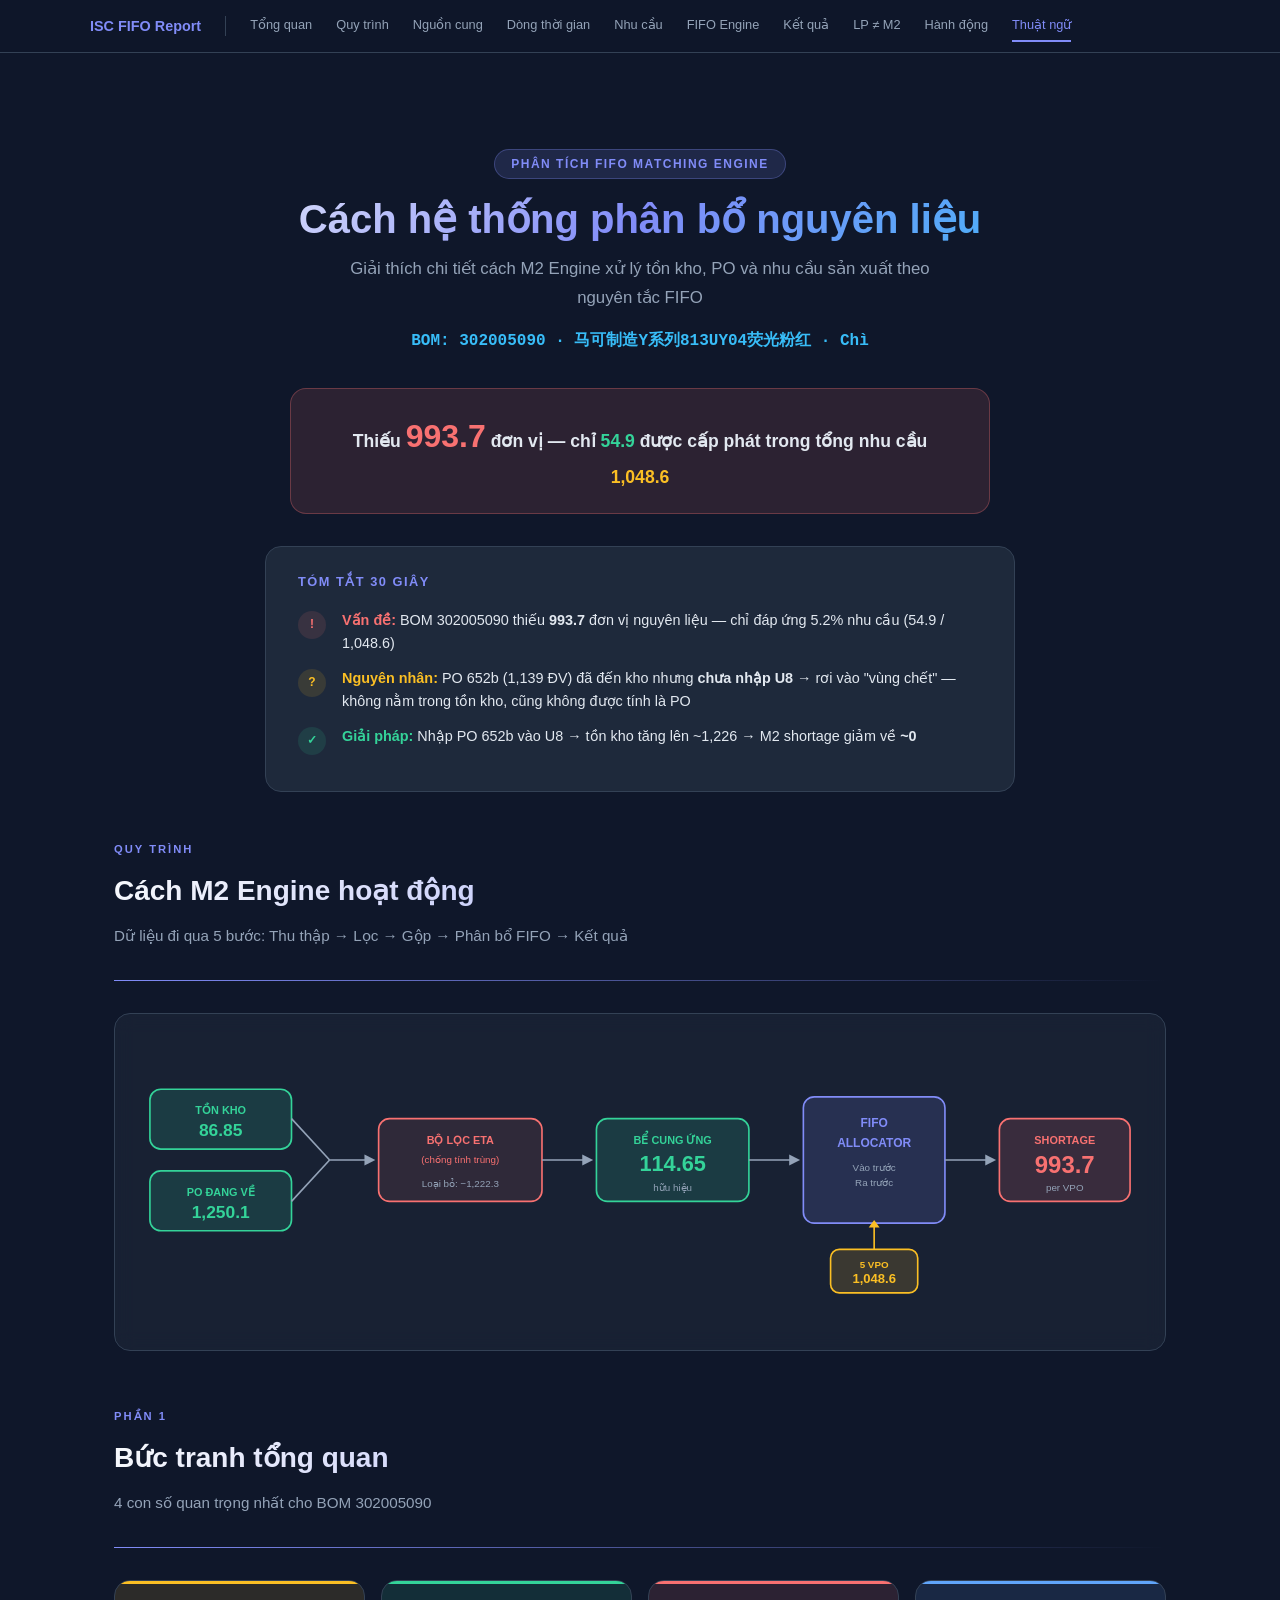
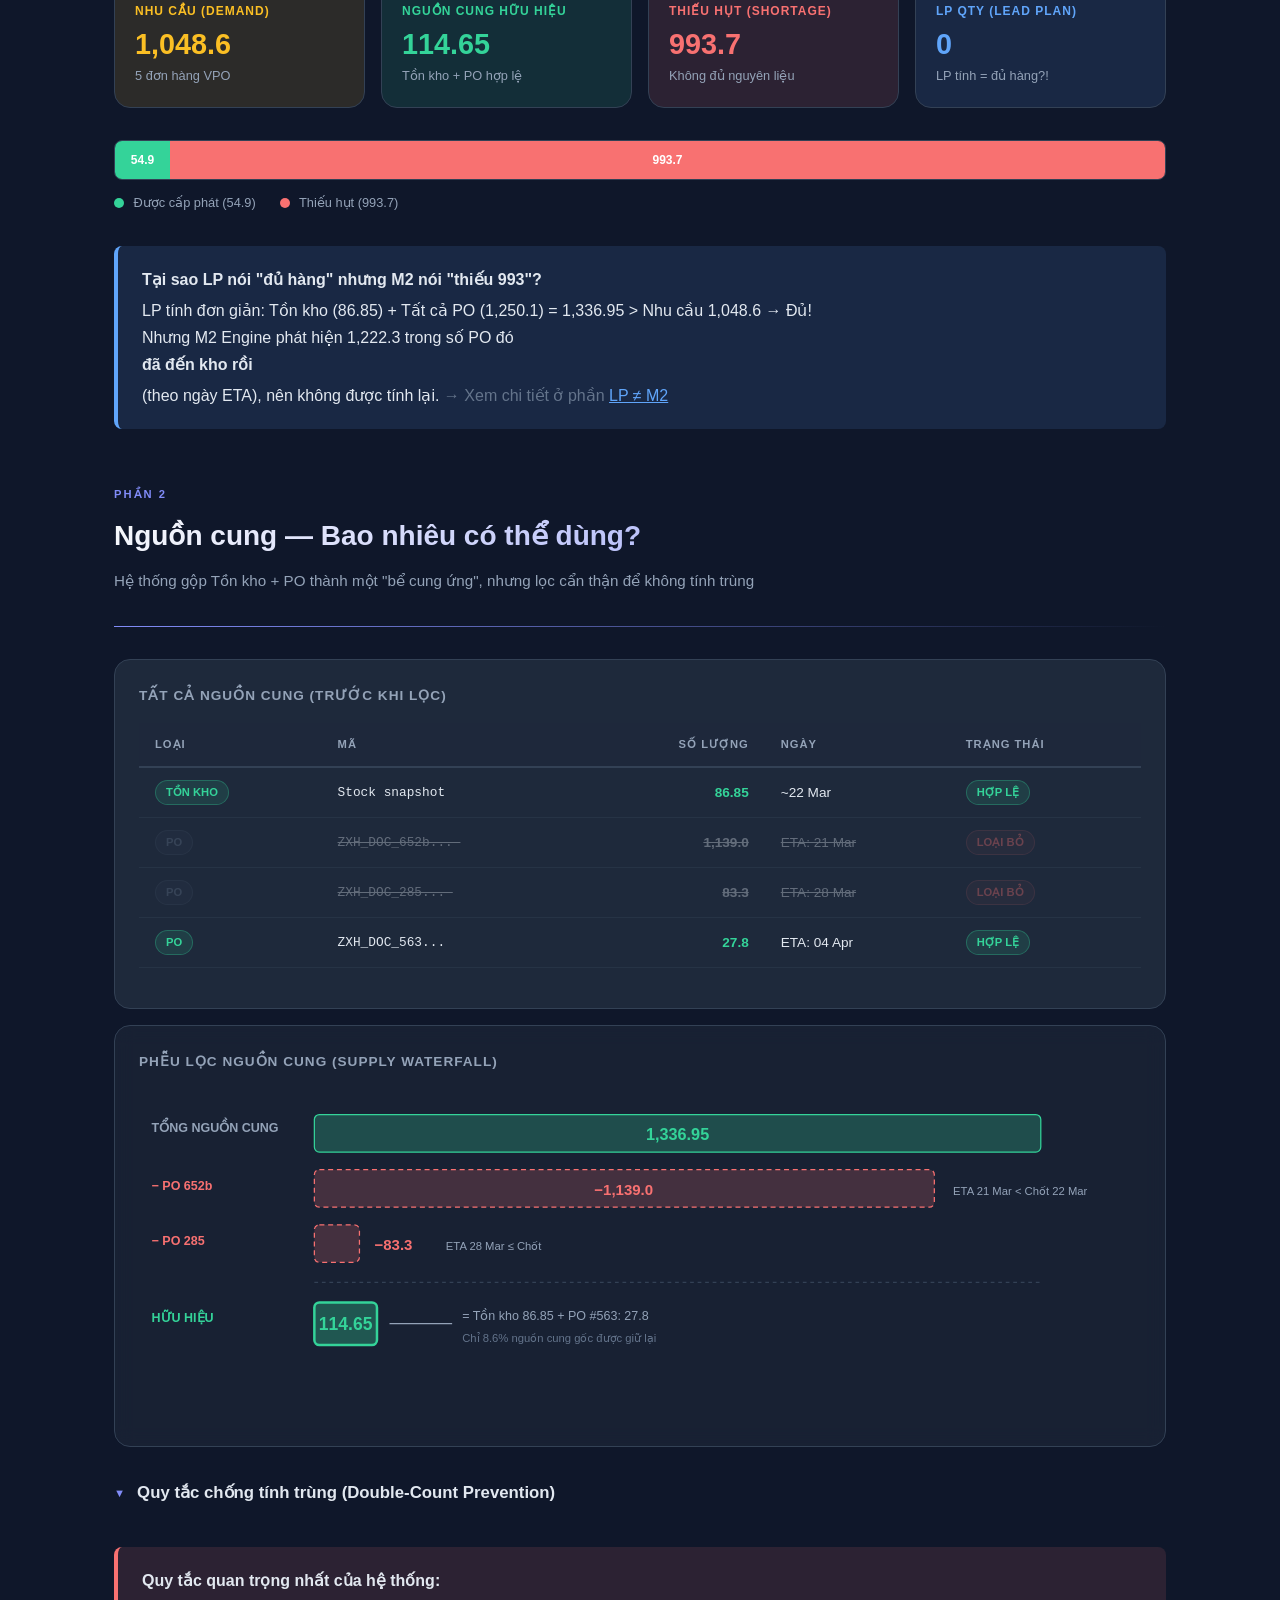
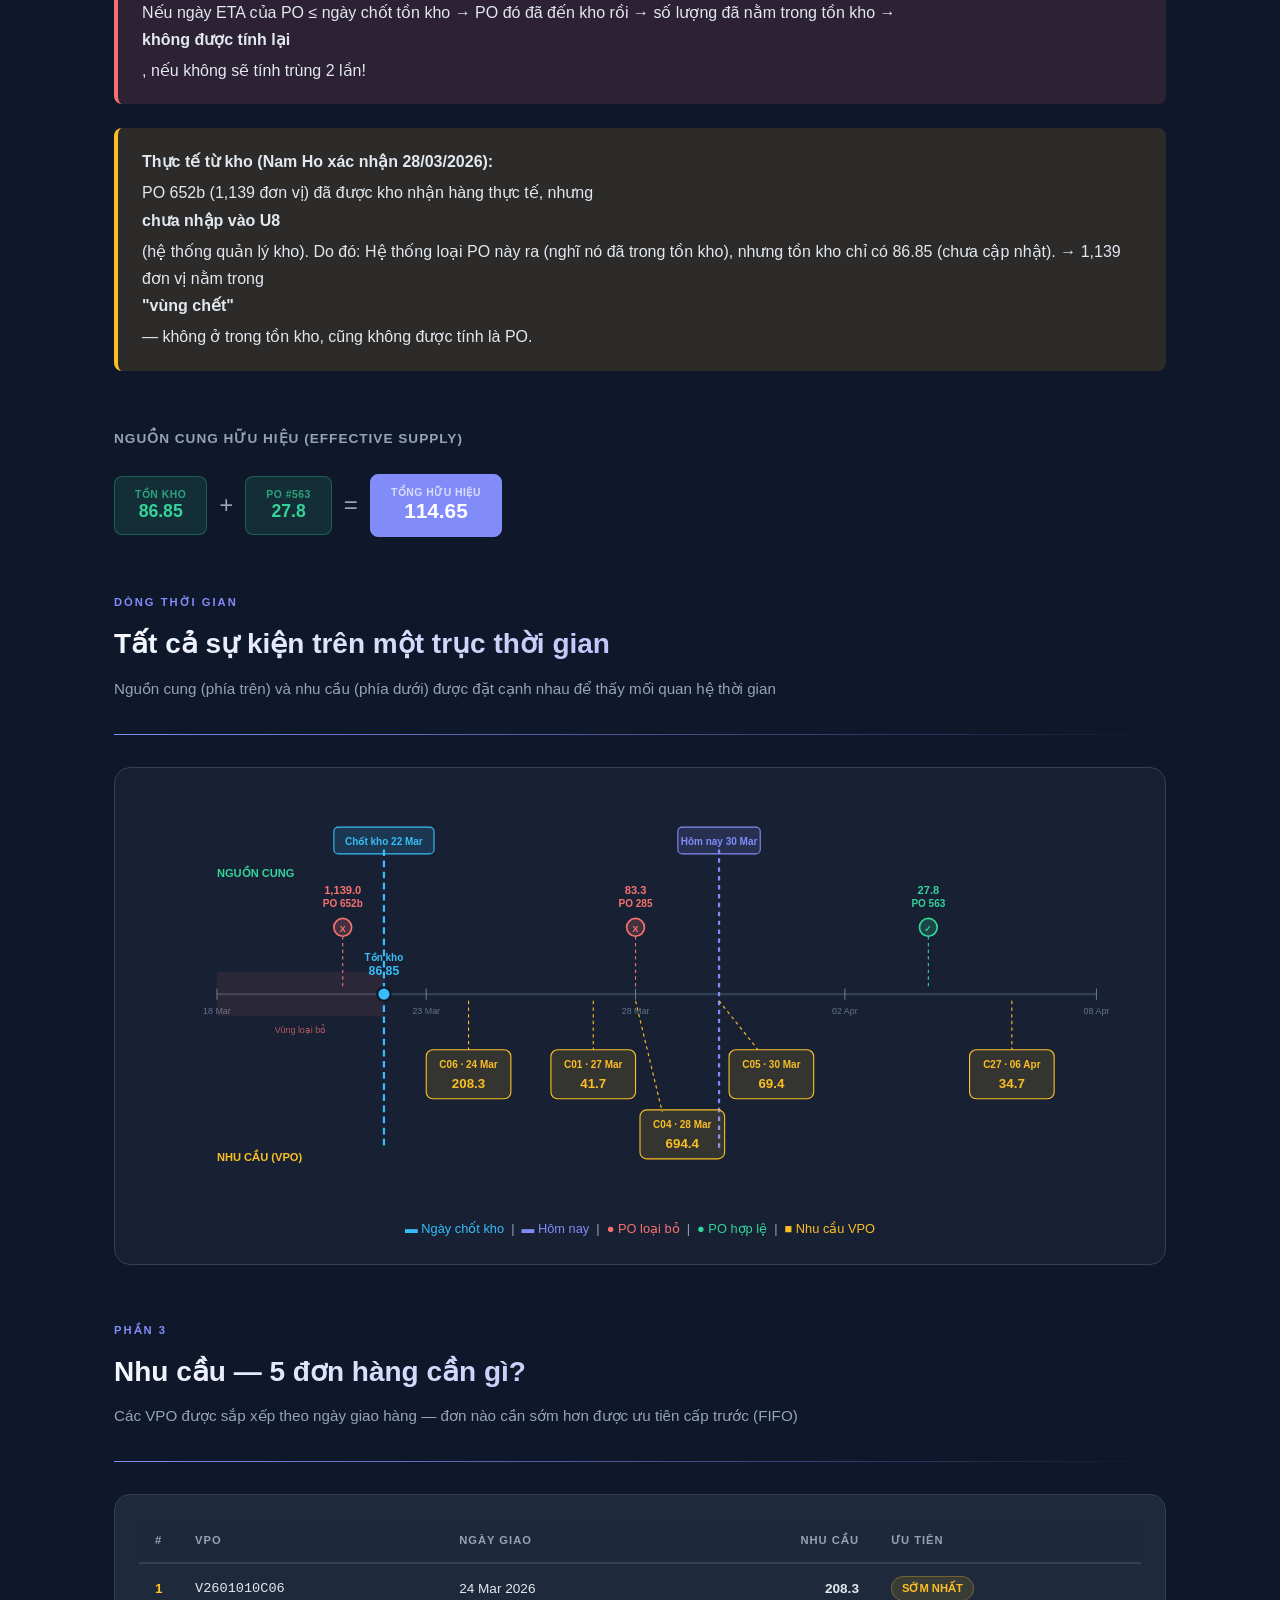
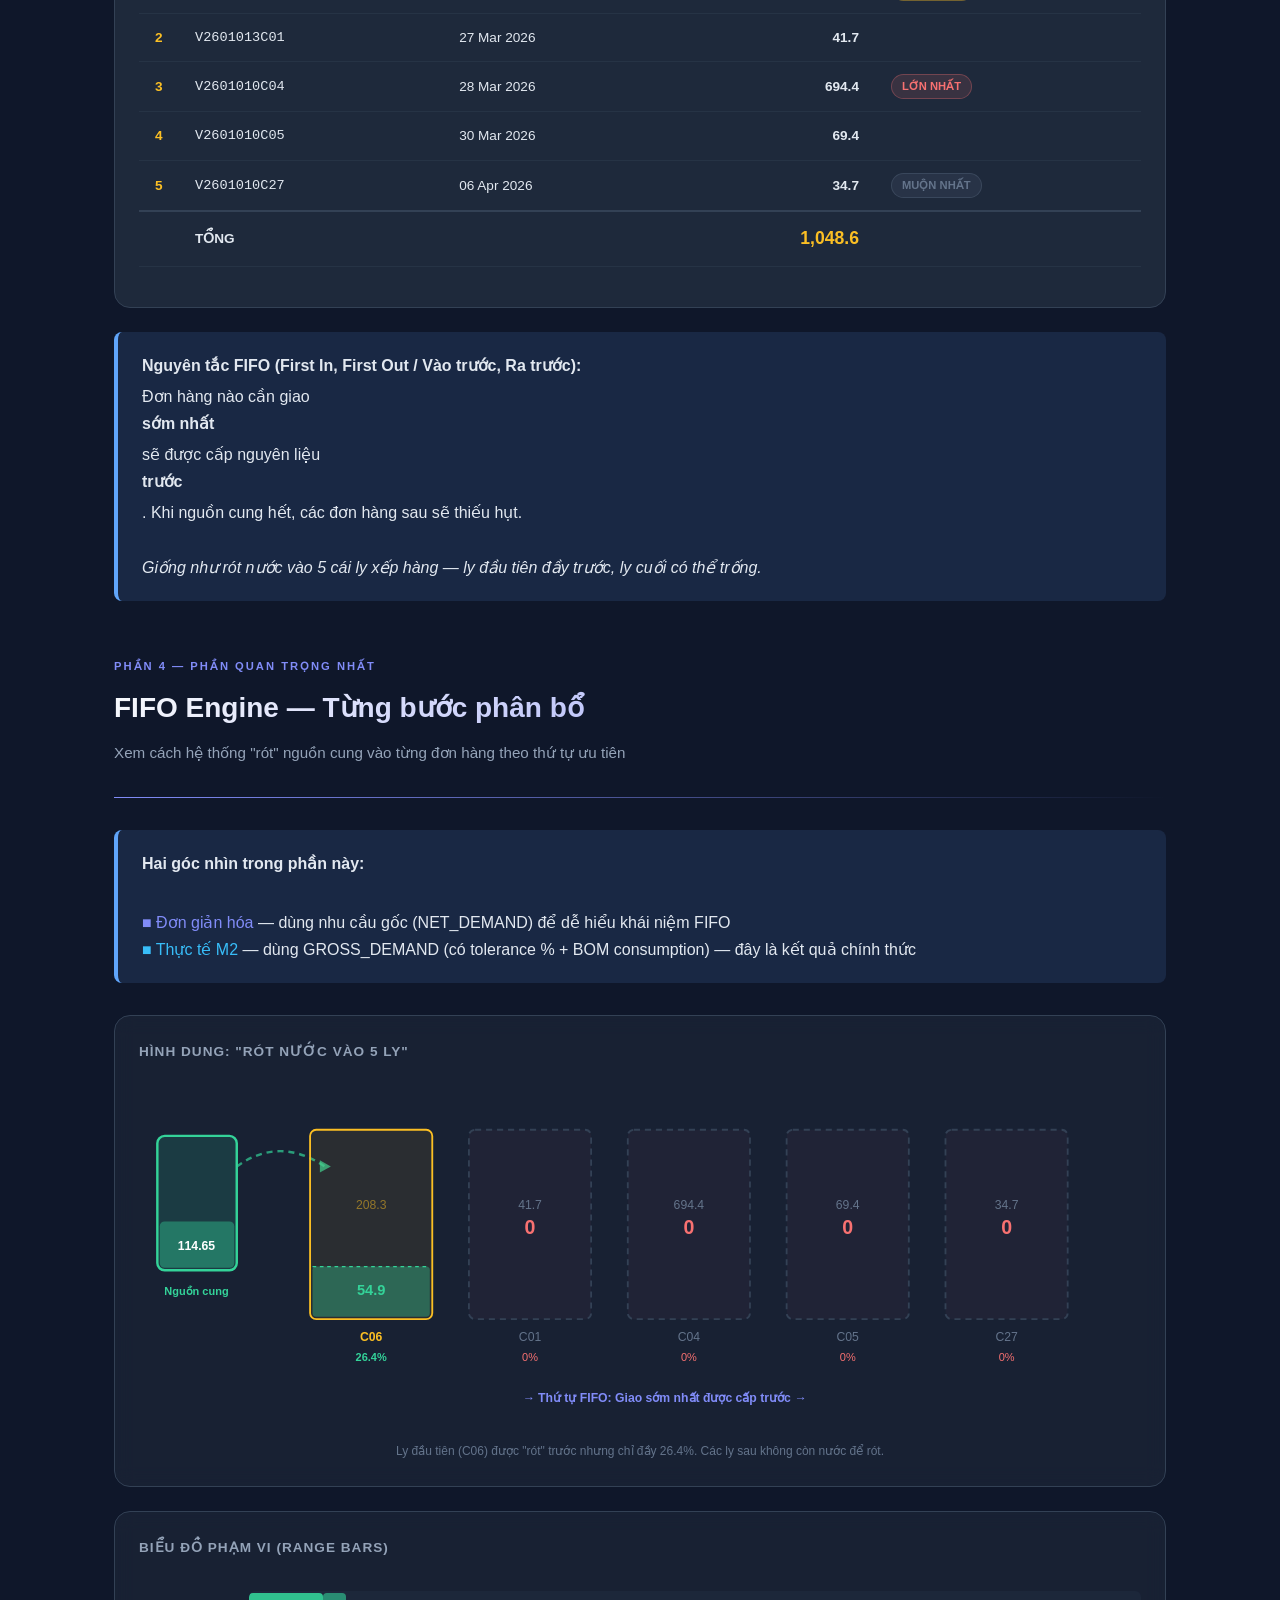
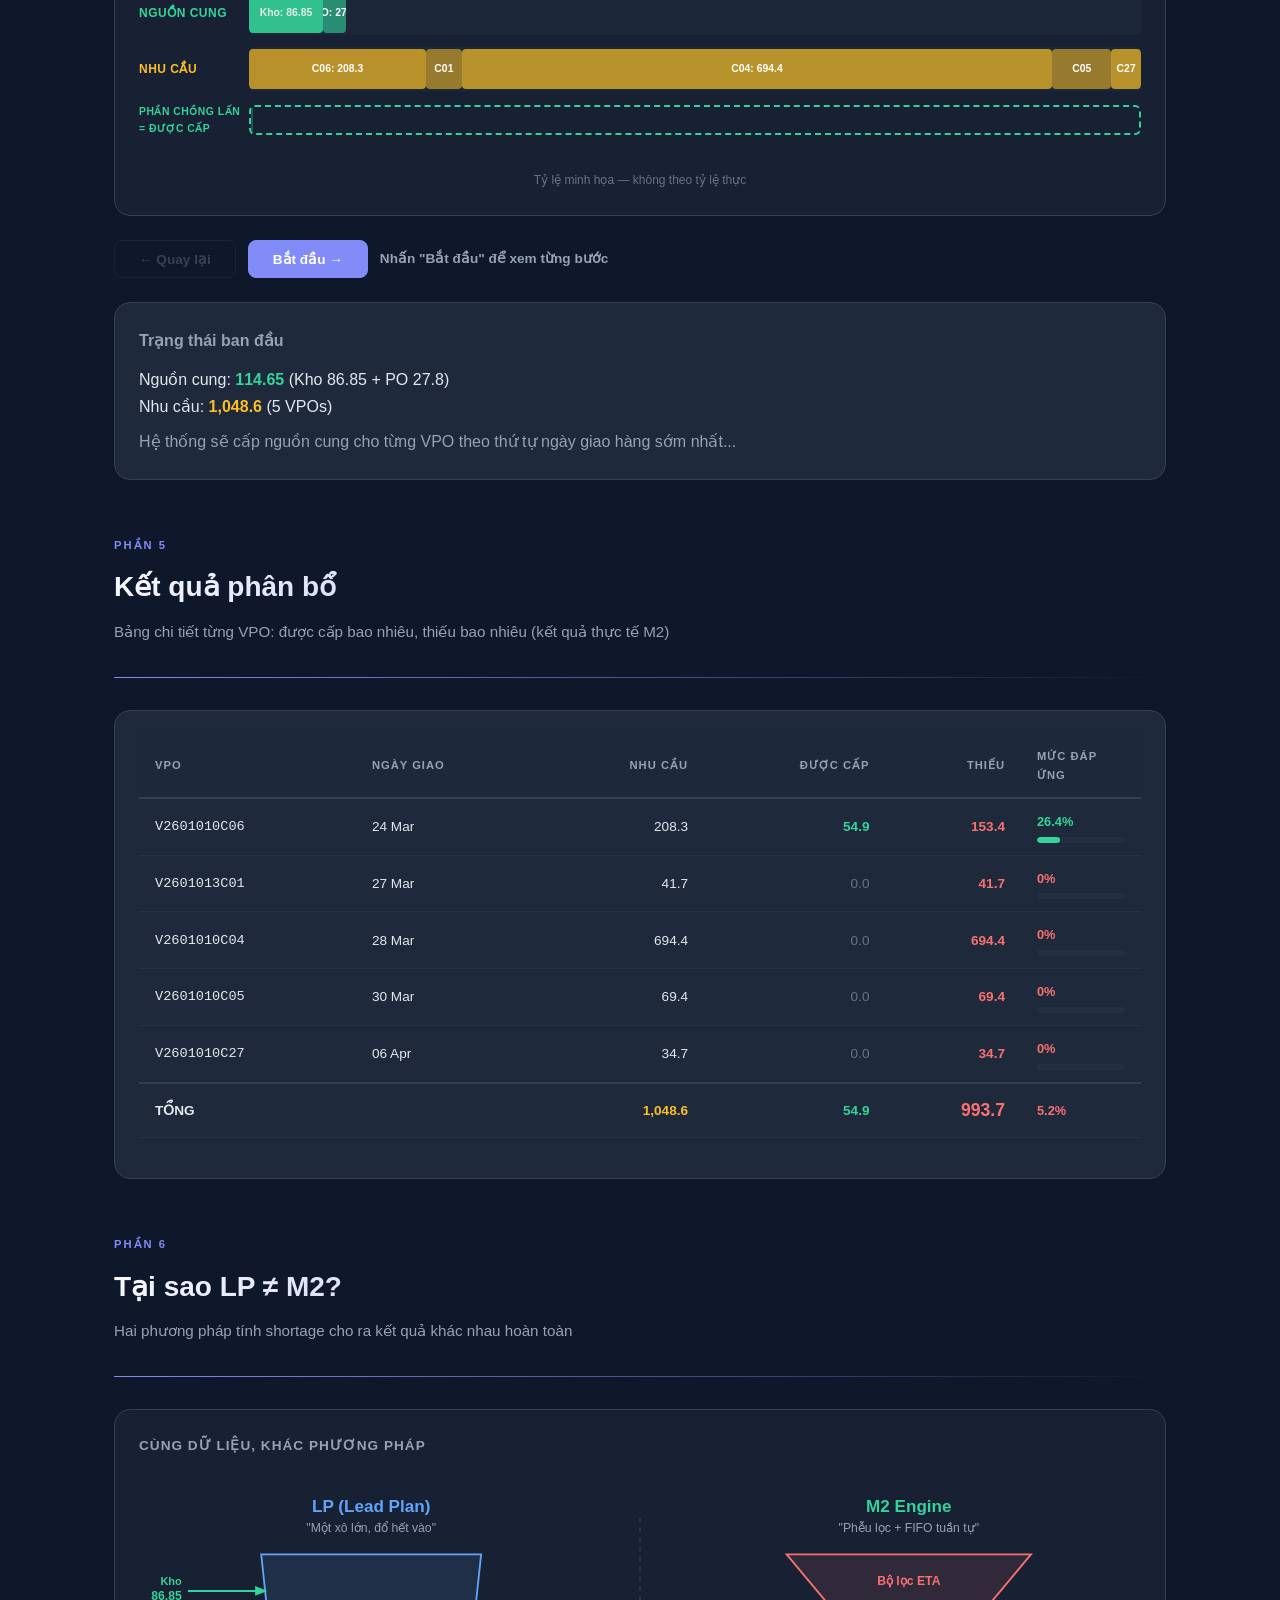
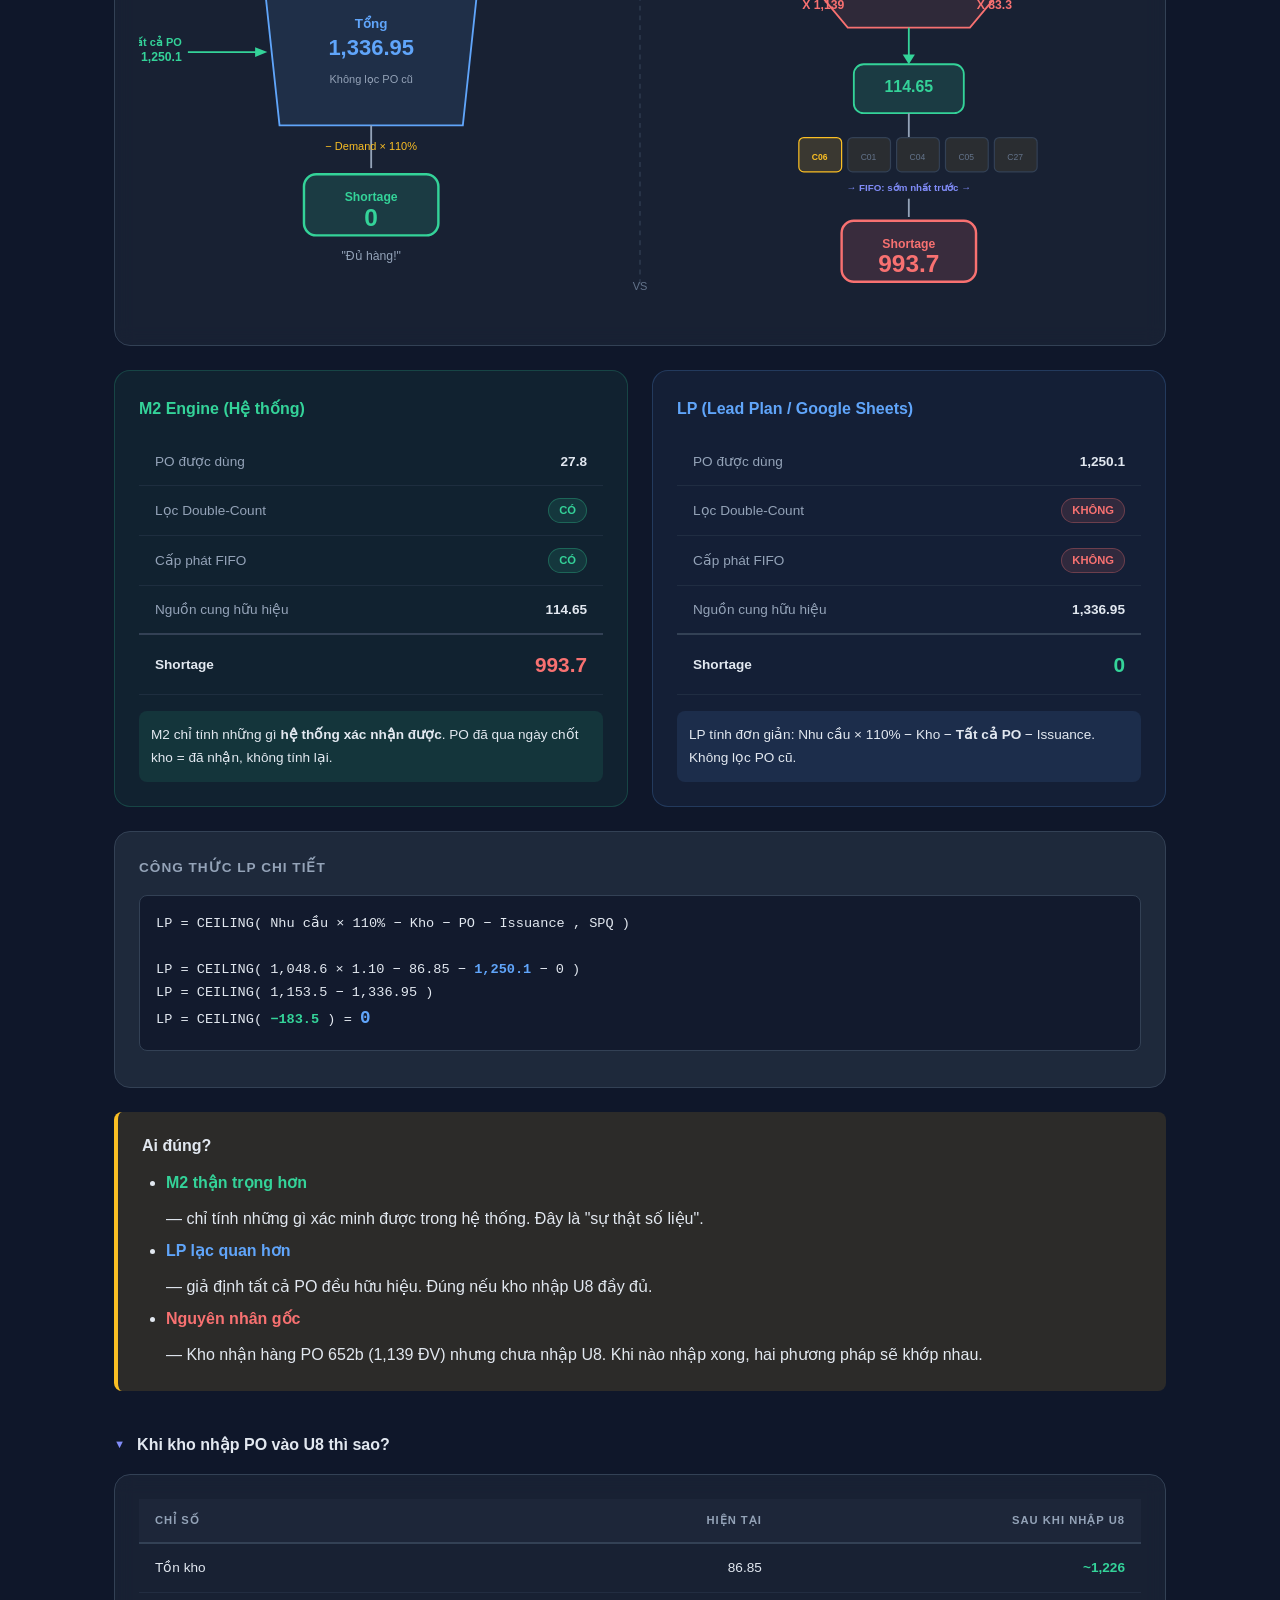
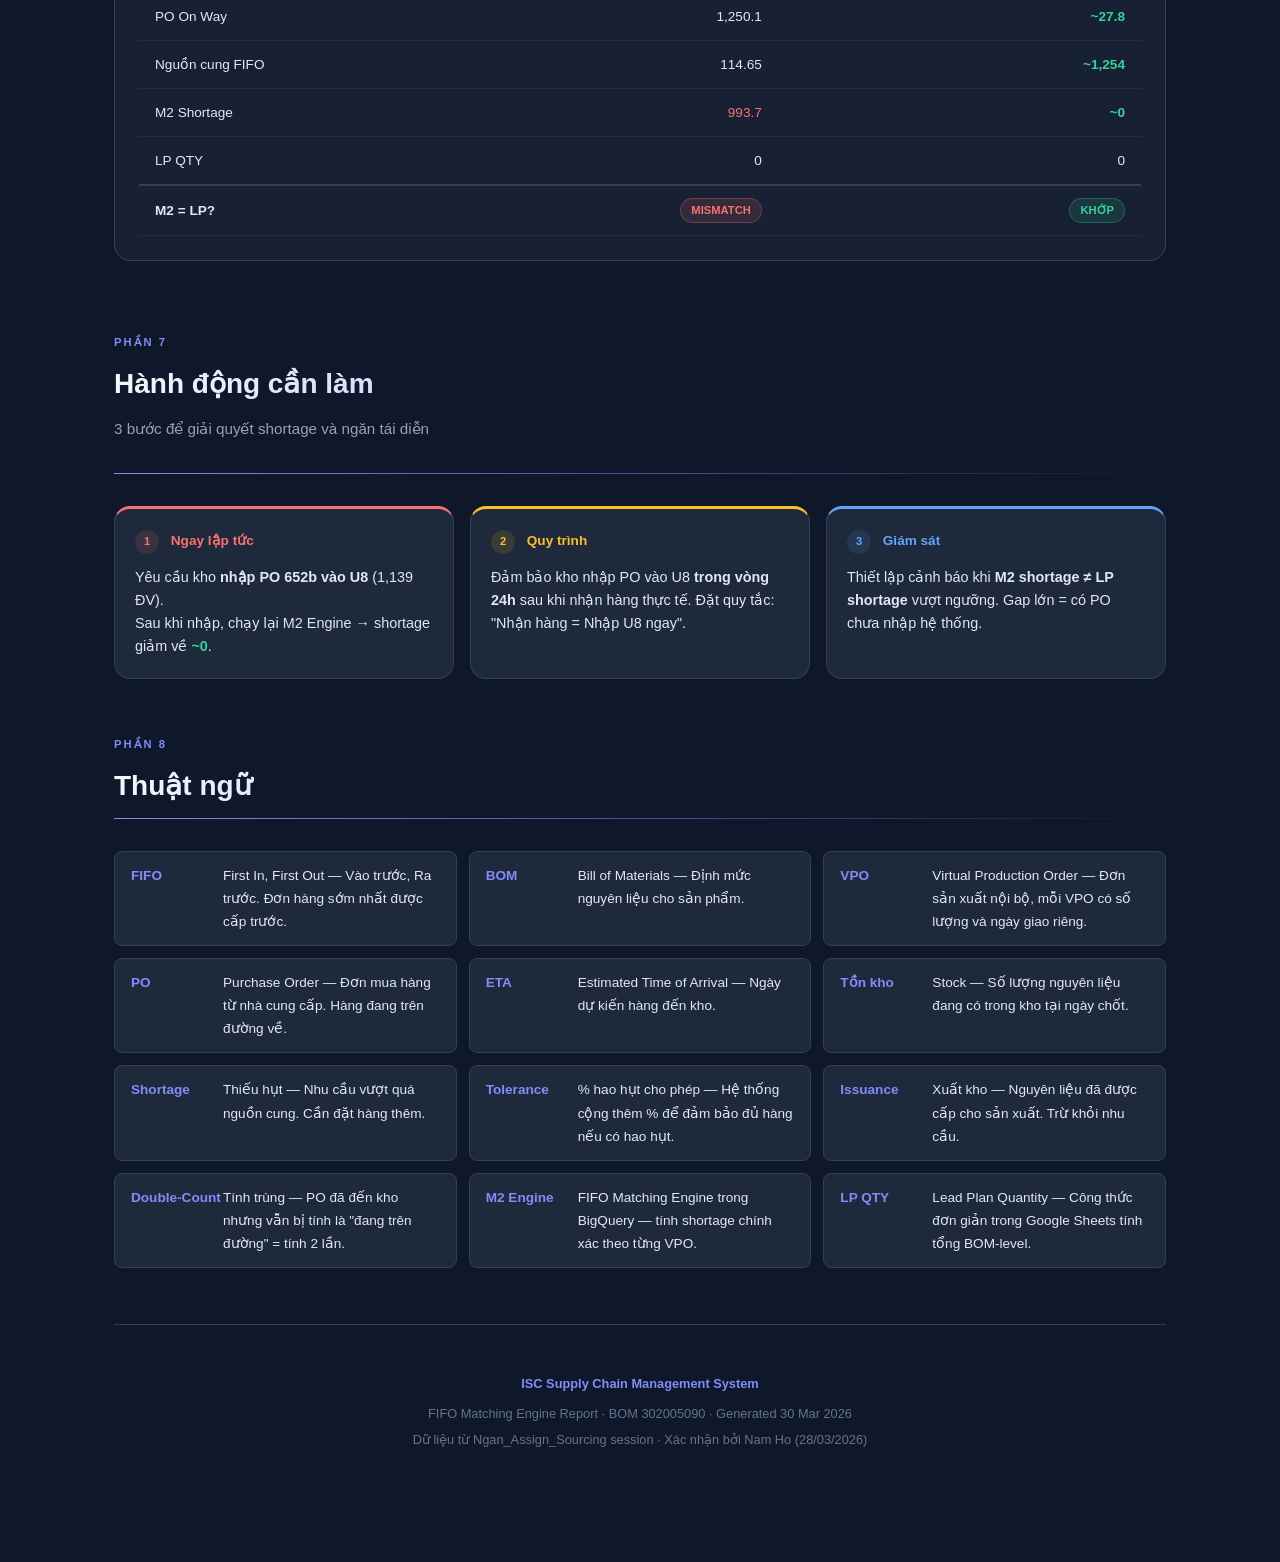
==== Report/Report_Nam/FIFO_Engine_Report/index.html @ 3585482e "feat: add FIFO Engine Report with interactive walkthrough and SVG diagrams Self-contained HTML repor" ====
<!DOCTYPE html>
<html lang="vi">
<head>
    <meta charset="UTF-8">
    <meta name="viewport" content="width=device-width, initial-scale=1.0">
    <title>FIFO Matching Engine | ISC Supply Chain</title>
    <style>
        :root {
            --primary: #f8fafc;
            --secondary: #818cf8;
            --secondary-hover: #a5b4fc;
            --accent: #38bdf8;
            --bg-main: #0f172a;
            --bg-surface: #1e293b;
            --bg-card: #1e293b;
            --text-main: #e2e8f0;
            --text-muted: #94a3b8;
            --text-light: #64748b;
            --border: #334155;
            --success: #34d399;
            --success-bg: rgba(52, 211, 153, 0.12);
            --warning: #fbbf24;
            --warning-bg: rgba(251, 191, 36, 0.12);
            --danger: #f87171;
            --danger-bg: rgba(248, 113, 113, 0.12);
            --info: #60a5fa;
            --info-bg: rgba(96, 165, 250, 0.12);
            --radius-sm: 8px;
            --radius-md: 16px;
            --radius-lg: 24px;
            --shadow-glow: 0 0 20px rgba(79, 70, 229, 0.15);
            --transition: all 0.3s cubic-bezier(0.4, 0, 0.2, 1);
            --supply-color: #34d399;
            --supply-light: rgba(52, 211, 153, 0.15);
            --demand-color: #fbbf24;
            --demand-light: rgba(251, 191, 36, 0.15);
            --shortage-color: #f87171;
            --shortage-light: rgba(248, 113, 113, 0.15);
            --po-excluded: #64748b;
        }

        * { margin: 0; padding: 0; box-sizing: border-box; }
        html { scroll-behavior: smooth; }

        body {
            font-family: -apple-system, BlinkMacSystemFont, 'Segoe UI', Roboto, sans-serif;
            background: var(--bg-main);
            color: var(--text-main);
            line-height: 1.7;
            -webkit-font-smoothing: antialiased;
        }

        /* NAV */
        .top-nav {
            position: sticky; top: 0; z-index: 100;
            background: rgba(15, 23, 42, 0.92);
            backdrop-filter: blur(12px);
            border-bottom: 1px solid var(--border);
            padding: 0 2rem;
        }
        .nav-inner {
            max-width: 1100px; margin: 0 auto;
            display: flex; align-items: center; gap: 1.5rem;
            height: 52px; overflow-x: auto;
        }
        .nav-brand { font-weight: 700; color: var(--secondary); white-space: nowrap; font-size: 0.9rem; }
        .nav-link {
            color: var(--text-muted); text-decoration: none; font-size: 0.8rem;
            white-space: nowrap; padding: 4px 0;
            border-bottom: 2px solid transparent; transition: var(--transition);
        }
        .nav-link:hover, .nav-link.active { color: var(--secondary); border-bottom-color: var(--secondary); }
        .nav-sep { width: 1px; height: 20px; background: var(--border); flex-shrink: 0; }

        /* LAYOUT */
        .container { max-width: 1100px; margin: 0 auto; padding: 2rem 1.5rem 4rem; }
        section { margin-bottom: 3.5rem; }
        .section-label {
            font-size: 0.7rem; font-weight: 700; text-transform: uppercase;
            letter-spacing: 2px; color: var(--secondary); margin-bottom: 0.5rem;
        }
        .section-title {
            font-size: 1.75rem; font-weight: 800; margin-bottom: 0.5rem;
            background: linear-gradient(135deg, var(--primary) 0%, var(--secondary) 100%);
            -webkit-background-clip: text; -webkit-text-fill-color: transparent;
            background-clip: text;
        }
        .section-subtitle { color: var(--text-muted); font-size: 0.95rem; margin-bottom: 2rem; }
        .divider { height: 1px; background: linear-gradient(90deg, var(--secondary), transparent); margin-bottom: 2rem; }

        /* CARDS */
        .card {
            background: var(--bg-card);
            border: 1px solid var(--border);
            border-radius: var(--radius-md);
            padding: 1.5rem;
            margin-bottom: 1rem;
        }
        .glass-card {
            background: rgba(30, 41, 59, 0.6);
            backdrop-filter: blur(10px);
        }
        .card-header { font-weight: 700; font-size: 0.85rem; color: var(--text-muted); text-transform: uppercase; letter-spacing: 1px; margin-bottom: 1rem; }

        /* STAT CARDS */
        .stats-grid { display: grid; grid-template-columns: repeat(4, 1fr); gap: 1rem; margin-bottom: 2rem; }
        .stat-card {
            border-radius: var(--radius-md); padding: 1.25rem;
            border: 1px solid var(--border); position: relative; overflow: hidden;
        }
        .stat-card::before {
            content: ''; position: absolute; top: 0; left: 0; right: 0; height: 3px;
        }
        .stat-card .stat-label { font-size: 0.75rem; font-weight: 600; text-transform: uppercase; letter-spacing: 1px; margin-bottom: 0.5rem; }
        .stat-card .stat-value { font-size: 1.8rem; font-weight: 800; line-height: 1; }
        .stat-card .stat-sub { font-size: 0.8rem; color: var(--text-muted); margin-top: 0.4rem; }

        .stat-demand { background: var(--warning-bg); }
        .stat-demand::before { background: var(--warning); }
        .stat-demand .stat-label { color: var(--warning); }
        .stat-demand .stat-value { color: var(--warning); }

        .stat-supply { background: var(--success-bg); }
        .stat-supply::before { background: var(--success); }
        .stat-supply .stat-label { color: var(--success); }
        .stat-supply .stat-value { color: var(--success); }

        .stat-shortage { background: var(--danger-bg); }
        .stat-shortage::before { background: var(--danger); }
        .stat-shortage .stat-label { color: var(--danger); }
        .stat-shortage .stat-value { color: var(--danger); }

        .stat-lp { background: var(--info-bg); }
        .stat-lp::before { background: var(--info); }
        .stat-lp .stat-label { color: var(--info); }
        .stat-lp .stat-value { color: var(--info); }

        /* STACKED BAR */
        .stacked-bar-wrap { margin-bottom: 2rem; }
        .stacked-bar {
            display: flex; height: 40px; border-radius: 8px; overflow: hidden;
            border: 1px solid var(--border);
        }
        .bar-seg {
            display: flex; align-items: center; justify-content: center;
            font-size: 0.75rem; font-weight: 700; color: #fff;
            transition: width 0.8s ease;
        }
        .bar-legend { display: flex; gap: 1.5rem; margin-top: 0.75rem; font-size: 0.8rem; color: var(--text-muted); }
        .legend-dot { width: 10px; height: 10px; border-radius: 50%; display: inline-block; margin-right: 6px; vertical-align: middle; }

        /* TABLES */
        .table-wrap { overflow-x: auto; margin-bottom: 1rem; }
        table { width: 100%; border-collapse: collapse; font-size: 0.85rem; }
        th {
            text-align: left; padding: 0.75rem 1rem;
            background: rgba(30, 41, 59, 0.8);
            font-weight: 700; font-size: 0.7rem; text-transform: uppercase;
            letter-spacing: 1px; color: var(--text-muted);
            border-bottom: 2px solid var(--border);
        }
        td {
            padding: 0.75rem 1rem;
            border-bottom: 1px solid rgba(51, 65, 85, 0.4);
        }
        tr:hover td { background: rgba(129, 140, 248, 0.05); }
        .row-excluded td { opacity: 0.35; text-decoration: line-through; }
        .badge {
            display: inline-block; padding: 2px 10px; border-radius: 999px;
            font-size: 0.7rem; font-weight: 700; text-transform: uppercase;
        }
        .badge-success { background: var(--success-bg); color: var(--success); border: 1px solid rgba(52,211,153,0.3); }
        .badge-danger { background: var(--danger-bg); color: var(--danger); border: 1px solid rgba(248,113,113,0.3); }
        .badge-muted { background: rgba(100,116,139,0.15); color: var(--text-light); border: 1px solid rgba(100,116,139,0.3); }
        .badge-info { background: var(--info-bg); color: var(--info); border: 1px solid rgba(96,165,250,0.3); }
        .badge-warning { background: var(--warning-bg); color: var(--warning); border: 1px solid rgba(251,191,36,0.3); }
        .mono { font-family: 'SF Mono', 'Cascadia Code', 'Consolas', monospace; }

        /* TIMELINE */
        .timeline-wrap { position: relative; padding: 2rem 0 1rem; margin: 2rem 0; }
        .timeline-axis {
            position: relative; height: 4px; background: var(--border);
            border-radius: 2px; margin: 0 40px;
        }
        .timeline-mark {
            position: absolute; top: -8px;
            width: 20px; height: 20px; border-radius: 50%;
            transform: translateX(-50%);
            border: 2px solid; display: flex; align-items: center; justify-content: center;
            font-size: 0.6rem; font-weight: 700;
        }
        .timeline-label {
            position: absolute; top: 22px; transform: translateX(-50%);
            font-size: 0.7rem; white-space: nowrap; text-align: center; line-height: 1.3;
        }
        .timeline-snapshot {
            position: absolute; top: -30px; bottom: -50px;
            width: 3px; background: var(--danger); transform: translateX(-50%);
            z-index: 2;
        }
        .timeline-snapshot-label {
            position: absolute; top: -48px; transform: translateX(-50%);
            font-size: 0.7rem; font-weight: 700; color: var(--danger);
            white-space: nowrap; background: var(--bg-main); padding: 2px 8px;
            border-radius: 4px; border: 1px solid var(--danger);
        }
        .timeline-zone {
            position: absolute; top: -2px; height: 8px; border-radius: 4px; opacity: 0.3;
        }

        /* FIFO RANGE VISUAL */
        .range-visual { margin: 2rem 0; }
        .range-row { display: flex; align-items: center; margin-bottom: 0.75rem; }
        .range-label { width: 110px; flex-shrink: 0; font-size: 0.75rem; font-weight: 700; text-transform: uppercase; letter-spacing: 0.5px; }
        .range-track { flex: 1; height: 44px; position: relative; background: rgba(51,65,85,0.2); border-radius: 6px; overflow: hidden; }
        .range-block {
            position: absolute; top: 2px; bottom: 2px; border-radius: 4px;
            display: flex; align-items: center; justify-content: center;
            font-size: 0.65rem; font-weight: 700; color: #fff;
            transition: all 0.6s ease; overflow: hidden;
            min-width: 2px;
        }
        .range-block span { white-space: nowrap; padding: 0 4px; }
        .overlap-highlight {
            position: absolute; top: 0; bottom: 0;
            background: rgba(52, 211, 153, 0.25);
            border: 2px dashed var(--success);
            border-radius: 4px; transition: all 0.6s ease;
            z-index: 5;
        }
        .range-scale { display: flex; justify-content: space-between; font-size: 0.65rem; color: var(--text-light); margin-top: 4px; padding: 0 110px 0 110px; }

        /* STEP WALKTHROUGH */
        .step-controls { display: flex; gap: 0.75rem; align-items: center; margin: 1.5rem 0; flex-wrap: wrap; }
        .step-btn {
            padding: 10px 24px; border-radius: var(--radius-sm);
            font-weight: 700; font-size: 0.85rem; cursor: pointer;
            border: 1px solid var(--border); transition: var(--transition);
        }
        .step-btn-primary { background: var(--secondary); color: #fff; border-color: var(--secondary); }
        .step-btn-primary:hover { background: var(--secondary-hover); }
        .step-btn-secondary { background: transparent; color: var(--text-muted); }
        .step-btn-secondary:hover { background: var(--bg-surface); color: var(--text-main); }
        .step-btn:disabled { opacity: 0.3; cursor: not-allowed; }
        .step-indicator { font-size: 0.85rem; color: var(--text-muted); font-weight: 600; }

        .step-card {
            border-radius: var(--radius-md); padding: 1.5rem;
            border: 1px solid var(--border); margin-bottom: 1rem;
            background: var(--bg-surface); display: none;
        }
        .step-card.active { display: block; animation: fadeSlideIn 0.4s ease; }
        @keyframes fadeSlideIn {
            from { opacity: 0; transform: translateY(10px); }
            to { opacity: 1; transform: translateY(0); }
        }
        .step-card h4 { font-size: 1rem; margin-bottom: 0.75rem; }
        .step-formula {
            background: rgba(15, 23, 42, 0.8); border: 1px solid var(--border);
            border-radius: var(--radius-sm); padding: 1rem;
            font-family: 'SF Mono', 'Cascadia Code', monospace;
            font-size: 0.85rem; margin: 0.75rem 0; overflow-x: auto;
        }
        .formula-result { font-weight: 800; font-size: 1.1rem; }

        /* RESULTS TABLE */
        .mini-bar { height: 6px; border-radius: 3px; background: rgba(51,65,85,0.3); overflow: hidden; margin-top: 4px; }
        .mini-bar-fill { height: 100%; border-radius: 3px; transition: width 0.8s ease; }

        /* COMPARISON */
        .compare-grid { display: grid; grid-template-columns: 1fr 1fr; gap: 1.5rem; }
        .compare-card { border-radius: var(--radius-md); padding: 1.5rem; border: 1px solid var(--border); }
        .compare-card h4 { margin-bottom: 1rem; font-size: 1rem; }
        .compare-m2 { background: rgba(52,211,153,0.06); border-color: rgba(52,211,153,0.2); }
        .compare-lp { background: rgba(96,165,250,0.06); border-color: rgba(96,165,250,0.2); }

        /* COLLAPSIBLE */
        .collapsible-header {
            cursor: pointer; display: flex; align-items: center; gap: 0.75rem;
            padding: 1rem 0; user-select: none;
        }
        .collapsible-header::before {
            content: '\25BC'; font-size: 0.7rem; color: var(--secondary);
            transition: transform 0.3s ease; flex-shrink: 0;
        }
        .collapsible-header.collapsed::before { transform: rotate(-90deg); }
        .collapsible-body { overflow: hidden; transition: max-height 0.4s ease; }
        .collapsible-body.collapsed { max-height: 0 !important; }

        /* CALLOUT */
        .callout {
            border-radius: var(--radius-sm); padding: 1.25rem 1.5rem;
            margin: 1.5rem 0; border-left: 4px solid;
        }
        .callout-warning { background: var(--warning-bg); border-color: var(--warning); }
        .callout-danger { background: var(--danger-bg); border-color: var(--danger); }
        .callout-success { background: var(--success-bg); border-color: var(--success); }
        .callout-info { background: var(--info-bg); border-color: var(--info); }
        .callout strong { display: block; margin-bottom: 0.25rem; }

        /* EQUATION */
        .equation {
            display: flex; align-items: center; gap: 0.75rem;
            flex-wrap: wrap; margin: 1.5rem 0; font-size: 1rem;
        }
        .eq-block {
            padding: 0.75rem 1.25rem; border-radius: var(--radius-sm);
            font-weight: 700; font-size: 1.1rem; text-align: center;
            border: 1px solid; line-height: 1.2;
        }
        .eq-block small { display: block; font-size: 0.65rem; font-weight: 600; text-transform: uppercase; letter-spacing: 0.5px; opacity: 0.7; }
        .eq-op { font-size: 1.5rem; font-weight: 300; color: var(--text-muted); }
        .eq-supply { background: var(--success-bg); color: var(--success); border-color: rgba(52,211,153,0.3); }
        .eq-demand { background: var(--warning-bg); color: var(--warning); border-color: rgba(251,191,36,0.3); }
        .eq-result { background: var(--secondary); color: #fff; border-color: var(--secondary); font-size: 1.3rem; }
        .eq-shortage { background: var(--danger-bg); color: var(--danger); border-color: rgba(248,113,113,0.3); }

        /* GLOSSARY */
        .glossary-grid { display: grid; grid-template-columns: repeat(auto-fill, minmax(280px, 1fr)); gap: 0.75rem; }
        .glossary-item {
            display: flex; gap: 0.75rem; padding: 0.75rem 1rem;
            background: var(--bg-surface); border-radius: var(--radius-sm);
            border: 1px solid var(--border); font-size: 0.85rem;
        }
        .glossary-term { font-weight: 700; color: var(--secondary); white-space: nowrap; min-width: 80px; }

        /* HERO */
        .hero {
            padding: 4rem 0 2rem; text-align: center;
        }
        .hero-badge {
            display: inline-block; padding: 4px 16px; border-radius: 999px;
            background: rgba(129, 140, 248, 0.15); border: 1px solid rgba(129,140,248,0.3);
            font-size: 0.75rem; font-weight: 700; color: var(--secondary);
            text-transform: uppercase; letter-spacing: 1.5px; margin-bottom: 1rem;
        }
        .hero h1 {
            font-size: 2.5rem; font-weight: 800; line-height: 1.2; margin-bottom: 0.75rem;
            background: linear-gradient(135deg, #f8fafc 0%, #818cf8 50%, #38bdf8 100%);
            -webkit-background-clip: text; -webkit-text-fill-color: transparent;
            background-clip: text;
        }
        .hero .bom-id {
            font-family: 'SF Mono', 'Cascadia Code', monospace;
            font-size: 1rem; color: var(--accent); font-weight: 600;
        }
        .hero p { color: var(--text-muted); font-size: 1.05rem; max-width: 600px; margin: 0 auto; }
        .hero-verdict {
            margin: 2rem auto 0; max-width: 700px;
            padding: 1.25rem 2rem; border-radius: var(--radius-md);
            background: var(--danger-bg); border: 1px solid rgba(248,113,113,0.3);
            font-size: 1.1rem; font-weight: 600;
        }
        .hero-verdict .big-num { font-size: 2rem; font-weight: 800; color: var(--danger); }

        /* SVG DIAGRAMS */
        .svg-wrap { margin: 1.5rem 0; overflow-x: auto; }
        .svg-wrap svg { display: block; margin: 0 auto; max-width: 100%; height: auto; }

        /* DUAL TRACK */
        .actual-badge {
            display: inline-flex; align-items: center; gap: 0.5rem;
            margin-top: 0.75rem; padding: 0.6rem 1rem;
            background: rgba(56,189,248,0.1); border: 1px solid rgba(56,189,248,0.3);
            border-radius: var(--radius-sm); font-size: 0.8rem;
        }
        .actual-badge-label {
            font-size: 0.65rem; font-weight: 700; text-transform: uppercase;
            letter-spacing: 1px; color: var(--accent); margin-right: 0.5rem;
        }

        /* EXEC SUMMARY */
        .exec-summary {
            max-width: 750px; margin: 0 auto 3rem;
            padding: 1.5rem 2rem; border-radius: var(--radius-md);
            background: var(--bg-surface); border: 1px solid var(--border);
        }
        .exec-summary h3 {
            font-size: 0.8rem; font-weight: 700; text-transform: uppercase;
            letter-spacing: 1.5px; color: var(--secondary); margin-bottom: 1rem;
        }
        .exec-summary-item {
            display: flex; gap: 1rem; margin-bottom: 0.75rem;
            font-size: 0.9rem; line-height: 1.6;
        }
        .exec-summary-icon {
            flex-shrink: 0; width: 28px; height: 28px; border-radius: 50%;
            display: flex; align-items: center; justify-content: center;
            font-size: 0.75rem; font-weight: 800; margin-top: 2px;
        }

        /* ACTION ITEMS */
        .action-grid { display: grid; grid-template-columns: repeat(3, 1fr); gap: 1rem; }
        .action-card {
            padding: 1.25rem; border-radius: var(--radius-md);
            border: 1px solid var(--border); background: var(--bg-surface);
        }
        .action-card h4 { font-size: 0.85rem; margin-bottom: 0.75rem; }
        .action-number {
            display: inline-flex; align-items: center; justify-content: center;
            width: 24px; height: 24px; border-radius: 50%;
            font-size: 0.7rem; font-weight: 800; margin-right: 0.5rem;
        }

        /* RESPONSIVE */
        @media (max-width: 768px) {
            .stats-grid { grid-template-columns: repeat(2, 1fr); }
            .compare-grid { grid-template-columns: 1fr; }
            .action-grid { grid-template-columns: 1fr; }
            .hero h1 { font-size: 1.75rem; }
            .stat-card .stat-value { font-size: 1.4rem; }
            .equation { font-size: 0.85rem; }
            .eq-block { padding: 0.5rem 0.75rem; font-size: 0.9rem; }
            .range-label { width: 70px; font-size: 0.65rem; }
        }
        @media (max-width: 480px) {
            .stats-grid { grid-template-columns: 1fr; }
            .container { padding: 1rem; }
            .nav-inner { gap: 1rem; }
        }

        /* PRINT */
        @media print {
            .top-nav { display: none; }
            body { background: #fff; color: #1a1a1a; }
            .card, .stat-card, .step-card, .compare-card, .action-card { border: 1px solid #ccc; background: #f9f9f9; }
            .collapsible-body.collapsed { max-height: none !important; }
            .step-card { display: block !important; }
            .svg-wrap svg text { fill: #1a1a1a; }
        }
    </style>
</head>
<body>

<!-- NAV -->
<nav class="top-nav">
    <div class="nav-inner">
        <span class="nav-brand">ISC FIFO Report</span>
        <div class="nav-sep"></div>
        <a href="#dashboard" class="nav-link active">T&#7893;ng quan</a>
        <a href="#pipeline" class="nav-link">Quy tr&igrave;nh</a>
        <a href="#supply" class="nav-link">Ngu&#7891;n cung</a>
        <a href="#unified-timeline" class="nav-link">D&ograve;ng th&#7901;i gian</a>
        <a href="#demand" class="nav-link">Nhu c&#7847;u</a>
        <a href="#fifo" class="nav-link">FIFO Engine</a>
        <a href="#results" class="nav-link">K&#7871;t qu&#7843;</a>
        <a href="#mismatch" class="nav-link">LP &#8800; M2</a>
        <a href="#actions" class="nav-link">H&agrave;nh &#273;&#7897;ng</a>
        <a href="#glossary" class="nav-link">Thu&#7853;t ng&#7919;</a>
    </div>
</nav>

<div class="container">

<!-- HERO -->
<div class="hero">
    <div class="hero-badge">Ph&acirc;n t&iacute;ch FIFO Matching Engine</div>
    <h1>C&aacute;ch h&#7879; th&#7889;ng ph&acirc;n b&#7893; nguy&ecirc;n li&#7879;u</h1>
    <p>Gi&#7843;i th&iacute;ch chi ti&#7871;t c&aacute;ch M2 Engine x&#7917; l&yacute; t&#7891;n kho, PO v&agrave; nhu c&#7847;u s&#7843;n xu&#7845;t theo nguy&ecirc;n t&#7855;c FIFO</p>
    <div class="bom-id" style="margin-top:1rem">BOM: 302005090 &middot; &#39532;&#21487;&#21046;&#36896;Y&#31995;&#21015;813UY04&#33639;&#20809;&#31881;&#32418; &middot; Ch&igrave;</div>

    <div class="hero-verdict">
        Thi&#7871;u <span class="big-num">993.7</span> &#273;&#417;n v&#7883; &mdash;
        ch&#7881; <span style="color:var(--success);font-weight:800">54.9</span> &#273;&#432;&#7907;c c&#7845;p ph&aacute;t
        trong t&#7893;ng nhu c&#7847;u <span style="color:var(--warning);font-weight:800">1,048.6</span>
    </div>
</div>

<!-- EXECUTIVE SUMMARY -->
<div class="exec-summary">
    <h3>T&oacute;m t&#7855;t 30 gi&acirc;y</h3>
    <div class="exec-summary-item">
        <div class="exec-summary-icon" style="background:var(--danger-bg);color:var(--danger)">!</div>
        <div><strong style="color:var(--danger)">V&#7845;n &#273;&#7873;:</strong> BOM 302005090 thi&#7871;u <strong>993.7</strong> &#273;&#417;n v&#7883; nguy&ecirc;n li&#7879;u &mdash; ch&#7881; &#273;&aacute;p &#7913;ng 5.2% nhu c&#7847;u (54.9 / 1,048.6)</div>
    </div>
    <div class="exec-summary-item">
        <div class="exec-summary-icon" style="background:var(--warning-bg);color:var(--warning)">?</div>
        <div><strong style="color:var(--warning)">Nguy&ecirc;n nh&acirc;n:</strong> PO 652b (1,139 &#272;V) &#273;&atilde; &#273;&#7871;n kho nh&#432;ng <strong>ch&#432;a nh&#7853;p U8</strong> &rarr; r&#417;i v&agrave;o "v&ugrave;ng ch&#7871;t" &mdash; kh&ocirc;ng n&#7857;m trong t&#7891;n kho, c&#361;ng kh&ocirc;ng &#273;&#432;&#7907;c t&iacute;nh l&agrave; PO</div>
    </div>
    <div class="exec-summary-item">
        <div class="exec-summary-icon" style="background:var(--success-bg);color:var(--success)">&check;</div>
        <div><strong style="color:var(--success)">Gi&#7843;i ph&aacute;p:</strong> Nh&#7853;p PO 652b v&agrave;o U8 &rarr; t&#7891;n kho t&#259;ng l&ecirc;n ~1,226 &rarr; M2 shortage gi&#7843;m v&#7873; <strong>~0</strong></div>
    </div>
</div>

<!-- B1: PIPELINE ARCHITECTURE DIAGRAM -->
<section id="pipeline">
    <div class="section-label">Quy tr&igrave;nh</div>
    <div class="section-title">C&aacute;ch M2 Engine ho&#7841;t &#273;&#7897;ng</div>
    <div class="section-subtitle">D&#7919; li&#7879;u &#273;i qua 5 b&#432;&#7899;c: Thu th&#7853;p &rarr; L&#7885;c &rarr; G&#7897;p &rarr; Ph&acirc;n b&#7893; FIFO &rarr; K&#7871;t qu&#7843;</div>
    <div class="divider"></div>

    <div class="card glass-card">
        <div class="svg-wrap">
            <svg viewBox="0 0 920 220" xmlns="http://www.w3.org/2000/svg" style="font-family:-apple-system,BlinkMacSystemFont,'Segoe UI',Roboto,sans-serif">
                <!-- Input: Stock -->
                <rect x="10" y="25" width="130" height="55" rx="10" fill="rgba(52,211,153,0.15)" stroke="#34d399" stroke-width="1.5"/>
                <text x="75" y="48" text-anchor="middle" fill="#34d399" font-size="10" font-weight="700">T&#7890;N KHO</text>
                <text x="75" y="68" text-anchor="middle" fill="#34d399" font-size="16" font-weight="800">86.85</text>
                <!-- Input: PO -->
                <rect x="10" y="100" width="130" height="55" rx="10" fill="rgba(52,211,153,0.15)" stroke="#34d399" stroke-width="1.5"/>
                <text x="75" y="123" text-anchor="middle" fill="#34d399" font-size="10" font-weight="700">PO &#272;ANG V&#7872;</text>
                <text x="75" y="143" text-anchor="middle" fill="#34d399" font-size="16" font-weight="800">1,250.1</text>
                <!-- Merge arrows -->
                <line x1="140" y1="52" x2="175" y2="90" stroke="#94a3b8" stroke-width="1.5"/>
                <line x1="140" y1="128" x2="175" y2="90" stroke="#94a3b8" stroke-width="1.5"/>
                <line x1="175" y1="90" x2="210" y2="90" stroke="#94a3b8" stroke-width="1.5"/>
                <polygon points="207,85 217,90 207,95" fill="#94a3b8"/>
                <!-- Filter box -->
                <rect x="220" y="52" width="150" height="76" rx="10" fill="rgba(248,113,113,0.1)" stroke="#f87171" stroke-width="1.5"/>
                <text x="295" y="75" text-anchor="middle" fill="#f87171" font-size="10" font-weight="700">B&#7896; L&#7884;C ETA</text>
                <text x="295" y="93" text-anchor="middle" fill="#f87171" font-size="9">(ch&#7889;ng t&iacute;nh tr&ugrave;ng)</text>
                <text x="295" y="115" text-anchor="middle" fill="#94a3b8" font-size="9">Lo&#7841;i b&#7887;: &minus;1,222.3</text>
                <!-- Arrow -->
                <line x1="370" y1="90" x2="410" y2="90" stroke="#94a3b8" stroke-width="1.5"/>
                <polygon points="407,85 417,90 407,95" fill="#94a3b8"/>
                <!-- Supply pool -->
                <rect x="420" y="52" width="140" height="76" rx="10" fill="rgba(52,211,153,0.15)" stroke="#34d399" stroke-width="1.5"/>
                <text x="490" y="75" text-anchor="middle" fill="#34d399" font-size="10" font-weight="700">B&#7874; CUNG &#7912;NG</text>
                <text x="490" y="100" text-anchor="middle" fill="#34d399" font-size="20" font-weight="800">114.65</text>
                <text x="490" y="118" text-anchor="middle" fill="#94a3b8" font-size="9">h&#7919;u hi&#7879;u</text>
                <!-- Arrow -->
                <line x1="560" y1="90" x2="600" y2="90" stroke="#94a3b8" stroke-width="1.5"/>
                <polygon points="597,85 607,90 597,95" fill="#94a3b8"/>
                <!-- FIFO Allocator -->
                <rect x="610" y="32" width="130" height="116" rx="10" fill="rgba(129,140,248,0.15)" stroke="#818cf8" stroke-width="1.5"/>
                <text x="675" y="60" text-anchor="middle" fill="#818cf8" font-size="11" font-weight="700">FIFO</text>
                <text x="675" y="78" text-anchor="middle" fill="#818cf8" font-size="11" font-weight="700">ALLOCATOR</text>
                <text x="675" y="100" text-anchor="middle" fill="#94a3b8" font-size="9">V&agrave;o tr&#432;&#7899;c</text>
                <text x="675" y="114" text-anchor="middle" fill="#94a3b8" font-size="9">Ra tr&#432;&#7899;c</text>
                <!-- VPO demand input from below -->
                <rect x="635" y="172" width="80" height="40" rx="8" fill="rgba(251,191,36,0.15)" stroke="#fbbf24" stroke-width="1.5"/>
                <text x="675" y="189" text-anchor="middle" fill="#fbbf24" font-size="9" font-weight="700">5 VPO</text>
                <text x="675" y="203" text-anchor="middle" fill="#fbbf24" font-size="12" font-weight="800">1,048.6</text>
                <line x1="675" y1="172" x2="675" y2="148" stroke="#fbbf24" stroke-width="1.5"/>
                <polygon points="670,152 675,145 680,152" fill="#fbbf24"/>
                <!-- Arrow to result -->
                <line x1="740" y1="90" x2="780" y2="90" stroke="#94a3b8" stroke-width="1.5"/>
                <polygon points="777,85 787,90 777,95" fill="#94a3b8"/>
                <!-- Result -->
                <rect x="790" y="52" width="120" height="76" rx="10" fill="rgba(248,113,113,0.15)" stroke="#f87171" stroke-width="1.5"/>
                <text x="850" y="75" text-anchor="middle" fill="#f87171" font-size="10" font-weight="700">SHORTAGE</text>
                <text x="850" y="102" text-anchor="middle" fill="#f87171" font-size="22" font-weight="800">993.7</text>
                <text x="850" y="118" text-anchor="middle" fill="#94a3b8" font-size="9">per VPO</text>
            </svg>
        </div>
    </div>
</section>

<!-- 1. DASHBOARD -->
<section id="dashboard">
    <div class="section-label">Ph&#7847;n 1</div>
    <div class="section-title">B&#7913;c tranh t&#7893;ng quan</div>
    <div class="section-subtitle">4 con s&#7889; quan tr&#7885;ng nh&#7845;t cho BOM 302005090</div>
    <div class="divider"></div>

    <div class="stats-grid">
        <div class="stat-card stat-demand">
            <div class="stat-label">Nhu c&#7847;u (Demand)</div>
            <div class="stat-value">1,048.6</div>
            <div class="stat-sub">5 &#273;&#417;n h&agrave;ng VPO</div>
        </div>
        <div class="stat-card stat-supply">
            <div class="stat-label">Ngu&#7891;n cung h&#7919;u hi&#7879;u</div>
            <div class="stat-value">114.65</div>
            <div class="stat-sub">T&#7891;n kho + PO h&#7907;p l&#7879;</div>
        </div>
        <div class="stat-card stat-shortage">
            <div class="stat-label">Thi&#7871;u h&#7909;t (Shortage)</div>
            <div class="stat-value">993.7</div>
            <div class="stat-sub">Kh&ocirc;ng &#273;&#7911; nguy&ecirc;n li&#7879;u</div>
        </div>
        <div class="stat-card stat-lp">
            <div class="stat-label">LP QTY (Lead Plan)</div>
            <div class="stat-value">0</div>
            <div class="stat-sub">LP t&iacute;nh = &#273;&#7911; h&agrave;ng?!</div>
        </div>
    </div>

    <div class="stacked-bar-wrap">
        <div class="stacked-bar">
            <div class="bar-seg" style="width:5.24%;background:var(--success)">54.9</div>
            <div class="bar-seg" style="width:94.76%;background:var(--danger)">993.7</div>
        </div>
        <div class="bar-legend">
            <span><span class="legend-dot" style="background:var(--success)"></span> &#272;&#432;&#7907;c c&#7845;p ph&aacute;t (54.9)</span>
            <span><span class="legend-dot" style="background:var(--danger)"></span> Thi&#7871;u h&#7909;t (993.7)</span>
        </div>
    </div>

    <div class="callout callout-info">
        <strong>T&#7841;i sao LP n&oacute;i "&#273;&#7911; h&agrave;ng" nh&#432;ng M2 n&oacute;i "thi&#7871;u 993"?</strong>
        LP t&iacute;nh &#273;&#417;n gi&#7843;n: T&#7891;n kho (86.85) + T&#7845;t c&#7843; PO (1,250.1) = 1,336.95 &gt; Nhu c&#7847;u 1,048.6 &rarr; &#272;&#7911;!<br>
        Nh&#432;ng M2 Engine ph&aacute;t hi&#7879;n 1,222.3 trong s&#7889; PO &#273;&oacute; <strong>&#273;&atilde; &#273;&#7871;n kho r&#7891;i</strong> (theo ng&agrave;y ETA), n&ecirc;n kh&ocirc;ng &#273;&#432;&#7907;c t&iacute;nh l&#7841;i.
        <span style="color:var(--text-light)">&rarr; Xem chi ti&#7871;t &#7903; ph&#7847;n <a href="#mismatch" style="color:var(--info)">LP &#8800; M2</a></span>
    </div>
</section>

<!-- 2. SUPPLY -->
<section id="supply">
    <div class="section-label">Ph&#7847;n 2</div>
    <div class="section-title">Ngu&#7891;n cung &mdash; Bao nhi&ecirc;u c&oacute; th&#7875; d&ugrave;ng?</div>
    <div class="section-subtitle">H&#7879; th&#7889;ng g&#7897;p T&#7891;n kho + PO th&agrave;nh m&#7897;t "b&#7875; cung &#7913;ng", nh&#432;ng l&#7885;c c&#7849;n th&#7853;n &#273;&#7875; kh&ocirc;ng t&iacute;nh tr&ugrave;ng</div>
    <div class="divider"></div>

    <!-- Supply table -->
    <div class="card">
        <div class="card-header">T&#7845;t c&#7843; ngu&#7891;n cung (tr&#432;&#7899;c khi l&#7885;c)</div>
        <div class="table-wrap">
            <table>
                <thead>
                    <tr>
                        <th>Lo&#7841;i</th>
                        <th>M&atilde;</th>
                        <th style="text-align:right">S&#7889; l&#432;&#7907;ng</th>
                        <th>Ng&agrave;y</th>
                        <th>Tr&#7841;ng th&aacute;i</th>
                    </tr>
                </thead>
                <tbody>
                    <tr>
                        <td><span class="badge badge-success">T&#7890;N KHO</span></td>
                        <td class="mono" style="font-size:0.8rem">Stock snapshot</td>
                        <td style="text-align:right;font-weight:700;color:var(--success)">86.85</td>
                        <td>~22 Mar</td>
                        <td><span class="badge badge-success">H&#7907;p l&#7879;</span></td>
                    </tr>
                    <tr class="row-excluded">
                        <td><span class="badge badge-muted">PO</span></td>
                        <td class="mono" style="font-size:0.8rem">ZXH_DOC_652b...&nbsp;</td>
                        <td style="text-align:right;font-weight:700">1,139.0</td>
                        <td>ETA: 21 Mar</td>
                        <td><span class="badge badge-danger">Lo&#7841;i b&#7887;</span></td>
                    </tr>
                    <tr class="row-excluded">
                        <td><span class="badge badge-muted">PO</span></td>
                        <td class="mono" style="font-size:0.8rem">ZXH_DOC_285...&nbsp;</td>
                        <td style="text-align:right;font-weight:700">83.3</td>
                        <td>ETA: 28 Mar</td>
                        <td><span class="badge badge-danger">Lo&#7841;i b&#7887;</span></td>
                    </tr>
                    <tr>
                        <td><span class="badge badge-success">PO</span></td>
                        <td class="mono" style="font-size:0.8rem">ZXH_DOC_563...&nbsp;</td>
                        <td style="text-align:right;font-weight:700;color:var(--success)">27.8</td>
                        <td>ETA: 04 Apr</td>
                        <td><span class="badge badge-success">H&#7907;p l&#7879;</span></td>
                    </tr>
                </tbody>
            </table>
        </div>
    </div>

    <!-- B3: SUPPLY WATERFALL DIAGRAM -->
    <div class="card glass-card">
        <div class="card-header">Ph&#7877;u l&#7885;c ngu&#7891;n cung (Supply Waterfall)</div>
        <div class="svg-wrap">
            <svg viewBox="0 0 800 240" xmlns="http://www.w3.org/2000/svg" style="font-family:-apple-system,BlinkMacSystemFont,'Segoe UI',Roboto,sans-serif">
                <!-- Scale: 1,336.95 = 680px width -->
                <!-- Total supply bar -->
                <text x="10" y="28" fill="#94a3b8" font-size="10" font-weight="600">T&#7892;NG NGU&#7890;N CUNG</text>
                <rect x="140" y="14" width="580" height="30" rx="4" fill="rgba(52,211,153,0.25)" stroke="#34d399" stroke-width="1"/>
                <text x="430" y="34" text-anchor="middle" fill="#34d399" font-size="13" font-weight="800">1,336.95</text>
                <!-- PO 652b removed -->
                <text x="10" y="74" fill="#f87171" font-size="10" font-weight="600">&minus; PO 652b</text>
                <rect x="140" y="58" width="495" height="30" rx="4" fill="rgba(248,113,113,0.2)" stroke="#f87171" stroke-width="1" stroke-dasharray="4,3"/>
                <text x="387" y="78" text-anchor="middle" fill="#f87171" font-size="12" font-weight="700">&minus;1,139.0</text>
                <text x="650" y="78" fill="#94a3b8" font-size="9">ETA 21 Mar &lt; Ch&#7889;t 22 Mar</text>
                <!-- PO 285 removed -->
                <text x="10" y="118" fill="#f87171" font-size="10" font-weight="600">&minus; PO 285</text>
                <rect x="140" y="102" width="36" height="30" rx="4" fill="rgba(248,113,113,0.2)" stroke="#f87171" stroke-width="1" stroke-dasharray="4,3"/>
                <text x="188" y="122" fill="#f87171" font-size="12" font-weight="700">&minus;83.3</text>
                <text x="245" y="122" fill="#94a3b8" font-size="9">ETA 28 Mar &le; Ch&#7889;t</text>
                <!-- Divider line -->
                <line x1="140" y1="148" x2="720" y2="148" stroke="#334155" stroke-width="1" stroke-dasharray="3,3"/>
                <!-- Effective supply -->
                <text x="10" y="180" fill="#34d399" font-size="10" font-weight="700">H&#7918;U HI&#7878;U</text>
                <rect x="140" y="164" width="50" height="34" rx="4" fill="rgba(52,211,153,0.3)" stroke="#34d399" stroke-width="2"/>
                <text x="165" y="186" text-anchor="middle" fill="#34d399" font-size="14" font-weight="800">114.65</text>
                <!-- Annotation arrow -->
                <line x1="200" y1="181" x2="250" y2="181" stroke="#94a3b8" stroke-width="1"/>
                <text x="258" y="178" fill="#94a3b8" font-size="10">= T&#7891;n kho 86.85 + PO #563: 27.8</text>
                <text x="258" y="196" fill="#64748b" font-size="9">Ch&#7881; 8.6% ngu&#7891;n cung g&#7889;c &#273;&#432;&#7907;c gi&#7919; l&#7841;i</text>
            </svg>
        </div>
    </div>

    <!-- Double-count explanation -->
    <div class="collapsible-header" onclick="toggleCollapse(this)">
        <strong style="font-size:1.05rem">Quy t&#7855;c ch&#7889;ng t&iacute;nh tr&ugrave;ng (Double-Count Prevention)</strong>
    </div>
    <div class="collapsible-body" style="max-height:800px">
        <div class="callout callout-danger">
            <strong>Quy t&#7855;c quan tr&#7885;ng nh&#7845;t c&#7911;a h&#7879; th&#7889;ng:</strong>
            N&#7871;u ng&agrave;y ETA c&#7911;a PO &le; ng&agrave;y ch&#7889;t t&#7891;n kho &rarr; PO &#273;&oacute; &#273;&atilde; &#273;&#7871;n kho r&#7891;i &rarr;
            s&#7889; l&#432;&#7907;ng &#273;&atilde; n&#7857;m trong t&#7891;n kho &rarr; <strong>kh&ocirc;ng &#273;&#432;&#7907;c t&iacute;nh l&#7841;i</strong>, n&#7871;u kh&ocirc;ng s&#7869; t&iacute;nh tr&ugrave;ng 2 l&#7847;n!
        </div>

        <div class="callout callout-warning" style="margin-top:1rem">
            <strong>Th&#7921;c t&#7871; t&#7915; kho (Nam Ho x&aacute;c nh&#7853;n 28/03/2026):</strong>
            PO 652b (1,139 &#273;&#417;n v&#7883;) &#273;&atilde; &#273;&#432;&#7907;c kho nh&#7853;n h&agrave;ng th&#7921;c t&#7871;, nh&#432;ng <strong>ch&#432;a nh&#7853;p v&agrave;o U8</strong> (h&#7879; th&#7889;ng qu&#7843;n l&yacute; kho).
            Do &#273;&oacute;: H&#7879; th&#7889;ng lo&#7841;i PO n&agrave;y ra (ngh&#297; n&oacute; &#273;&atilde; trong t&#7891;n kho), nh&#432;ng t&#7891;n kho ch&#7881; c&oacute; 86.85 (ch&#432;a c&#7853;p nh&#7853;t).
            &rarr; 1,139 &#273;&#417;n v&#7883; n&#7857;m trong <strong>"v&ugrave;ng ch&#7871;t"</strong> &mdash; kh&ocirc;ng &#7903; trong t&#7891;n kho, c&#361;ng kh&ocirc;ng &#273;&#432;&#7907;c t&iacute;nh l&agrave; PO.
        </div>
    </div>

    <!-- Effective supply equation -->
    <div style="margin-top:2rem">
        <div class="card-header">Ngu&#7891;n cung h&#7919;u hi&#7879;u (Effective Supply)</div>
        <div class="equation">
            <div class="eq-block eq-supply"><small>T&#7891;n kho</small>86.85</div>
            <div class="eq-op">+</div>
            <div class="eq-block eq-supply"><small>PO #563</small>27.8</div>
            <div class="eq-op">=</div>
            <div class="eq-block eq-result"><small>T&#7893;ng h&#7919;u hi&#7879;u</small>114.65</div>
        </div>
    </div>
</section>

<!-- B4: UNIFIED TIMELINE -->
<section id="unified-timeline">
    <div class="section-label">D&ograve;ng th&#7901;i gian</div>
    <div class="section-title">T&#7845;t c&#7843; s&#7921; ki&#7879;n tr&ecirc;n m&#7897;t tr&#7909;c th&#7901;i gian</div>
    <div class="section-subtitle">Ngu&#7891;n cung (ph&iacute;a tr&ecirc;n) v&agrave; nhu c&#7847;u (ph&iacute;a d&#432;&#7899;i) &#273;&#432;&#7907;c &#273;&#7863;t c&#7841;nh nhau &#273;&#7875; th&#7845;y m&#7889;i quan h&#7879; th&#7901;i gian</div>
    <div class="divider"></div>

    <div class="card glass-card">
        <div class="svg-wrap">
            <svg viewBox="0 0 900 340" xmlns="http://www.w3.org/2000/svg" style="font-family:-apple-system,BlinkMacSystemFont,'Segoe UI',Roboto,sans-serif">
                <!-- Date range: Mar 18 to Apr 8 = 21 days, axis from x=70 to x=860 = 790px, ~37.6px/day -->
                <!-- Axis -->
                <line x1="70" y1="160" x2="860" y2="160" stroke="#334155" stroke-width="2"/>
                <!-- Date ticks and labels -->
                <line x1="70" y1="155" x2="70" y2="165" stroke="#64748b" stroke-width="1"/>
                <text x="70" y="178" text-anchor="middle" fill="#64748b" font-size="8">18 Mar</text>
                <line x1="258" y1="155" x2="258" y2="165" stroke="#64748b" stroke-width="1"/>
                <text x="258" y="178" text-anchor="middle" fill="#64748b" font-size="8">23 Mar</text>
                <line x1="446" y1="155" x2="446" y2="165" stroke="#64748b" stroke-width="1"/>
                <text x="446" y="178" text-anchor="middle" fill="#64748b" font-size="8">28 Mar</text>
                <line x1="634" y1="155" x2="634" y2="165" stroke="#64748b" stroke-width="1"/>
                <text x="634" y="178" text-anchor="middle" fill="#64748b" font-size="8">02 Apr</text>
                <line x1="860" y1="155" x2="860" y2="165" stroke="#64748b" stroke-width="1"/>
                <text x="860" y="178" text-anchor="middle" fill="#64748b" font-size="8">08 Apr</text>

                <!-- Snapshot cutoff zone (left of 22 Mar) -->
                <!-- 22 Mar = day 4 = 70 + 4*37.6 = 220 -->
                <rect x="70" y="140" width="150" height="40" fill="rgba(248,113,113,0.08)" rx="0"/>
                <text x="145" y="195" text-anchor="middle" fill="#f87171" font-size="8" opacity="0.7">V&ugrave;ng lo&#7841;i b&#7887;</text>

                <!-- Snapshot line (22 Mar) -->
                <line x1="220" y1="30" x2="220" y2="300" stroke="#38bdf8" stroke-width="2" stroke-dasharray="6,4"/>
                <rect x="175" y="10" width="90" height="24" rx="4" fill="rgba(56,189,248,0.15)" stroke="#38bdf8" stroke-width="1"/>
                <text x="220" y="26" text-anchor="middle" fill="#38bdf8" font-size="9" font-weight="700">Ch&#7889;t kho 22 Mar</text>

                <!-- Today line (30 Mar) -->
                <!-- 30 Mar = day 12 = 70 + 12*37.6 = 521 -->
                <line x1="521" y1="30" x2="521" y2="300" stroke="#818cf8" stroke-width="2" stroke-dasharray="4,4"/>
                <rect x="484" y="10" width="74" height="24" rx="4" fill="rgba(129,140,248,0.15)" stroke="#818cf8" stroke-width="1"/>
                <text x="521" y="26" text-anchor="middle" fill="#818cf8" font-size="9" font-weight="700">H&ocirc;m nay 30 Mar</text>

                <!-- SUPPLY EVENTS (above axis) -->
                <text x="70" y="55" fill="#34d399" font-size="10" font-weight="700">NGU&#7890;N CUNG</text>

                <!-- Stock snapshot (22 Mar, at axis) -->
                <circle cx="220" cy="160" r="6" fill="#38bdf8" stroke="#0f172a" stroke-width="2"/>
                <text x="220" y="130" text-anchor="middle" fill="#38bdf8" font-size="9" font-weight="700">T&#7891;n kho</text>
                <text x="220" y="143" text-anchor="middle" fill="#38bdf8" font-size="11" font-weight="800">86.85</text>

                <!-- PO 652b (21 Mar = day 3 = 70+113 = 183) - EXCLUDED -->
                <!-- 21 Mar = day 3 = 70 + 3*37.6 = 183 -->
                <circle cx="183" cy="100" r="8" fill="rgba(248,113,113,0.2)" stroke="#f87171" stroke-width="1.5"/>
                <text x="183" y="104" text-anchor="middle" fill="#f87171" font-size="8" font-weight="800">X</text>
                <text x="183" y="82" text-anchor="middle" fill="#f87171" font-size="9" font-weight="700">PO 652b</text>
                <text x="183" y="70" text-anchor="middle" fill="#f87171" font-size="10" font-weight="800">1,139.0</text>
                <line x1="183" y1="108" x2="183" y2="154" stroke="#f87171" stroke-width="1" stroke-dasharray="3,3"/>

                <!-- PO 285 (28 Mar = day 10 = 70+376 = 446) - EXCLUDED -->
                <circle cx="446" cy="100" r="8" fill="rgba(248,113,113,0.2)" stroke="#f87171" stroke-width="1.5"/>
                <text x="446" y="104" text-anchor="middle" fill="#f87171" font-size="8" font-weight="800">X</text>
                <text x="446" y="82" text-anchor="middle" fill="#f87171" font-size="9" font-weight="700">PO 285</text>
                <text x="446" y="70" text-anchor="middle" fill="#f87171" font-size="10" font-weight="800">83.3</text>
                <line x1="446" y1="108" x2="446" y2="154" stroke="#f87171" stroke-width="1" stroke-dasharray="3,3"/>

                <!-- PO 563 (4 Apr = day 17 = 70+639 = 709) - VALID -->
                <circle cx="709" cy="100" r="8" fill="rgba(52,211,153,0.2)" stroke="#34d399" stroke-width="1.5"/>
                <text x="709" y="104" text-anchor="middle" fill="#34d399" font-size="8" font-weight="800">&check;</text>
                <text x="709" y="82" text-anchor="middle" fill="#34d399" font-size="9" font-weight="700">PO 563</text>
                <text x="709" y="70" text-anchor="middle" fill="#34d399" font-size="10" font-weight="800">27.8</text>
                <line x1="709" y1="108" x2="709" y2="154" stroke="#34d399" stroke-width="1" stroke-dasharray="3,3"/>

                <!-- DEMAND EVENTS (below axis) -->
                <text x="70" y="310" fill="#fbbf24" font-size="10" font-weight="700">NHU C&#7846;U (VPO)</text>

                <!-- VPO C06 (24 Mar = day 6 = 70+226 = 296) -->
                <line x1="296" y1="166" x2="296" y2="210" stroke="#fbbf24" stroke-width="1" stroke-dasharray="3,3"/>
                <rect x="258" y="210" width="76" height="44" rx="6" fill="rgba(251,191,36,0.12)" stroke="#fbbf24" stroke-width="1"/>
                <text x="296" y="226" text-anchor="middle" fill="#fbbf24" font-size="9" font-weight="700">C06 &middot; 24 Mar</text>
                <text x="296" y="244" text-anchor="middle" fill="#fbbf24" font-size="12" font-weight="800">208.3</text>

                <!-- VPO C01 (27 Mar = day 9 = 70+338 = 408) -->
                <line x1="408" y1="166" x2="408" y2="210" stroke="#fbbf24" stroke-width="1" stroke-dasharray="3,3"/>
                <rect x="370" y="210" width="76" height="44" rx="6" fill="rgba(251,191,36,0.12)" stroke="#fbbf24" stroke-width="1"/>
                <text x="408" y="226" text-anchor="middle" fill="#fbbf24" font-size="9" font-weight="700">C01 &middot; 27 Mar</text>
                <text x="408" y="244" text-anchor="middle" fill="#fbbf24" font-size="12" font-weight="800">41.7</text>

                <!-- VPO C04 (28 Mar = day 10 = 446) -->
                <line x1="446" y1="166" x2="470" y2="266" stroke="#fbbf24" stroke-width="1" stroke-dasharray="3,3"/>
                <rect x="450" y="264" width="76" height="44" rx="6" fill="rgba(251,191,36,0.12)" stroke="#fbbf24" stroke-width="1"/>
                <text x="488" y="280" text-anchor="middle" fill="#fbbf24" font-size="9" font-weight="700">C04 &middot; 28 Mar</text>
                <text x="488" y="298" text-anchor="middle" fill="#fbbf24" font-size="12" font-weight="800">694.4</text>

                <!-- VPO C05 (30 Mar = day 12 = 521) -->
                <line x1="521" y1="166" x2="556" y2="210" stroke="#fbbf24" stroke-width="1" stroke-dasharray="3,3"/>
                <rect x="530" y="210" width="76" height="44" rx="6" fill="rgba(251,191,36,0.12)" stroke="#fbbf24" stroke-width="1"/>
                <text x="568" y="226" text-anchor="middle" fill="#fbbf24" font-size="9" font-weight="700">C05 &middot; 30 Mar</text>
                <text x="568" y="244" text-anchor="middle" fill="#fbbf24" font-size="12" font-weight="800">69.4</text>

                <!-- VPO C27 (6 Apr = day 19 = 70+714 = 784) -->
                <line x1="784" y1="166" x2="784" y2="210" stroke="#fbbf24" stroke-width="1" stroke-dasharray="3,3"/>
                <rect x="746" y="210" width="76" height="44" rx="6" fill="rgba(251,191,36,0.12)" stroke="#fbbf24" stroke-width="1"/>
                <text x="784" y="226" text-anchor="middle" fill="#fbbf24" font-size="9" font-weight="700">C27 &middot; 06 Apr</text>
                <text x="784" y="244" text-anchor="middle" fill="#fbbf24" font-size="12" font-weight="800">34.7</text>
            </svg>
        </div>
        <div style="text-align:center;font-size:0.8rem;color:var(--text-muted);margin-top:0.5rem">
            <span style="color:#38bdf8">&#9644; Ng&agrave;y ch&#7889;t kho</span> &nbsp;|&nbsp;
            <span style="color:#818cf8">&#9644; H&ocirc;m nay</span> &nbsp;|&nbsp;
            <span style="color:#f87171">&#9679; PO lo&#7841;i b&#7887;</span> &nbsp;|&nbsp;
            <span style="color:#34d399">&#9679; PO h&#7907;p l&#7879;</span> &nbsp;|&nbsp;
            <span style="color:#fbbf24">&#9632; Nhu c&#7847;u VPO</span>
        </div>
    </div>
</section>

<!-- 3. DEMAND -->
<section id="demand">
    <div class="section-label">Ph&#7847;n 3</div>
    <div class="section-title">Nhu c&#7847;u &mdash; 5 &#273;&#417;n h&agrave;ng c&#7847;n g&igrave;?</div>
    <div class="section-subtitle">C&aacute;c VPO &#273;&#432;&#7907;c s&#7855;p x&#7871;p theo ng&agrave;y giao h&agrave;ng &mdash; &#273;&#417;n n&agrave;o c&#7847;n s&#7899;m h&#417;n &#273;&#432;&#7907;c &#432;u ti&ecirc;n c&#7845;p tr&#432;&#7899;c (FIFO)</div>
    <div class="divider"></div>

    <div class="card">
        <div class="table-wrap">
            <table>
                <thead>
                    <tr>
                        <th style="width:40px">#</th>
                        <th>VPO</th>
                        <th>Ng&agrave;y giao</th>
                        <th style="text-align:right">Nhu c&#7847;u</th>
                        <th>&#431;u ti&ecirc;n</th>
                    </tr>
                </thead>
                <tbody>
                    <tr>
                        <td style="font-weight:800;color:var(--warning)">1</td>
                        <td class="mono">V2601010C06</td>
                        <td>24 Mar 2026</td>
                        <td style="text-align:right;font-weight:700">208.3</td>
                        <td><span class="badge badge-warning">S&#7899;m nh&#7845;t</span></td>
                    </tr>
                    <tr>
                        <td style="font-weight:800;color:var(--warning)">2</td>
                        <td class="mono">V2601013C01</td>
                        <td>27 Mar 2026</td>
                        <td style="text-align:right;font-weight:700">41.7</td>
                        <td></td>
                    </tr>
                    <tr>
                        <td style="font-weight:800;color:var(--warning)">3</td>
                        <td class="mono">V2601010C04</td>
                        <td>28 Mar 2026</td>
                        <td style="text-align:right;font-weight:700">694.4</td>
                        <td><span class="badge badge-danger">L&#7899;n nh&#7845;t</span></td>
                    </tr>
                    <tr>
                        <td style="font-weight:800;color:var(--warning)">4</td>
                        <td class="mono">V2601010C05</td>
                        <td>30 Mar 2026</td>
                        <td style="text-align:right;font-weight:700">69.4</td>
                        <td></td>
                    </tr>
                    <tr>
                        <td style="font-weight:800;color:var(--warning)">5</td>
                        <td class="mono">V2601010C27</td>
                        <td>06 Apr 2026</td>
                        <td style="text-align:right;font-weight:700">34.7</td>
                        <td><span class="badge badge-muted">Mu&#7897;n nh&#7845;t</span></td>
                    </tr>
                </tbody>
                <tfoot>
                    <tr style="font-weight:800;border-top:2px solid var(--border)">
                        <td></td><td>T&#7892;NG</td><td></td>
                        <td style="text-align:right;color:var(--warning);font-size:1.1rem">1,048.6</td>
                        <td></td>
                    </tr>
                </tfoot>
            </table>
        </div>
    </div>

    <div class="callout callout-info">
        <strong>Nguy&ecirc;n t&#7855;c FIFO (First In, First Out / V&agrave;o tr&#432;&#7899;c, Ra tr&#432;&#7899;c):</strong>
        &#272;&#417;n h&agrave;ng n&agrave;o c&#7847;n giao <strong>s&#7899;m nh&#7845;t</strong> s&#7869; &#273;&#432;&#7907;c c&#7845;p nguy&ecirc;n li&#7879;u <strong>tr&#432;&#7899;c</strong>.
        Khi ngu&#7891;n cung h&#7871;t, c&aacute;c &#273;&#417;n h&agrave;ng sau s&#7869; thi&#7871;u h&#7909;t.
        <br><br>
        <em>Gi&#7889;ng nh&#432; r&oacute;t n&#432;&#7899;c v&agrave;o 5 c&aacute;i ly x&#7871;p h&agrave;ng &mdash; ly &#273;&#7847;u ti&ecirc;n &#273;&#7847;y tr&#432;&#7899;c, ly cu&#7889;i c&oacute; th&#7875; tr&#7889;ng.</em>
    </div>
</section>

<!-- 4. FIFO WALKTHROUGH -->
<section id="fifo">
    <div class="section-label">Ph&#7847;n 4 &mdash; Ph&#7847;n quan tr&#7885;ng nh&#7845;t</div>
    <div class="section-title">FIFO Engine &mdash; T&#7915;ng b&#432;&#7899;c ph&acirc;n b&#7893;</div>
    <div class="section-subtitle">Xem c&aacute;ch h&#7879; th&#7889;ng "r&oacute;t" ngu&#7891;n cung v&agrave;o t&#7915;ng &#273;&#417;n h&agrave;ng theo th&#7913; t&#7921; &#432;u ti&ecirc;n</div>
    <div class="divider"></div>

    <!-- Dual-track notice -->
    <div class="callout callout-info" style="margin-bottom:2rem">
        <strong>Hai g&oacute;c nh&igrave;n trong ph&#7847;n n&agrave;y:</strong>
        <br><span style="color:var(--secondary)">&#9632; &#272;&#417;n gi&#7843;n h&oacute;a</span> &mdash; d&ugrave;ng nhu c&#7847;u g&#7889;c (NET_DEMAND) &#273;&#7875; d&#7877; hi&#7875;u kh&aacute;i ni&#7879;m FIFO
        <br><span style="color:var(--accent)">&#9632; Th&#7921;c t&#7871; M2</span> &mdash; d&ugrave;ng GROSS_DEMAND (c&oacute; tolerance % + BOM consumption) &mdash; &#273;&acirc;y l&agrave; k&#7871;t qu&#7843; ch&iacute;nh th&#7913;c
    </div>

    <!-- B2: FIFO GLASSES CONCEPT -->
    <div class="card glass-card">
        <div class="card-header">H&igrave;nh dung: "R&oacute;t n&#432;&#7899;c v&agrave;o 5 ly"</div>
        <div class="svg-wrap">
            <svg viewBox="0 0 820 270" xmlns="http://www.w3.org/2000/svg" style="font-family:-apple-system,BlinkMacSystemFont,'Segoe UI',Roboto,sans-serif">
                <!-- Pitcher -->
                <rect x="15" y="40" width="65" height="110" rx="6" fill="rgba(52,211,153,0.15)" stroke="#34d399" stroke-width="2"/>
                <!-- Water in pitcher (low level - mostly poured out) -->
                <rect x="17" y="110" width="61" height="38" rx="4" fill="rgba(52,211,153,0.4)"/>
                <text x="47" y="133" text-anchor="middle" fill="#fff" font-size="10" font-weight="700">114.65</text>
                <text x="47" y="170" text-anchor="middle" fill="#34d399" font-size="9" font-weight="600">Ngu&#7891;n cung</text>
                <!-- Pour stream -->
                <path d="M80,65 Q115,40 152,65" fill="none" stroke="#34d399" stroke-width="2" stroke-dasharray="5,4" opacity="0.7"/>
                <polygon points="148,60 157,65 148,70" fill="#34d399" opacity="0.7"/>

                <!-- Glass 1: C06 (partially filled - 26.4%) -->
                <rect x="140" y="35" width="100" height="155" rx="5" fill="rgba(251,191,36,0.08)" stroke="#fbbf24" stroke-width="1.5"/>
                <!-- Green fill from bottom: 155 * 0.264 = ~41px from bottom -->
                <rect x="142" y="147" width="96" height="41" rx="3" fill="rgba(52,211,153,0.35)"/>
                <line x1="142" y1="147" x2="238" y2="147" stroke="#34d399" stroke-width="1" stroke-dasharray="3,3"/>
                <text x="190" y="170" text-anchor="middle" fill="#34d399" font-size="12" font-weight="800">54.9</text>
                <text x="190" y="100" text-anchor="middle" fill="#fbbf24" font-size="10" opacity="0.5">208.3</text>
                <text x="190" y="208" text-anchor="middle" fill="#fbbf24" font-size="10" font-weight="700">C06</text>
                <text x="190" y="224" text-anchor="middle" fill="#34d399" font-size="9" font-weight="600">26.4%</text>

                <!-- Glass 2: C01 (empty) -->
                <rect x="270" y="35" width="100" height="155" rx="5" fill="rgba(248,113,113,0.04)" stroke="#334155" stroke-width="1.5" stroke-dasharray="5,4"/>
                <text x="320" y="100" text-anchor="middle" fill="#64748b" font-size="10">41.7</text>
                <text x="320" y="120" text-anchor="middle" fill="#f87171" font-size="16" font-weight="800">0</text>
                <text x="320" y="208" text-anchor="middle" fill="#64748b" font-size="10">C01</text>
                <text x="320" y="224" text-anchor="middle" fill="#f87171" font-size="9">0%</text>

                <!-- Glass 3: C04 (empty, tallest demand) -->
                <rect x="400" y="35" width="100" height="155" rx="5" fill="rgba(248,113,113,0.04)" stroke="#334155" stroke-width="1.5" stroke-dasharray="5,4"/>
                <text x="450" y="100" text-anchor="middle" fill="#64748b" font-size="10">694.4</text>
                <text x="450" y="120" text-anchor="middle" fill="#f87171" font-size="16" font-weight="800">0</text>
                <text x="450" y="208" text-anchor="middle" fill="#64748b" font-size="10">C04</text>
                <text x="450" y="224" text-anchor="middle" fill="#f87171" font-size="9">0%</text>

                <!-- Glass 4: C05 (empty) -->
                <rect x="530" y="35" width="100" height="155" rx="5" fill="rgba(248,113,113,0.04)" stroke="#334155" stroke-width="1.5" stroke-dasharray="5,4"/>
                <text x="580" y="100" text-anchor="middle" fill="#64748b" font-size="10">69.4</text>
                <text x="580" y="120" text-anchor="middle" fill="#f87171" font-size="16" font-weight="800">0</text>
                <text x="580" y="208" text-anchor="middle" fill="#64748b" font-size="10">C05</text>
                <text x="580" y="224" text-anchor="middle" fill="#f87171" font-size="9">0%</text>

                <!-- Glass 5: C27 (empty) -->
                <rect x="660" y="35" width="100" height="155" rx="5" fill="rgba(248,113,113,0.04)" stroke="#334155" stroke-width="1.5" stroke-dasharray="5,4"/>
                <text x="710" y="100" text-anchor="middle" fill="#64748b" font-size="10">34.7</text>
                <text x="710" y="120" text-anchor="middle" fill="#f87171" font-size="16" font-weight="800">0</text>
                <text x="710" y="208" text-anchor="middle" fill="#64748b" font-size="10">C27</text>
                <text x="710" y="224" text-anchor="middle" fill="#f87171" font-size="9">0%</text>

                <!-- FIFO direction arrow -->
                <text x="430" y="258" text-anchor="middle" fill="#818cf8" font-size="10" font-weight="600">&rarr; Th&#7913; t&#7921; FIFO: Giao s&#7899;m nh&#7845;t &#273;&#432;&#7907;c c&#7845;p tr&#432;&#7899;c &rarr;</text>
            </svg>
        </div>
        <div style="text-align:center;font-size:0.75rem;color:var(--text-light)">
            Ly &#273;&#7847;u ti&ecirc;n (C06) &#273;&#432;&#7907;c "r&oacute;t" tr&#432;&#7899;c nh&#432;ng ch&#7881; &#273;&#7847;y 26.4%. C&aacute;c ly sau kh&ocirc;ng c&ograve;n n&#432;&#7899;c &#273;&#7875; r&oacute;t.
        </div>
    </div>

    <!-- Range visual (existing, kept) -->
    <div class="card glass-card" style="margin-top:1.5rem">
        <div class="card-header">Bi&#7875;u &#273;&#7891; ph&#7841;m vi (Range Bars)</div>
        <div class="range-visual">
            <div class="range-row">
                <div class="range-label" style="color:var(--success)">Ngu&#7891;n cung</div>
                <div class="range-track" id="supply-track">
                    <div class="range-block" id="supply-stock" style="left:0%;background:var(--success);opacity:0.9" title="Stock: 86.85">
                        <span>Kho: 86.85</span>
                    </div>
                    <div class="range-block" id="supply-po" style="background:rgba(52,211,153,0.6)" title="PO #563: 27.8">
                        <span>PO: 27.8</span>
                    </div>
                </div>
            </div>
            <div class="range-row">
                <div class="range-label" style="color:var(--warning)">Nhu c&#7847;u</div>
                <div class="range-track" id="demand-track">
                    <div class="range-block" id="dem-1" style="background:rgba(251,191,36,0.7)" title="V2601010C06: 208.3">
                        <span>C06: 208.3</span>
                    </div>
                    <div class="range-block" id="dem-2" style="background:rgba(251,191,36,0.55)" title="V2601013C01: 41.7">
                        <span>C01</span>
                    </div>
                    <div class="range-block" id="dem-3" style="background:rgba(251,191,36,0.7)" title="V2601010C04: 694.4">
                        <span>C04: 694.4</span>
                    </div>
                    <div class="range-block" id="dem-4" style="background:rgba(251,191,36,0.55)" title="V2601010C05: 69.4">
                        <span>C05</span>
                    </div>
                    <div class="range-block" id="dem-5" style="background:rgba(251,191,36,0.7)" title="V2601010C27: 34.7">
                        <span>C27</span>
                    </div>
                </div>
            </div>
            <div class="range-row">
                <div class="range-label" style="color:var(--success);font-size:0.65rem">Ph&#7847;n ch&#7891;ng l&#7845;n<br>= &#272;&#432;&#7907;c c&#7845;p</div>
                <div class="range-track" id="overlap-track" style="height:30px;border:2px dashed var(--success);background:transparent">
                    <div class="range-block" id="overlap-fill" style="background:rgba(52,211,153,0.3);border:none;top:0;bottom:0;left:0">
                        <span id="overlap-text" style="color:var(--success)"></span>
                    </div>
                </div>
            </div>
        </div>
        <div style="text-align:center;font-size:0.75rem;color:var(--text-light);margin-top:0.5rem">
            T&#7927; l&#7879; minh h&#7885;a &mdash; kh&ocirc;ng theo t&#7927; l&#7879; th&#7921;c
        </div>
    </div>

    <!-- Step controls -->
    <div class="step-controls">
        <button class="step-btn step-btn-secondary" id="btn-prev" onclick="prevStep()" disabled>&larr; Quay l&#7841;i</button>
        <button class="step-btn step-btn-primary" id="btn-next" onclick="nextStep()">B&#7855;t &#273;&#7847;u &rarr;</button>
        <span class="step-indicator" id="step-indicator">Nh&#7845;n "B&#7855;t &#273;&#7847;u" &#273;&#7875; xem t&#7915;ng b&#432;&#7899;c</span>
    </div>

    <!-- Step 0: Initial state -->
    <div class="step-card active" id="step-0">
        <h4 style="color:var(--text-muted)">Tr&#7841;ng th&aacute;i ban &#273;&#7847;u</h4>
        <p>Ngu&#7891;n cung: <strong style="color:var(--success)">114.65</strong> (Kho 86.85 + PO 27.8)</p>
        <p>Nhu c&#7847;u: <strong style="color:var(--warning)">1,048.6</strong> (5 VPOs)</p>
        <p style="color:var(--text-muted);margin-top:0.5rem">H&#7879; th&#7889;ng s&#7869; c&#7845;p ngu&#7891;n cung cho t&#7915;ng VPO theo th&#7913; t&#7921; ng&agrave;y giao h&agrave;ng s&#7899;m nh&#7845;t...</p>
    </div>

    <!-- Step 1: VPO C06 (with dual-track) -->
    <div class="step-card" id="step-1">
        <h4><span style="color:var(--warning)">B&#432;&#7899;c 1:</span> V2601010C06 (24 Mar) &mdash; Nhu c&#7847;u: 208.3</h4>
        <p>&#272;&#417;n h&agrave;ng s&#7899;m nh&#7845;t, &#273;&#432;&#7907;c &#432;u ti&ecirc;n c&#7845;p tr&#432;&#7899;c.</p>
        <div class="step-formula">
            <div style="color:var(--secondary);margin-bottom:0.5rem;font-size:0.75rem;font-weight:700">&#272;&#416;N GI&#7842;N H&Oacute;A (NET_DEMAND)</div>
            <div style="color:var(--text-muted);margin-bottom:0.5rem">C&ocirc;ng th&#7913;c: Ph&#7847;n ch&#7891;ng l&#7845;n gi&#7919;a Ngu&#7891;n cung [0 &rarr; 114.65] v&agrave; Nhu c&#7847;u [0 &rarr; 208.3]</div>
            C&#7845;p ph&aacute;t = min(114.65, 208.3) &minus; max(0, 0) = <span class="formula-result" style="color:var(--success)">114.65</span>
        </div>
        <div style="display:flex;gap:2rem;margin-top:1rem">
            <div>
                <div style="font-size:0.75rem;color:var(--text-muted)">&#272;&#432;&#7907;c c&#7845;p</div>
                <div style="font-size:1.5rem;font-weight:800;color:var(--success)">114.65</div>
            </div>
            <div>
                <div style="font-size:0.75rem;color:var(--text-muted)">V&#7851;n thi&#7871;u</div>
                <div style="font-size:1.5rem;font-weight:800;color:var(--danger)">93.65</div>
            </div>
            <div>
                <div style="font-size:0.75rem;color:var(--text-muted)">Ngu&#7891;n cung c&ograve;n l&#7841;i</div>
                <div style="font-size:1.5rem;font-weight:800;color:var(--text-light)">0</div>
            </div>
        </div>
        <!-- Dual-track: Actual M2 result -->
        <div class="actual-badge">
            <span class="actual-badge-label">Th&#7921;c t&#7871; M2</span>
            <span>C&#7845;p ph&aacute;t: <strong style="color:var(--success)">54.9</strong> th&agrave;nh ph&#7849;m</span>
            <span style="margin-left:0.5rem">Thi&#7871;u: <strong style="color:var(--danger)">153.4</strong></span>
            <span style="margin-left:0.5rem;color:var(--text-muted)">(GROSS_DEMAND c&oacute; tolerance + BOM consumption)</span>
        </div>
        <div class="callout callout-warning" style="margin-top:1rem">
            To&agrave;n b&#7897; 114.65 &#273;&#417;n v&#7883; nguy&ecirc;n li&#7879;u &#273;&atilde; &#273;&#432;&#7907;c "r&oacute;t" h&#7871;t cho VPO &#273;&#7847;u ti&ecirc;n. Nh&#432;ng VPO n&agrave;y c&#7847;n 208.3, n&ecirc;n v&#7851;n thi&#7871;u.<br>
            <strong>Ngu&#7891;n cung = 0. C&aacute;c VPO ti&#7871;p theo s&#7869; kh&ocirc;ng &#273;&#432;&#7907;c c&#7845;p g&igrave;.</strong>
        </div>
    </div>

    <!-- Step 2: CONDENSED — VPO C01, C04, C05, C27 -->
    <div class="step-card" id="step-2">
        <h4><span style="color:var(--warning)">B&#432;&#7899;c 2:</span> 4 VPO c&ograve;n l&#7841;i &mdash; Ngu&#7891;n cung &#273;&atilde; c&#7841;n</h4>
        <p style="color:var(--text-muted);margin-bottom:1rem">Kh&ocirc;ng c&ograve;n ngu&#7891;n cung n&agrave;o &#273;&#7875; c&#7845;p. To&agrave;n b&#7897; nhu c&#7847;u l&agrave; thi&#7871;u h&#7909;t.</p>
        <div class="table-wrap">
            <table>
                <thead>
                    <tr>
                        <th>VPO</th>
                        <th>Ng&agrave;y giao</th>
                        <th style="text-align:right">Nhu c&#7847;u</th>
                        <th style="text-align:right">&#272;&#432;&#7907;c c&#7845;p</th>
                        <th style="text-align:right">Thi&#7871;u</th>
                    </tr>
                </thead>
                <tbody>
                    <tr>
                        <td class="mono">V2601013C01</td>
                        <td>27 Mar</td>
                        <td style="text-align:right">41.7</td>
                        <td style="text-align:right;color:var(--danger)">0</td>
                        <td style="text-align:right;color:var(--danger);font-weight:700">41.7</td>
                    </tr>
                    <tr>
                        <td class="mono">V2601010C04</td>
                        <td>28 Mar</td>
                        <td style="text-align:right">694.4</td>
                        <td style="text-align:right;color:var(--danger)">0</td>
                        <td style="text-align:right;color:var(--danger);font-weight:700">694.4</td>
                    </tr>
                    <tr>
                        <td class="mono">V2601010C05</td>
                        <td>30 Mar</td>
                        <td style="text-align:right">69.4</td>
                        <td style="text-align:right;color:var(--danger)">0</td>
                        <td style="text-align:right;color:var(--danger);font-weight:700">69.4</td>
                    </tr>
                    <tr>
                        <td class="mono">V2601010C27</td>
                        <td>06 Apr</td>
                        <td style="text-align:right">34.7</td>
                        <td style="text-align:right;color:var(--danger)">0</td>
                        <td style="text-align:right;color:var(--danger);font-weight:700">34.7</td>
                    </tr>
                </tbody>
                <tfoot>
                    <tr style="font-weight:800;border-top:2px solid var(--border)">
                        <td colspan="2">T&#7892;NG THI&#7870;U</td>
                        <td style="text-align:right">840.2</td>
                        <td style="text-align:right;color:var(--danger)">0</td>
                        <td style="text-align:right;color:var(--danger);font-size:1.1rem">840.2</td>
                    </tr>
                </tfoot>
            </table>
        </div>
        <div class="callout callout-danger" style="margin-top:1rem">
            <strong>C&#7843; 4 VPO &#273;&#7873;u thi&#7871;u 100%.</strong> &#272;&acirc;y l&agrave; h&#7879; qu&#7843; t&#7921; nhi&ecirc;n c&#7911;a FIFO: khi ngu&#7891;n cung h&#7871;t sau &#273;&#417;n &#273;&#7847;u ti&ecirc;n, t&#7845;t c&#7843; c&aacute;c &#273;&#417;n ti&#7871;p theo &#273;&#7873;u kh&ocirc;ng &#273;&#432;&#7907;c c&#7845;p.
        </div>
    </div>

    <!-- Step 3: Summary -->
    <div class="step-card" id="step-3">
        <h4 style="color:var(--secondary)">T&#7893;ng k&#7871;t FIFO Allocation</h4>
        <div class="equation">
            <div class="eq-block eq-supply"><small>C&#7845;p ph&aacute;t</small>54.9</div>
            <div class="eq-op">|</div>
            <div class="eq-block eq-shortage"><small>Thi&#7871;u h&#7909;t</small>993.7</div>
            <div class="eq-op">|</div>
            <div class="eq-block eq-demand"><small>T&#7893;ng nhu c&#7847;u</small>1,048.6</div>
        </div>
        <!-- Dual-track comparison -->
        <div style="margin-top:1.5rem;display:grid;grid-template-columns:1fr 1fr;gap:1rem">
            <div style="padding:1rem;background:rgba(129,140,248,0.08);border:1px solid rgba(129,140,248,0.2);border-radius:8px">
                <div style="font-size:0.7rem;font-weight:700;text-transform:uppercase;letter-spacing:1px;color:var(--secondary);margin-bottom:0.5rem">&#272;&#417;n gi&#7843;n h&oacute;a</div>
                <div style="font-size:0.85rem">C&#7845;p: <strong style="color:var(--success)">114.65</strong> NL th&ocirc; cho C06</div>
                <div style="font-size:0.85rem">Thi&#7871;u: <strong style="color:var(--danger)">933.95</strong></div>
                <div style="font-size:0.75rem;color:var(--text-muted);margin-top:0.25rem">(D&#7877; hi&#7875;u kh&aacute;i ni&#7879;m)</div>
            </div>
            <div style="padding:1rem;background:rgba(56,189,248,0.08);border:1px solid rgba(56,189,248,0.2);border-radius:8px">
                <div style="font-size:0.7rem;font-weight:700;text-transform:uppercase;letter-spacing:1px;color:var(--accent);margin-bottom:0.5rem">Th&#7921;c t&#7871; M2</div>
                <div style="font-size:0.85rem">C&#7845;p: <strong style="color:var(--success)">54.9</strong> th&agrave;nh ph&#7849;m cho C06</div>
                <div style="font-size:0.85rem">Thi&#7871;u: <strong style="color:var(--danger)">993.7</strong></div>
                <div style="font-size:0.75rem;color:var(--text-muted);margin-top:0.25rem">(K&#7871;t qu&#7843; ch&iacute;nh th&#7913;c)</div>
            </div>
        </div>
        <p style="margin-top:1rem;font-size:0.85rem;color:var(--text-muted)">
            <strong>T&#7841;i sao kh&aacute;c nhau?</strong> B&#7843;n &#273;&#417;n gi&#7843;n t&iacute;nh theo nguy&ecirc;n li&#7879;u th&ocirc; (114.65 &#272;V NL).
            M2 Engine t&iacute;nh theo th&agrave;nh ph&#7849;m v&agrave; bao g&#7891;m tolerance % + BOM consumption ratio,
            n&ecirc;n 114.65 NL ch&#7881; s&#7843;n xu&#7845;t &#273;&#432;&#7907;c 54.9 s&#7843;n ph&#7849;m. Con s&#7889; <strong style="color:var(--danger)">993.7</strong> l&agrave; k&#7871;t qu&#7843; ch&iacute;nh th&#7913;c.
        </p>
    </div>
</section>

<!-- 5. RESULTS -->
<section id="results">
    <div class="section-label">Ph&#7847;n 5</div>
    <div class="section-title">K&#7871;t qu&#7843; ph&acirc;n b&#7893;</div>
    <div class="section-subtitle">B&#7843;ng chi ti&#7871;t t&#7915;ng VPO: &#273;&#432;&#7907;c c&#7845;p bao nhi&ecirc;u, thi&#7871;u bao nhi&ecirc;u (k&#7871;t qu&#7843; th&#7921;c t&#7871; M2)</div>
    <div class="divider"></div>

    <div class="card">
        <div class="table-wrap">
            <table>
                <thead>
                    <tr>
                        <th>VPO</th>
                        <th>Ng&agrave;y giao</th>
                        <th style="text-align:right">Nhu c&#7847;u</th>
                        <th style="text-align:right">&#272;&#432;&#7907;c c&#7845;p</th>
                        <th style="text-align:right">Thi&#7871;u</th>
                        <th style="width:120px">M&#7913;c &#273;&aacute;p &#7913;ng</th>
                    </tr>
                </thead>
                <tbody>
                    <tr>
                        <td class="mono">V2601010C06</td>
                        <td>24 Mar</td>
                        <td style="text-align:right">208.3</td>
                        <td style="text-align:right;color:var(--success);font-weight:700">54.9</td>
                        <td style="text-align:right;color:var(--danger);font-weight:700">153.4</td>
                        <td>
                            <div style="font-size:0.8rem;font-weight:700;color:var(--success)">26.4%</div>
                            <div class="mini-bar"><div class="mini-bar-fill" style="width:26.4%;background:var(--success)"></div></div>
                        </td>
                    </tr>
                    <tr>
                        <td class="mono">V2601013C01</td>
                        <td>27 Mar</td>
                        <td style="text-align:right">41.7</td>
                        <td style="text-align:right;color:var(--text-light)">0.0</td>
                        <td style="text-align:right;color:var(--danger);font-weight:700">41.7</td>
                        <td>
                            <div style="font-size:0.8rem;font-weight:700;color:var(--danger)">0%</div>
                            <div class="mini-bar"><div class="mini-bar-fill" style="width:0%;background:var(--danger)"></div></div>
                        </td>
                    </tr>
                    <tr>
                        <td class="mono">V2601010C04</td>
                        <td>28 Mar</td>
                        <td style="text-align:right">694.4</td>
                        <td style="text-align:right;color:var(--text-light)">0.0</td>
                        <td style="text-align:right;color:var(--danger);font-weight:700">694.4</td>
                        <td>
                            <div style="font-size:0.8rem;font-weight:700;color:var(--danger)">0%</div>
                            <div class="mini-bar"><div class="mini-bar-fill" style="width:0%;background:var(--danger)"></div></div>
                        </td>
                    </tr>
                    <tr>
                        <td class="mono">V2601010C05</td>
                        <td>30 Mar</td>
                        <td style="text-align:right">69.4</td>
                        <td style="text-align:right;color:var(--text-light)">0.0</td>
                        <td style="text-align:right;color:var(--danger);font-weight:700">69.4</td>
                        <td>
                            <div style="font-size:0.8rem;font-weight:700;color:var(--danger)">0%</div>
                            <div class="mini-bar"><div class="mini-bar-fill" style="width:0%;background:var(--danger)"></div></div>
                        </td>
                    </tr>
                    <tr>
                        <td class="mono">V2601010C27</td>
                        <td>06 Apr</td>
                        <td style="text-align:right">34.7</td>
                        <td style="text-align:right;color:var(--text-light)">0.0</td>
                        <td style="text-align:right;color:var(--danger);font-weight:700">34.7</td>
                        <td>
                            <div style="font-size:0.8rem;font-weight:700;color:var(--danger)">0%</div>
                            <div class="mini-bar"><div class="mini-bar-fill" style="width:0%;background:var(--danger)"></div></div>
                        </td>
                    </tr>
                </tbody>
                <tfoot>
                    <tr style="font-weight:800;border-top:2px solid var(--border)">
                        <td>T&#7892;NG</td><td></td>
                        <td style="text-align:right;color:var(--warning)">1,048.6</td>
                        <td style="text-align:right;color:var(--success)">54.9</td>
                        <td style="text-align:right;color:var(--danger);font-size:1.1rem">993.7</td>
                        <td style="font-size:0.8rem;color:var(--danger)">5.2%</td>
                    </tr>
                </tfoot>
            </table>
        </div>
    </div>
</section>

<!-- 6. MISMATCH -->
<section id="mismatch">
    <div class="section-label">Ph&#7847;n 6</div>
    <div class="section-title">T&#7841;i sao LP &#8800; M2?</div>
    <div class="section-subtitle">Hai ph&#432;&#417;ng ph&aacute;p t&iacute;nh shortage cho ra k&#7871;t qu&#7843; kh&aacute;c nhau ho&agrave;n to&agrave;n</div>
    <div class="divider"></div>

    <!-- B5: LP vs M2 CONCEPTUAL DIAGRAM -->
    <div class="card glass-card" style="margin-bottom:1.5rem">
        <div class="card-header">C&ugrave;ng d&#7919; li&#7879;u, kh&aacute;c ph&#432;&#417;ng ph&aacute;p</div>
        <div class="svg-wrap">
            <svg viewBox="0 0 820 340" xmlns="http://www.w3.org/2000/svg" style="font-family:-apple-system,BlinkMacSystemFont,'Segoe UI',Roboto,sans-serif">
                <!-- LEFT: LP approach -->
                <text x="190" y="25" text-anchor="middle" fill="#60a5fa" font-size="14" font-weight="800">LP (Lead Plan)</text>
                <text x="190" y="42" text-anchor="middle" fill="#94a3b8" font-size="10">"M&#7897;t x&ocirc; l&#7899;n, &#273;&#7893; h&#7871;t v&agrave;o"</text>

                <!-- Big bucket shape -->
                <path d="M100,60 L280,60 L265,200 L115,200 Z" fill="rgba(96,165,250,0.1)" stroke="#60a5fa" stroke-width="1.5"/>
                <!-- Stock arrow in -->
                <line x1="40" y1="90" x2="100" y2="90" stroke="#34d399" stroke-width="1.5"/>
                <polygon points="95,86 105,90 95,94" fill="#34d399"/>
                <text x="35" y="85" text-anchor="end" fill="#34d399" font-size="9" font-weight="700">Kho</text>
                <text x="35" y="97" text-anchor="end" fill="#34d399" font-size="10" font-weight="800">86.85</text>
                <!-- ALL POs arrow in -->
                <line x1="40" y1="140" x2="100" y2="140" stroke="#34d399" stroke-width="1.5"/>
                <polygon points="95,136 105,140 95,144" fill="#34d399"/>
                <text x="35" y="135" text-anchor="end" fill="#34d399" font-size="9" font-weight="700">T&#7845;t c&#7843; PO</text>
                <text x="35" y="147" text-anchor="end" fill="#34d399" font-size="10" font-weight="800">1,250.1</text>
                <!-- Total inside bucket -->
                <text x="190" y="120" text-anchor="middle" fill="#60a5fa" font-size="11" font-weight="700">T&#7893;ng</text>
                <text x="190" y="142" text-anchor="middle" fill="#60a5fa" font-size="18" font-weight="800">1,336.95</text>
                <text x="190" y="165" text-anchor="middle" fill="#94a3b8" font-size="9">Kh&ocirc;ng l&#7885;c PO c&#361;</text>
                <!-- Subtraction -->
                <line x1="190" y1="200" x2="190" y2="235" stroke="#94a3b8" stroke-width="1.5"/>
                <text x="190" y="220" text-anchor="middle" fill="#fbbf24" font-size="9">&minus; Demand &times; 110%</text>
                <!-- Result box -->
                <rect x="135" y="240" width="110" height="50" rx="10" fill="rgba(52,211,153,0.15)" stroke="#34d399" stroke-width="2"/>
                <text x="190" y="262" text-anchor="middle" fill="#34d399" font-size="10" font-weight="700">Shortage</text>
                <text x="190" y="282" text-anchor="middle" fill="#34d399" font-size="20" font-weight="800">0</text>
                <text x="190" y="310" text-anchor="middle" fill="#94a3b8" font-size="10">"&#272;&#7911; h&agrave;ng!"</text>

                <!-- DIVIDER -->
                <line x1="410" y1="30" x2="410" y2="330" stroke="#334155" stroke-width="1" stroke-dasharray="4,4"/>
                <text x="410" y="335" text-anchor="middle" fill="#64748b" font-size="9">VS</text>

                <!-- RIGHT: M2 approach -->
                <text x="630" y="25" text-anchor="middle" fill="#34d399" font-size="14" font-weight="800">M2 Engine</text>
                <text x="630" y="42" text-anchor="middle" fill="#94a3b8" font-size="10">"Ph&#7877;u l&#7885;c + FIFO tu&#7847;n t&#7921;"</text>

                <!-- Funnel shape -->
                <path d="M530,60 L730,60 L680,120 L580,120 Z" fill="rgba(248,113,113,0.1)" stroke="#f87171" stroke-width="1.5"/>
                <text x="630" y="85" text-anchor="middle" fill="#f87171" font-size="10" font-weight="700">B&#7897; l&#7885;c ETA</text>
                <!-- X marks for rejected POs -->
                <text x="560" y="105" text-anchor="middle" fill="#f87171" font-size="10" font-weight="800">X 1,139</text>
                <text x="700" y="105" text-anchor="middle" fill="#f87171" font-size="10" font-weight="800">X 83.3</text>
                <!-- Arrow down from funnel -->
                <line x1="630" y1="120" x2="630" y2="145" stroke="#34d399" stroke-width="1.5"/>
                <polygon points="625,142 630,150 635,142" fill="#34d399"/>
                <!-- Small supply pool -->
                <rect x="585" y="150" width="90" height="40" rx="8" fill="rgba(52,211,153,0.15)" stroke="#34d399" stroke-width="1.5"/>
                <text x="630" y="173" text-anchor="middle" fill="#34d399" font-size="13" font-weight="800">114.65</text>
                <!-- Arrow to FIFO queue -->
                <line x1="630" y1="190" x2="630" y2="210" stroke="#94a3b8" stroke-width="1.5"/>
                <!-- FIFO queue (5 small boxes) -->
                <rect x="540" y="210" width="35" height="28" rx="4" fill="rgba(251,191,36,0.15)" stroke="#fbbf24" stroke-width="1"/>
                <text x="557" y="228" text-anchor="middle" fill="#fbbf24" font-size="7" font-weight="700">C06</text>
                <rect x="580" y="210" width="35" height="28" rx="4" fill="rgba(251,191,36,0.08)" stroke="#334155" stroke-width="1"/>
                <text x="597" y="228" text-anchor="middle" fill="#64748b" font-size="7">C01</text>
                <rect x="620" y="210" width="35" height="28" rx="4" fill="rgba(251,191,36,0.08)" stroke="#334155" stroke-width="1"/>
                <text x="637" y="228" text-anchor="middle" fill="#64748b" font-size="7">C04</text>
                <rect x="660" y="210" width="35" height="28" rx="4" fill="rgba(251,191,36,0.08)" stroke="#334155" stroke-width="1"/>
                <text x="677" y="228" text-anchor="middle" fill="#64748b" font-size="7">C05</text>
                <rect x="700" y="210" width="35" height="28" rx="4" fill="rgba(251,191,36,0.08)" stroke="#334155" stroke-width="1"/>
                <text x="717" y="228" text-anchor="middle" fill="#64748b" font-size="7">C27</text>
                <text x="630" y="254" text-anchor="middle" fill="#818cf8" font-size="8" font-weight="600">&rarr; FIFO: s&#7899;m nh&#7845;t tr&#432;&#7899;c &rarr;</text>
                <!-- Arrow to result -->
                <line x1="630" y1="260" x2="630" y2="275" stroke="#94a3b8" stroke-width="1.5"/>
                <!-- Result box -->
                <rect x="575" y="278" width="110" height="50" rx="10" fill="rgba(248,113,113,0.15)" stroke="#f87171" stroke-width="2"/>
                <text x="630" y="300" text-anchor="middle" fill="#f87171" font-size="10" font-weight="700">Shortage</text>
                <text x="630" y="320" text-anchor="middle" fill="#f87171" font-size="20" font-weight="800">993.7</text>
            </svg>
        </div>
    </div>

    <div class="compare-grid">
        <!-- M2 Card -->
        <div class="compare-card compare-m2">
            <h4 style="color:var(--success)">M2 Engine (H&#7879; th&#7889;ng)</h4>
            <table style="font-size:0.85rem">
                <tr><td style="color:var(--text-muted)">PO &#273;&#432;&#7907;c d&ugrave;ng</td><td style="text-align:right;font-weight:700">27.8</td></tr>
                <tr><td style="color:var(--text-muted)">L&#7885;c Double-Count</td><td style="text-align:right"><span class="badge badge-success">C&Oacute;</span></td></tr>
                <tr><td style="color:var(--text-muted)">C&#7845;p ph&aacute;t FIFO</td><td style="text-align:right"><span class="badge badge-success">C&Oacute;</span></td></tr>
                <tr><td style="color:var(--text-muted)">Ngu&#7891;n cung h&#7919;u hi&#7879;u</td><td style="text-align:right;font-weight:700">114.65</td></tr>
                <tr style="border-top:2px solid var(--border)">
                    <td style="font-weight:800">Shortage</td>
                    <td style="text-align:right;font-weight:800;font-size:1.3rem;color:var(--danger)">993.7</td>
                </tr>
            </table>
            <div style="margin-top:1rem;padding:0.75rem;background:rgba(52,211,153,0.1);border-radius:8px;font-size:0.85rem">
                M2 ch&#7881; t&iacute;nh nh&#7919;ng g&igrave; <strong>h&#7879; th&#7889;ng x&aacute;c nh&#7853;n &#273;&#432;&#7907;c</strong>. PO &#273;&atilde; qua ng&agrave;y ch&#7889;t kho = &#273;&atilde; nh&#7853;n, kh&ocirc;ng t&iacute;nh l&#7841;i.
            </div>
        </div>

        <!-- LP Card -->
        <div class="compare-card compare-lp">
            <h4 style="color:var(--info)">LP (Lead Plan / Google Sheets)</h4>
            <table style="font-size:0.85rem">
                <tr><td style="color:var(--text-muted)">PO &#273;&#432;&#7907;c d&ugrave;ng</td><td style="text-align:right;font-weight:700">1,250.1</td></tr>
                <tr><td style="color:var(--text-muted)">L&#7885;c Double-Count</td><td style="text-align:right"><span class="badge badge-danger">KH&Ocirc;NG</span></td></tr>
                <tr><td style="color:var(--text-muted)">C&#7845;p ph&aacute;t FIFO</td><td style="text-align:right"><span class="badge badge-danger">KH&Ocirc;NG</span></td></tr>
                <tr><td style="color:var(--text-muted)">Ngu&#7891;n cung h&#7919;u hi&#7879;u</td><td style="text-align:right;font-weight:700">1,336.95</td></tr>
                <tr style="border-top:2px solid var(--border)">
                    <td style="font-weight:800">Shortage</td>
                    <td style="text-align:right;font-weight:800;font-size:1.3rem;color:var(--success)">0</td>
                </tr>
            </table>
            <div style="margin-top:1rem;padding:0.75rem;background:rgba(96,165,250,0.1);border-radius:8px;font-size:0.85rem">
                LP t&iacute;nh &#273;&#417;n gi&#7843;n: Nhu c&#7847;u &times; 110% &minus; Kho &minus; <strong>T&#7845;t c&#7843; PO</strong> &minus; Issuance. Kh&ocirc;ng l&#7885;c PO c&#361;.
            </div>
        </div>
    </div>

    <!-- LP formula breakdown -->
    <div class="card" style="margin-top:1.5rem">
        <div class="card-header">C&ocirc;ng th&#7913;c LP chi ti&#7871;t</div>
        <div class="step-formula">
            LP = CEILING( Nhu c&#7847;u &times; 110% &minus; Kho &minus; PO &minus; Issuance , SPQ )<br><br>
            LP = CEILING( 1,048.6 &times; 1.10 &minus; 86.85 &minus; <span style="color:var(--info);font-weight:700">1,250.1</span> &minus; 0 )<br>
            LP = CEILING( 1,153.5 &minus; 1,336.95 )<br>
            LP = CEILING( <span style="color:var(--success);font-weight:700">&minus;183.5</span> ) = <span class="formula-result" style="color:var(--info)">0</span>
        </div>
    </div>

    <!-- Verdict -->
    <div class="callout callout-warning" style="margin-top:1.5rem">
        <strong>Ai &#273;&uacute;ng?</strong>
        <ul style="margin-top:0.5rem;padding-left:1.5rem;line-height:2">
            <li><strong style="color:var(--success)">M2 th&#7853;n tr&#7885;ng h&#417;n</strong> &mdash; ch&#7881; t&iacute;nh nh&#7919;ng g&igrave; x&aacute;c minh &#273;&#432;&#7907;c trong h&#7879; th&#7889;ng. &#272;&acirc;y l&agrave; "s&#7921; th&#7853;t s&#7889; li&#7879;u".</li>
            <li><strong style="color:var(--info)">LP l&#7841;c quan h&#417;n</strong> &mdash; gi&#7843; &#273;&#7883;nh t&#7845;t c&#7843; PO &#273;&#7873;u h&#7919;u hi&#7879;u. &#272;&uacute;ng n&#7871;u kho nh&#7853;p U8 &#273;&#7847;y &#273;&#7911;.</li>
            <li><strong style="color:var(--danger)">Nguy&ecirc;n nh&acirc;n g&#7889;c</strong> &mdash; Kho nh&#7853;n h&agrave;ng PO 652b (1,139 &#272;V) nh&#432;ng ch&#432;a nh&#7853;p U8. Khi n&agrave;o nh&#7853;p xong, hai ph&#432;&#417;ng ph&aacute;p s&#7869; kh&#7899;p nhau.</li>
        </ul>
    </div>

    <!-- What happens when warehouse registers -->
    <div class="collapsible-header" onclick="toggleCollapse(this)">
        <strong>Khi kho nh&#7853;p PO v&agrave;o U8 th&igrave; sao?</strong>
    </div>
    <div class="collapsible-body" style="max-height:500px">
        <div class="card glass-card">
            <table style="font-size:0.85rem">
                <thead>
                    <tr>
                        <th>Ch&#7881; s&#7889;</th>
                        <th style="text-align:right">Hi&#7879;n t&#7841;i</th>
                        <th style="text-align:right">Sau khi nh&#7853;p U8</th>
                    </tr>
                </thead>
                <tbody>
                    <tr>
                        <td>T&#7891;n kho</td>
                        <td style="text-align:right">86.85</td>
                        <td style="text-align:right;color:var(--success);font-weight:700">~1,226</td>
                    </tr>
                    <tr>
                        <td>PO On Way</td>
                        <td style="text-align:right">1,250.1</td>
                        <td style="text-align:right;color:var(--success);font-weight:700">~27.8</td>
                    </tr>
                    <tr>
                        <td>Ngu&#7891;n cung FIFO</td>
                        <td style="text-align:right">114.65</td>
                        <td style="text-align:right;color:var(--success);font-weight:700">~1,254</td>
                    </tr>
                    <tr>
                        <td>M2 Shortage</td>
                        <td style="text-align:right;color:var(--danger)">993.7</td>
                        <td style="text-align:right;color:var(--success);font-weight:700">~0</td>
                    </tr>
                    <tr>
                        <td>LP QTY</td>
                        <td style="text-align:right">0</td>
                        <td style="text-align:right">0</td>
                    </tr>
                    <tr style="border-top:2px solid var(--border)">
                        <td style="font-weight:800">M2 = LP?</td>
                        <td style="text-align:right"><span class="badge badge-danger">MISMATCH</span></td>
                        <td style="text-align:right"><span class="badge badge-success">KH&#7898;P</span></td>
                    </tr>
                </tbody>
            </table>
        </div>
    </div>
</section>

<!-- ACTION ITEMS -->
<section id="actions">
    <div class="section-label">Ph&#7847;n 7</div>
    <div class="section-title">H&agrave;nh &#273;&#7897;ng c&#7847;n l&agrave;m</div>
    <div class="section-subtitle">3 b&#432;&#7899;c &#273;&#7875; gi&#7843;i quy&#7871;t shortage v&agrave; ng&#259;n t&aacute;i di&#7877;n</div>
    <div class="divider"></div>

    <div class="action-grid">
        <div class="action-card" style="border-top:3px solid var(--danger)">
            <h4>
                <span class="action-number" style="background:var(--danger-bg);color:var(--danger)">1</span>
                <span style="color:var(--danger)">Ngay l&#7853;p t&#7913;c</span>
            </h4>
            <p style="font-size:0.9rem;line-height:1.6">
                Y&ecirc;u c&#7847;u kho <strong>nh&#7853;p PO 652b v&agrave;o U8</strong> (1,139 &#272;V).<br>
                Sau khi nh&#7853;p, ch&#7841;y l&#7841;i M2 Engine &rarr; shortage gi&#7843;m v&#7873; <strong style="color:var(--success)">~0</strong>.
            </p>
        </div>
        <div class="action-card" style="border-top:3px solid var(--warning)">
            <h4>
                <span class="action-number" style="background:var(--warning-bg);color:var(--warning)">2</span>
                <span style="color:var(--warning)">Quy tr&igrave;nh</span>
            </h4>
            <p style="font-size:0.9rem;line-height:1.6">
                &#272;&#7843;m b&#7843;o kho nh&#7853;p PO v&agrave;o U8 <strong>trong v&ograve;ng 24h</strong> sau khi nh&#7853;n h&agrave;ng th&#7921;c t&#7871;.
                &#272;&#7863;t quy t&#7855;c: "Nh&#7853;n h&agrave;ng = Nh&#7853;p U8 ngay".
            </p>
        </div>
        <div class="action-card" style="border-top:3px solid var(--info)">
            <h4>
                <span class="action-number" style="background:var(--info-bg);color:var(--info)">3</span>
                <span style="color:var(--info)">Gi&aacute;m s&aacute;t</span>
            </h4>
            <p style="font-size:0.9rem;line-height:1.6">
                Thi&#7871;t l&#7853;p c&#7843;nh b&aacute;o khi <strong>M2 shortage &#8800; LP shortage</strong> v&#432;&#7907;t ng&#432;&#7905;ng.
                Gap l&#7899;n = c&oacute; PO ch&#432;a nh&#7853;p h&#7879; th&#7889;ng.
            </p>
        </div>
    </div>
</section>

<!-- 8. GLOSSARY -->
<section id="glossary">
    <div class="section-label">Ph&#7847;n 8</div>
    <div class="section-title">Thu&#7853;t ng&#7919;</div>
    <div class="divider"></div>

    <div class="glossary-grid">
        <div class="glossary-item">
            <span class="glossary-term">FIFO</span>
            <span>First In, First Out &mdash; V&agrave;o tr&#432;&#7899;c, Ra tr&#432;&#7899;c. &#272;&#417;n h&agrave;ng s&#7899;m nh&#7845;t &#273;&#432;&#7907;c c&#7845;p tr&#432;&#7899;c.</span>
        </div>
        <div class="glossary-item">
            <span class="glossary-term">BOM</span>
            <span>Bill of Materials &mdash; &#272;&#7883;nh m&#7913;c nguy&ecirc;n li&#7879;u cho s&#7843;n ph&#7849;m.</span>
        </div>
        <div class="glossary-item">
            <span class="glossary-term">VPO</span>
            <span>Virtual Production Order &mdash; &#272;&#417;n s&#7843;n xu&#7845;t n&#7897;i b&#7897;, m&#7895;i VPO c&oacute; s&#7889; l&#432;&#7907;ng v&agrave; ng&agrave;y giao ri&ecirc;ng.</span>
        </div>
        <div class="glossary-item">
            <span class="glossary-term">PO</span>
            <span>Purchase Order &mdash; &#272;&#417;n mua h&agrave;ng t&#7915; nh&agrave; cung c&#7845;p. H&agrave;ng &#273;ang tr&ecirc;n &#273;&#432;&#7901;ng v&#7873;.</span>
        </div>
        <div class="glossary-item">
            <span class="glossary-term">ETA</span>
            <span>Estimated Time of Arrival &mdash; Ng&agrave;y d&#7921; ki&#7871;n h&agrave;ng &#273;&#7871;n kho.</span>
        </div>
        <div class="glossary-item">
            <span class="glossary-term">T&#7891;n kho</span>
            <span>Stock &mdash; S&#7889; l&#432;&#7907;ng nguy&ecirc;n li&#7879;u &#273;ang c&oacute; trong kho t&#7841;i ng&agrave;y ch&#7889;t.</span>
        </div>
        <div class="glossary-item">
            <span class="glossary-term">Shortage</span>
            <span>Thi&#7871;u h&#7909;t &mdash; Nhu c&#7847;u v&#432;&#7907;t qu&aacute; ngu&#7891;n cung. C&#7847;n &#273;&#7863;t h&agrave;ng th&ecirc;m.</span>
        </div>
        <div class="glossary-item">
            <span class="glossary-term">Tolerance</span>
            <span>% hao h&#7909;t cho ph&eacute;p &mdash; H&#7879; th&#7889;ng c&#7897;ng th&ecirc;m % &#273;&#7875; &#273;&#7843;m b&#7843;o &#273;&#7911; h&agrave;ng n&#7871;u c&oacute; hao h&#7909;t.</span>
        </div>
        <div class="glossary-item">
            <span class="glossary-term">Issuance</span>
            <span>Xu&#7845;t kho &mdash; Nguy&ecirc;n li&#7879;u &#273;&atilde; &#273;&#432;&#7907;c c&#7845;p cho s&#7843;n xu&#7845;t. Tr&#7915; kh&#7887;i nhu c&#7847;u.</span>
        </div>
        <div class="glossary-item">
            <span class="glossary-term">Double-Count</span>
            <span>T&iacute;nh tr&ugrave;ng &mdash; PO &#273;&atilde; &#273;&#7871;n kho nh&#432;ng v&#7851;n b&#7883; t&iacute;nh l&agrave; "&#273;ang tr&ecirc;n &#273;&#432;&#7901;ng" = t&iacute;nh 2 l&#7847;n.</span>
        </div>
        <div class="glossary-item">
            <span class="glossary-term">M2 Engine</span>
            <span>FIFO Matching Engine trong BigQuery &mdash; t&iacute;nh shortage ch&iacute;nh x&aacute;c theo t&#7915;ng VPO.</span>
        </div>
        <div class="glossary-item">
            <span class="glossary-term">LP QTY</span>
            <span>Lead Plan Quantity &mdash; C&ocirc;ng th&#7913;c &#273;&#417;n gi&#7843;n trong Google Sheets t&iacute;nh t&#7893;ng BOM-level.</span>
        </div>
    </div>
</section>

<!-- FOOTER -->
<footer style="text-align:center;padding:3rem 0;color:var(--text-light);font-size:0.8rem;border-top:1px solid var(--border)">
    <div style="font-weight:700;color:var(--secondary);margin-bottom:0.5rem">ISC Supply Chain Management System</div>
    <div>FIFO Matching Engine Report &middot; BOM 302005090 &middot; Generated 30 Mar 2026</div>
    <div style="margin-top:0.25rem">D&#7919; li&#7879;u t&#7915; Ngan_Assign_Sourcing session &middot; X&aacute;c nh&#7853;n b&#7903;i Nam Ho (28/03/2026)</div>
</footer>

</div><!-- /container -->

<!-- JAVASCRIPT -->
<script>
(function() {
    'use strict';

    // Range bar sizing
    var TOTAL = 1048.6;
    var pct = function(v) { return (v / TOTAL * 100).toFixed(2) + '%'; };

    // Supply blocks
    document.getElementById('supply-stock').style.left = '0%';
    document.getElementById('supply-stock').style.width = pct(86.85);
    document.getElementById('supply-po').style.left = pct(86.85);
    document.getElementById('supply-po').style.width = pct(27.8);

    // Demand blocks (cumulative)
    var demands = [208.3, 41.7, 694.4, 69.4, 34.7];
    var cumDem = 0;
    demands.forEach(function(d, i) {
        var el = document.getElementById('dem-' + (i + 1));
        el.style.left = pct(cumDem);
        el.style.width = pct(d);
        cumDem += d;
    });

    // Overlap starts empty
    document.getElementById('overlap-fill').style.width = '0%';

    // Step walkthrough (condensed: 0=initial, 1=C06, 2=cascade, 3=summary)
    var currentStep = 0;
    var totalSteps = 3;

    function showStep(n) {
        for (var i = 0; i <= totalSteps; i++) {
            var el = document.getElementById('step-' + i);
            if (el) el.classList.toggle('active', i === n);
        }
        document.getElementById('btn-prev').disabled = (n === 0);
        document.getElementById('btn-next').disabled = (n === totalSteps);
        document.getElementById('btn-next').textContent =
            n === 0 ? 'B\u1EAFt \u0111\u1EA7u \u2192' :
            (n === totalSteps ? 'Ho\u00E0n t\u1EA5t' : 'B\u01B0\u1EDBc ti\u1EBFp \u2192');

        var label =
            n === 0 ? 'Nh\u1EA5n "B\u1EAFt \u0111\u1EA7u" \u0111\u1EC3 xem t\u1EEBng b\u01B0\u1EDBc' :
            n === totalSteps ? 'Ho\u00E0n t\u1EA5t \u2014 t\u1EA5t c\u1EA3 5 VPO \u0111\u00E3 \u0111\u01B0\u1EE3c x\u1EED l\u00FD' :
            'B\u01B0\u1EDBc ' + n + ' / 2';
        document.getElementById('step-indicator').textContent = label;

        // Update overlap visual
        var allocated = n >= 1 ? 114.65 : 0;
        document.getElementById('overlap-fill').style.width = pct(allocated);
        document.getElementById('overlap-text').textContent = n >= 1 ? 'C\u1EA5p: ' + allocated : '';

        // Highlight demand blocks
        demands.forEach(function(_, i) {
            var el = document.getElementById('dem-' + (i + 1));
            if (n === 1 && i === 0) {
                // Step 1: highlight C06
                el.style.border = '2px solid #fff';
                el.style.zIndex = '10';
                el.style.opacity = '1';
            } else if (n === 2 && i > 0) {
                // Step 2: highlight C01-C27
                el.style.border = '2px solid #fff';
                el.style.zIndex = '10';
                el.style.opacity = '1';
            } else {
                el.style.border = 'none';
                el.style.zIndex = '1';
                // Dim past blocks
                if (n >= 2 && i === 0) {
                    el.style.opacity = '0.35';
                } else if (n === 3) {
                    el.style.opacity = '0.6';
                } else {
                    el.style.opacity = '1';
                }
            }
        });
    }

    window.nextStep = function() {
        if (currentStep < totalSteps) { currentStep++; showStep(currentStep); }
    };
    window.prevStep = function() {
        if (currentStep > 0) { currentStep--; showStep(currentStep); }
    };

    // Collapsible sections
    window.toggleCollapse = function(header) {
        header.classList.toggle('collapsed');
        var body = header.nextElementSibling;
        body.classList.toggle('collapsed');
    };

    // Sticky nav active state
    var sections = document.querySelectorAll('section[id]');
    var navLinks = document.querySelectorAll('.nav-link');

    var observer = new IntersectionObserver(function(entries) {
        entries.forEach(function(entry) {
            if (entry.isIntersecting) {
                navLinks.forEach(function(link) {
                    link.classList.toggle('active', link.getAttribute('href') === '#' + entry.target.id);
                });
            }
        });
    }, { rootMargin: '-30% 0px -60% 0px' });

    sections.forEach(function(s) { observer.observe(s); });

})();
</script>

</body>
</html>
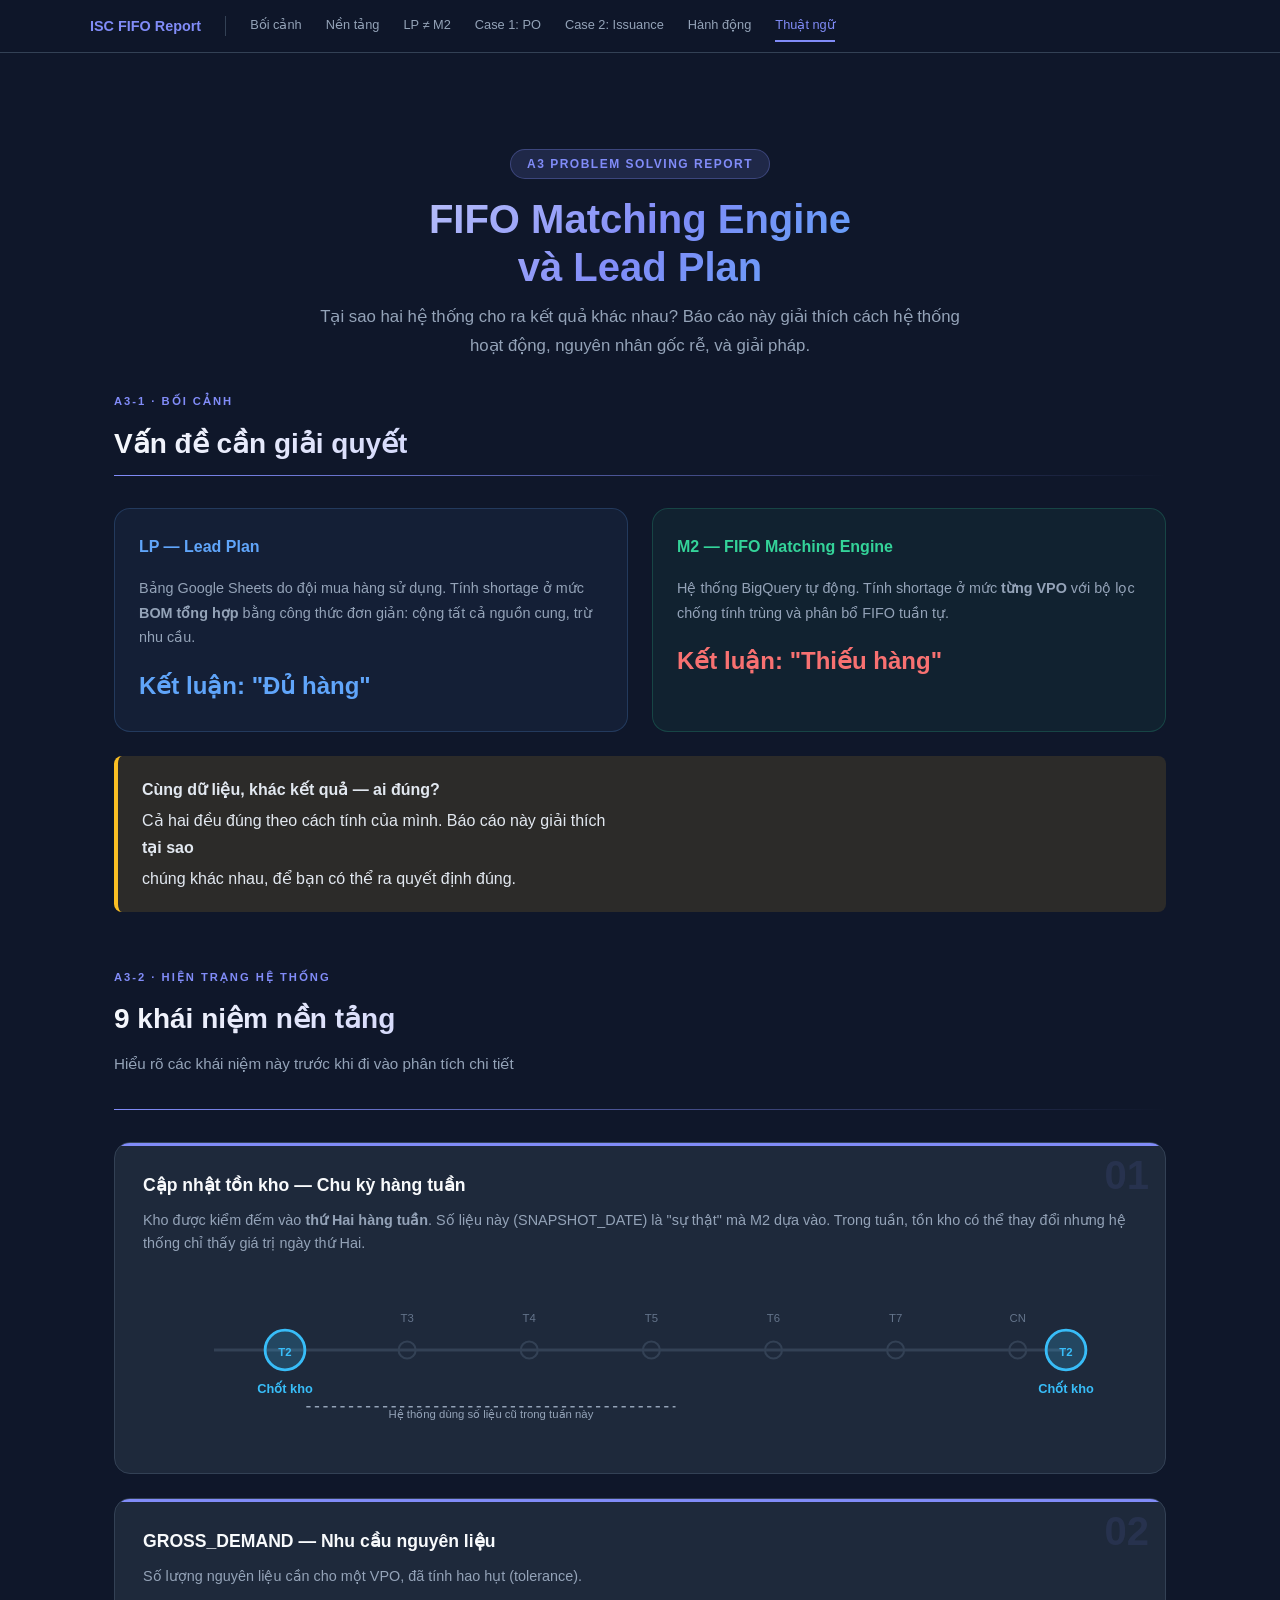
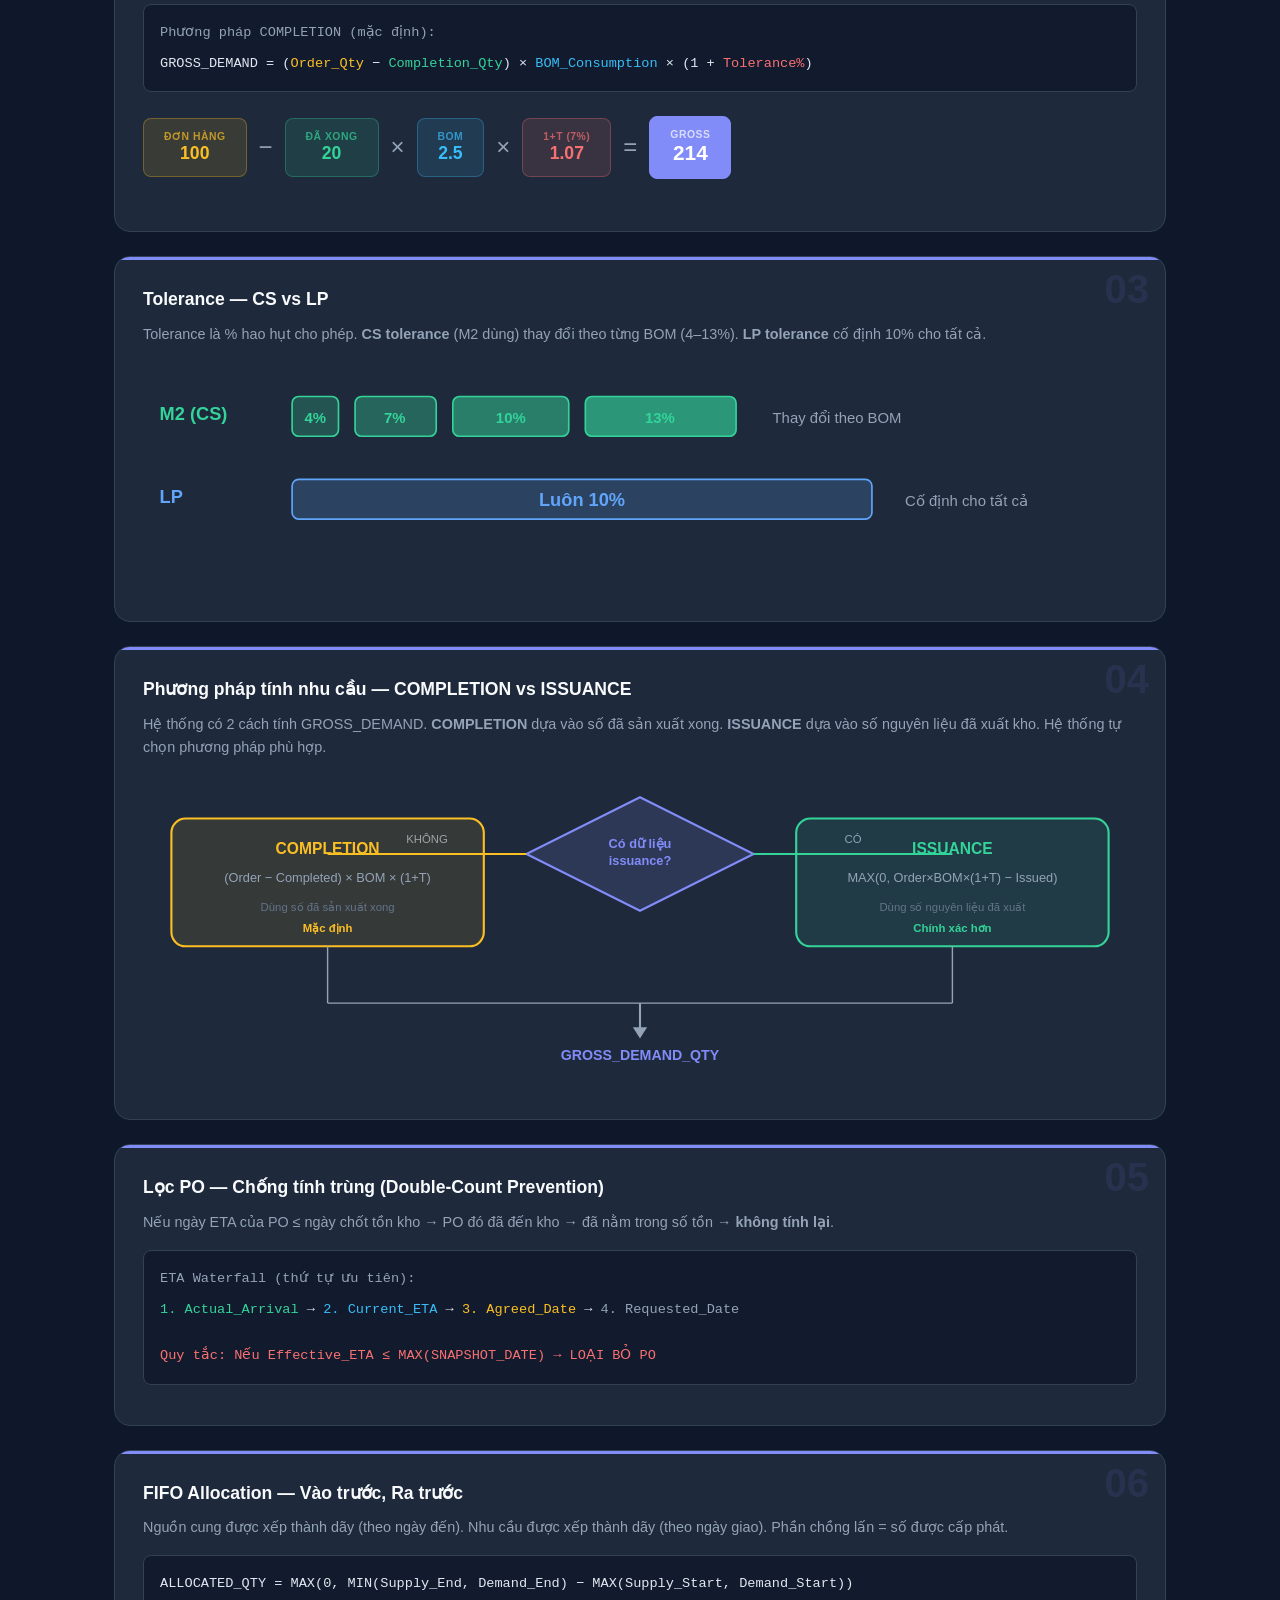
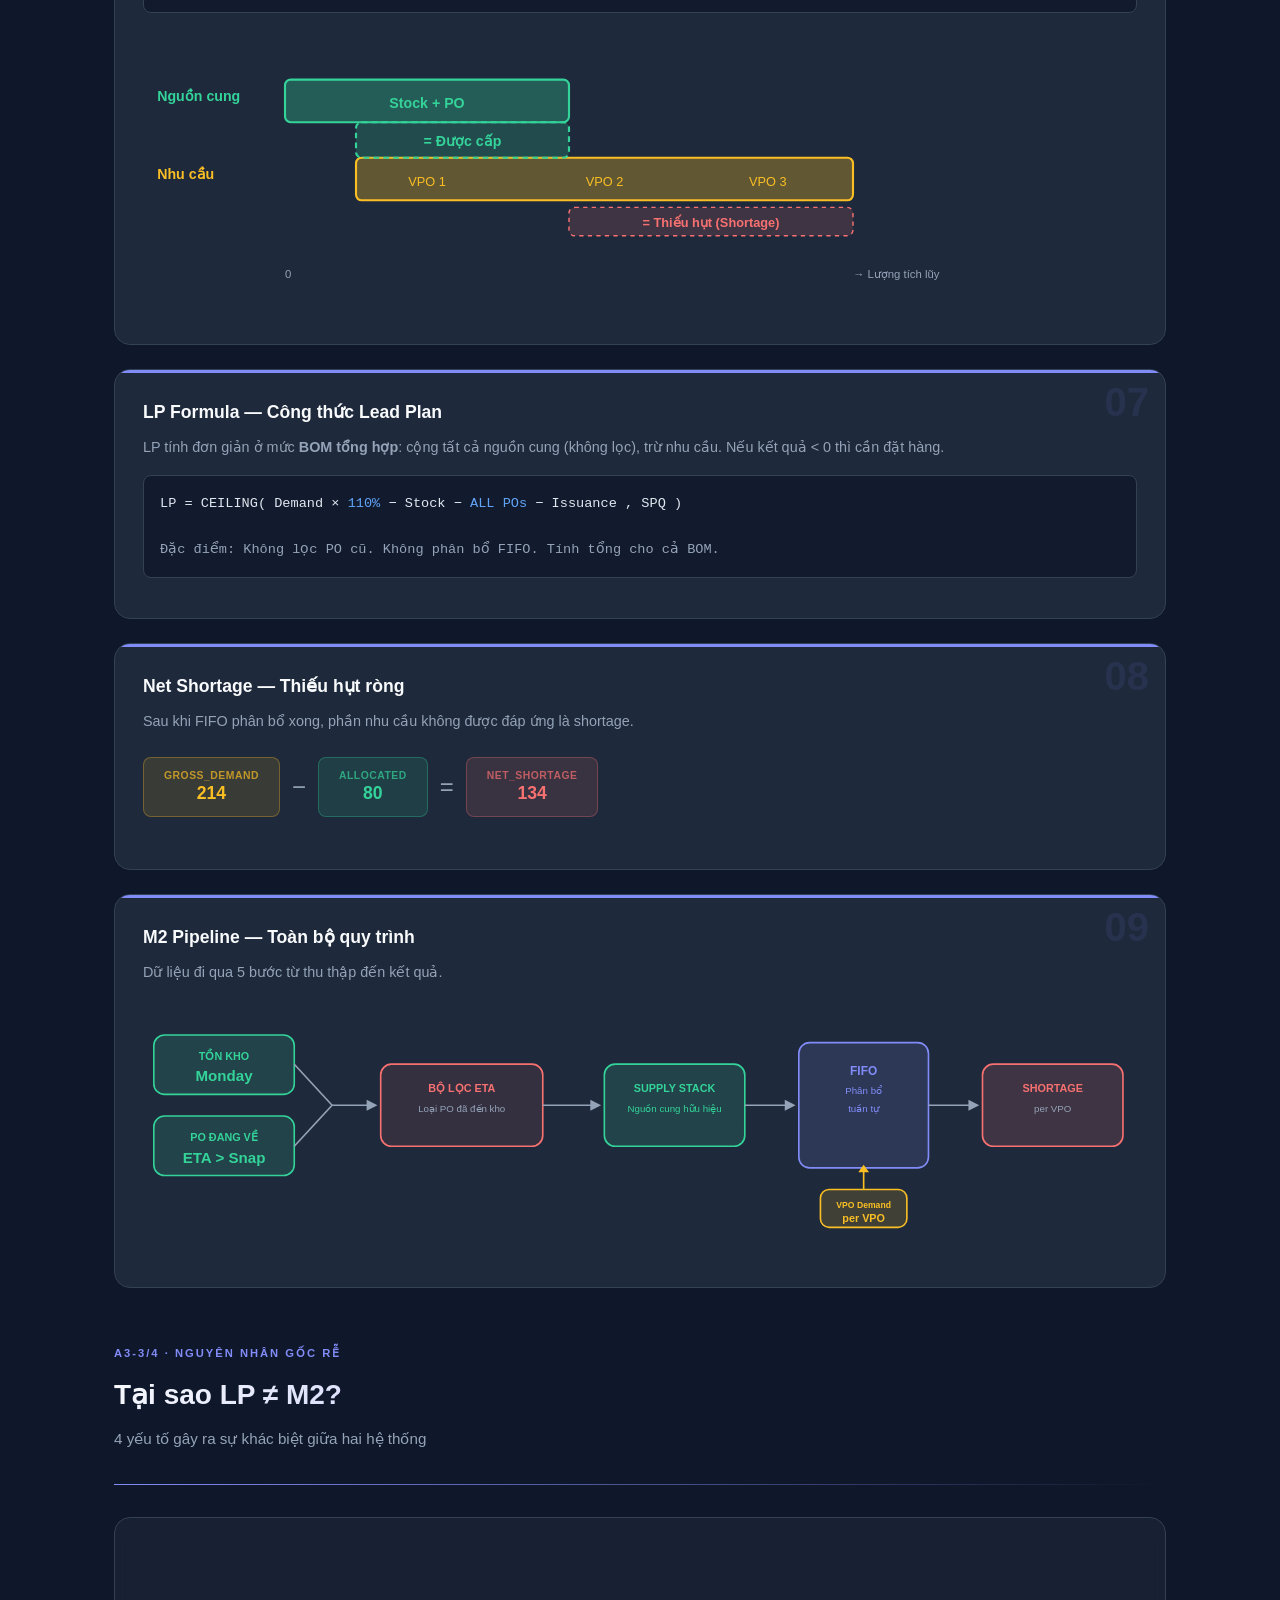
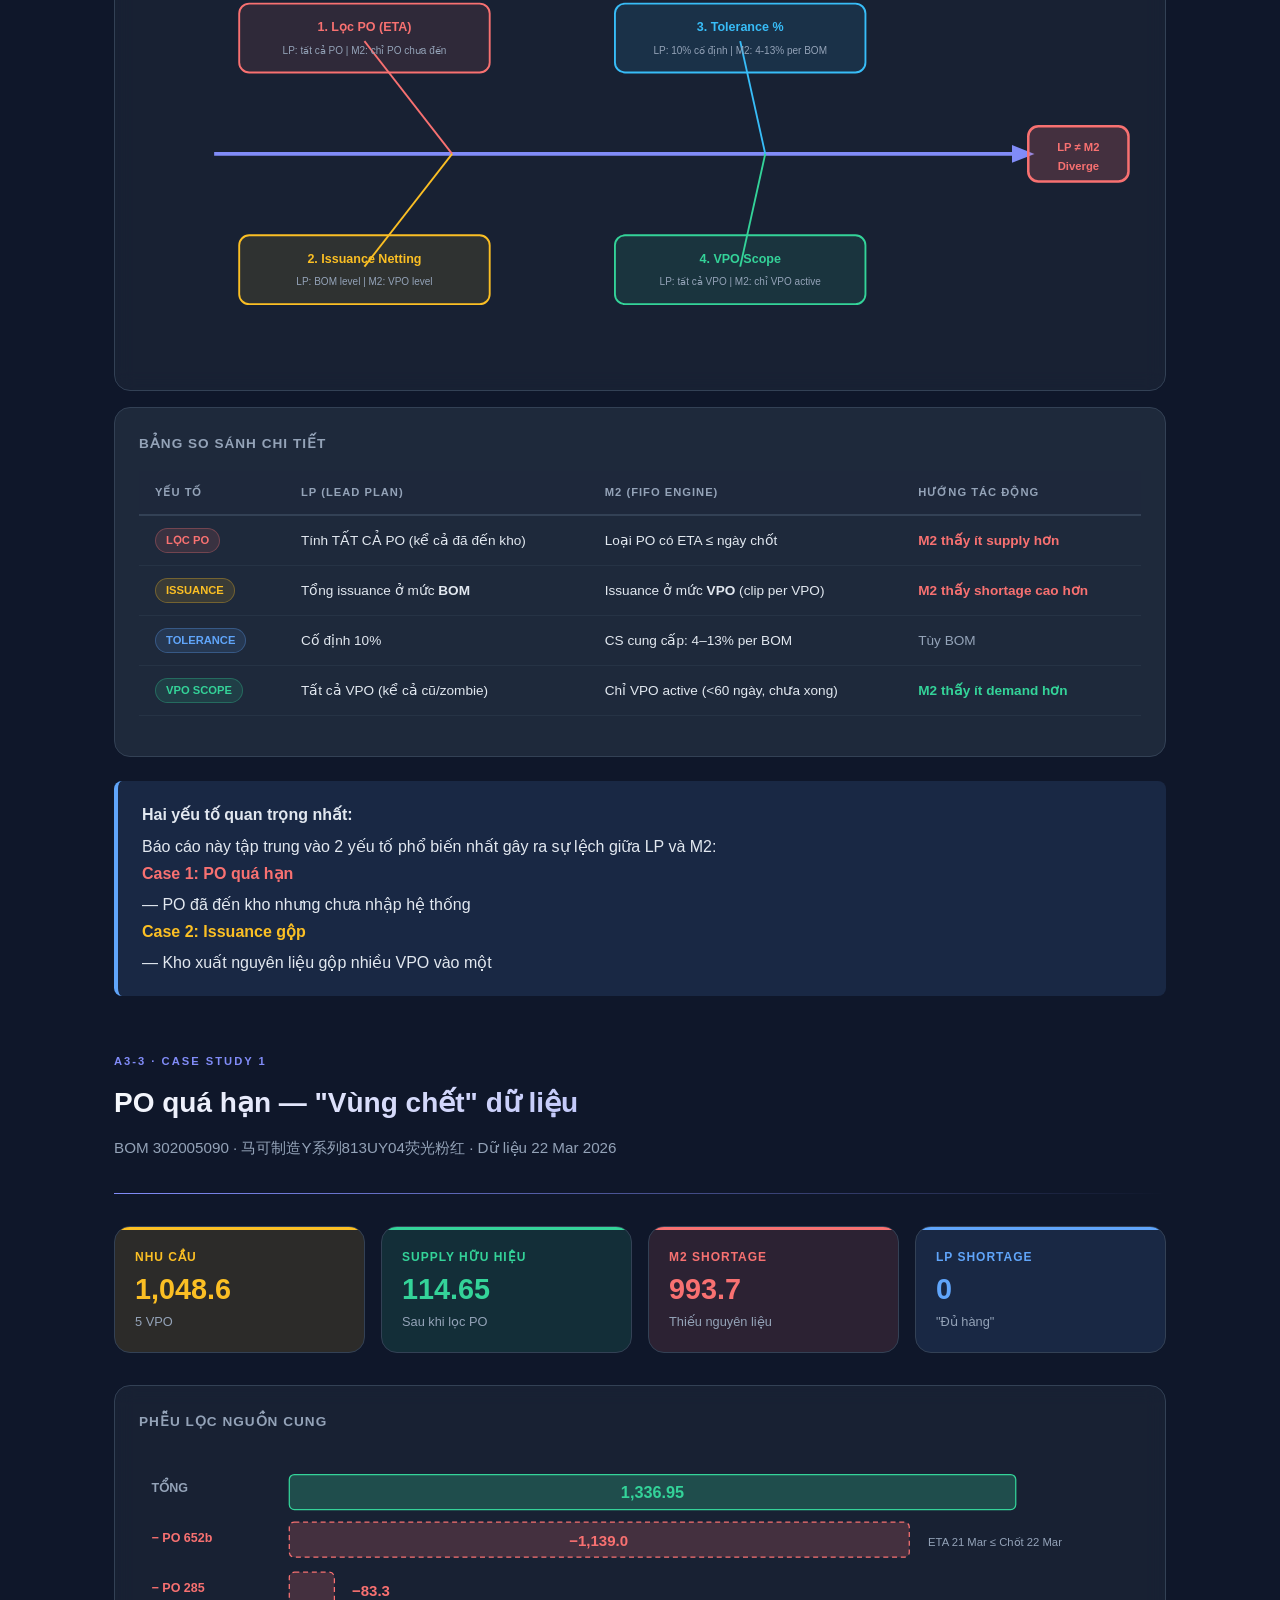
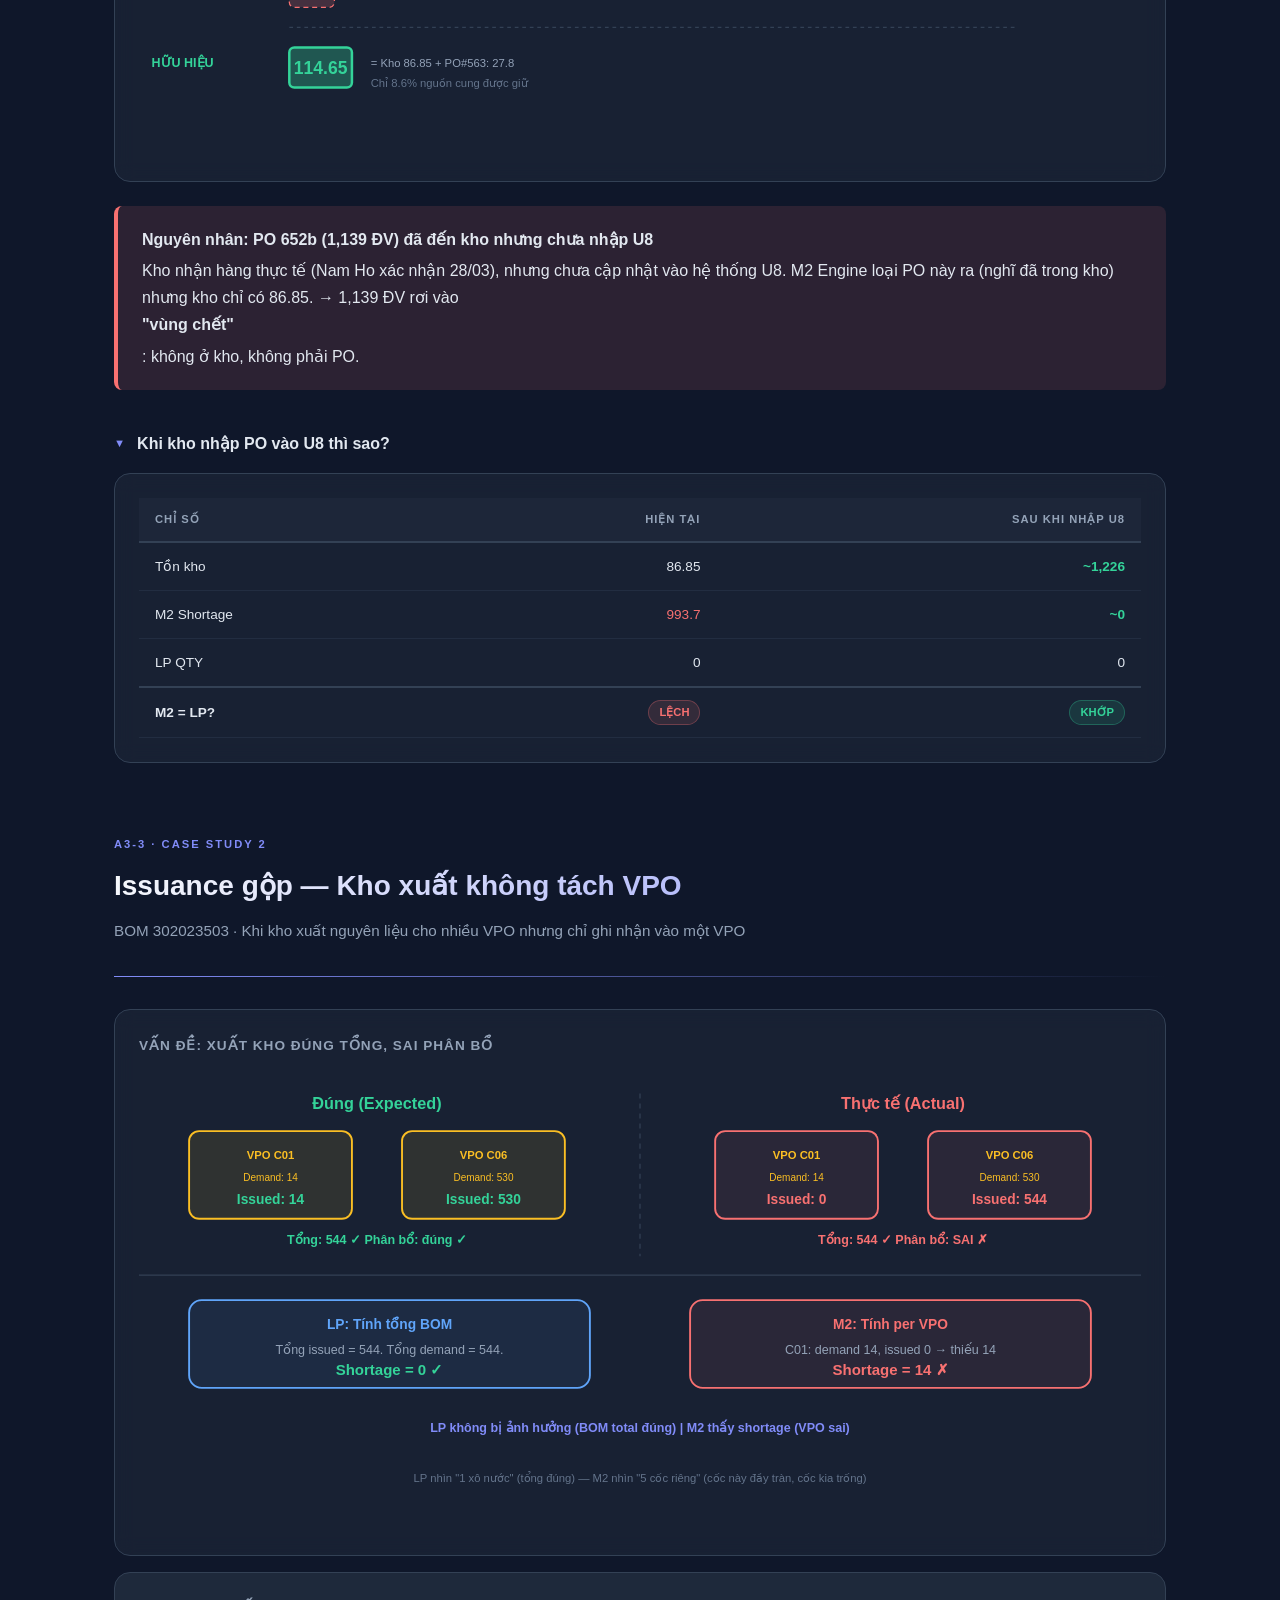
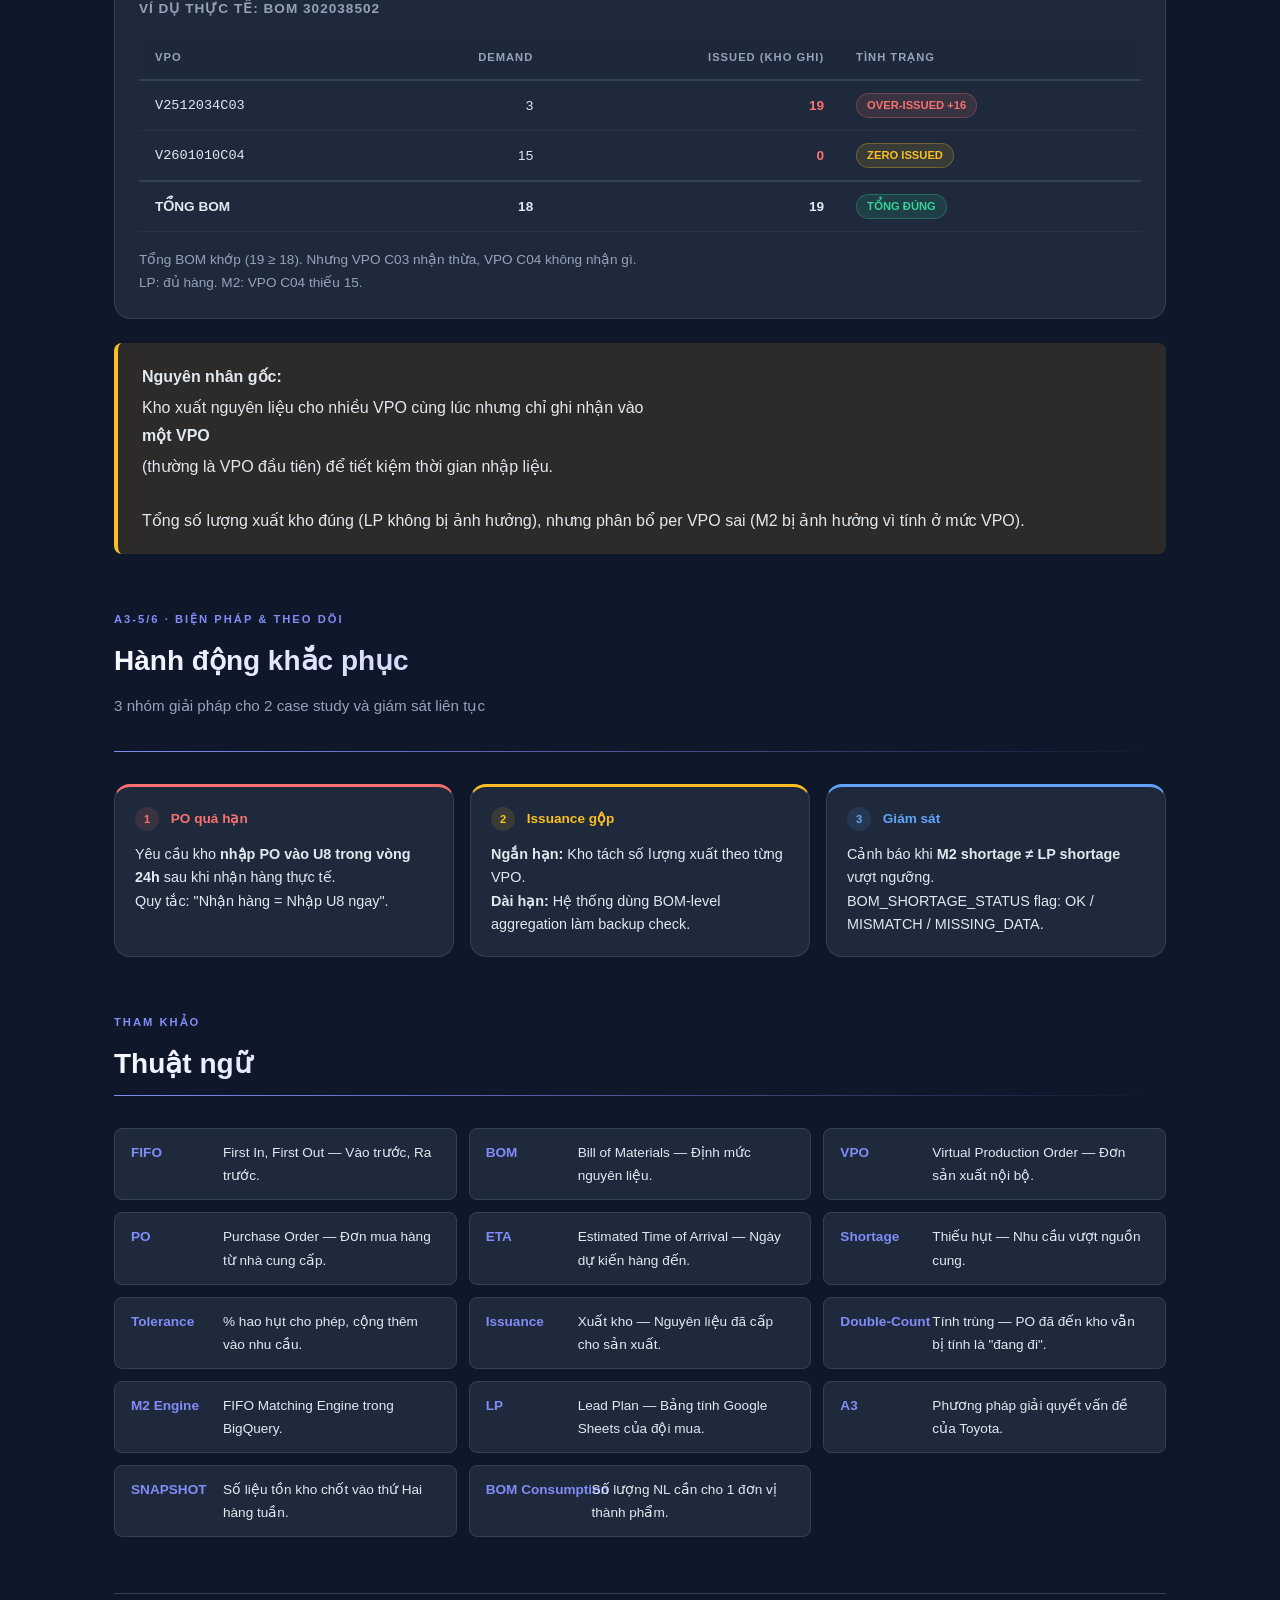
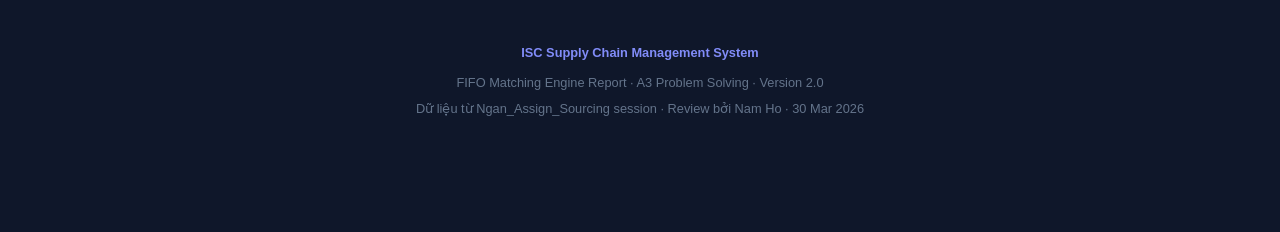
==== commit db803c31: "feat: restructure FIFO report with A3 framework and system fundamentals Complete rewrite based on Na" ====
--- a/Report/Report_Nam/FIFO_Engine_Report/index.html
+++ b/Report/Report_Nam/FIFO_Engine_Report/index.html
@@ -3,7 +3,7 @@
 <head>
     <meta charset="UTF-8">
     <meta name="viewport" content="width=device-width, initial-scale=1.0">
-    <title>FIFO Matching Engine | ISC Supply Chain</title>
+    <title>FIFO Matching Engine &mdash; ISC Supply Chain</title>
     <style>
         :root {
             --primary: #f8fafc;
@@ -27,406 +27,168 @@
             --info-bg: rgba(96, 165, 250, 0.12);
             --radius-sm: 8px;
             --radius-md: 16px;
-            --radius-lg: 24px;
-            --shadow-glow: 0 0 20px rgba(79, 70, 229, 0.15);
             --transition: all 0.3s cubic-bezier(0.4, 0, 0.2, 1);
-            --supply-color: #34d399;
-            --supply-light: rgba(52, 211, 153, 0.15);
-            --demand-color: #fbbf24;
-            --demand-light: rgba(251, 191, 36, 0.15);
-            --shortage-color: #f87171;
-            --shortage-light: rgba(248, 113, 113, 0.15);
-            --po-excluded: #64748b;
         }
-
         * { margin: 0; padding: 0; box-sizing: border-box; }
         html { scroll-behavior: smooth; }
-
         body {
             font-family: -apple-system, BlinkMacSystemFont, 'Segoe UI', Roboto, sans-serif;
-            background: var(--bg-main);
-            color: var(--text-main);
-            line-height: 1.7;
-            -webkit-font-smoothing: antialiased;
+            background: var(--bg-main); color: var(--text-main);
+            line-height: 1.7; -webkit-font-smoothing: antialiased;
         }
 
         /* NAV */
-        .top-nav {
-            position: sticky; top: 0; z-index: 100;
-            background: rgba(15, 23, 42, 0.92);
-            backdrop-filter: blur(12px);
-            border-bottom: 1px solid var(--border);
-            padding: 0 2rem;
-        }
-        .nav-inner {
-            max-width: 1100px; margin: 0 auto;
-            display: flex; align-items: center; gap: 1.5rem;
-            height: 52px; overflow-x: auto;
-        }
+        .top-nav { position: sticky; top: 0; z-index: 100; background: rgba(15,23,42,0.92); backdrop-filter: blur(12px); border-bottom: 1px solid var(--border); padding: 0 2rem; }
+        .nav-inner { max-width: 1100px; margin: 0 auto; display: flex; align-items: center; gap: 1.5rem; height: 52px; overflow-x: auto; }
         .nav-brand { font-weight: 700; color: var(--secondary); white-space: nowrap; font-size: 0.9rem; }
-        .nav-link {
-            color: var(--text-muted); text-decoration: none; font-size: 0.8rem;
-            white-space: nowrap; padding: 4px 0;
-            border-bottom: 2px solid transparent; transition: var(--transition);
-        }
+        .nav-link { color: var(--text-muted); text-decoration: none; font-size: 0.8rem; white-space: nowrap; padding: 4px 0; border-bottom: 2px solid transparent; transition: var(--transition); }
         .nav-link:hover, .nav-link.active { color: var(--secondary); border-bottom-color: var(--secondary); }
         .nav-sep { width: 1px; height: 20px; background: var(--border); flex-shrink: 0; }
 
         /* LAYOUT */
         .container { max-width: 1100px; margin: 0 auto; padding: 2rem 1.5rem 4rem; }
         section { margin-bottom: 3.5rem; }
-        .section-label {
-            font-size: 0.7rem; font-weight: 700; text-transform: uppercase;
-            letter-spacing: 2px; color: var(--secondary); margin-bottom: 0.5rem;
-        }
-        .section-title {
-            font-size: 1.75rem; font-weight: 800; margin-bottom: 0.5rem;
-            background: linear-gradient(135deg, var(--primary) 0%, var(--secondary) 100%);
-            -webkit-background-clip: text; -webkit-text-fill-color: transparent;
-            background-clip: text;
-        }
+        .section-label { font-size: 0.7rem; font-weight: 700; text-transform: uppercase; letter-spacing: 2px; color: var(--secondary); margin-bottom: 0.5rem; }
+        .section-title { font-size: 1.75rem; font-weight: 800; margin-bottom: 0.5rem; background: linear-gradient(135deg, var(--primary) 0%, var(--secondary) 100%); -webkit-background-clip: text; -webkit-text-fill-color: transparent; background-clip: text; }
         .section-subtitle { color: var(--text-muted); font-size: 0.95rem; margin-bottom: 2rem; }
         .divider { height: 1px; background: linear-gradient(90deg, var(--secondary), transparent); margin-bottom: 2rem; }
 
         /* CARDS */
-        .card {
-            background: var(--bg-card);
-            border: 1px solid var(--border);
-            border-radius: var(--radius-md);
-            padding: 1.5rem;
-            margin-bottom: 1rem;
-        }
-        .glass-card {
-            background: rgba(30, 41, 59, 0.6);
-            backdrop-filter: blur(10px);
-        }
+        .card { background: var(--bg-card); border: 1px solid var(--border); border-radius: var(--radius-md); padding: 1.5rem; margin-bottom: 1rem; }
+        .glass-card { background: rgba(30,41,59,0.6); backdrop-filter: blur(10px); }
         .card-header { font-weight: 700; font-size: 0.85rem; color: var(--text-muted); text-transform: uppercase; letter-spacing: 1px; margin-bottom: 1rem; }
 
         /* STAT CARDS */
         .stats-grid { display: grid; grid-template-columns: repeat(4, 1fr); gap: 1rem; margin-bottom: 2rem; }
-        .stat-card {
-            border-radius: var(--radius-md); padding: 1.25rem;
-            border: 1px solid var(--border); position: relative; overflow: hidden;
-        }
-        .stat-card::before {
-            content: ''; position: absolute; top: 0; left: 0; right: 0; height: 3px;
-        }
+        .stat-card { border-radius: var(--radius-md); padding: 1.25rem; border: 1px solid var(--border); position: relative; overflow: hidden; }
+        .stat-card::before { content: ''; position: absolute; top: 0; left: 0; right: 0; height: 3px; }
         .stat-card .stat-label { font-size: 0.75rem; font-weight: 600; text-transform: uppercase; letter-spacing: 1px; margin-bottom: 0.5rem; }
         .stat-card .stat-value { font-size: 1.8rem; font-weight: 800; line-height: 1; }
         .stat-card .stat-sub { font-size: 0.8rem; color: var(--text-muted); margin-top: 0.4rem; }
-
-        .stat-demand { background: var(--warning-bg); }
-        .stat-demand::before { background: var(--warning); }
-        .stat-demand .stat-label { color: var(--warning); }
-        .stat-demand .stat-value { color: var(--warning); }
-
-        .stat-supply { background: var(--success-bg); }
-        .stat-supply::before { background: var(--success); }
-        .stat-supply .stat-label { color: var(--success); }
-        .stat-supply .stat-value { color: var(--success); }
-
-        .stat-shortage { background: var(--danger-bg); }
-        .stat-shortage::before { background: var(--danger); }
-        .stat-shortage .stat-label { color: var(--danger); }
-        .stat-shortage .stat-value { color: var(--danger); }
-
-        .stat-lp { background: var(--info-bg); }
-        .stat-lp::before { background: var(--info); }
-        .stat-lp .stat-label { color: var(--info); }
-        .stat-lp .stat-value { color: var(--info); }
-
-        /* STACKED BAR */
-        .stacked-bar-wrap { margin-bottom: 2rem; }
-        .stacked-bar {
-            display: flex; height: 40px; border-radius: 8px; overflow: hidden;
-            border: 1px solid var(--border);
-        }
-        .bar-seg {
-            display: flex; align-items: center; justify-content: center;
-            font-size: 0.75rem; font-weight: 700; color: #fff;
-            transition: width 0.8s ease;
-        }
-        .bar-legend { display: flex; gap: 1.5rem; margin-top: 0.75rem; font-size: 0.8rem; color: var(--text-muted); }
-        .legend-dot { width: 10px; height: 10px; border-radius: 50%; display: inline-block; margin-right: 6px; vertical-align: middle; }
+        .stat-demand { background: var(--warning-bg); } .stat-demand::before { background: var(--warning); } .stat-demand .stat-label, .stat-demand .stat-value { color: var(--warning); }
+        .stat-supply { background: var(--success-bg); } .stat-supply::before { background: var(--success); } .stat-supply .stat-label, .stat-supply .stat-value { color: var(--success); }
+        .stat-shortage { background: var(--danger-bg); } .stat-shortage::before { background: var(--danger); } .stat-shortage .stat-label, .stat-shortage .stat-value { color: var(--danger); }
+        .stat-lp { background: var(--info-bg); } .stat-lp::before { background: var(--info); } .stat-lp .stat-label, .stat-lp .stat-value { color: var(--info); }
 
         /* TABLES */
         .table-wrap { overflow-x: auto; margin-bottom: 1rem; }
         table { width: 100%; border-collapse: collapse; font-size: 0.85rem; }
-        th {
-            text-align: left; padding: 0.75rem 1rem;
-            background: rgba(30, 41, 59, 0.8);
-            font-weight: 700; font-size: 0.7rem; text-transform: uppercase;
-            letter-spacing: 1px; color: var(--text-muted);
-            border-bottom: 2px solid var(--border);
-        }
-        td {
-            padding: 0.75rem 1rem;
-            border-bottom: 1px solid rgba(51, 65, 85, 0.4);
-        }
-        tr:hover td { background: rgba(129, 140, 248, 0.05); }
+        th { text-align: left; padding: 0.75rem 1rem; background: rgba(30,41,59,0.8); font-weight: 700; font-size: 0.7rem; text-transform: uppercase; letter-spacing: 1px; color: var(--text-muted); border-bottom: 2px solid var(--border); }
+        td { padding: 0.75rem 1rem; border-bottom: 1px solid rgba(51,65,85,0.4); }
+        tr:hover td { background: rgba(129,140,248,0.05); }
         .row-excluded td { opacity: 0.35; text-decoration: line-through; }
-        .badge {
-            display: inline-block; padding: 2px 10px; border-radius: 999px;
-            font-size: 0.7rem; font-weight: 700; text-transform: uppercase;
-        }
+        .badge { display: inline-block; padding: 2px 10px; border-radius: 999px; font-size: 0.7rem; font-weight: 700; text-transform: uppercase; }
         .badge-success { background: var(--success-bg); color: var(--success); border: 1px solid rgba(52,211,153,0.3); }
         .badge-danger { background: var(--danger-bg); color: var(--danger); border: 1px solid rgba(248,113,113,0.3); }
         .badge-muted { background: rgba(100,116,139,0.15); color: var(--text-light); border: 1px solid rgba(100,116,139,0.3); }
         .badge-info { background: var(--info-bg); color: var(--info); border: 1px solid rgba(96,165,250,0.3); }
         .badge-warning { background: var(--warning-bg); color: var(--warning); border: 1px solid rgba(251,191,36,0.3); }
-        .mono { font-family: 'SF Mono', 'Cascadia Code', 'Consolas', monospace; }
-
-        /* TIMELINE */
-        .timeline-wrap { position: relative; padding: 2rem 0 1rem; margin: 2rem 0; }
-        .timeline-axis {
-            position: relative; height: 4px; background: var(--border);
-            border-radius: 2px; margin: 0 40px;
-        }
-        .timeline-mark {
-            position: absolute; top: -8px;
-            width: 20px; height: 20px; border-radius: 50%;
-            transform: translateX(-50%);
-            border: 2px solid; display: flex; align-items: center; justify-content: center;
-            font-size: 0.6rem; font-weight: 700;
-        }
-        .timeline-label {
-            position: absolute; top: 22px; transform: translateX(-50%);
-            font-size: 0.7rem; white-space: nowrap; text-align: center; line-height: 1.3;
-        }
-        .timeline-snapshot {
-            position: absolute; top: -30px; bottom: -50px;
-            width: 3px; background: var(--danger); transform: translateX(-50%);
-            z-index: 2;
-        }
-        .timeline-snapshot-label {
-            position: absolute; top: -48px; transform: translateX(-50%);
-            font-size: 0.7rem; font-weight: 700; color: var(--danger);
-            white-space: nowrap; background: var(--bg-main); padding: 2px 8px;
-            border-radius: 4px; border: 1px solid var(--danger);
-        }
-        .timeline-zone {
-            position: absolute; top: -2px; height: 8px; border-radius: 4px; opacity: 0.3;
-        }
-
-        /* FIFO RANGE VISUAL */
-        .range-visual { margin: 2rem 0; }
-        .range-row { display: flex; align-items: center; margin-bottom: 0.75rem; }
-        .range-label { width: 110px; flex-shrink: 0; font-size: 0.75rem; font-weight: 700; text-transform: uppercase; letter-spacing: 0.5px; }
-        .range-track { flex: 1; height: 44px; position: relative; background: rgba(51,65,85,0.2); border-radius: 6px; overflow: hidden; }
-        .range-block {
-            position: absolute; top: 2px; bottom: 2px; border-radius: 4px;
-            display: flex; align-items: center; justify-content: center;
-            font-size: 0.65rem; font-weight: 700; color: #fff;
-            transition: all 0.6s ease; overflow: hidden;
-            min-width: 2px;
-        }
-        .range-block span { white-space: nowrap; padding: 0 4px; }
-        .overlap-highlight {
-            position: absolute; top: 0; bottom: 0;
-            background: rgba(52, 211, 153, 0.25);
-            border: 2px dashed var(--success);
-            border-radius: 4px; transition: all 0.6s ease;
-            z-index: 5;
-        }
-        .range-scale { display: flex; justify-content: space-between; font-size: 0.65rem; color: var(--text-light); margin-top: 4px; padding: 0 110px 0 110px; }
+        .mono { font-family: 'SF Mono','Cascadia Code','Consolas', monospace; }
+
+        /* CALLOUT */
+        .callout { border-radius: var(--radius-sm); padding: 1.25rem 1.5rem; margin: 1.5rem 0; border-left: 4px solid; }
+        .callout-warning { background: var(--warning-bg); border-color: var(--warning); }
+        .callout-danger { background: var(--danger-bg); border-color: var(--danger); }
+        .callout-success { background: var(--success-bg); border-color: var(--success); }
+        .callout-info { background: var(--info-bg); border-color: var(--info); }
+        .callout strong { display: block; margin-bottom: 0.25rem; }
+
+        /* EQUATION */
+        .equation { display: flex; align-items: center; gap: 0.75rem; flex-wrap: wrap; margin: 1.5rem 0; font-size: 1rem; }
+        .eq-block { padding: 0.75rem 1.25rem; border-radius: var(--radius-sm); font-weight: 700; font-size: 1.1rem; text-align: center; border: 1px solid; line-height: 1.2; }
+        .eq-block small { display: block; font-size: 0.65rem; font-weight: 600; text-transform: uppercase; letter-spacing: 0.5px; opacity: 0.7; }
+        .eq-op { font-size: 1.5rem; font-weight: 300; color: var(--text-muted); }
+        .eq-supply { background: var(--success-bg); color: var(--success); border-color: rgba(52,211,153,0.3); }
+        .eq-demand { background: var(--warning-bg); color: var(--warning); border-color: rgba(251,191,36,0.3); }
+        .eq-result { background: var(--secondary); color: #fff; border-color: var(--secondary); font-size: 1.3rem; }
+        .eq-shortage { background: var(--danger-bg); color: var(--danger); border-color: rgba(248,113,113,0.3); }
+
+        /* SVG */
+        .svg-wrap { margin: 1.5rem 0; overflow-x: auto; }
+        .svg-wrap svg { display: block; margin: 0 auto; max-width: 100%; height: auto; }
+
+        /* HERO */
+        .hero { padding: 4rem 0 2rem; text-align: center; }
+        .hero-badge { display: inline-block; padding: 4px 16px; border-radius: 999px; background: rgba(129,140,248,0.15); border: 1px solid rgba(129,140,248,0.3); font-size: 0.75rem; font-weight: 700; color: var(--secondary); text-transform: uppercase; letter-spacing: 1.5px; margin-bottom: 1rem; }
+        .hero h1 { font-size: 2.5rem; font-weight: 800; line-height: 1.2; margin-bottom: 0.75rem; background: linear-gradient(135deg, #f8fafc 0%, #818cf8 50%, #38bdf8 100%); -webkit-background-clip: text; -webkit-text-fill-color: transparent; background-clip: text; }
+        .hero p { color: var(--text-muted); font-size: 1.05rem; max-width: 650px; margin: 0 auto; }
+
+        /* FUNDAMENTAL CARDS */
+        .fund-card { background: var(--bg-surface); border: 1px solid var(--border); border-radius: var(--radius-md); padding: 1.75rem; margin-bottom: 1.5rem; position: relative; overflow: hidden; }
+        .fund-card::before { content: ''; position: absolute; top: 0; left: 0; right: 0; height: 3px; background: var(--secondary); }
+        .fund-num { position: absolute; top: 12px; right: 16px; font-size: 2.5rem; font-weight: 900; color: rgba(129,140,248,0.1); line-height: 1; }
+        .fund-card h3 { font-size: 1.1rem; font-weight: 700; margin-bottom: 0.5rem; color: var(--primary); }
+        .fund-card .fund-desc { font-size: 0.9rem; color: var(--text-muted); margin-bottom: 1rem; line-height: 1.6; }
+        .fund-formula { background: rgba(15,23,42,0.8); border: 1px solid var(--border); border-radius: var(--radius-sm); padding: 1rem; font-family: 'SF Mono','Cascadia Code',monospace; font-size: 0.85rem; margin: 0.75rem 0; overflow-x: auto; }
+
+        /* COMPARE GRID */
+        .compare-grid { display: grid; grid-template-columns: 1fr 1fr; gap: 1.5rem; }
+        .compare-card { border-radius: var(--radius-md); padding: 1.5rem; border: 1px solid var(--border); }
+        .compare-card h4 { margin-bottom: 1rem; font-size: 1rem; }
+
+        /* COLLAPSIBLE */
+        .collapsible-header { cursor: pointer; display: flex; align-items: center; gap: 0.75rem; padding: 1rem 0; user-select: none; }
+        .collapsible-header::before { content: '\25BC'; font-size: 0.7rem; color: var(--secondary); transition: transform 0.3s ease; flex-shrink: 0; }
+        .collapsible-header.collapsed::before { transform: rotate(-90deg); }
+        .collapsible-body { overflow: hidden; transition: max-height 0.4s ease; }
+        .collapsible-body.collapsed { max-height: 0 !important; }
 
         /* STEP WALKTHROUGH */
         .step-controls { display: flex; gap: 0.75rem; align-items: center; margin: 1.5rem 0; flex-wrap: wrap; }
-        .step-btn {
-            padding: 10px 24px; border-radius: var(--radius-sm);
-            font-weight: 700; font-size: 0.85rem; cursor: pointer;
-            border: 1px solid var(--border); transition: var(--transition);
-        }
+        .step-btn { padding: 10px 24px; border-radius: var(--radius-sm); font-weight: 700; font-size: 0.85rem; cursor: pointer; border: 1px solid var(--border); transition: var(--transition); }
         .step-btn-primary { background: var(--secondary); color: #fff; border-color: var(--secondary); }
         .step-btn-primary:hover { background: var(--secondary-hover); }
         .step-btn-secondary { background: transparent; color: var(--text-muted); }
         .step-btn-secondary:hover { background: var(--bg-surface); color: var(--text-main); }
         .step-btn:disabled { opacity: 0.3; cursor: not-allowed; }
         .step-indicator { font-size: 0.85rem; color: var(--text-muted); font-weight: 600; }
-
-        .step-card {
-            border-radius: var(--radius-md); padding: 1.5rem;
-            border: 1px solid var(--border); margin-bottom: 1rem;
-            background: var(--bg-surface); display: none;
-        }
+        .step-card { border-radius: var(--radius-md); padding: 1.5rem; border: 1px solid var(--border); margin-bottom: 1rem; background: var(--bg-surface); display: none; }
         .step-card.active { display: block; animation: fadeSlideIn 0.4s ease; }
-        @keyframes fadeSlideIn {
-            from { opacity: 0; transform: translateY(10px); }
-            to { opacity: 1; transform: translateY(0); }
-        }
+        @keyframes fadeSlideIn { from { opacity:0; transform:translateY(10px); } to { opacity:1; transform:translateY(0); } }
         .step-card h4 { font-size: 1rem; margin-bottom: 0.75rem; }
-        .step-formula {
-            background: rgba(15, 23, 42, 0.8); border: 1px solid var(--border);
-            border-radius: var(--radius-sm); padding: 1rem;
-            font-family: 'SF Mono', 'Cascadia Code', monospace;
-            font-size: 0.85rem; margin: 0.75rem 0; overflow-x: auto;
-        }
+        .step-formula { background: rgba(15,23,42,0.8); border: 1px solid var(--border); border-radius: var(--radius-sm); padding: 1rem; font-family: 'SF Mono','Cascadia Code',monospace; font-size: 0.85rem; margin: 0.75rem 0; overflow-x: auto; }
         .formula-result { font-weight: 800; font-size: 1.1rem; }
 
-        /* RESULTS TABLE */
+        /* RANGE VISUAL */
+        .range-visual { margin: 2rem 0; }
+        .range-row { display: flex; align-items: center; margin-bottom: 0.75rem; }
+        .range-label { width: 110px; flex-shrink: 0; font-size: 0.75rem; font-weight: 700; text-transform: uppercase; letter-spacing: 0.5px; }
+        .range-track { flex: 1; height: 44px; position: relative; background: rgba(51,65,85,0.2); border-radius: 6px; overflow: hidden; }
+        .range-block { position: absolute; top: 2px; bottom: 2px; border-radius: 4px; display: flex; align-items: center; justify-content: center; font-size: 0.65rem; font-weight: 700; color: #fff; transition: all 0.6s ease; overflow: hidden; min-width: 2px; }
+        .range-block span { white-space: nowrap; padding: 0 4px; }
+
+        /* MINI BAR */
         .mini-bar { height: 6px; border-radius: 3px; background: rgba(51,65,85,0.3); overflow: hidden; margin-top: 4px; }
         .mini-bar-fill { height: 100%; border-radius: 3px; transition: width 0.8s ease; }
 
-        /* COMPARISON */
-        .compare-grid { display: grid; grid-template-columns: 1fr 1fr; gap: 1.5rem; }
-        .compare-card { border-radius: var(--radius-md); padding: 1.5rem; border: 1px solid var(--border); }
-        .compare-card h4 { margin-bottom: 1rem; font-size: 1rem; }
-        .compare-m2 { background: rgba(52,211,153,0.06); border-color: rgba(52,211,153,0.2); }
-        .compare-lp { background: rgba(96,165,250,0.06); border-color: rgba(96,165,250,0.2); }
-
-        /* COLLAPSIBLE */
-        .collapsible-header {
-            cursor: pointer; display: flex; align-items: center; gap: 0.75rem;
-            padding: 1rem 0; user-select: none;
-        }
-        .collapsible-header::before {
-            content: '\25BC'; font-size: 0.7rem; color: var(--secondary);
-            transition: transform 0.3s ease; flex-shrink: 0;
-        }
-        .collapsible-header.collapsed::before { transform: rotate(-90deg); }
-        .collapsible-body { overflow: hidden; transition: max-height 0.4s ease; }
-        .collapsible-body.collapsed { max-height: 0 !important; }
-
-        /* CALLOUT */
-        .callout {
-            border-radius: var(--radius-sm); padding: 1.25rem 1.5rem;
-            margin: 1.5rem 0; border-left: 4px solid;
-        }
-        .callout-warning { background: var(--warning-bg); border-color: var(--warning); }
-        .callout-danger { background: var(--danger-bg); border-color: var(--danger); }
-        .callout-success { background: var(--success-bg); border-color: var(--success); }
-        .callout-info { background: var(--info-bg); border-color: var(--info); }
-        .callout strong { display: block; margin-bottom: 0.25rem; }
-
-        /* EQUATION */
-        .equation {
-            display: flex; align-items: center; gap: 0.75rem;
-            flex-wrap: wrap; margin: 1.5rem 0; font-size: 1rem;
-        }
-        .eq-block {
-            padding: 0.75rem 1.25rem; border-radius: var(--radius-sm);
-            font-weight: 700; font-size: 1.1rem; text-align: center;
-            border: 1px solid; line-height: 1.2;
-        }
-        .eq-block small { display: block; font-size: 0.65rem; font-weight: 600; text-transform: uppercase; letter-spacing: 0.5px; opacity: 0.7; }
-        .eq-op { font-size: 1.5rem; font-weight: 300; color: var(--text-muted); }
-        .eq-supply { background: var(--success-bg); color: var(--success); border-color: rgba(52,211,153,0.3); }
-        .eq-demand { background: var(--warning-bg); color: var(--warning); border-color: rgba(251,191,36,0.3); }
-        .eq-result { background: var(--secondary); color: #fff; border-color: var(--secondary); font-size: 1.3rem; }
-        .eq-shortage { background: var(--danger-bg); color: var(--danger); border-color: rgba(248,113,113,0.3); }
+        /* ACTION CARDS */
+        .action-grid { display: grid; grid-template-columns: repeat(3, 1fr); gap: 1rem; }
+        .action-card { padding: 1.25rem; border-radius: var(--radius-md); border: 1px solid var(--border); background: var(--bg-surface); }
+        .action-card h4 { font-size: 0.85rem; margin-bottom: 0.75rem; }
+        .action-number { display: inline-flex; align-items: center; justify-content: center; width: 24px; height: 24px; border-radius: 50%; font-size: 0.7rem; font-weight: 800; margin-right: 0.5rem; }
 
         /* GLOSSARY */
         .glossary-grid { display: grid; grid-template-columns: repeat(auto-fill, minmax(280px, 1fr)); gap: 0.75rem; }
-        .glossary-item {
-            display: flex; gap: 0.75rem; padding: 0.75rem 1rem;
-            background: var(--bg-surface); border-radius: var(--radius-sm);
-            border: 1px solid var(--border); font-size: 0.85rem;
-        }
+        .glossary-item { display: flex; gap: 0.75rem; padding: 0.75rem 1rem; background: var(--bg-surface); border-radius: var(--radius-sm); border: 1px solid var(--border); font-size: 0.85rem; }
         .glossary-term { font-weight: 700; color: var(--secondary); white-space: nowrap; min-width: 80px; }
-
-        /* HERO */
-        .hero {
-            padding: 4rem 0 2rem; text-align: center;
-        }
-        .hero-badge {
-            display: inline-block; padding: 4px 16px; border-radius: 999px;
-            background: rgba(129, 140, 248, 0.15); border: 1px solid rgba(129,140,248,0.3);
-            font-size: 0.75rem; font-weight: 700; color: var(--secondary);
-            text-transform: uppercase; letter-spacing: 1.5px; margin-bottom: 1rem;
-        }
-        .hero h1 {
-            font-size: 2.5rem; font-weight: 800; line-height: 1.2; margin-bottom: 0.75rem;
-            background: linear-gradient(135deg, #f8fafc 0%, #818cf8 50%, #38bdf8 100%);
-            -webkit-background-clip: text; -webkit-text-fill-color: transparent;
-            background-clip: text;
-        }
-        .hero .bom-id {
-            font-family: 'SF Mono', 'Cascadia Code', monospace;
-            font-size: 1rem; color: var(--accent); font-weight: 600;
-        }
-        .hero p { color: var(--text-muted); font-size: 1.05rem; max-width: 600px; margin: 0 auto; }
-        .hero-verdict {
-            margin: 2rem auto 0; max-width: 700px;
-            padding: 1.25rem 2rem; border-radius: var(--radius-md);
-            background: var(--danger-bg); border: 1px solid rgba(248,113,113,0.3);
-            font-size: 1.1rem; font-weight: 600;
-        }
-        .hero-verdict .big-num { font-size: 2rem; font-weight: 800; color: var(--danger); }
-
-        /* SVG DIAGRAMS */
-        .svg-wrap { margin: 1.5rem 0; overflow-x: auto; }
-        .svg-wrap svg { display: block; margin: 0 auto; max-width: 100%; height: auto; }
-
-        /* DUAL TRACK */
-        .actual-badge {
-            display: inline-flex; align-items: center; gap: 0.5rem;
-            margin-top: 0.75rem; padding: 0.6rem 1rem;
-            background: rgba(56,189,248,0.1); border: 1px solid rgba(56,189,248,0.3);
-            border-radius: var(--radius-sm); font-size: 0.8rem;
-        }
-        .actual-badge-label {
-            font-size: 0.65rem; font-weight: 700; text-transform: uppercase;
-            letter-spacing: 1px; color: var(--accent); margin-right: 0.5rem;
-        }
-
-        /* EXEC SUMMARY */
-        .exec-summary {
-            max-width: 750px; margin: 0 auto 3rem;
-            padding: 1.5rem 2rem; border-radius: var(--radius-md);
-            background: var(--bg-surface); border: 1px solid var(--border);
-        }
-        .exec-summary h3 {
-            font-size: 0.8rem; font-weight: 700; text-transform: uppercase;
-            letter-spacing: 1.5px; color: var(--secondary); margin-bottom: 1rem;
-        }
-        .exec-summary-item {
-            display: flex; gap: 1rem; margin-bottom: 0.75rem;
-            font-size: 0.9rem; line-height: 1.6;
-        }
-        .exec-summary-icon {
-            flex-shrink: 0; width: 28px; height: 28px; border-radius: 50%;
-            display: flex; align-items: center; justify-content: center;
-            font-size: 0.75rem; font-weight: 800; margin-top: 2px;
-        }
-
-        /* ACTION ITEMS */
-        .action-grid { display: grid; grid-template-columns: repeat(3, 1fr); gap: 1rem; }
-        .action-card {
-            padding: 1.25rem; border-radius: var(--radius-md);
-            border: 1px solid var(--border); background: var(--bg-surface);
-        }
-        .action-card h4 { font-size: 0.85rem; margin-bottom: 0.75rem; }
-        .action-number {
-            display: inline-flex; align-items: center; justify-content: center;
-            width: 24px; height: 24px; border-radius: 50%;
-            font-size: 0.7rem; font-weight: 800; margin-right: 0.5rem;
-        }
 
         /* RESPONSIVE */
         @media (max-width: 768px) {
             .stats-grid { grid-template-columns: repeat(2, 1fr); }
-            .compare-grid { grid-template-columns: 1fr; }
-            .action-grid { grid-template-columns: 1fr; }
+            .compare-grid, .action-grid { grid-template-columns: 1fr; }
             .hero h1 { font-size: 1.75rem; }
-            .stat-card .stat-value { font-size: 1.4rem; }
-            .equation { font-size: 0.85rem; }
-            .eq-block { padding: 0.5rem 0.75rem; font-size: 0.9rem; }
             .range-label { width: 70px; font-size: 0.65rem; }
         }
         @media (max-width: 480px) {
             .stats-grid { grid-template-columns: 1fr; }
             .container { padding: 1rem; }
-            .nav-inner { gap: 1rem; }
         }
-
-        /* PRINT */
         @media print {
             .top-nav { display: none; }
             body { background: #fff; color: #1a1a1a; }
-            .card, .stat-card, .step-card, .compare-card, .action-card { border: 1px solid #ccc; background: #f9f9f9; }
+            .card, .stat-card, .step-card, .compare-card, .action-card, .fund-card { border: 1px solid #ccc; background: #f9f9f9; }
             .collapsible-body.collapsed { max-height: none !important; }
             .step-card { display: block !important; }
-            .svg-wrap svg text { fill: #1a1a1a; }
         }
     </style>
 </head>
@@ -437,1136 +199,665 @@
     <div class="nav-inner">
         <span class="nav-brand">ISC FIFO Report</span>
         <div class="nav-sep"></div>
-        <a href="#dashboard" class="nav-link active">T&#7893;ng quan</a>
-        <a href="#pipeline" class="nav-link">Quy tr&igrave;nh</a>
-        <a href="#supply" class="nav-link">Ngu&#7891;n cung</a>
-        <a href="#unified-timeline" class="nav-link">D&ograve;ng th&#7901;i gian</a>
-        <a href="#demand" class="nav-link">Nhu c&#7847;u</a>
-        <a href="#fifo" class="nav-link">FIFO Engine</a>
-        <a href="#results" class="nav-link">K&#7871;t qu&#7843;</a>
-        <a href="#mismatch" class="nav-link">LP &#8800; M2</a>
-        <a href="#actions" class="nav-link">H&agrave;nh &#273;&#7897;ng</a>
+        <a href="#background" class="nav-link active">B&#7889;i c&#7843;nh</a>
+        <a href="#fundamentals" class="nav-link">N&#7873;n t&#7843;ng</a>
+        <a href="#divergence" class="nav-link">LP &#8800; M2</a>
+        <a href="#case1" class="nav-link">Case 1: PO</a>
+        <a href="#case2" class="nav-link">Case 2: Issuance</a>
+        <a href="#actions" class="nav-link">H&#224;nh &#273;&#7897;ng</a>
         <a href="#glossary" class="nav-link">Thu&#7853;t ng&#7919;</a>
     </div>
 </nav>
 
 <div class="container">
 
-<!-- HERO -->
+<!-- ══════════════════════════════════════════════════════ -->
+<!-- HERO                                                   -->
+<!-- ══════════════════════════════════════════════════════ -->
 <div class="hero">
-    <div class="hero-badge">Ph&acirc;n t&iacute;ch FIFO Matching Engine</div>
-    <h1>C&aacute;ch h&#7879; th&#7889;ng ph&acirc;n b&#7893; nguy&ecirc;n li&#7879;u</h1>
-    <p>Gi&#7843;i th&iacute;ch chi ti&#7871;t c&aacute;ch M2 Engine x&#7917; l&yacute; t&#7891;n kho, PO v&agrave; nhu c&#7847;u s&#7843;n xu&#7845;t theo nguy&ecirc;n t&#7855;c FIFO</p>
-    <div class="bom-id" style="margin-top:1rem">BOM: 302005090 &middot; &#39532;&#21487;&#21046;&#36896;Y&#31995;&#21015;813UY04&#33639;&#20809;&#31881;&#32418; &middot; Ch&igrave;</div>
-
-    <div class="hero-verdict">
-        Thi&#7871;u <span class="big-num">993.7</span> &#273;&#417;n v&#7883; &mdash;
-        ch&#7881; <span style="color:var(--success);font-weight:800">54.9</span> &#273;&#432;&#7907;c c&#7845;p ph&aacute;t
-        trong t&#7893;ng nhu c&#7847;u <span style="color:var(--warning);font-weight:800">1,048.6</span>
-    </div>
+    <div class="hero-badge">A3 Problem Solving Report</div>
+    <h1>FIFO Matching Engine<br>v&#224; Lead Plan</h1>
+    <p>T&#7841;i sao hai h&#7879; th&#7889;ng cho ra k&#7871;t qu&#7843; kh&#225;c nhau? B&#225;o c&#225;o n&#224;y gi&#7843;i th&#237;ch c&#225;ch h&#7879; th&#7889;ng ho&#7841;t &#273;&#7897;ng, nguy&#234;n nh&#226;n g&#7889;c r&#7877;, v&#224; gi&#7843;i ph&#225;p.</p>
 </div>
 
-<!-- EXECUTIVE SUMMARY -->
-<div class="exec-summary">
-    <h3>T&oacute;m t&#7855;t 30 gi&acirc;y</h3>
-    <div class="exec-summary-item">
-        <div class="exec-summary-icon" style="background:var(--danger-bg);color:var(--danger)">!</div>
-        <div><strong style="color:var(--danger)">V&#7845;n &#273;&#7873;:</strong> BOM 302005090 thi&#7871;u <strong>993.7</strong> &#273;&#417;n v&#7883; nguy&ecirc;n li&#7879;u &mdash; ch&#7881; &#273;&aacute;p &#7913;ng 5.2% nhu c&#7847;u (54.9 / 1,048.6)</div>
-    </div>
-    <div class="exec-summary-item">
-        <div class="exec-summary-icon" style="background:var(--warning-bg);color:var(--warning)">?</div>
-        <div><strong style="color:var(--warning)">Nguy&ecirc;n nh&acirc;n:</strong> PO 652b (1,139 &#272;V) &#273;&atilde; &#273;&#7871;n kho nh&#432;ng <strong>ch&#432;a nh&#7853;p U8</strong> &rarr; r&#417;i v&agrave;o "v&ugrave;ng ch&#7871;t" &mdash; kh&ocirc;ng n&#7857;m trong t&#7891;n kho, c&#361;ng kh&ocirc;ng &#273;&#432;&#7907;c t&iacute;nh l&agrave; PO</div>
-    </div>
-    <div class="exec-summary-item">
-        <div class="exec-summary-icon" style="background:var(--success-bg);color:var(--success)">&check;</div>
-        <div><strong style="color:var(--success)">Gi&#7843;i ph&aacute;p:</strong> Nh&#7853;p PO 652b v&agrave;o U8 &rarr; t&#7891;n kho t&#259;ng l&ecirc;n ~1,226 &rarr; M2 shortage gi&#7843;m v&#7873; <strong>~0</strong></div>
-    </div>
-</div>
-
-<!-- B1: PIPELINE ARCHITECTURE DIAGRAM -->
-<section id="pipeline">
-    <div class="section-label">Quy tr&igrave;nh</div>
-    <div class="section-title">C&aacute;ch M2 Engine ho&#7841;t &#273;&#7897;ng</div>
-    <div class="section-subtitle">D&#7919; li&#7879;u &#273;i qua 5 b&#432;&#7899;c: Thu th&#7853;p &rarr; L&#7885;c &rarr; G&#7897;p &rarr; Ph&acirc;n b&#7893; FIFO &rarr; K&#7871;t qu&#7843;</div>
+<!-- ══════════════════════════════════════════════════════ -->
+<!-- 1. BACKGROUND (A3 Box 1)                               -->
+<!-- ══════════════════════════════════════════════════════ -->
+<section id="background">
+    <div class="section-label">A3-1 &middot; B&#7889;i c&#7843;nh</div>
+    <div class="section-title">V&#7845;n &#273;&#7873; c&#7847;n gi&#7843;i quy&#7871;t</div>
     <div class="divider"></div>
 
-    <div class="card glass-card">
+    <div class="compare-grid">
+        <div class="compare-card" style="background:rgba(96,165,250,0.06);border-color:rgba(96,165,250,0.2)">
+            <h4 style="color:var(--info)">LP &mdash; Lead Plan</h4>
+            <p style="font-size:0.9rem;color:var(--text-muted)">B&#7843;ng Google Sheets do &#273;&#7897;i mua h&#224;ng s&#7917; d&#7909;ng. T&#237;nh shortage &#7903; m&#7913;c <strong>BOM t&#7893;ng h&#7907;p</strong> b&#7857;ng c&#244;ng th&#7913;c &#273;&#417;n gi&#7843;n: c&#7897;ng t&#7845;t c&#7843; ngu&#7891;n cung, tr&#7915; nhu c&#7847;u.</p>
+            <div style="margin-top:1rem;font-size:1.5rem;font-weight:800;color:var(--info)">K&#7871;t lu&#7853;n: "&#272;&#7911; h&#224;ng"</div>
+        </div>
+        <div class="compare-card" style="background:rgba(52,211,153,0.06);border-color:rgba(52,211,153,0.2)">
+            <h4 style="color:var(--success)">M2 &mdash; FIFO Matching Engine</h4>
+            <p style="font-size:0.9rem;color:var(--text-muted)">H&#7879; th&#7889;ng BigQuery t&#7921; &#273;&#7897;ng. T&#237;nh shortage &#7903; m&#7913;c <strong>t&#7915;ng VPO</strong> v&#7899;i b&#7897; l&#7885;c ch&#7889;ng t&#237;nh tr&#249;ng v&#224; ph&#226;n b&#7893; FIFO tu&#7847;n t&#7921;.</p>
+            <div style="margin-top:1rem;font-size:1.5rem;font-weight:800;color:var(--danger)">K&#7871;t lu&#7853;n: "Thi&#7871;u h&#224;ng"</div>
+        </div>
+    </div>
+
+    <div class="callout callout-warning" style="margin-top:1.5rem">
+        <strong>C&#249;ng d&#7919; li&#7879;u, kh&#225;c k&#7871;t qu&#7843; &mdash; ai &#273;&#250;ng?</strong>
+        C&#7843; hai &#273;&#7873;u &#273;&#250;ng theo c&#225;ch t&#237;nh c&#7911;a m&#236;nh. B&#225;o c&#225;o n&#224;y gi&#7843;i th&#237;ch <strong>t&#7841;i sao</strong> ch&#250;ng kh&#225;c nhau, &#273;&#7875; b&#7841;n c&#243; th&#7875; ra quy&#7871;t &#273;&#7883;nh &#273;&#250;ng.
+    </div>
+</section>
+
+<!-- ══════════════════════════════════════════════════════ -->
+<!-- 2. SYSTEM FUNDAMENTALS (A3 Box 2)                      -->
+<!-- ══════════════════════════════════════════════════════ -->
+<section id="fundamentals">
+    <div class="section-label">A3-2 &middot; Hi&#7879;n tr&#7841;ng h&#7879; th&#7889;ng</div>
+    <div class="section-title">9 kh&#225;i ni&#7879;m n&#7873;n t&#7843;ng</div>
+    <div class="section-subtitle">Hi&#7875;u r&#245; c&#225;c kh&#225;i ni&#7879;m n&#224;y tr&#432;&#7899;c khi &#273;i v&#224;o ph&#226;n t&#237;ch chi ti&#7871;t</div>
+    <div class="divider"></div>
+
+    <!-- 2.1 Stock Update Cycle -->
+    <div class="fund-card">
+        <div class="fund-num">01</div>
+        <h3>C&#7853;p nh&#7853;t t&#7891;n kho &mdash; Chu k&#7923; h&#224;ng tu&#7847;n</h3>
+        <div class="fund-desc">Kho &#273;&#432;&#7907;c ki&#7875;m &#273;&#7871;m v&#224;o <strong>th&#7913; Hai h&#224;ng tu&#7847;n</strong>. S&#7889; li&#7879;u n&#224;y (SNAPSHOT_DATE) l&#224; "s&#7921; th&#7853;t" m&#224; M2 d&#7921;a v&#224;o. Trong tu&#7847;n, t&#7891;n kho c&#243; th&#7875; thay &#273;&#7893;i nh&#432;ng h&#7879; th&#7889;ng ch&#7881; th&#7845;y gi&#225; tr&#7883; ng&#224;y th&#7913; Hai.</div>
         <div class="svg-wrap">
-            <svg viewBox="0 0 920 220" xmlns="http://www.w3.org/2000/svg" style="font-family:-apple-system,BlinkMacSystemFont,'Segoe UI',Roboto,sans-serif">
-                <!-- Input: Stock -->
+            <svg viewBox="0 0 700 100" xmlns="http://www.w3.org/2000/svg" style="font-family:-apple-system,BlinkMacSystemFont,'Segoe UI',Roboto,sans-serif">
+                <line x1="50" y1="50" x2="650" y2="50" stroke="#334155" stroke-width="2"/>
+                <!-- Mon markers -->
+                <circle cx="100" cy="50" r="14" fill="rgba(56,189,248,0.2)" stroke="#38bdf8" stroke-width="2"/>
+                <text x="100" y="54" text-anchor="middle" fill="#38bdf8" font-size="8" font-weight="800">T2</text>
+                <text x="100" y="80" text-anchor="middle" fill="#38bdf8" font-size="9" font-weight="700">Ch&#7889;t kho</text>
+
+                <circle cx="186" cy="50" r="6" fill="none" stroke="#334155" stroke-width="1.5"/>
+                <text x="186" y="30" text-anchor="middle" fill="#64748b" font-size="8">T3</text>
+                <circle cx="272" cy="50" r="6" fill="none" stroke="#334155" stroke-width="1.5"/>
+                <text x="272" y="30" text-anchor="middle" fill="#64748b" font-size="8">T4</text>
+                <circle cx="358" cy="50" r="6" fill="none" stroke="#334155" stroke-width="1.5"/>
+                <text x="358" y="30" text-anchor="middle" fill="#64748b" font-size="8">T5</text>
+                <circle cx="444" cy="50" r="6" fill="none" stroke="#334155" stroke-width="1.5"/>
+                <text x="444" y="30" text-anchor="middle" fill="#64748b" font-size="8">T6</text>
+                <circle cx="530" cy="50" r="6" fill="none" stroke="#334155" stroke-width="1.5"/>
+                <text x="530" y="30" text-anchor="middle" fill="#64748b" font-size="8">T7</text>
+                <circle cx="616" cy="50" r="6" fill="none" stroke="#334155" stroke-width="1.5"/>
+                <text x="616" y="30" text-anchor="middle" fill="#64748b" font-size="8">CN</text>
+
+                <!-- Next Monday -->
+                <circle cx="650" cy="50" r="14" fill="rgba(56,189,248,0.2)" stroke="#38bdf8" stroke-width="2"/>
+                <text x="650" y="54" text-anchor="middle" fill="#38bdf8" font-size="8" font-weight="800">T2</text>
+                <text x="650" y="80" text-anchor="middle" fill="#38bdf8" font-size="9" font-weight="700">Ch&#7889;t kho</text>
+
+                <!-- Bracket -->
+                <path d="M115,90 L375,90" fill="none" stroke="#94a3b8" stroke-width="1" stroke-dasharray="3,3"/>
+                <text x="245" y="98" text-anchor="middle" fill="#94a3b8" font-size="8">H&#7879; th&#7889;ng d&#249;ng s&#7889; li&#7879;u c&#361; trong tu&#7847;n n&#224;y</text>
+            </svg>
+        </div>
+    </div>
+
+    <!-- 2.2 GROSS_DEMAND Formula -->
+    <div class="fund-card">
+        <div class="fund-num">02</div>
+        <h3>GROSS_DEMAND &mdash; Nhu c&#7847;u nguy&#234;n li&#7879;u</h3>
+        <div class="fund-desc">S&#7889; l&#432;&#7907;ng nguy&#234;n li&#7879;u c&#7847;n cho m&#7897;t VPO, &#273;&#227; t&#237;nh hao h&#7909;t (tolerance).</div>
+        <div class="fund-formula">
+            <div style="color:var(--text-muted);margin-bottom:0.5rem">Ph&#432;&#417;ng ph&#225;p COMPLETION (m&#7863;c &#273;&#7883;nh):</div>
+            GROSS_DEMAND = (<span style="color:var(--warning)">Order_Qty</span> &minus; <span style="color:var(--success)">Completion_Qty</span>) &times; <span style="color:var(--accent)">BOM_Consumption</span> &times; (1 + <span style="color:var(--danger)">Tolerance%</span>)
+        </div>
+        <div class="equation">
+            <div class="eq-block eq-demand"><small>&#272;&#417;n h&#224;ng</small>100</div>
+            <div class="eq-op">&minus;</div>
+            <div class="eq-block eq-supply"><small>&#272;&#227; xong</small>20</div>
+            <div class="eq-op">&times;</div>
+            <div class="eq-block" style="background:rgba(56,189,248,0.12);color:var(--accent);border-color:rgba(56,189,248,0.3)"><small>BOM</small>2.5</div>
+            <div class="eq-op">&times;</div>
+            <div class="eq-block eq-shortage"><small>1+T (7%)</small>1.07</div>
+            <div class="eq-op">=</div>
+            <div class="eq-block eq-result"><small>GROSS</small>214</div>
+        </div>
+    </div>
+
+    <!-- 2.3 Tolerance -->
+    <div class="fund-card">
+        <div class="fund-num">03</div>
+        <h3>Tolerance &mdash; CS vs LP</h3>
+        <div class="fund-desc">Tolerance l&#224; % hao h&#7909;t cho ph&#233;p. <strong>CS tolerance</strong> (M2 d&#249;ng) thay &#273;&#7893;i theo t&#7915;ng BOM (4&ndash;13%). <strong>LP tolerance</strong> c&#7889; &#273;&#7883;nh 10% cho t&#7845;t c&#7843;.</div>
+        <div class="svg-wrap">
+            <svg viewBox="0 0 600 120" xmlns="http://www.w3.org/2000/svg" style="font-family:-apple-system,BlinkMacSystemFont,'Segoe UI',Roboto,sans-serif">
+                <!-- M2 bar -->
+                <text x="10" y="30" fill="#34d399" font-size="11" font-weight="700">M2 (CS)</text>
+                <rect x="90" y="16" width="28" height="24" rx="4" fill="rgba(52,211,153,0.25)" stroke="#34d399" stroke-width="1"/>
+                <text x="104" y="32" text-anchor="middle" fill="#34d399" font-size="9" font-weight="700">4%</text>
+                <rect x="128" y="16" width="49" height="24" rx="4" fill="rgba(52,211,153,0.35)" stroke="#34d399" stroke-width="1"/>
+                <text x="152" y="32" text-anchor="middle" fill="#34d399" font-size="9" font-weight="700">7%</text>
+                <rect x="187" y="16" width="70" height="24" rx="4" fill="rgba(52,211,153,0.5)" stroke="#34d399" stroke-width="1"/>
+                <text x="222" y="32" text-anchor="middle" fill="#34d399" font-size="9" font-weight="700">10%</text>
+                <rect x="267" y="16" width="91" height="24" rx="4" fill="rgba(52,211,153,0.65)" stroke="#34d399" stroke-width="1"/>
+                <text x="312" y="32" text-anchor="middle" fill="#34d399" font-size="9" font-weight="700">13%</text>
+                <text x="380" y="32" fill="#94a3b8" font-size="9">Thay &#273;&#7893;i theo BOM</text>
+
+                <!-- LP bar -->
+                <text x="10" y="80" fill="#60a5fa" font-size="11" font-weight="700">LP</text>
+                <rect x="90" y="66" width="350" height="24" rx="4" fill="rgba(96,165,250,0.2)" stroke="#60a5fa" stroke-width="1"/>
+                <text x="265" y="82" text-anchor="middle" fill="#60a5fa" font-size="11" font-weight="800">Lu&#244;n 10%</text>
+                <text x="460" y="82" fill="#94a3b8" font-size="9">C&#7889; &#273;&#7883;nh cho t&#7845;t c&#7843;</text>
+            </svg>
+        </div>
+    </div>
+
+    <!-- 2.4 Issuance Methods -->
+    <div class="fund-card">
+        <div class="fund-num">04</div>
+        <h3>Ph&#432;&#417;ng ph&#225;p t&#237;nh nhu c&#7847;u &mdash; COMPLETION vs ISSUANCE</h3>
+        <div class="fund-desc">H&#7879; th&#7889;ng c&#243; 2 c&#225;ch t&#237;nh GROSS_DEMAND. <strong>COMPLETION</strong> d&#7921;a v&#224;o s&#7889; &#273;&#227; s&#7843;n xu&#7845;t xong. <strong>ISSUANCE</strong> d&#7921;a v&#224;o s&#7889; nguy&#234;n li&#7879;u &#273;&#227; xu&#7845;t kho. H&#7879; th&#7889;ng t&#7921; ch&#7885;n ph&#432;&#417;ng ph&#225;p ph&#249; h&#7907;p.</div>
+        <div class="svg-wrap">
+            <svg viewBox="0 0 700 200" xmlns="http://www.w3.org/2000/svg" style="font-family:-apple-system,BlinkMacSystemFont,'Segoe UI',Roboto,sans-serif">
+                <!-- Decision diamond -->
+                <polygon points="350,10 430,50 350,90 270,50" fill="rgba(129,140,248,0.15)" stroke="#818cf8" stroke-width="1.5"/>
+                <text x="350" y="46" text-anchor="middle" fill="#818cf8" font-size="9" font-weight="700">C&#243; d&#7919; li&#7879;u</text>
+                <text x="350" y="58" text-anchor="middle" fill="#818cf8" font-size="9" font-weight="700">issuance?</text>
+
+                <!-- Left: COMPLETION -->
+                <line x1="270" y1="50" x2="130" y2="50" stroke="#fbbf24" stroke-width="1.5"/>
+                <text x="200" y="42" text-anchor="middle" fill="#94a3b8" font-size="8">KH&#212;NG</text>
+                <rect x="20" y="25" width="220" height="90" rx="10" fill="rgba(251,191,36,0.1)" stroke="#fbbf24" stroke-width="1.5"/>
+                <text x="130" y="50" text-anchor="middle" fill="#fbbf24" font-size="11" font-weight="700">COMPLETION</text>
+                <text x="130" y="70" text-anchor="middle" fill="#94a3b8" font-size="9">(Order &minus; Completed) &times; BOM &times; (1+T)</text>
+                <text x="130" y="90" text-anchor="middle" fill="#64748b" font-size="8">D&#249;ng s&#7889; &#273;&#227; s&#7843;n xu&#7845;t xong</text>
+                <text x="130" y="105" text-anchor="middle" fill="#fbbf24" font-size="8" font-weight="700">M&#7863;c &#273;&#7883;nh</text>
+
+                <!-- Right: ISSUANCE -->
+                <line x1="430" y1="50" x2="570" y2="50" stroke="#34d399" stroke-width="1.5"/>
+                <text x="500" y="42" text-anchor="middle" fill="#94a3b8" font-size="8">C&#211;</text>
+                <rect x="460" y="25" width="220" height="90" rx="10" fill="rgba(52,211,153,0.1)" stroke="#34d399" stroke-width="1.5"/>
+                <text x="570" y="50" text-anchor="middle" fill="#34d399" font-size="11" font-weight="700">ISSUANCE</text>
+                <text x="570" y="70" text-anchor="middle" fill="#94a3b8" font-size="9">MAX(0, Order&times;BOM&times;(1+T) &minus; Issued)</text>
+                <text x="570" y="90" text-anchor="middle" fill="#64748b" font-size="8">D&#249;ng s&#7889; nguy&#234;n li&#7879;u &#273;&#227; xu&#7845;t</text>
+                <text x="570" y="105" text-anchor="middle" fill="#34d399" font-size="8" font-weight="700">Ch&#237;nh x&#225;c h&#417;n</text>
+
+                <!-- Both lead to -->
+                <line x1="130" y1="115" x2="130" y2="155" stroke="#94a3b8" stroke-width="1"/>
+                <line x1="570" y1="115" x2="570" y2="155" stroke="#94a3b8" stroke-width="1"/>
+                <line x1="130" y1="155" x2="570" y2="155" stroke="#94a3b8" stroke-width="1"/>
+                <line x1="350" y1="155" x2="350" y2="175" stroke="#94a3b8" stroke-width="1.5"/>
+                <polygon points="345,172 350,180 355,172" fill="#94a3b8"/>
+                <text x="350" y="195" text-anchor="middle" fill="#818cf8" font-size="10" font-weight="700">GROSS_DEMAND_QTY</text>
+            </svg>
+        </div>
+    </div>
+
+    <!-- 2.5 PO Filtering -->
+    <div class="fund-card">
+        <div class="fund-num">05</div>
+        <h3>L&#7885;c PO &mdash; Ch&#7889;ng t&#237;nh tr&#249;ng (Double-Count Prevention)</h3>
+        <div class="fund-desc">N&#7871;u ng&#224;y ETA c&#7911;a PO &le; ng&#224;y ch&#7889;t t&#7891;n kho &rarr; PO &#273;&#243; &#273;&#227; &#273;&#7871;n kho &rarr; &#273;&#227; n&#7857;m trong s&#7889; t&#7891;n &rarr; <strong>kh&#244;ng t&#237;nh l&#7841;i</strong>.</div>
+        <div class="fund-formula">
+            <div style="color:var(--text-muted);margin-bottom:0.5rem">ETA Waterfall (th&#7913; t&#7921; &#432;u ti&#234;n):</div>
+            <span style="color:var(--success)">1. Actual_Arrival</span> &rarr; <span style="color:var(--accent)">2. Current_ETA</span> &rarr; <span style="color:var(--warning)">3. Agreed_Date</span> &rarr; <span style="color:var(--text-muted)">4. Requested_Date</span>
+            <br><br>
+            <div style="color:var(--danger)">Quy t&#7855;c: N&#7871;u Effective_ETA &le; MAX(SNAPSHOT_DATE) &rarr; LO&#7840;I B&#7886; PO</div>
+        </div>
+    </div>
+
+    <!-- 2.6 FIFO Allocation -->
+    <div class="fund-card">
+        <div class="fund-num">06</div>
+        <h3>FIFO Allocation &mdash; V&#224;o tr&#432;&#7899;c, Ra tr&#432;&#7899;c</h3>
+        <div class="fund-desc">Ngu&#7891;n cung &#273;&#432;&#7907;c x&#7871;p th&#224;nh d&#227;y (theo ng&#224;y &#273;&#7871;n). Nhu c&#7847;u &#273;&#432;&#7907;c x&#7871;p th&#224;nh d&#227;y (theo ng&#224;y giao). Ph&#7847;n ch&#7891;ng l&#7845;n = s&#7889; &#273;&#432;&#7907;c c&#7845;p ph&#225;t.</div>
+        <div class="fund-formula">
+            ALLOCATED_QTY = MAX(0, MIN(Supply_End, Demand_End) &minus; MAX(Supply_Start, Demand_Start))
+        </div>
+        <div class="svg-wrap">
+            <svg viewBox="0 0 700 180" xmlns="http://www.w3.org/2000/svg" style="font-family:-apple-system,BlinkMacSystemFont,'Segoe UI',Roboto,sans-serif">
+                <!-- Supply bar -->
+                <text x="10" y="45" fill="#34d399" font-size="10" font-weight="700">Ngu&#7891;n cung</text>
+                <rect x="100" y="30" width="200" height="30" rx="4" fill="rgba(52,211,153,0.3)" stroke="#34d399" stroke-width="1.5"/>
+                <text x="200" y="50" text-anchor="middle" fill="#34d399" font-size="10" font-weight="700">Stock + PO</text>
+                <!-- Demand bar -->
+                <text x="10" y="100" fill="#fbbf24" font-size="10" font-weight="700">Nhu c&#7847;u</text>
+                <rect x="150" y="85" width="350" height="30" rx="4" fill="rgba(251,191,36,0.3)" stroke="#fbbf24" stroke-width="1.5"/>
+                <text x="200" y="105" text-anchor="middle" fill="#fbbf24" font-size="9">VPO 1</text>
+                <text x="325" y="105" text-anchor="middle" fill="#fbbf24" font-size="9">VPO 2</text>
+                <text x="440" y="105" text-anchor="middle" fill="#fbbf24" font-size="9">VPO 3</text>
+                <!-- Overlap -->
+                <rect x="150" y="60" width="150" height="25" rx="4" fill="rgba(52,211,153,0.2)" stroke="#34d399" stroke-width="1.5" stroke-dasharray="4,3"/>
+                <text x="225" y="77" text-anchor="middle" fill="#34d399" font-size="10" font-weight="800">= &#272;&#432;&#7907;c c&#7845;p</text>
+                <!-- Shortage -->
+                <rect x="300" y="120" width="200" height="20" rx="4" fill="rgba(248,113,113,0.15)" stroke="#f87171" stroke-width="1" stroke-dasharray="3,3"/>
+                <text x="400" y="134" text-anchor="middle" fill="#f87171" font-size="9" font-weight="700">= Thi&#7871;u h&#7909;t (Shortage)</text>
+                <!-- Arrow labels -->
+                <text x="100" y="170" fill="#94a3b8" font-size="8">0</text>
+                <text x="500" y="170" fill="#94a3b8" font-size="8">&rarr; L&#432;&#7907;ng t&#237;ch l&#361;y</text>
+            </svg>
+        </div>
+    </div>
+
+    <!-- 2.7 LP Formula -->
+    <div class="fund-card">
+        <div class="fund-num">07</div>
+        <h3>LP Formula &mdash; C&#244;ng th&#7913;c Lead Plan</h3>
+        <div class="fund-desc">LP t&#237;nh &#273;&#417;n gi&#7843;n &#7903; m&#7913;c <strong>BOM t&#7893;ng h&#7907;p</strong>: c&#7897;ng t&#7845;t c&#7843; ngu&#7891;n cung (kh&#244;ng l&#7885;c), tr&#7915; nhu c&#7847;u. N&#7871;u k&#7871;t qu&#7843; &lt; 0 th&#236; c&#7847;n &#273;&#7863;t h&#224;ng.</div>
+        <div class="fund-formula">
+            LP = CEILING( Demand &times; <span style="color:var(--info)">110%</span> &minus; Stock &minus; <span style="color:var(--info)">ALL POs</span> &minus; Issuance , SPQ )
+            <br><br>
+            <span style="color:var(--text-muted)">&#272;&#7863;c &#273;i&#7875;m: Kh&#244;ng l&#7885;c PO c&#361;. Kh&#244;ng ph&#226;n b&#7893; FIFO. T&#237;nh t&#7893;ng cho c&#7843; BOM.</span>
+        </div>
+    </div>
+
+    <!-- 2.8 Net Shortage -->
+    <div class="fund-card">
+        <div class="fund-num">08</div>
+        <h3>Net Shortage &mdash; Thi&#7871;u h&#7909;t r&#242;ng</h3>
+        <div class="fund-desc">Sau khi FIFO ph&#226;n b&#7893; xong, ph&#7847;n nhu c&#7847;u kh&#244;ng &#273;&#432;&#7907;c &#273;&#225;p &#7913;ng l&#224; shortage.</div>
+        <div class="equation">
+            <div class="eq-block eq-demand"><small>GROSS_DEMAND</small>214</div>
+            <div class="eq-op">&minus;</div>
+            <div class="eq-block eq-supply"><small>ALLOCATED</small>80</div>
+            <div class="eq-op">=</div>
+            <div class="eq-block eq-shortage"><small>NET_SHORTAGE</small>134</div>
+        </div>
+    </div>
+
+    <!-- 2.9 M2 Pipeline -->
+    <div class="fund-card">
+        <div class="fund-num">09</div>
+        <h3>M2 Pipeline &mdash; To&#224;n b&#7897; quy tr&#236;nh</h3>
+        <div class="fund-desc">D&#7919; li&#7879;u &#273;i qua 5 b&#432;&#7899;c t&#7915; thu th&#7853;p &#273;&#7871;n k&#7871;t qu&#7843;.</div>
+        <div class="svg-wrap">
+            <svg viewBox="0 0 920 210" xmlns="http://www.w3.org/2000/svg" style="font-family:-apple-system,BlinkMacSystemFont,'Segoe UI',Roboto,sans-serif">
                 <rect x="10" y="25" width="130" height="55" rx="10" fill="rgba(52,211,153,0.15)" stroke="#34d399" stroke-width="1.5"/>
                 <text x="75" y="48" text-anchor="middle" fill="#34d399" font-size="10" font-weight="700">T&#7890;N KHO</text>
-                <text x="75" y="68" text-anchor="middle" fill="#34d399" font-size="16" font-weight="800">86.85</text>
-                <!-- Input: PO -->
+                <text x="75" y="68" text-anchor="middle" fill="#34d399" font-size="14" font-weight="800">Monday</text>
                 <rect x="10" y="100" width="130" height="55" rx="10" fill="rgba(52,211,153,0.15)" stroke="#34d399" stroke-width="1.5"/>
                 <text x="75" y="123" text-anchor="middle" fill="#34d399" font-size="10" font-weight="700">PO &#272;ANG V&#7872;</text>
-                <text x="75" y="143" text-anchor="middle" fill="#34d399" font-size="16" font-weight="800">1,250.1</text>
-                <!-- Merge arrows -->
+                <text x="75" y="143" text-anchor="middle" fill="#34d399" font-size="14" font-weight="800">ETA &gt; Snap</text>
                 <line x1="140" y1="52" x2="175" y2="90" stroke="#94a3b8" stroke-width="1.5"/>
                 <line x1="140" y1="128" x2="175" y2="90" stroke="#94a3b8" stroke-width="1.5"/>
                 <line x1="175" y1="90" x2="210" y2="90" stroke="#94a3b8" stroke-width="1.5"/>
                 <polygon points="207,85 217,90 207,95" fill="#94a3b8"/>
-                <!-- Filter box -->
                 <rect x="220" y="52" width="150" height="76" rx="10" fill="rgba(248,113,113,0.1)" stroke="#f87171" stroke-width="1.5"/>
-                <text x="295" y="75" text-anchor="middle" fill="#f87171" font-size="10" font-weight="700">B&#7896; L&#7884;C ETA</text>
-                <text x="295" y="93" text-anchor="middle" fill="#f87171" font-size="9">(ch&#7889;ng t&iacute;nh tr&ugrave;ng)</text>
-                <text x="295" y="115" text-anchor="middle" fill="#94a3b8" font-size="9">Lo&#7841;i b&#7887;: &minus;1,222.3</text>
-                <!-- Arrow -->
-                <line x1="370" y1="90" x2="410" y2="90" stroke="#94a3b8" stroke-width="1.5"/>
-                <polygon points="407,85 417,90 407,95" fill="#94a3b8"/>
-                <!-- Supply pool -->
-                <rect x="420" y="52" width="140" height="76" rx="10" fill="rgba(52,211,153,0.15)" stroke="#34d399" stroke-width="1.5"/>
-                <text x="490" y="75" text-anchor="middle" fill="#34d399" font-size="10" font-weight="700">B&#7874; CUNG &#7912;NG</text>
-                <text x="490" y="100" text-anchor="middle" fill="#34d399" font-size="20" font-weight="800">114.65</text>
-                <text x="490" y="118" text-anchor="middle" fill="#94a3b8" font-size="9">h&#7919;u hi&#7879;u</text>
-                <!-- Arrow -->
-                <line x1="560" y1="90" x2="600" y2="90" stroke="#94a3b8" stroke-width="1.5"/>
-                <polygon points="597,85 607,90 597,95" fill="#94a3b8"/>
-                <!-- FIFO Allocator -->
-                <rect x="610" y="32" width="130" height="116" rx="10" fill="rgba(129,140,248,0.15)" stroke="#818cf8" stroke-width="1.5"/>
-                <text x="675" y="60" text-anchor="middle" fill="#818cf8" font-size="11" font-weight="700">FIFO</text>
-                <text x="675" y="78" text-anchor="middle" fill="#818cf8" font-size="11" font-weight="700">ALLOCATOR</text>
-                <text x="675" y="100" text-anchor="middle" fill="#94a3b8" font-size="9">V&agrave;o tr&#432;&#7899;c</text>
-                <text x="675" y="114" text-anchor="middle" fill="#94a3b8" font-size="9">Ra tr&#432;&#7899;c</text>
-                <!-- VPO demand input from below -->
-                <rect x="635" y="172" width="80" height="40" rx="8" fill="rgba(251,191,36,0.15)" stroke="#fbbf24" stroke-width="1.5"/>
-                <text x="675" y="189" text-anchor="middle" fill="#fbbf24" font-size="9" font-weight="700">5 VPO</text>
-                <text x="675" y="203" text-anchor="middle" fill="#fbbf24" font-size="12" font-weight="800">1,048.6</text>
-                <line x1="675" y1="172" x2="675" y2="148" stroke="#fbbf24" stroke-width="1.5"/>
-                <polygon points="670,152 675,145 680,152" fill="#fbbf24"/>
-                <!-- Arrow to result -->
-                <line x1="740" y1="90" x2="780" y2="90" stroke="#94a3b8" stroke-width="1.5"/>
-                <polygon points="777,85 787,90 777,95" fill="#94a3b8"/>
+                <text x="295" y="78" text-anchor="middle" fill="#f87171" font-size="10" font-weight="700">B&#7896; L&#7884;C ETA</text>
+                <text x="295" y="96" text-anchor="middle" fill="#94a3b8" font-size="9">Lo&#7841;i PO &#273;&#227; &#273;&#7871;n kho</text>
+                <line x1="370" y1="90" x2="417" y2="90" stroke="#94a3b8" stroke-width="1.5"/>
+                <polygon points="414,85 424,90 414,95" fill="#94a3b8"/>
+                <rect x="427" y="52" width="130" height="76" rx="10" fill="rgba(52,211,153,0.15)" stroke="#34d399" stroke-width="1.5"/>
+                <text x="492" y="78" text-anchor="middle" fill="#34d399" font-size="10" font-weight="700">SUPPLY STACK</text>
+                <text x="492" y="96" text-anchor="middle" fill="#34d399" font-size="9">Ngu&#7891;n cung h&#7919;u hi&#7879;u</text>
+                <line x1="557" y1="90" x2="597" y2="90" stroke="#94a3b8" stroke-width="1.5"/>
+                <polygon points="594,85 604,90 594,95" fill="#94a3b8"/>
+                <rect x="607" y="32" width="120" height="116" rx="10" fill="rgba(129,140,248,0.15)" stroke="#818cf8" stroke-width="1.5"/>
+                <text x="667" y="62" text-anchor="middle" fill="#818cf8" font-size="11" font-weight="700">FIFO</text>
+                <text x="667" y="80" text-anchor="middle" fill="#818cf8" font-size="9">Ph&#226;n b&#7893;</text>
+                <text x="667" y="96" text-anchor="middle" fill="#818cf8" font-size="9">tu&#7847;n t&#7921;</text>
+                <rect x="627" y="168" width="80" height="35" rx="8" fill="rgba(251,191,36,0.15)" stroke="#fbbf24" stroke-width="1.5"/>
+                <text x="667" y="185" text-anchor="middle" fill="#fbbf24" font-size="8" font-weight="700">VPO Demand</text>
+                <text x="667" y="198" text-anchor="middle" fill="#fbbf24" font-size="10" font-weight="800">per VPO</text>
+                <line x1="667" y1="168" x2="667" y2="148" stroke="#fbbf24" stroke-width="1.5"/>
+                <polygon points="662,152 667,145 672,152" fill="#fbbf24"/>
+                <line x1="727" y1="90" x2="767" y2="90" stroke="#94a3b8" stroke-width="1.5"/>
+                <polygon points="764,85 774,90 764,95" fill="#94a3b8"/>
+                <rect x="777" y="52" width="130" height="76" rx="10" fill="rgba(248,113,113,0.15)" stroke="#f87171" stroke-width="1.5"/>
+                <text x="842" y="78" text-anchor="middle" fill="#f87171" font-size="10" font-weight="700">SHORTAGE</text>
+                <text x="842" y="96" text-anchor="middle" fill="#94a3b8" font-size="9">per VPO</text>
+            </svg>
+        </div>
+    </div>
+</section>
+
+<!-- ══════════════════════════════════════════════════════ -->
+<!-- 3. WHY LP != M2 (A3 Box 3-4)                          -->
+<!-- ══════════════════════════════════════════════════════ -->
+<section id="divergence">
+    <div class="section-label">A3-3/4 &middot; Nguy&#234;n nh&#226;n g&#7889;c r&#7877;</div>
+    <div class="section-title">T&#7841;i sao LP &#8800; M2?</div>
+    <div class="section-subtitle">4 y&#7871;u t&#7889; g&#226;y ra s&#7921; kh&#225;c bi&#7879;t gi&#7919;a hai h&#7879; th&#7889;ng</div>
+    <div class="divider"></div>
+
+    <!-- Fishbone / Summary SVG -->
+    <div class="card glass-card">
+        <div class="svg-wrap">
+            <svg viewBox="0 0 800 300" xmlns="http://www.w3.org/2000/svg" style="font-family:-apple-system,BlinkMacSystemFont,'Segoe UI',Roboto,sans-serif">
+                <!-- Central spine -->
+                <line x1="60" y1="150" x2="700" y2="150" stroke="#818cf8" stroke-width="3"/>
+                <polygon points="697,143 715,150 697,157" fill="#818cf8"/>
                 <!-- Result -->
-                <rect x="790" y="52" width="120" height="76" rx="10" fill="rgba(248,113,113,0.15)" stroke="#f87171" stroke-width="1.5"/>
-                <text x="850" y="75" text-anchor="middle" fill="#f87171" font-size="10" font-weight="700">SHORTAGE</text>
-                <text x="850" y="102" text-anchor="middle" fill="#f87171" font-size="22" font-weight="800">993.7</text>
-                <text x="850" y="118" text-anchor="middle" fill="#94a3b8" font-size="9">per VPO</text>
+                <rect x="710" y="128" width="80" height="44" rx="8" fill="rgba(248,113,113,0.2)" stroke="#f87171" stroke-width="2"/>
+                <text x="750" y="148" text-anchor="middle" fill="#f87171" font-size="9" font-weight="700">LP &#8800; M2</text>
+                <text x="750" y="163" text-anchor="middle" fill="#f87171" font-size="9" font-weight="700">Diverge</text>
+
+                <!-- Factor 1: PO Filtering (top-left) -->
+                <line x1="180" y1="60" x2="250" y2="150" stroke="#f87171" stroke-width="1.5"/>
+                <rect x="80" y="30" width="200" height="55" rx="8" fill="rgba(248,113,113,0.1)" stroke="#f87171" stroke-width="1.5"/>
+                <text x="180" y="52" text-anchor="middle" fill="#f87171" font-size="10" font-weight="700">1. L&#7885;c PO (ETA)</text>
+                <text x="180" y="70" text-anchor="middle" fill="#94a3b8" font-size="8">LP: t&#7845;t c&#7843; PO | M2: ch&#7881; PO ch&#432;a &#273;&#7871;n</text>
+
+                <!-- Factor 2: Issuance (bottom-left) -->
+                <line x1="180" y1="240" x2="250" y2="150" stroke="#fbbf24" stroke-width="1.5"/>
+                <rect x="80" y="215" width="200" height="55" rx="8" fill="rgba(251,191,36,0.1)" stroke="#fbbf24" stroke-width="1.5"/>
+                <text x="180" y="237" text-anchor="middle" fill="#fbbf24" font-size="10" font-weight="700">2. Issuance Netting</text>
+                <text x="180" y="255" text-anchor="middle" fill="#94a3b8" font-size="8">LP: BOM level | M2: VPO level</text>
+
+                <!-- Factor 3: Tolerance (top-right) -->
+                <line x1="480" y1="60" x2="500" y2="150" stroke="#38bdf8" stroke-width="1.5"/>
+                <rect x="380" y="30" width="200" height="55" rx="8" fill="rgba(56,189,248,0.1)" stroke="#38bdf8" stroke-width="1.5"/>
+                <text x="480" y="52" text-anchor="middle" fill="#38bdf8" font-size="10" font-weight="700">3. Tolerance %</text>
+                <text x="480" y="70" text-anchor="middle" fill="#94a3b8" font-size="8">LP: 10% c&#7889; &#273;&#7883;nh | M2: 4-13% per BOM</text>
+
+                <!-- Factor 4: VPO Scope (bottom-right) -->
+                <line x1="480" y1="240" x2="500" y2="150" stroke="#34d399" stroke-width="1.5"/>
+                <rect x="380" y="215" width="200" height="55" rx="8" fill="rgba(52,211,153,0.1)" stroke="#34d399" stroke-width="1.5"/>
+                <text x="480" y="237" text-anchor="middle" fill="#34d399" font-size="10" font-weight="700">4. VPO Scope</text>
+                <text x="480" y="255" text-anchor="middle" fill="#94a3b8" font-size="8">LP: t&#7845;t c&#7843; VPO | M2: ch&#7881; VPO active</text>
             </svg>
         </div>
     </div>
-</section>
-
-<!-- 1. DASHBOARD -->
-<section id="dashboard">
-    <div class="section-label">Ph&#7847;n 1</div>
-    <div class="section-title">B&#7913;c tranh t&#7893;ng quan</div>
-    <div class="section-subtitle">4 con s&#7889; quan tr&#7885;ng nh&#7845;t cho BOM 302005090</div>
-    <div class="divider"></div>
-
-    <div class="stats-grid">
-        <div class="stat-card stat-demand">
-            <div class="stat-label">Nhu c&#7847;u (Demand)</div>
-            <div class="stat-value">1,048.6</div>
-            <div class="stat-sub">5 &#273;&#417;n h&agrave;ng VPO</div>
-        </div>
-        <div class="stat-card stat-supply">
-            <div class="stat-label">Ngu&#7891;n cung h&#7919;u hi&#7879;u</div>
-            <div class="stat-value">114.65</div>
-            <div class="stat-sub">T&#7891;n kho + PO h&#7907;p l&#7879;</div>
-        </div>
-        <div class="stat-card stat-shortage">
-            <div class="stat-label">Thi&#7871;u h&#7909;t (Shortage)</div>
-            <div class="stat-value">993.7</div>
-            <div class="stat-sub">Kh&ocirc;ng &#273;&#7911; nguy&ecirc;n li&#7879;u</div>
-        </div>
-        <div class="stat-card stat-lp">
-            <div class="stat-label">LP QTY (Lead Plan)</div>
-            <div class="stat-value">0</div>
-            <div class="stat-sub">LP t&iacute;nh = &#273;&#7911; h&agrave;ng?!</div>
-        </div>
-    </div>
-
-    <div class="stacked-bar-wrap">
-        <div class="stacked-bar">
-            <div class="bar-seg" style="width:5.24%;background:var(--success)">54.9</div>
-            <div class="bar-seg" style="width:94.76%;background:var(--danger)">993.7</div>
-        </div>
-        <div class="bar-legend">
-            <span><span class="legend-dot" style="background:var(--success)"></span> &#272;&#432;&#7907;c c&#7845;p ph&aacute;t (54.9)</span>
-            <span><span class="legend-dot" style="background:var(--danger)"></span> Thi&#7871;u h&#7909;t (993.7)</span>
-        </div>
-    </div>
-
-    <div class="callout callout-info">
-        <strong>T&#7841;i sao LP n&oacute;i "&#273;&#7911; h&agrave;ng" nh&#432;ng M2 n&oacute;i "thi&#7871;u 993"?</strong>
-        LP t&iacute;nh &#273;&#417;n gi&#7843;n: T&#7891;n kho (86.85) + T&#7845;t c&#7843; PO (1,250.1) = 1,336.95 &gt; Nhu c&#7847;u 1,048.6 &rarr; &#272;&#7911;!<br>
-        Nh&#432;ng M2 Engine ph&aacute;t hi&#7879;n 1,222.3 trong s&#7889; PO &#273;&oacute; <strong>&#273;&atilde; &#273;&#7871;n kho r&#7891;i</strong> (theo ng&agrave;y ETA), n&ecirc;n kh&ocirc;ng &#273;&#432;&#7907;c t&iacute;nh l&#7841;i.
-        <span style="color:var(--text-light)">&rarr; Xem chi ti&#7871;t &#7903; ph&#7847;n <a href="#mismatch" style="color:var(--info)">LP &#8800; M2</a></span>
-    </div>
-</section>
-
-<!-- 2. SUPPLY -->
-<section id="supply">
-    <div class="section-label">Ph&#7847;n 2</div>
-    <div class="section-title">Ngu&#7891;n cung &mdash; Bao nhi&ecirc;u c&oacute; th&#7875; d&ugrave;ng?</div>
-    <div class="section-subtitle">H&#7879; th&#7889;ng g&#7897;p T&#7891;n kho + PO th&agrave;nh m&#7897;t "b&#7875; cung &#7913;ng", nh&#432;ng l&#7885;c c&#7849;n th&#7853;n &#273;&#7875; kh&ocirc;ng t&iacute;nh tr&ugrave;ng</div>
-    <div class="divider"></div>
-
-    <!-- Supply table -->
+
+    <!-- Detailed comparison table -->
     <div class="card">
-        <div class="card-header">T&#7845;t c&#7843; ngu&#7891;n cung (tr&#432;&#7899;c khi l&#7885;c)</div>
+        <div class="card-header">B&#7843;ng so s&#225;nh chi ti&#7871;t</div>
         <div class="table-wrap">
             <table>
                 <thead>
-                    <tr>
-                        <th>Lo&#7841;i</th>
-                        <th>M&atilde;</th>
-                        <th style="text-align:right">S&#7889; l&#432;&#7907;ng</th>
-                        <th>Ng&agrave;y</th>
-                        <th>Tr&#7841;ng th&aacute;i</th>
-                    </tr>
+                    <tr><th>Y&#7871;u t&#7889;</th><th>LP (Lead Plan)</th><th>M2 (FIFO Engine)</th><th>H&#432;&#7899;ng t&#225;c &#273;&#7897;ng</th></tr>
                 </thead>
                 <tbody>
                     <tr>
-                        <td><span class="badge badge-success">T&#7890;N KHO</span></td>
-                        <td class="mono" style="font-size:0.8rem">Stock snapshot</td>
-                        <td style="text-align:right;font-weight:700;color:var(--success)">86.85</td>
-                        <td>~22 Mar</td>
-                        <td><span class="badge badge-success">H&#7907;p l&#7879;</span></td>
-                    </tr>
-                    <tr class="row-excluded">
-                        <td><span class="badge badge-muted">PO</span></td>
-                        <td class="mono" style="font-size:0.8rem">ZXH_DOC_652b...&nbsp;</td>
-                        <td style="text-align:right;font-weight:700">1,139.0</td>
-                        <td>ETA: 21 Mar</td>
-                        <td><span class="badge badge-danger">Lo&#7841;i b&#7887;</span></td>
-                    </tr>
-                    <tr class="row-excluded">
-                        <td><span class="badge badge-muted">PO</span></td>
-                        <td class="mono" style="font-size:0.8rem">ZXH_DOC_285...&nbsp;</td>
-                        <td style="text-align:right;font-weight:700">83.3</td>
-                        <td>ETA: 28 Mar</td>
-                        <td><span class="badge badge-danger">Lo&#7841;i b&#7887;</span></td>
+                        <td><span class="badge badge-danger">L&#7885;c PO</span></td>
+                        <td>T&#237;nh T&#7844;T C&#7842; PO (k&#7875; c&#7843; &#273;&#227; &#273;&#7871;n kho)</td>
+                        <td>Lo&#7841;i PO c&#243; ETA &le; ng&#224;y ch&#7889;t</td>
+                        <td style="color:var(--danger);font-weight:700">M2 th&#7845;y &#237;t supply h&#417;n</td>
                     </tr>
                     <tr>
-                        <td><span class="badge badge-success">PO</span></td>
-                        <td class="mono" style="font-size:0.8rem">ZXH_DOC_563...&nbsp;</td>
-                        <td style="text-align:right;font-weight:700;color:var(--success)">27.8</td>
-                        <td>ETA: 04 Apr</td>
-                        <td><span class="badge badge-success">H&#7907;p l&#7879;</span></td>
+                        <td><span class="badge badge-warning">Issuance</span></td>
+                        <td>T&#7893;ng issuance &#7903; m&#7913;c <strong>BOM</strong></td>
+                        <td>Issuance &#7903; m&#7913;c <strong>VPO</strong> (clip per VPO)</td>
+                        <td style="color:var(--danger);font-weight:700">M2 th&#7845;y shortage cao h&#417;n</td>
+                    </tr>
+                    <tr>
+                        <td><span class="badge badge-info">Tolerance</span></td>
+                        <td>C&#7889; &#273;&#7883;nh 10%</td>
+                        <td>CS cung c&#7845;p: 4&ndash;13% per BOM</td>
+                        <td style="color:var(--text-muted)">T&#249;y BOM</td>
+                    </tr>
+                    <tr>
+                        <td><span class="badge badge-success">VPO Scope</span></td>
+                        <td>T&#7845;t c&#7843; VPO (k&#7875; c&#7843; c&#361;/zombie)</td>
+                        <td>Ch&#7881; VPO active (&lt;60 ng&#224;y, ch&#432;a xong)</td>
+                        <td style="color:var(--success);font-weight:700">M2 th&#7845;y &#237;t demand h&#417;n</td>
                     </tr>
                 </tbody>
             </table>
         </div>
     </div>
 
-    <!-- B3: SUPPLY WATERFALL DIAGRAM -->
+    <div class="callout callout-info">
+        <strong>Hai y&#7871;u t&#7889; quan tr&#7885;ng nh&#7845;t:</strong>
+        B&#225;o c&#225;o n&#224;y t&#7853;p trung v&#224;o 2 y&#7871;u t&#7889; ph&#7893; bi&#7871;n nh&#7845;t g&#226;y ra s&#7921; l&#7879;ch gi&#7919;a LP v&#224; M2:
+        <br><strong style="color:var(--danger)">Case 1: PO qu&#225; h&#7841;n</strong> &mdash; PO &#273;&#227; &#273;&#7871;n kho nh&#432;ng ch&#432;a nh&#7853;p h&#7879; th&#7889;ng
+        <br><strong style="color:var(--warning)">Case 2: Issuance g&#7897;p</strong> &mdash; Kho xu&#7845;t nguy&#234;n li&#7879;u g&#7897;p nhi&#7873;u VPO v&#224;o m&#7897;t
+    </div>
+</section>
+
+<!-- ══════════════════════════════════════════════════════ -->
+<!-- 4. CASE STUDY 1: PO PAST DUE                          -->
+<!-- ══════════════════════════════════════════════════════ -->
+<section id="case1">
+    <div class="section-label">A3-3 &middot; Case Study 1</div>
+    <div class="section-title">PO qu&#225; h&#7841;n &mdash; "V&#249;ng ch&#7871;t" d&#7919; li&#7879;u</div>
+    <div class="section-subtitle">BOM 302005090 &middot; &#39532;&#21487;&#21046;&#36896;Y&#31995;&#21015;813UY04&#33639;&#20809;&#31881;&#32418; &middot; D&#7919; li&#7879;u 22 Mar 2026</div>
+    <div class="divider"></div>
+
+    <!-- Key numbers -->
+    <div class="stats-grid">
+        <div class="stat-card stat-demand"><div class="stat-label">Nhu c&#7847;u</div><div class="stat-value">1,048.6</div><div class="stat-sub">5 VPO</div></div>
+        <div class="stat-card stat-supply"><div class="stat-label">Supply h&#7919;u hi&#7879;u</div><div class="stat-value">114.65</div><div class="stat-sub">Sau khi l&#7885;c PO</div></div>
+        <div class="stat-card stat-shortage"><div class="stat-label">M2 Shortage</div><div class="stat-value">993.7</div><div class="stat-sub">Thi&#7871;u nguy&#234;n li&#7879;u</div></div>
+        <div class="stat-card stat-lp"><div class="stat-label">LP Shortage</div><div class="stat-value">0</div><div class="stat-sub">"&#272;&#7911; h&#224;ng"</div></div>
+    </div>
+
+    <!-- Supply Waterfall -->
     <div class="card glass-card">
-        <div class="card-header">Ph&#7877;u l&#7885;c ngu&#7891;n cung (Supply Waterfall)</div>
+        <div class="card-header">Ph&#7877;u l&#7885;c ngu&#7891;n cung</div>
         <div class="svg-wrap">
-            <svg viewBox="0 0 800 240" xmlns="http://www.w3.org/2000/svg" style="font-family:-apple-system,BlinkMacSystemFont,'Segoe UI',Roboto,sans-serif">
-                <!-- Scale: 1,336.95 = 680px width -->
-                <!-- Total supply bar -->
-                <text x="10" y="28" fill="#94a3b8" font-size="10" font-weight="600">T&#7892;NG NGU&#7890;N CUNG</text>
-                <rect x="140" y="14" width="580" height="30" rx="4" fill="rgba(52,211,153,0.25)" stroke="#34d399" stroke-width="1"/>
-                <text x="430" y="34" text-anchor="middle" fill="#34d399" font-size="13" font-weight="800">1,336.95</text>
-                <!-- PO 652b removed -->
-                <text x="10" y="74" fill="#f87171" font-size="10" font-weight="600">&minus; PO 652b</text>
-                <rect x="140" y="58" width="495" height="30" rx="4" fill="rgba(248,113,113,0.2)" stroke="#f87171" stroke-width="1" stroke-dasharray="4,3"/>
-                <text x="387" y="78" text-anchor="middle" fill="#f87171" font-size="12" font-weight="700">&minus;1,139.0</text>
-                <text x="650" y="78" fill="#94a3b8" font-size="9">ETA 21 Mar &lt; Ch&#7889;t 22 Mar</text>
-                <!-- PO 285 removed -->
-                <text x="10" y="118" fill="#f87171" font-size="10" font-weight="600">&minus; PO 285</text>
-                <rect x="140" y="102" width="36" height="30" rx="4" fill="rgba(248,113,113,0.2)" stroke="#f87171" stroke-width="1" stroke-dasharray="4,3"/>
-                <text x="188" y="122" fill="#f87171" font-size="12" font-weight="700">&minus;83.3</text>
-                <text x="245" y="122" fill="#94a3b8" font-size="9">ETA 28 Mar &le; Ch&#7889;t</text>
-                <!-- Divider line -->
-                <line x1="140" y1="148" x2="720" y2="148" stroke="#334155" stroke-width="1" stroke-dasharray="3,3"/>
-                <!-- Effective supply -->
-                <text x="10" y="180" fill="#34d399" font-size="10" font-weight="700">H&#7918;U HI&#7878;U</text>
-                <rect x="140" y="164" width="50" height="34" rx="4" fill="rgba(52,211,153,0.3)" stroke="#34d399" stroke-width="2"/>
-                <text x="165" y="186" text-anchor="middle" fill="#34d399" font-size="14" font-weight="800">114.65</text>
-                <!-- Annotation arrow -->
-                <line x1="200" y1="181" x2="250" y2="181" stroke="#94a3b8" stroke-width="1"/>
-                <text x="258" y="178" fill="#94a3b8" font-size="10">= T&#7891;n kho 86.85 + PO #563: 27.8</text>
-                <text x="258" y="196" fill="#64748b" font-size="9">Ch&#7881; 8.6% ngu&#7891;n cung g&#7889;c &#273;&#432;&#7907;c gi&#7919; l&#7841;i</text>
+            <svg viewBox="0 0 800 220" xmlns="http://www.w3.org/2000/svg" style="font-family:-apple-system,BlinkMacSystemFont,'Segoe UI',Roboto,sans-serif">
+                <text x="10" y="28" fill="#94a3b8" font-size="10" font-weight="600">T&#7892;NG</text>
+                <rect x="120" y="14" width="580" height="28" rx="4" fill="rgba(52,211,153,0.25)" stroke="#34d399" stroke-width="1"/>
+                <text x="410" y="33" text-anchor="middle" fill="#34d399" font-size="13" font-weight="800">1,336.95</text>
+
+                <text x="10" y="68" fill="#f87171" font-size="10" font-weight="600">&minus; PO 652b</text>
+                <rect x="120" y="52" width="495" height="28" rx="4" fill="rgba(248,113,113,0.2)" stroke="#f87171" stroke-width="1" stroke-dasharray="4,3"/>
+                <text x="367" y="71" text-anchor="middle" fill="#f87171" font-size="12" font-weight="700">&minus;1,139.0</text>
+                <text x="630" y="71" fill="#94a3b8" font-size="9">ETA 21 Mar &le; Ch&#7889;t 22 Mar</text>
+
+                <text x="10" y="108" fill="#f87171" font-size="10" font-weight="600">&minus; PO 285</text>
+                <rect x="120" y="92" width="36" height="28" rx="4" fill="rgba(248,113,113,0.2)" stroke="#f87171" stroke-width="1" stroke-dasharray="4,3"/>
+                <text x="170" y="111" fill="#f87171" font-size="12" font-weight="700">&minus;83.3</text>
+
+                <line x1="120" y1="136" x2="700" y2="136" stroke="#334155" stroke-width="1" stroke-dasharray="3,3"/>
+
+                <text x="10" y="168" fill="#34d399" font-size="10" font-weight="700">H&#7918;U HI&#7878;U</text>
+                <rect x="120" y="152" width="50" height="32" rx="4" fill="rgba(52,211,153,0.3)" stroke="#34d399" stroke-width="2"/>
+                <text x="145" y="173" text-anchor="middle" fill="#34d399" font-size="14" font-weight="800">114.65</text>
+                <text x="185" y="168" fill="#94a3b8" font-size="9">= Kho 86.85 + PO#563: 27.8</text>
+                <text x="185" y="184" fill="#64748b" font-size="9">Ch&#7881; 8.6% ngu&#7891;n cung &#273;&#432;&#7907;c gi&#7919;</text>
             </svg>
         </div>
     </div>
 
-    <!-- Double-count explanation -->
+    <!-- Root cause -->
+    <div class="callout callout-danger">
+        <strong>Nguy&#234;n nh&#226;n: PO 652b (1,139 &#272;V) &#273;&#227; &#273;&#7871;n kho nh&#432;ng ch&#432;a nh&#7853;p U8</strong>
+        Kho nh&#7853;n h&#224;ng th&#7921;c t&#7871; (Nam Ho x&#225;c nh&#7853;n 28/03), nh&#432;ng ch&#432;a c&#7853;p nh&#7853;t v&#224;o h&#7879; th&#7889;ng U8.
+        M2 Engine lo&#7841;i PO n&#224;y ra (ngh&#297; &#273;&#227; trong kho) nh&#432;ng kho ch&#7881; c&#243; 86.85.
+        &rarr; 1,139 &#272;V r&#417;i v&#224;o <strong>"v&#249;ng ch&#7871;t"</strong>: kh&#244;ng &#7903; kho, kh&#244;ng ph&#7843;i PO.
+    </div>
+
+    <!-- Before/After table -->
     <div class="collapsible-header" onclick="toggleCollapse(this)">
-        <strong style="font-size:1.05rem">Quy t&#7855;c ch&#7889;ng t&iacute;nh tr&ugrave;ng (Double-Count Prevention)</strong>
-    </div>
-    <div class="collapsible-body" style="max-height:800px">
-        <div class="callout callout-danger">
-            <strong>Quy t&#7855;c quan tr&#7885;ng nh&#7845;t c&#7911;a h&#7879; th&#7889;ng:</strong>
-            N&#7871;u ng&agrave;y ETA c&#7911;a PO &le; ng&agrave;y ch&#7889;t t&#7891;n kho &rarr; PO &#273;&oacute; &#273;&atilde; &#273;&#7871;n kho r&#7891;i &rarr;
-            s&#7889; l&#432;&#7907;ng &#273;&atilde; n&#7857;m trong t&#7891;n kho &rarr; <strong>kh&ocirc;ng &#273;&#432;&#7907;c t&iacute;nh l&#7841;i</strong>, n&#7871;u kh&ocirc;ng s&#7869; t&iacute;nh tr&ugrave;ng 2 l&#7847;n!
-        </div>
-
-        <div class="callout callout-warning" style="margin-top:1rem">
-            <strong>Th&#7921;c t&#7871; t&#7915; kho (Nam Ho x&aacute;c nh&#7853;n 28/03/2026):</strong>
-            PO 652b (1,139 &#273;&#417;n v&#7883;) &#273;&atilde; &#273;&#432;&#7907;c kho nh&#7853;n h&agrave;ng th&#7921;c t&#7871;, nh&#432;ng <strong>ch&#432;a nh&#7853;p v&agrave;o U8</strong> (h&#7879; th&#7889;ng qu&#7843;n l&yacute; kho).
-            Do &#273;&oacute;: H&#7879; th&#7889;ng lo&#7841;i PO n&agrave;y ra (ngh&#297; n&oacute; &#273;&atilde; trong t&#7891;n kho), nh&#432;ng t&#7891;n kho ch&#7881; c&oacute; 86.85 (ch&#432;a c&#7853;p nh&#7853;t).
-            &rarr; 1,139 &#273;&#417;n v&#7883; n&#7857;m trong <strong>"v&ugrave;ng ch&#7871;t"</strong> &mdash; kh&ocirc;ng &#7903; trong t&#7891;n kho, c&#361;ng kh&ocirc;ng &#273;&#432;&#7907;c t&iacute;nh l&agrave; PO.
-        </div>
-    </div>
-
-    <!-- Effective supply equation -->
-    <div style="margin-top:2rem">
-        <div class="card-header">Ngu&#7891;n cung h&#7919;u hi&#7879;u (Effective Supply)</div>
-        <div class="equation">
-            <div class="eq-block eq-supply"><small>T&#7891;n kho</small>86.85</div>
-            <div class="eq-op">+</div>
-            <div class="eq-block eq-supply"><small>PO #563</small>27.8</div>
-            <div class="eq-op">=</div>
-            <div class="eq-block eq-result"><small>T&#7893;ng h&#7919;u hi&#7879;u</small>114.65</div>
+        <strong>Khi kho nh&#7853;p PO v&#224;o U8 th&#236; sao?</strong>
+    </div>
+    <div class="collapsible-body" style="max-height:400px">
+        <div class="card glass-card">
+            <table style="font-size:0.85rem">
+                <thead><tr><th>Ch&#7881; s&#7889;</th><th style="text-align:right">Hi&#7879;n t&#7841;i</th><th style="text-align:right">Sau khi nh&#7853;p U8</th></tr></thead>
+                <tbody>
+                    <tr><td>T&#7891;n kho</td><td style="text-align:right">86.85</td><td style="text-align:right;color:var(--success);font-weight:700">~1,226</td></tr>
+                    <tr><td>M2 Shortage</td><td style="text-align:right;color:var(--danger)">993.7</td><td style="text-align:right;color:var(--success);font-weight:700">~0</td></tr>
+                    <tr><td>LP QTY</td><td style="text-align:right">0</td><td style="text-align:right">0</td></tr>
+                    <tr style="border-top:2px solid var(--border)"><td style="font-weight:800">M2 = LP?</td><td style="text-align:right"><span class="badge badge-danger">L&#7878;CH</span></td><td style="text-align:right"><span class="badge badge-success">KH&#7898;P</span></td></tr>
+                </tbody>
+            </table>
         </div>
     </div>
 </section>
 
-<!-- B4: UNIFIED TIMELINE -->
-<section id="unified-timeline">
-    <div class="section-label">D&ograve;ng th&#7901;i gian</div>
-    <div class="section-title">T&#7845;t c&#7843; s&#7921; ki&#7879;n tr&ecirc;n m&#7897;t tr&#7909;c th&#7901;i gian</div>
-    <div class="section-subtitle">Ngu&#7891;n cung (ph&iacute;a tr&ecirc;n) v&agrave; nhu c&#7847;u (ph&iacute;a d&#432;&#7899;i) &#273;&#432;&#7907;c &#273;&#7863;t c&#7841;nh nhau &#273;&#7875; th&#7845;y m&#7889;i quan h&#7879; th&#7901;i gian</div>
+<!-- ══════════════════════════════════════════════════════ -->
+<!-- 5. CASE STUDY 2: ISSUANCE LAZINESS                     -->
+<!-- ══════════════════════════════════════════════════════ -->
+<section id="case2">
+    <div class="section-label">A3-3 &middot; Case Study 2</div>
+    <div class="section-title">Issuance g&#7897;p &mdash; Kho xu&#7845;t kh&#244;ng t&#225;ch VPO</div>
+    <div class="section-subtitle">BOM 302023503 &middot; Khi kho xu&#7845;t nguy&#234;n li&#7879;u cho nhi&#7873;u VPO nh&#432;ng ch&#7881; ghi nh&#7853;n v&#224;o m&#7897;t VPO</div>
     <div class="divider"></div>
 
+    <!-- The problem -->
     <div class="card glass-card">
+        <div class="card-header">V&#7845;n &#273;&#7873;: Xu&#7845;t kho &#273;&#250;ng t&#7893;ng, sai ph&#226;n b&#7893;</div>
         <div class="svg-wrap">
-            <svg viewBox="0 0 900 340" xmlns="http://www.w3.org/2000/svg" style="font-family:-apple-system,BlinkMacSystemFont,'Segoe UI',Roboto,sans-serif">
-                <!-- Date range: Mar 18 to Apr 8 = 21 days, axis from x=70 to x=860 = 790px, ~37.6px/day -->
-                <!-- Axis -->
-                <line x1="70" y1="160" x2="860" y2="160" stroke="#334155" stroke-width="2"/>
-                <!-- Date ticks and labels -->
-                <line x1="70" y1="155" x2="70" y2="165" stroke="#64748b" stroke-width="1"/>
-                <text x="70" y="178" text-anchor="middle" fill="#64748b" font-size="8">18 Mar</text>
-                <line x1="258" y1="155" x2="258" y2="165" stroke="#64748b" stroke-width="1"/>
-                <text x="258" y="178" text-anchor="middle" fill="#64748b" font-size="8">23 Mar</text>
-                <line x1="446" y1="155" x2="446" y2="165" stroke="#64748b" stroke-width="1"/>
-                <text x="446" y="178" text-anchor="middle" fill="#64748b" font-size="8">28 Mar</text>
-                <line x1="634" y1="155" x2="634" y2="165" stroke="#64748b" stroke-width="1"/>
-                <text x="634" y="178" text-anchor="middle" fill="#64748b" font-size="8">02 Apr</text>
-                <line x1="860" y1="155" x2="860" y2="165" stroke="#64748b" stroke-width="1"/>
-                <text x="860" y="178" text-anchor="middle" fill="#64748b" font-size="8">08 Apr</text>
-
-                <!-- Snapshot cutoff zone (left of 22 Mar) -->
-                <!-- 22 Mar = day 4 = 70 + 4*37.6 = 220 -->
-                <rect x="70" y="140" width="150" height="40" fill="rgba(248,113,113,0.08)" rx="0"/>
-                <text x="145" y="195" text-anchor="middle" fill="#f87171" font-size="8" opacity="0.7">V&ugrave;ng lo&#7841;i b&#7887;</text>
-
-                <!-- Snapshot line (22 Mar) -->
-                <line x1="220" y1="30" x2="220" y2="300" stroke="#38bdf8" stroke-width="2" stroke-dasharray="6,4"/>
-                <rect x="175" y="10" width="90" height="24" rx="4" fill="rgba(56,189,248,0.15)" stroke="#38bdf8" stroke-width="1"/>
-                <text x="220" y="26" text-anchor="middle" fill="#38bdf8" font-size="9" font-weight="700">Ch&#7889;t kho 22 Mar</text>
-
-                <!-- Today line (30 Mar) -->
-                <!-- 30 Mar = day 12 = 70 + 12*37.6 = 521 -->
-                <line x1="521" y1="30" x2="521" y2="300" stroke="#818cf8" stroke-width="2" stroke-dasharray="4,4"/>
-                <rect x="484" y="10" width="74" height="24" rx="4" fill="rgba(129,140,248,0.15)" stroke="#818cf8" stroke-width="1"/>
-                <text x="521" y="26" text-anchor="middle" fill="#818cf8" font-size="9" font-weight="700">H&ocirc;m nay 30 Mar</text>
-
-                <!-- SUPPLY EVENTS (above axis) -->
-                <text x="70" y="55" fill="#34d399" font-size="10" font-weight="700">NGU&#7890;N CUNG</text>
-
-                <!-- Stock snapshot (22 Mar, at axis) -->
-                <circle cx="220" cy="160" r="6" fill="#38bdf8" stroke="#0f172a" stroke-width="2"/>
-                <text x="220" y="130" text-anchor="middle" fill="#38bdf8" font-size="9" font-weight="700">T&#7891;n kho</text>
-                <text x="220" y="143" text-anchor="middle" fill="#38bdf8" font-size="11" font-weight="800">86.85</text>
-
-                <!-- PO 652b (21 Mar = day 3 = 70+113 = 183) - EXCLUDED -->
-                <!-- 21 Mar = day 3 = 70 + 3*37.6 = 183 -->
-                <circle cx="183" cy="100" r="8" fill="rgba(248,113,113,0.2)" stroke="#f87171" stroke-width="1.5"/>
-                <text x="183" y="104" text-anchor="middle" fill="#f87171" font-size="8" font-weight="800">X</text>
-                <text x="183" y="82" text-anchor="middle" fill="#f87171" font-size="9" font-weight="700">PO 652b</text>
-                <text x="183" y="70" text-anchor="middle" fill="#f87171" font-size="10" font-weight="800">1,139.0</text>
-                <line x1="183" y1="108" x2="183" y2="154" stroke="#f87171" stroke-width="1" stroke-dasharray="3,3"/>
-
-                <!-- PO 285 (28 Mar = day 10 = 70+376 = 446) - EXCLUDED -->
-                <circle cx="446" cy="100" r="8" fill="rgba(248,113,113,0.2)" stroke="#f87171" stroke-width="1.5"/>
-                <text x="446" y="104" text-anchor="middle" fill="#f87171" font-size="8" font-weight="800">X</text>
-                <text x="446" y="82" text-anchor="middle" fill="#f87171" font-size="9" font-weight="700">PO 285</text>
-                <text x="446" y="70" text-anchor="middle" fill="#f87171" font-size="10" font-weight="800">83.3</text>
-                <line x1="446" y1="108" x2="446" y2="154" stroke="#f87171" stroke-width="1" stroke-dasharray="3,3"/>
-
-                <!-- PO 563 (4 Apr = day 17 = 70+639 = 709) - VALID -->
-                <circle cx="709" cy="100" r="8" fill="rgba(52,211,153,0.2)" stroke="#34d399" stroke-width="1.5"/>
-                <text x="709" y="104" text-anchor="middle" fill="#34d399" font-size="8" font-weight="800">&check;</text>
-                <text x="709" y="82" text-anchor="middle" fill="#34d399" font-size="9" font-weight="700">PO 563</text>
-                <text x="709" y="70" text-anchor="middle" fill="#34d399" font-size="10" font-weight="800">27.8</text>
-                <line x1="709" y1="108" x2="709" y2="154" stroke="#34d399" stroke-width="1" stroke-dasharray="3,3"/>
-
-                <!-- DEMAND EVENTS (below axis) -->
-                <text x="70" y="310" fill="#fbbf24" font-size="10" font-weight="700">NHU C&#7846;U (VPO)</text>
-
-                <!-- VPO C06 (24 Mar = day 6 = 70+226 = 296) -->
-                <line x1="296" y1="166" x2="296" y2="210" stroke="#fbbf24" stroke-width="1" stroke-dasharray="3,3"/>
-                <rect x="258" y="210" width="76" height="44" rx="6" fill="rgba(251,191,36,0.12)" stroke="#fbbf24" stroke-width="1"/>
-                <text x="296" y="226" text-anchor="middle" fill="#fbbf24" font-size="9" font-weight="700">C06 &middot; 24 Mar</text>
-                <text x="296" y="244" text-anchor="middle" fill="#fbbf24" font-size="12" font-weight="800">208.3</text>
-
-                <!-- VPO C01 (27 Mar = day 9 = 70+338 = 408) -->
-                <line x1="408" y1="166" x2="408" y2="210" stroke="#fbbf24" stroke-width="1" stroke-dasharray="3,3"/>
-                <rect x="370" y="210" width="76" height="44" rx="6" fill="rgba(251,191,36,0.12)" stroke="#fbbf24" stroke-width="1"/>
-                <text x="408" y="226" text-anchor="middle" fill="#fbbf24" font-size="9" font-weight="700">C01 &middot; 27 Mar</text>
-                <text x="408" y="244" text-anchor="middle" fill="#fbbf24" font-size="12" font-weight="800">41.7</text>
-
-                <!-- VPO C04 (28 Mar = day 10 = 446) -->
-                <line x1="446" y1="166" x2="470" y2="266" stroke="#fbbf24" stroke-width="1" stroke-dasharray="3,3"/>
-                <rect x="450" y="264" width="76" height="44" rx="6" fill="rgba(251,191,36,0.12)" stroke="#fbbf24" stroke-width="1"/>
-                <text x="488" y="280" text-anchor="middle" fill="#fbbf24" font-size="9" font-weight="700">C04 &middot; 28 Mar</text>
-                <text x="488" y="298" text-anchor="middle" fill="#fbbf24" font-size="12" font-weight="800">694.4</text>
-
-                <!-- VPO C05 (30 Mar = day 12 = 521) -->
-                <line x1="521" y1="166" x2="556" y2="210" stroke="#fbbf24" stroke-width="1" stroke-dasharray="3,3"/>
-                <rect x="530" y="210" width="76" height="44" rx="6" fill="rgba(251,191,36,0.12)" stroke="#fbbf24" stroke-width="1"/>
-                <text x="568" y="226" text-anchor="middle" fill="#fbbf24" font-size="9" font-weight="700">C05 &middot; 30 Mar</text>
-                <text x="568" y="244" text-anchor="middle" fill="#fbbf24" font-size="12" font-weight="800">69.4</text>
-
-                <!-- VPO C27 (6 Apr = day 19 = 70+714 = 784) -->
-                <line x1="784" y1="166" x2="784" y2="210" stroke="#fbbf24" stroke-width="1" stroke-dasharray="3,3"/>
-                <rect x="746" y="210" width="76" height="44" rx="6" fill="rgba(251,191,36,0.12)" stroke="#fbbf24" stroke-width="1"/>
-                <text x="784" y="226" text-anchor="middle" fill="#fbbf24" font-size="9" font-weight="700">C27 &middot; 06 Apr</text>
-                <text x="784" y="244" text-anchor="middle" fill="#fbbf24" font-size="12" font-weight="800">34.7</text>
+            <svg viewBox="0 0 800 340" xmlns="http://www.w3.org/2000/svg" style="font-family:-apple-system,BlinkMacSystemFont,'Segoe UI',Roboto,sans-serif">
+                <!-- LEFT: Correct behavior -->
+                <text x="190" y="22" text-anchor="middle" fill="#34d399" font-size="13" font-weight="800">&#272;&#250;ng (Expected)</text>
+
+                <rect x="40" y="40" width="130" height="70" rx="8" fill="rgba(251,191,36,0.1)" stroke="#fbbf24" stroke-width="1.5"/>
+                <text x="105" y="62" text-anchor="middle" fill="#fbbf24" font-size="9" font-weight="700">VPO C01</text>
+                <text x="105" y="80" text-anchor="middle" fill="#fbbf24" font-size="8">Demand: 14</text>
+                <text x="105" y="98" text-anchor="middle" fill="#34d399" font-size="11" font-weight="800">Issued: 14</text>
+
+                <rect x="210" y="40" width="130" height="70" rx="8" fill="rgba(251,191,36,0.1)" stroke="#fbbf24" stroke-width="1.5"/>
+                <text x="275" y="62" text-anchor="middle" fill="#fbbf24" font-size="9" font-weight="700">VPO C06</text>
+                <text x="275" y="80" text-anchor="middle" fill="#fbbf24" font-size="8">Demand: 530</text>
+                <text x="275" y="98" text-anchor="middle" fill="#34d399" font-size="11" font-weight="800">Issued: 530</text>
+
+                <text x="190" y="130" text-anchor="middle" fill="#34d399" font-size="10" font-weight="700">T&#7893;ng: 544 &check; Ph&#226;n b&#7893;: &#273;&#250;ng &check;</text>
+
+                <!-- RIGHT: Actual behavior -->
+                <text x="610" y="22" text-anchor="middle" fill="#f87171" font-size="13" font-weight="800">Th&#7921;c t&#7871; (Actual)</text>
+
+                <rect x="460" y="40" width="130" height="70" rx="8" fill="rgba(248,113,113,0.08)" stroke="#f87171" stroke-width="1.5"/>
+                <text x="525" y="62" text-anchor="middle" fill="#fbbf24" font-size="9" font-weight="700">VPO C01</text>
+                <text x="525" y="80" text-anchor="middle" fill="#fbbf24" font-size="8">Demand: 14</text>
+                <text x="525" y="98" text-anchor="middle" fill="#f87171" font-size="11" font-weight="800">Issued: 0</text>
+
+                <rect x="630" y="40" width="130" height="70" rx="8" fill="rgba(248,113,113,0.08)" stroke="#f87171" stroke-width="1.5"/>
+                <text x="695" y="62" text-anchor="middle" fill="#fbbf24" font-size="9" font-weight="700">VPO C06</text>
+                <text x="695" y="80" text-anchor="middle" fill="#fbbf24" font-size="8">Demand: 530</text>
+                <text x="695" y="98" text-anchor="middle" fill="#f87171" font-size="11" font-weight="800">Issued: 544</text>
+
+                <text x="610" y="130" text-anchor="middle" fill="#f87171" font-size="10" font-weight="700">T&#7893;ng: 544 &check; Ph&#226;n b&#7893;: SAI &cross;</text>
+
+                <!-- Divider -->
+                <line x1="400" y1="10" x2="400" y2="140" stroke="#334155" stroke-width="1" stroke-dasharray="4,4"/>
+
+                <!-- Bottom: Impact comparison -->
+                <line x1="0" y1="155" x2="800" y2="155" stroke="#334155" stroke-width="1"/>
+
+                <!-- LP impact -->
+                <rect x="40" y="175" width="320" height="70" rx="10" fill="rgba(96,165,250,0.08)" stroke="#60a5fa" stroke-width="1.5"/>
+                <text x="200" y="198" text-anchor="middle" fill="#60a5fa" font-size="11" font-weight="700">LP: T&#237;nh t&#7893;ng BOM</text>
+                <text x="200" y="218" text-anchor="middle" fill="#94a3b8" font-size="10">T&#7893;ng issued = 544. T&#7893;ng demand = 544.</text>
+                <text x="200" y="235" text-anchor="middle" fill="#34d399" font-size="12" font-weight="800">Shortage = 0 &check;</text>
+
+                <!-- M2 impact -->
+                <rect x="440" y="175" width="320" height="70" rx="10" fill="rgba(248,113,113,0.08)" stroke="#f87171" stroke-width="1.5"/>
+                <text x="600" y="198" text-anchor="middle" fill="#f87171" font-size="11" font-weight="700">M2: T&#237;nh per VPO</text>
+                <text x="600" y="218" text-anchor="middle" fill="#94a3b8" font-size="10">C01: demand 14, issued 0 &rarr; thi&#7871;u 14</text>
+                <text x="600" y="235" text-anchor="middle" fill="#f87171" font-size="12" font-weight="800">Shortage = 14 &cross;</text>
+
+                <!-- Key insight -->
+                <text x="400" y="280" text-anchor="middle" fill="#818cf8" font-size="10" font-weight="700">LP kh&#244;ng b&#7883; &#7843;nh h&#432;&#7903;ng (BOM total &#273;&#250;ng) | M2 th&#7845;y shortage (VPO sai)</text>
+
+                <!-- Bucket vs Cups analogy -->
+                <text x="400" y="320" text-anchor="middle" fill="#64748b" font-size="9">LP nh&#236;n "1 x&#244; n&#432;&#7899;c" (t&#7893;ng &#273;&#250;ng) &mdash; M2 nh&#236;n "5 c&#7889;c ri&#234;ng" (c&#7889;c n&#224;y &#273;&#7847;y tr&#224;n, c&#7889;c kia tr&#7889;ng)</text>
             </svg>
         </div>
-        <div style="text-align:center;font-size:0.8rem;color:var(--text-muted);margin-top:0.5rem">
-            <span style="color:#38bdf8">&#9644; Ng&agrave;y ch&#7889;t kho</span> &nbsp;|&nbsp;
-            <span style="color:#818cf8">&#9644; H&ocirc;m nay</span> &nbsp;|&nbsp;
-            <span style="color:#f87171">&#9679; PO lo&#7841;i b&#7887;</span> &nbsp;|&nbsp;
-            <span style="color:#34d399">&#9679; PO h&#7907;p l&#7879;</span> &nbsp;|&nbsp;
-            <span style="color:#fbbf24">&#9632; Nhu c&#7847;u VPO</span>
-        </div>
-    </div>
-</section>
-
-<!-- 3. DEMAND -->
-<section id="demand">
-    <div class="section-label">Ph&#7847;n 3</div>
-    <div class="section-title">Nhu c&#7847;u &mdash; 5 &#273;&#417;n h&agrave;ng c&#7847;n g&igrave;?</div>
-    <div class="section-subtitle">C&aacute;c VPO &#273;&#432;&#7907;c s&#7855;p x&#7871;p theo ng&agrave;y giao h&agrave;ng &mdash; &#273;&#417;n n&agrave;o c&#7847;n s&#7899;m h&#417;n &#273;&#432;&#7907;c &#432;u ti&ecirc;n c&#7845;p tr&#432;&#7899;c (FIFO)</div>
-    <div class="divider"></div>
-
-    <div class="card">
+    </div>
+
+    <!-- Real example -->
+    <div class="card" style="margin-top:1rem">
+        <div class="card-header">V&#237; d&#7909; th&#7921;c t&#7871;: BOM 302038502</div>
         <div class="table-wrap">
             <table>
-                <thead>
-                    <tr>
-                        <th style="width:40px">#</th>
-                        <th>VPO</th>
-                        <th>Ng&agrave;y giao</th>
-                        <th style="text-align:right">Nhu c&#7847;u</th>
-                        <th>&#431;u ti&ecirc;n</th>
-                    </tr>
-                </thead>
+                <thead><tr><th>VPO</th><th style="text-align:right">Demand</th><th style="text-align:right">Issued (kho ghi)</th><th>T&#236;nh tr&#7841;ng</th></tr></thead>
                 <tbody>
                     <tr>
-                        <td style="font-weight:800;color:var(--warning)">1</td>
-                        <td class="mono">V2601010C06</td>
-                        <td>24 Mar 2026</td>
-                        <td style="text-align:right;font-weight:700">208.3</td>
-                        <td><span class="badge badge-warning">S&#7899;m nh&#7845;t</span></td>
+                        <td class="mono">V2512034C03</td>
+                        <td style="text-align:right">3</td>
+                        <td style="text-align:right;color:var(--danger);font-weight:700">19</td>
+                        <td><span class="badge badge-danger">Over-issued +16</span></td>
                     </tr>
                     <tr>
-                        <td style="font-weight:800;color:var(--warning)">2</td>
-                        <td class="mono">V2601013C01</td>
-                        <td>27 Mar 2026</td>
-                        <td style="text-align:right;font-weight:700">41.7</td>
-                        <td></td>
-                    </tr>
-                    <tr>
-                        <td style="font-weight:800;color:var(--warning)">3</td>
                         <td class="mono">V2601010C04</td>
-                        <td>28 Mar 2026</td>
-                        <td style="text-align:right;font-weight:700">694.4</td>
-                        <td><span class="badge badge-danger">L&#7899;n nh&#7845;t</span></td>
-                    </tr>
-                    <tr>
-                        <td style="font-weight:800;color:var(--warning)">4</td>
-                        <td class="mono">V2601010C05</td>
-                        <td>30 Mar 2026</td>
-                        <td style="text-align:right;font-weight:700">69.4</td>
-                        <td></td>
-                    </tr>
-                    <tr>
-                        <td style="font-weight:800;color:var(--warning)">5</td>
-                        <td class="mono">V2601010C27</td>
-                        <td>06 Apr 2026</td>
-                        <td style="text-align:right;font-weight:700">34.7</td>
-                        <td><span class="badge badge-muted">Mu&#7897;n nh&#7845;t</span></td>
+                        <td style="text-align:right">15</td>
+                        <td style="text-align:right;color:var(--danger);font-weight:700">0</td>
+                        <td><span class="badge badge-warning">Zero issued</span></td>
                     </tr>
                 </tbody>
                 <tfoot>
                     <tr style="font-weight:800;border-top:2px solid var(--border)">
-                        <td></td><td>T&#7892;NG</td><td></td>
-                        <td style="text-align:right;color:var(--warning);font-size:1.1rem">1,048.6</td>
-                        <td></td>
+                        <td>T&#7892;NG BOM</td>
+                        <td style="text-align:right">18</td>
+                        <td style="text-align:right">19</td>
+                        <td><span class="badge badge-success">T&#7893;ng &#273;&#250;ng</span></td>
                     </tr>
                 </tfoot>
             </table>
         </div>
-    </div>
-
-    <div class="callout callout-info">
-        <strong>Nguy&ecirc;n t&#7855;c FIFO (First In, First Out / V&agrave;o tr&#432;&#7899;c, Ra tr&#432;&#7899;c):</strong>
-        &#272;&#417;n h&agrave;ng n&agrave;o c&#7847;n giao <strong>s&#7899;m nh&#7845;t</strong> s&#7869; &#273;&#432;&#7907;c c&#7845;p nguy&ecirc;n li&#7879;u <strong>tr&#432;&#7899;c</strong>.
-        Khi ngu&#7891;n cung h&#7871;t, c&aacute;c &#273;&#417;n h&agrave;ng sau s&#7869; thi&#7871;u h&#7909;t.
+        <div style="font-size:0.85rem;color:var(--text-muted);margin-top:0.5rem">
+            T&#7893;ng BOM kh&#7899;p (19 &ge; 18). Nh&#432;ng VPO C03 nh&#7853;n th&#7915;a, VPO C04 kh&#244;ng nh&#7853;n g&#236;.
+            <br>LP: &#273;&#7911; h&#224;ng. M2: VPO C04 thi&#7871;u 15.
+        </div>
+    </div>
+
+    <div class="callout callout-warning">
+        <strong>Nguy&#234;n nh&#226;n g&#7889;c:</strong>
+        Kho xu&#7845;t nguy&#234;n li&#7879;u cho nhi&#7873;u VPO c&#249;ng l&#250;c nh&#432;ng ch&#7881; ghi nh&#7853;n v&#224;o <strong>m&#7897;t VPO</strong> (th&#432;&#7901;ng l&#224; VPO &#273;&#7847;u ti&#234;n) &#273;&#7875; ti&#7871;t ki&#7879;m th&#7901;i gian nh&#7853;p li&#7879;u.
         <br><br>
-        <em>Gi&#7889;ng nh&#432; r&oacute;t n&#432;&#7899;c v&agrave;o 5 c&aacute;i ly x&#7871;p h&agrave;ng &mdash; ly &#273;&#7847;u ti&ecirc;n &#273;&#7847;y tr&#432;&#7899;c, ly cu&#7889;i c&oacute; th&#7875; tr&#7889;ng.</em>
+        T&#7893;ng s&#7889; l&#432;&#7907;ng xu&#7845;t kho &#273;&#250;ng (LP kh&#244;ng b&#7883; &#7843;nh h&#432;&#7903;ng), nh&#432;ng ph&#226;n b&#7893; per VPO sai (M2 b&#7883; &#7843;nh h&#432;&#7903;ng v&#236; t&#237;nh &#7903; m&#7913;c VPO).
     </div>
 </section>
 
-<!-- 4. FIFO WALKTHROUGH -->
-<section id="fifo">
-    <div class="section-label">Ph&#7847;n 4 &mdash; Ph&#7847;n quan tr&#7885;ng nh&#7845;t</div>
-    <div class="section-title">FIFO Engine &mdash; T&#7915;ng b&#432;&#7899;c ph&acirc;n b&#7893;</div>
-    <div class="section-subtitle">Xem c&aacute;ch h&#7879; th&#7889;ng "r&oacute;t" ngu&#7891;n cung v&agrave;o t&#7915;ng &#273;&#417;n h&agrave;ng theo th&#7913; t&#7921; &#432;u ti&ecirc;n</div>
-    <div class="divider"></div>
-
-    <!-- Dual-track notice -->
-    <div class="callout callout-info" style="margin-bottom:2rem">
-        <strong>Hai g&oacute;c nh&igrave;n trong ph&#7847;n n&agrave;y:</strong>
-        <br><span style="color:var(--secondary)">&#9632; &#272;&#417;n gi&#7843;n h&oacute;a</span> &mdash; d&ugrave;ng nhu c&#7847;u g&#7889;c (NET_DEMAND) &#273;&#7875; d&#7877; hi&#7875;u kh&aacute;i ni&#7879;m FIFO
-        <br><span style="color:var(--accent)">&#9632; Th&#7921;c t&#7871; M2</span> &mdash; d&ugrave;ng GROSS_DEMAND (c&oacute; tolerance % + BOM consumption) &mdash; &#273;&acirc;y l&agrave; k&#7871;t qu&#7843; ch&iacute;nh th&#7913;c
-    </div>
-
-    <!-- B2: FIFO GLASSES CONCEPT -->
-    <div class="card glass-card">
-        <div class="card-header">H&igrave;nh dung: "R&oacute;t n&#432;&#7899;c v&agrave;o 5 ly"</div>
-        <div class="svg-wrap">
-            <svg viewBox="0 0 820 270" xmlns="http://www.w3.org/2000/svg" style="font-family:-apple-system,BlinkMacSystemFont,'Segoe UI',Roboto,sans-serif">
-                <!-- Pitcher -->
-                <rect x="15" y="40" width="65" height="110" rx="6" fill="rgba(52,211,153,0.15)" stroke="#34d399" stroke-width="2"/>
-                <!-- Water in pitcher (low level - mostly poured out) -->
-                <rect x="17" y="110" width="61" height="38" rx="4" fill="rgba(52,211,153,0.4)"/>
-                <text x="47" y="133" text-anchor="middle" fill="#fff" font-size="10" font-weight="700">114.65</text>
-                <text x="47" y="170" text-anchor="middle" fill="#34d399" font-size="9" font-weight="600">Ngu&#7891;n cung</text>
-                <!-- Pour stream -->
-                <path d="M80,65 Q115,40 152,65" fill="none" stroke="#34d399" stroke-width="2" stroke-dasharray="5,4" opacity="0.7"/>
-                <polygon points="148,60 157,65 148,70" fill="#34d399" opacity="0.7"/>
-
-                <!-- Glass 1: C06 (partially filled - 26.4%) -->
-                <rect x="140" y="35" width="100" height="155" rx="5" fill="rgba(251,191,36,0.08)" stroke="#fbbf24" stroke-width="1.5"/>
-                <!-- Green fill from bottom: 155 * 0.264 = ~41px from bottom -->
-                <rect x="142" y="147" width="96" height="41" rx="3" fill="rgba(52,211,153,0.35)"/>
-                <line x1="142" y1="147" x2="238" y2="147" stroke="#34d399" stroke-width="1" stroke-dasharray="3,3"/>
-                <text x="190" y="170" text-anchor="middle" fill="#34d399" font-size="12" font-weight="800">54.9</text>
-                <text x="190" y="100" text-anchor="middle" fill="#fbbf24" font-size="10" opacity="0.5">208.3</text>
-                <text x="190" y="208" text-anchor="middle" fill="#fbbf24" font-size="10" font-weight="700">C06</text>
-                <text x="190" y="224" text-anchor="middle" fill="#34d399" font-size="9" font-weight="600">26.4%</text>
-
-                <!-- Glass 2: C01 (empty) -->
-                <rect x="270" y="35" width="100" height="155" rx="5" fill="rgba(248,113,113,0.04)" stroke="#334155" stroke-width="1.5" stroke-dasharray="5,4"/>
-                <text x="320" y="100" text-anchor="middle" fill="#64748b" font-size="10">41.7</text>
-                <text x="320" y="120" text-anchor="middle" fill="#f87171" font-size="16" font-weight="800">0</text>
-                <text x="320" y="208" text-anchor="middle" fill="#64748b" font-size="10">C01</text>
-                <text x="320" y="224" text-anchor="middle" fill="#f87171" font-size="9">0%</text>
-
-                <!-- Glass 3: C04 (empty, tallest demand) -->
-                <rect x="400" y="35" width="100" height="155" rx="5" fill="rgba(248,113,113,0.04)" stroke="#334155" stroke-width="1.5" stroke-dasharray="5,4"/>
-                <text x="450" y="100" text-anchor="middle" fill="#64748b" font-size="10">694.4</text>
-                <text x="450" y="120" text-anchor="middle" fill="#f87171" font-size="16" font-weight="800">0</text>
-                <text x="450" y="208" text-anchor="middle" fill="#64748b" font-size="10">C04</text>
-                <text x="450" y="224" text-anchor="middle" fill="#f87171" font-size="9">0%</text>
-
-                <!-- Glass 4: C05 (empty) -->
-                <rect x="530" y="35" width="100" height="155" rx="5" fill="rgba(248,113,113,0.04)" stroke="#334155" stroke-width="1.5" stroke-dasharray="5,4"/>
-                <text x="580" y="100" text-anchor="middle" fill="#64748b" font-size="10">69.4</text>
-                <text x="580" y="120" text-anchor="middle" fill="#f87171" font-size="16" font-weight="800">0</text>
-                <text x="580" y="208" text-anchor="middle" fill="#64748b" font-size="10">C05</text>
-                <text x="580" y="224" text-anchor="middle" fill="#f87171" font-size="9">0%</text>
-
-                <!-- Glass 5: C27 (empty) -->
-                <rect x="660" y="35" width="100" height="155" rx="5" fill="rgba(248,113,113,0.04)" stroke="#334155" stroke-width="1.5" stroke-dasharray="5,4"/>
-                <text x="710" y="100" text-anchor="middle" fill="#64748b" font-size="10">34.7</text>
-                <text x="710" y="120" text-anchor="middle" fill="#f87171" font-size="16" font-weight="800">0</text>
-                <text x="710" y="208" text-anchor="middle" fill="#64748b" font-size="10">C27</text>
-                <text x="710" y="224" text-anchor="middle" fill="#f87171" font-size="9">0%</text>
-
-                <!-- FIFO direction arrow -->
-                <text x="430" y="258" text-anchor="middle" fill="#818cf8" font-size="10" font-weight="600">&rarr; Th&#7913; t&#7921; FIFO: Giao s&#7899;m nh&#7845;t &#273;&#432;&#7907;c c&#7845;p tr&#432;&#7899;c &rarr;</text>
-            </svg>
-        </div>
-        <div style="text-align:center;font-size:0.75rem;color:var(--text-light)">
-            Ly &#273;&#7847;u ti&ecirc;n (C06) &#273;&#432;&#7907;c "r&oacute;t" tr&#432;&#7899;c nh&#432;ng ch&#7881; &#273;&#7847;y 26.4%. C&aacute;c ly sau kh&ocirc;ng c&ograve;n n&#432;&#7899;c &#273;&#7875; r&oacute;t.
-        </div>
-    </div>
-
-    <!-- Range visual (existing, kept) -->
-    <div class="card glass-card" style="margin-top:1.5rem">
-        <div class="card-header">Bi&#7875;u &#273;&#7891; ph&#7841;m vi (Range Bars)</div>
-        <div class="range-visual">
-            <div class="range-row">
-                <div class="range-label" style="color:var(--success)">Ngu&#7891;n cung</div>
-                <div class="range-track" id="supply-track">
-                    <div class="range-block" id="supply-stock" style="left:0%;background:var(--success);opacity:0.9" title="Stock: 86.85">
-                        <span>Kho: 86.85</span>
-                    </div>
-                    <div class="range-block" id="supply-po" style="background:rgba(52,211,153,0.6)" title="PO #563: 27.8">
-                        <span>PO: 27.8</span>
-                    </div>
-                </div>
-            </div>
-            <div class="range-row">
-                <div class="range-label" style="color:var(--warning)">Nhu c&#7847;u</div>
-                <div class="range-track" id="demand-track">
-                    <div class="range-block" id="dem-1" style="background:rgba(251,191,36,0.7)" title="V2601010C06: 208.3">
-                        <span>C06: 208.3</span>
-                    </div>
-                    <div class="range-block" id="dem-2" style="background:rgba(251,191,36,0.55)" title="V2601013C01: 41.7">
-                        <span>C01</span>
-                    </div>
-                    <div class="range-block" id="dem-3" style="background:rgba(251,191,36,0.7)" title="V2601010C04: 694.4">
-                        <span>C04: 694.4</span>
-                    </div>
-                    <div class="range-block" id="dem-4" style="background:rgba(251,191,36,0.55)" title="V2601010C05: 69.4">
-                        <span>C05</span>
-                    </div>
-                    <div class="range-block" id="dem-5" style="background:rgba(251,191,36,0.7)" title="V2601010C27: 34.7">
-                        <span>C27</span>
-                    </div>
-                </div>
-            </div>
-            <div class="range-row">
-                <div class="range-label" style="color:var(--success);font-size:0.65rem">Ph&#7847;n ch&#7891;ng l&#7845;n<br>= &#272;&#432;&#7907;c c&#7845;p</div>
-                <div class="range-track" id="overlap-track" style="height:30px;border:2px dashed var(--success);background:transparent">
-                    <div class="range-block" id="overlap-fill" style="background:rgba(52,211,153,0.3);border:none;top:0;bottom:0;left:0">
-                        <span id="overlap-text" style="color:var(--success)"></span>
-                    </div>
-                </div>
-            </div>
-        </div>
-        <div style="text-align:center;font-size:0.75rem;color:var(--text-light);margin-top:0.5rem">
-            T&#7927; l&#7879; minh h&#7885;a &mdash; kh&ocirc;ng theo t&#7927; l&#7879; th&#7921;c
-        </div>
-    </div>
-
-    <!-- Step controls -->
-    <div class="step-controls">
-        <button class="step-btn step-btn-secondary" id="btn-prev" onclick="prevStep()" disabled>&larr; Quay l&#7841;i</button>
-        <button class="step-btn step-btn-primary" id="btn-next" onclick="nextStep()">B&#7855;t &#273;&#7847;u &rarr;</button>
-        <span class="step-indicator" id="step-indicator">Nh&#7845;n "B&#7855;t &#273;&#7847;u" &#273;&#7875; xem t&#7915;ng b&#432;&#7899;c</span>
-    </div>
-
-    <!-- Step 0: Initial state -->
-    <div class="step-card active" id="step-0">
-        <h4 style="color:var(--text-muted)">Tr&#7841;ng th&aacute;i ban &#273;&#7847;u</h4>
-        <p>Ngu&#7891;n cung: <strong style="color:var(--success)">114.65</strong> (Kho 86.85 + PO 27.8)</p>
-        <p>Nhu c&#7847;u: <strong style="color:var(--warning)">1,048.6</strong> (5 VPOs)</p>
-        <p style="color:var(--text-muted);margin-top:0.5rem">H&#7879; th&#7889;ng s&#7869; c&#7845;p ngu&#7891;n cung cho t&#7915;ng VPO theo th&#7913; t&#7921; ng&agrave;y giao h&agrave;ng s&#7899;m nh&#7845;t...</p>
-    </div>
-
-    <!-- Step 1: VPO C06 (with dual-track) -->
-    <div class="step-card" id="step-1">
-        <h4><span style="color:var(--warning)">B&#432;&#7899;c 1:</span> V2601010C06 (24 Mar) &mdash; Nhu c&#7847;u: 208.3</h4>
-        <p>&#272;&#417;n h&agrave;ng s&#7899;m nh&#7845;t, &#273;&#432;&#7907;c &#432;u ti&ecirc;n c&#7845;p tr&#432;&#7899;c.</p>
-        <div class="step-formula">
-            <div style="color:var(--secondary);margin-bottom:0.5rem;font-size:0.75rem;font-weight:700">&#272;&#416;N GI&#7842;N H&Oacute;A (NET_DEMAND)</div>
-            <div style="color:var(--text-muted);margin-bottom:0.5rem">C&ocirc;ng th&#7913;c: Ph&#7847;n ch&#7891;ng l&#7845;n gi&#7919;a Ngu&#7891;n cung [0 &rarr; 114.65] v&agrave; Nhu c&#7847;u [0 &rarr; 208.3]</div>
-            C&#7845;p ph&aacute;t = min(114.65, 208.3) &minus; max(0, 0) = <span class="formula-result" style="color:var(--success)">114.65</span>
-        </div>
-        <div style="display:flex;gap:2rem;margin-top:1rem">
-            <div>
-                <div style="font-size:0.75rem;color:var(--text-muted)">&#272;&#432;&#7907;c c&#7845;p</div>
-                <div style="font-size:1.5rem;font-weight:800;color:var(--success)">114.65</div>
-            </div>
-            <div>
-                <div style="font-size:0.75rem;color:var(--text-muted)">V&#7851;n thi&#7871;u</div>
-                <div style="font-size:1.5rem;font-weight:800;color:var(--danger)">93.65</div>
-            </div>
-            <div>
-                <div style="font-size:0.75rem;color:var(--text-muted)">Ngu&#7891;n cung c&ograve;n l&#7841;i</div>
-                <div style="font-size:1.5rem;font-weight:800;color:var(--text-light)">0</div>
-            </div>
-        </div>
-        <!-- Dual-track: Actual M2 result -->
-        <div class="actual-badge">
-            <span class="actual-badge-label">Th&#7921;c t&#7871; M2</span>
-            <span>C&#7845;p ph&aacute;t: <strong style="color:var(--success)">54.9</strong> th&agrave;nh ph&#7849;m</span>
-            <span style="margin-left:0.5rem">Thi&#7871;u: <strong style="color:var(--danger)">153.4</strong></span>
-            <span style="margin-left:0.5rem;color:var(--text-muted)">(GROSS_DEMAND c&oacute; tolerance + BOM consumption)</span>
-        </div>
-        <div class="callout callout-warning" style="margin-top:1rem">
-            To&agrave;n b&#7897; 114.65 &#273;&#417;n v&#7883; nguy&ecirc;n li&#7879;u &#273;&atilde; &#273;&#432;&#7907;c "r&oacute;t" h&#7871;t cho VPO &#273;&#7847;u ti&ecirc;n. Nh&#432;ng VPO n&agrave;y c&#7847;n 208.3, n&ecirc;n v&#7851;n thi&#7871;u.<br>
-            <strong>Ngu&#7891;n cung = 0. C&aacute;c VPO ti&#7871;p theo s&#7869; kh&ocirc;ng &#273;&#432;&#7907;c c&#7845;p g&igrave;.</strong>
-        </div>
-    </div>
-
-    <!-- Step 2: CONDENSED — VPO C01, C04, C05, C27 -->
-    <div class="step-card" id="step-2">
-        <h4><span style="color:var(--warning)">B&#432;&#7899;c 2:</span> 4 VPO c&ograve;n l&#7841;i &mdash; Ngu&#7891;n cung &#273;&atilde; c&#7841;n</h4>
-        <p style="color:var(--text-muted);margin-bottom:1rem">Kh&ocirc;ng c&ograve;n ngu&#7891;n cung n&agrave;o &#273;&#7875; c&#7845;p. To&agrave;n b&#7897; nhu c&#7847;u l&agrave; thi&#7871;u h&#7909;t.</p>
-        <div class="table-wrap">
-            <table>
-                <thead>
-                    <tr>
-                        <th>VPO</th>
-                        <th>Ng&agrave;y giao</th>
-                        <th style="text-align:right">Nhu c&#7847;u</th>
-                        <th style="text-align:right">&#272;&#432;&#7907;c c&#7845;p</th>
-                        <th style="text-align:right">Thi&#7871;u</th>
-                    </tr>
-                </thead>
-                <tbody>
-                    <tr>
-                        <td class="mono">V2601013C01</td>
-                        <td>27 Mar</td>
-                        <td style="text-align:right">41.7</td>
-                        <td style="text-align:right;color:var(--danger)">0</td>
-                        <td style="text-align:right;color:var(--danger);font-weight:700">41.7</td>
-                    </tr>
-                    <tr>
-                        <td class="mono">V2601010C04</td>
-                        <td>28 Mar</td>
-                        <td style="text-align:right">694.4</td>
-                        <td style="text-align:right;color:var(--danger)">0</td>
-                        <td style="text-align:right;color:var(--danger);font-weight:700">694.4</td>
-                    </tr>
-                    <tr>
-                        <td class="mono">V2601010C05</td>
-                        <td>30 Mar</td>
-                        <td style="text-align:right">69.4</td>
-                        <td style="text-align:right;color:var(--danger)">0</td>
-                        <td style="text-align:right;color:var(--danger);font-weight:700">69.4</td>
-                    </tr>
-                    <tr>
-                        <td class="mono">V2601010C27</td>
-                        <td>06 Apr</td>
-                        <td style="text-align:right">34.7</td>
-                        <td style="text-align:right;color:var(--danger)">0</td>
-                        <td style="text-align:right;color:var(--danger);font-weight:700">34.7</td>
-                    </tr>
-                </tbody>
-                <tfoot>
-                    <tr style="font-weight:800;border-top:2px solid var(--border)">
-                        <td colspan="2">T&#7892;NG THI&#7870;U</td>
-                        <td style="text-align:right">840.2</td>
-                        <td style="text-align:right;color:var(--danger)">0</td>
-                        <td style="text-align:right;color:var(--danger);font-size:1.1rem">840.2</td>
-                    </tr>
-                </tfoot>
-            </table>
-        </div>
-        <div class="callout callout-danger" style="margin-top:1rem">
-            <strong>C&#7843; 4 VPO &#273;&#7873;u thi&#7871;u 100%.</strong> &#272;&acirc;y l&agrave; h&#7879; qu&#7843; t&#7921; nhi&ecirc;n c&#7911;a FIFO: khi ngu&#7891;n cung h&#7871;t sau &#273;&#417;n &#273;&#7847;u ti&ecirc;n, t&#7845;t c&#7843; c&aacute;c &#273;&#417;n ti&#7871;p theo &#273;&#7873;u kh&ocirc;ng &#273;&#432;&#7907;c c&#7845;p.
-        </div>
-    </div>
-
-    <!-- Step 3: Summary -->
-    <div class="step-card" id="step-3">
-        <h4 style="color:var(--secondary)">T&#7893;ng k&#7871;t FIFO Allocation</h4>
-        <div class="equation">
-            <div class="eq-block eq-supply"><small>C&#7845;p ph&aacute;t</small>54.9</div>
-            <div class="eq-op">|</div>
-            <div class="eq-block eq-shortage"><small>Thi&#7871;u h&#7909;t</small>993.7</div>
-            <div class="eq-op">|</div>
-            <div class="eq-block eq-demand"><small>T&#7893;ng nhu c&#7847;u</small>1,048.6</div>
-        </div>
-        <!-- Dual-track comparison -->
-        <div style="margin-top:1.5rem;display:grid;grid-template-columns:1fr 1fr;gap:1rem">
-            <div style="padding:1rem;background:rgba(129,140,248,0.08);border:1px solid rgba(129,140,248,0.2);border-radius:8px">
-                <div style="font-size:0.7rem;font-weight:700;text-transform:uppercase;letter-spacing:1px;color:var(--secondary);margin-bottom:0.5rem">&#272;&#417;n gi&#7843;n h&oacute;a</div>
-                <div style="font-size:0.85rem">C&#7845;p: <strong style="color:var(--success)">114.65</strong> NL th&ocirc; cho C06</div>
-                <div style="font-size:0.85rem">Thi&#7871;u: <strong style="color:var(--danger)">933.95</strong></div>
-                <div style="font-size:0.75rem;color:var(--text-muted);margin-top:0.25rem">(D&#7877; hi&#7875;u kh&aacute;i ni&#7879;m)</div>
-            </div>
-            <div style="padding:1rem;background:rgba(56,189,248,0.08);border:1px solid rgba(56,189,248,0.2);border-radius:8px">
-                <div style="font-size:0.7rem;font-weight:700;text-transform:uppercase;letter-spacing:1px;color:var(--accent);margin-bottom:0.5rem">Th&#7921;c t&#7871; M2</div>
-                <div style="font-size:0.85rem">C&#7845;p: <strong style="color:var(--success)">54.9</strong> th&agrave;nh ph&#7849;m cho C06</div>
-                <div style="font-size:0.85rem">Thi&#7871;u: <strong style="color:var(--danger)">993.7</strong></div>
-                <div style="font-size:0.75rem;color:var(--text-muted);margin-top:0.25rem">(K&#7871;t qu&#7843; ch&iacute;nh th&#7913;c)</div>
-            </div>
-        </div>
-        <p style="margin-top:1rem;font-size:0.85rem;color:var(--text-muted)">
-            <strong>T&#7841;i sao kh&aacute;c nhau?</strong> B&#7843;n &#273;&#417;n gi&#7843;n t&iacute;nh theo nguy&ecirc;n li&#7879;u th&ocirc; (114.65 &#272;V NL).
-            M2 Engine t&iacute;nh theo th&agrave;nh ph&#7849;m v&agrave; bao g&#7891;m tolerance % + BOM consumption ratio,
-            n&ecirc;n 114.65 NL ch&#7881; s&#7843;n xu&#7845;t &#273;&#432;&#7907;c 54.9 s&#7843;n ph&#7849;m. Con s&#7889; <strong style="color:var(--danger)">993.7</strong> l&agrave; k&#7871;t qu&#7843; ch&iacute;nh th&#7913;c.
-        </p>
-    </div>
-</section>
-
-<!-- 5. RESULTS -->
-<section id="results">
-    <div class="section-label">Ph&#7847;n 5</div>
-    <div class="section-title">K&#7871;t qu&#7843; ph&acirc;n b&#7893;</div>
-    <div class="section-subtitle">B&#7843;ng chi ti&#7871;t t&#7915;ng VPO: &#273;&#432;&#7907;c c&#7845;p bao nhi&ecirc;u, thi&#7871;u bao nhi&ecirc;u (k&#7871;t qu&#7843; th&#7921;c t&#7871; M2)</div>
-    <div class="divider"></div>
-
-    <div class="card">
-        <div class="table-wrap">
-            <table>
-                <thead>
-                    <tr>
-                        <th>VPO</th>
-                        <th>Ng&agrave;y giao</th>
-                        <th style="text-align:right">Nhu c&#7847;u</th>
-                        <th style="text-align:right">&#272;&#432;&#7907;c c&#7845;p</th>
-                        <th style="text-align:right">Thi&#7871;u</th>
-                        <th style="width:120px">M&#7913;c &#273;&aacute;p &#7913;ng</th>
-                    </tr>
-                </thead>
-                <tbody>
-                    <tr>
-                        <td class="mono">V2601010C06</td>
-                        <td>24 Mar</td>
-                        <td style="text-align:right">208.3</td>
-                        <td style="text-align:right;color:var(--success);font-weight:700">54.9</td>
-                        <td style="text-align:right;color:var(--danger);font-weight:700">153.4</td>
-                        <td>
-                            <div style="font-size:0.8rem;font-weight:700;color:var(--success)">26.4%</div>
-                            <div class="mini-bar"><div class="mini-bar-fill" style="width:26.4%;background:var(--success)"></div></div>
-                        </td>
-                    </tr>
-                    <tr>
-                        <td class="mono">V2601013C01</td>
-                        <td>27 Mar</td>
-                        <td style="text-align:right">41.7</td>
-                        <td style="text-align:right;color:var(--text-light)">0.0</td>
-                        <td style="text-align:right;color:var(--danger);font-weight:700">41.7</td>
-                        <td>
-                            <div style="font-size:0.8rem;font-weight:700;color:var(--danger)">0%</div>
-                            <div class="mini-bar"><div class="mini-bar-fill" style="width:0%;background:var(--danger)"></div></div>
-                        </td>
-                    </tr>
-                    <tr>
-                        <td class="mono">V2601010C04</td>
-                        <td>28 Mar</td>
-                        <td style="text-align:right">694.4</td>
-                        <td style="text-align:right;color:var(--text-light)">0.0</td>
-                        <td style="text-align:right;color:var(--danger);font-weight:700">694.4</td>
-                        <td>
-                            <div style="font-size:0.8rem;font-weight:700;color:var(--danger)">0%</div>
-                            <div class="mini-bar"><div class="mini-bar-fill" style="width:0%;background:var(--danger)"></div></div>
-                        </td>
-                    </tr>
-                    <tr>
-                        <td class="mono">V2601010C05</td>
-                        <td>30 Mar</td>
-                        <td style="text-align:right">69.4</td>
-                        <td style="text-align:right;color:var(--text-light)">0.0</td>
-                        <td style="text-align:right;color:var(--danger);font-weight:700">69.4</td>
-                        <td>
-                            <div style="font-size:0.8rem;font-weight:700;color:var(--danger)">0%</div>
-                            <div class="mini-bar"><div class="mini-bar-fill" style="width:0%;background:var(--danger)"></div></div>
-                        </td>
-                    </tr>
-                    <tr>
-                        <td class="mono">V2601010C27</td>
-                        <td>06 Apr</td>
-                        <td style="text-align:right">34.7</td>
-                        <td style="text-align:right;color:var(--text-light)">0.0</td>
-                        <td style="text-align:right;color:var(--danger);font-weight:700">34.7</td>
-                        <td>
-                            <div style="font-size:0.8rem;font-weight:700;color:var(--danger)">0%</div>
-                            <div class="mini-bar"><div class="mini-bar-fill" style="width:0%;background:var(--danger)"></div></div>
-                        </td>
-                    </tr>
-                </tbody>
-                <tfoot>
-                    <tr style="font-weight:800;border-top:2px solid var(--border)">
-                        <td>T&#7892;NG</td><td></td>
-                        <td style="text-align:right;color:var(--warning)">1,048.6</td>
-                        <td style="text-align:right;color:var(--success)">54.9</td>
-                        <td style="text-align:right;color:var(--danger);font-size:1.1rem">993.7</td>
-                        <td style="font-size:0.8rem;color:var(--danger)">5.2%</td>
-                    </tr>
-                </tfoot>
-            </table>
-        </div>
-    </div>
-</section>
-
-<!-- 6. MISMATCH -->
-<section id="mismatch">
-    <div class="section-label">Ph&#7847;n 6</div>
-    <div class="section-title">T&#7841;i sao LP &#8800; M2?</div>
-    <div class="section-subtitle">Hai ph&#432;&#417;ng ph&aacute;p t&iacute;nh shortage cho ra k&#7871;t qu&#7843; kh&aacute;c nhau ho&agrave;n to&agrave;n</div>
-    <div class="divider"></div>
-
-    <!-- B5: LP vs M2 CONCEPTUAL DIAGRAM -->
-    <div class="card glass-card" style="margin-bottom:1.5rem">
-        <div class="card-header">C&ugrave;ng d&#7919; li&#7879;u, kh&aacute;c ph&#432;&#417;ng ph&aacute;p</div>
-        <div class="svg-wrap">
-            <svg viewBox="0 0 820 340" xmlns="http://www.w3.org/2000/svg" style="font-family:-apple-system,BlinkMacSystemFont,'Segoe UI',Roboto,sans-serif">
-                <!-- LEFT: LP approach -->
-                <text x="190" y="25" text-anchor="middle" fill="#60a5fa" font-size="14" font-weight="800">LP (Lead Plan)</text>
-                <text x="190" y="42" text-anchor="middle" fill="#94a3b8" font-size="10">"M&#7897;t x&ocirc; l&#7899;n, &#273;&#7893; h&#7871;t v&agrave;o"</text>
-
-                <!-- Big bucket shape -->
-                <path d="M100,60 L280,60 L265,200 L115,200 Z" fill="rgba(96,165,250,0.1)" stroke="#60a5fa" stroke-width="1.5"/>
-                <!-- Stock arrow in -->
-                <line x1="40" y1="90" x2="100" y2="90" stroke="#34d399" stroke-width="1.5"/>
-                <polygon points="95,86 105,90 95,94" fill="#34d399"/>
-                <text x="35" y="85" text-anchor="end" fill="#34d399" font-size="9" font-weight="700">Kho</text>
-                <text x="35" y="97" text-anchor="end" fill="#34d399" font-size="10" font-weight="800">86.85</text>
-                <!-- ALL POs arrow in -->
-                <line x1="40" y1="140" x2="100" y2="140" stroke="#34d399" stroke-width="1.5"/>
-                <polygon points="95,136 105,140 95,144" fill="#34d399"/>
-                <text x="35" y="135" text-anchor="end" fill="#34d399" font-size="9" font-weight="700">T&#7845;t c&#7843; PO</text>
-                <text x="35" y="147" text-anchor="end" fill="#34d399" font-size="10" font-weight="800">1,250.1</text>
-                <!-- Total inside bucket -->
-                <text x="190" y="120" text-anchor="middle" fill="#60a5fa" font-size="11" font-weight="700">T&#7893;ng</text>
-                <text x="190" y="142" text-anchor="middle" fill="#60a5fa" font-size="18" font-weight="800">1,336.95</text>
-                <text x="190" y="165" text-anchor="middle" fill="#94a3b8" font-size="9">Kh&ocirc;ng l&#7885;c PO c&#361;</text>
-                <!-- Subtraction -->
-                <line x1="190" y1="200" x2="190" y2="235" stroke="#94a3b8" stroke-width="1.5"/>
-                <text x="190" y="220" text-anchor="middle" fill="#fbbf24" font-size="9">&minus; Demand &times; 110%</text>
-                <!-- Result box -->
-                <rect x="135" y="240" width="110" height="50" rx="10" fill="rgba(52,211,153,0.15)" stroke="#34d399" stroke-width="2"/>
-                <text x="190" y="262" text-anchor="middle" fill="#34d399" font-size="10" font-weight="700">Shortage</text>
-                <text x="190" y="282" text-anchor="middle" fill="#34d399" font-size="20" font-weight="800">0</text>
-                <text x="190" y="310" text-anchor="middle" fill="#94a3b8" font-size="10">"&#272;&#7911; h&agrave;ng!"</text>
-
-                <!-- DIVIDER -->
-                <line x1="410" y1="30" x2="410" y2="330" stroke="#334155" stroke-width="1" stroke-dasharray="4,4"/>
-                <text x="410" y="335" text-anchor="middle" fill="#64748b" font-size="9">VS</text>
-
-                <!-- RIGHT: M2 approach -->
-                <text x="630" y="25" text-anchor="middle" fill="#34d399" font-size="14" font-weight="800">M2 Engine</text>
-                <text x="630" y="42" text-anchor="middle" fill="#94a3b8" font-size="10">"Ph&#7877;u l&#7885;c + FIFO tu&#7847;n t&#7921;"</text>
-
-                <!-- Funnel shape -->
-                <path d="M530,60 L730,60 L680,120 L580,120 Z" fill="rgba(248,113,113,0.1)" stroke="#f87171" stroke-width="1.5"/>
-                <text x="630" y="85" text-anchor="middle" fill="#f87171" font-size="10" font-weight="700">B&#7897; l&#7885;c ETA</text>
-                <!-- X marks for rejected POs -->
-                <text x="560" y="105" text-anchor="middle" fill="#f87171" font-size="10" font-weight="800">X 1,139</text>
-                <text x="700" y="105" text-anchor="middle" fill="#f87171" font-size="10" font-weight="800">X 83.3</text>
-                <!-- Arrow down from funnel -->
-                <line x1="630" y1="120" x2="630" y2="145" stroke="#34d399" stroke-width="1.5"/>
-                <polygon points="625,142 630,150 635,142" fill="#34d399"/>
-                <!-- Small supply pool -->
-                <rect x="585" y="150" width="90" height="40" rx="8" fill="rgba(52,211,153,0.15)" stroke="#34d399" stroke-width="1.5"/>
-                <text x="630" y="173" text-anchor="middle" fill="#34d399" font-size="13" font-weight="800">114.65</text>
-                <!-- Arrow to FIFO queue -->
-                <line x1="630" y1="190" x2="630" y2="210" stroke="#94a3b8" stroke-width="1.5"/>
-                <!-- FIFO queue (5 small boxes) -->
-                <rect x="540" y="210" width="35" height="28" rx="4" fill="rgba(251,191,36,0.15)" stroke="#fbbf24" stroke-width="1"/>
-                <text x="557" y="228" text-anchor="middle" fill="#fbbf24" font-size="7" font-weight="700">C06</text>
-                <rect x="580" y="210" width="35" height="28" rx="4" fill="rgba(251,191,36,0.08)" stroke="#334155" stroke-width="1"/>
-                <text x="597" y="228" text-anchor="middle" fill="#64748b" font-size="7">C01</text>
-                <rect x="620" y="210" width="35" height="28" rx="4" fill="rgba(251,191,36,0.08)" stroke="#334155" stroke-width="1"/>
-                <text x="637" y="228" text-anchor="middle" fill="#64748b" font-size="7">C04</text>
-                <rect x="660" y="210" width="35" height="28" rx="4" fill="rgba(251,191,36,0.08)" stroke="#334155" stroke-width="1"/>
-                <text x="677" y="228" text-anchor="middle" fill="#64748b" font-size="7">C05</text>
-                <rect x="700" y="210" width="35" height="28" rx="4" fill="rgba(251,191,36,0.08)" stroke="#334155" stroke-width="1"/>
-                <text x="717" y="228" text-anchor="middle" fill="#64748b" font-size="7">C27</text>
-                <text x="630" y="254" text-anchor="middle" fill="#818cf8" font-size="8" font-weight="600">&rarr; FIFO: s&#7899;m nh&#7845;t tr&#432;&#7899;c &rarr;</text>
-                <!-- Arrow to result -->
-                <line x1="630" y1="260" x2="630" y2="275" stroke="#94a3b8" stroke-width="1.5"/>
-                <!-- Result box -->
-                <rect x="575" y="278" width="110" height="50" rx="10" fill="rgba(248,113,113,0.15)" stroke="#f87171" stroke-width="2"/>
-                <text x="630" y="300" text-anchor="middle" fill="#f87171" font-size="10" font-weight="700">Shortage</text>
-                <text x="630" y="320" text-anchor="middle" fill="#f87171" font-size="20" font-weight="800">993.7</text>
-            </svg>
-        </div>
-    </div>
-
-    <div class="compare-grid">
-        <!-- M2 Card -->
-        <div class="compare-card compare-m2">
-            <h4 style="color:var(--success)">M2 Engine (H&#7879; th&#7889;ng)</h4>
-            <table style="font-size:0.85rem">
-                <tr><td style="color:var(--text-muted)">PO &#273;&#432;&#7907;c d&ugrave;ng</td><td style="text-align:right;font-weight:700">27.8</td></tr>
-                <tr><td style="color:var(--text-muted)">L&#7885;c Double-Count</td><td style="text-align:right"><span class="badge badge-success">C&Oacute;</span></td></tr>
-                <tr><td style="color:var(--text-muted)">C&#7845;p ph&aacute;t FIFO</td><td style="text-align:right"><span class="badge badge-success">C&Oacute;</span></td></tr>
-                <tr><td style="color:var(--text-muted)">Ngu&#7891;n cung h&#7919;u hi&#7879;u</td><td style="text-align:right;font-weight:700">114.65</td></tr>
-                <tr style="border-top:2px solid var(--border)">
-                    <td style="font-weight:800">Shortage</td>
-                    <td style="text-align:right;font-weight:800;font-size:1.3rem;color:var(--danger)">993.7</td>
-                </tr>
-            </table>
-            <div style="margin-top:1rem;padding:0.75rem;background:rgba(52,211,153,0.1);border-radius:8px;font-size:0.85rem">
-                M2 ch&#7881; t&iacute;nh nh&#7919;ng g&igrave; <strong>h&#7879; th&#7889;ng x&aacute;c nh&#7853;n &#273;&#432;&#7907;c</strong>. PO &#273;&atilde; qua ng&agrave;y ch&#7889;t kho = &#273;&atilde; nh&#7853;n, kh&ocirc;ng t&iacute;nh l&#7841;i.
-            </div>
-        </div>
-
-        <!-- LP Card -->
-        <div class="compare-card compare-lp">
-            <h4 style="color:var(--info)">LP (Lead Plan / Google Sheets)</h4>
-            <table style="font-size:0.85rem">
-                <tr><td style="color:var(--text-muted)">PO &#273;&#432;&#7907;c d&ugrave;ng</td><td style="text-align:right;font-weight:700">1,250.1</td></tr>
-                <tr><td style="color:var(--text-muted)">L&#7885;c Double-Count</td><td style="text-align:right"><span class="badge badge-danger">KH&Ocirc;NG</span></td></tr>
-                <tr><td style="color:var(--text-muted)">C&#7845;p ph&aacute;t FIFO</td><td style="text-align:right"><span class="badge badge-danger">KH&Ocirc;NG</span></td></tr>
-                <tr><td style="color:var(--text-muted)">Ngu&#7891;n cung h&#7919;u hi&#7879;u</td><td style="text-align:right;font-weight:700">1,336.95</td></tr>
-                <tr style="border-top:2px solid var(--border)">
-                    <td style="font-weight:800">Shortage</td>
-                    <td style="text-align:right;font-weight:800;font-size:1.3rem;color:var(--success)">0</td>
-                </tr>
-            </table>
-            <div style="margin-top:1rem;padding:0.75rem;background:rgba(96,165,250,0.1);border-radius:8px;font-size:0.85rem">
-                LP t&iacute;nh &#273;&#417;n gi&#7843;n: Nhu c&#7847;u &times; 110% &minus; Kho &minus; <strong>T&#7845;t c&#7843; PO</strong> &minus; Issuance. Kh&ocirc;ng l&#7885;c PO c&#361;.
-            </div>
-        </div>
-    </div>
-
-    <!-- LP formula breakdown -->
-    <div class="card" style="margin-top:1.5rem">
-        <div class="card-header">C&ocirc;ng th&#7913;c LP chi ti&#7871;t</div>
-        <div class="step-formula">
-            LP = CEILING( Nhu c&#7847;u &times; 110% &minus; Kho &minus; PO &minus; Issuance , SPQ )<br><br>
-            LP = CEILING( 1,048.6 &times; 1.10 &minus; 86.85 &minus; <span style="color:var(--info);font-weight:700">1,250.1</span> &minus; 0 )<br>
-            LP = CEILING( 1,153.5 &minus; 1,336.95 )<br>
-            LP = CEILING( <span style="color:var(--success);font-weight:700">&minus;183.5</span> ) = <span class="formula-result" style="color:var(--info)">0</span>
-        </div>
-    </div>
-
-    <!-- Verdict -->
-    <div class="callout callout-warning" style="margin-top:1.5rem">
-        <strong>Ai &#273;&uacute;ng?</strong>
-        <ul style="margin-top:0.5rem;padding-left:1.5rem;line-height:2">
-            <li><strong style="color:var(--success)">M2 th&#7853;n tr&#7885;ng h&#417;n</strong> &mdash; ch&#7881; t&iacute;nh nh&#7919;ng g&igrave; x&aacute;c minh &#273;&#432;&#7907;c trong h&#7879; th&#7889;ng. &#272;&acirc;y l&agrave; "s&#7921; th&#7853;t s&#7889; li&#7879;u".</li>
-            <li><strong style="color:var(--info)">LP l&#7841;c quan h&#417;n</strong> &mdash; gi&#7843; &#273;&#7883;nh t&#7845;t c&#7843; PO &#273;&#7873;u h&#7919;u hi&#7879;u. &#272;&uacute;ng n&#7871;u kho nh&#7853;p U8 &#273;&#7847;y &#273;&#7911;.</li>
-            <li><strong style="color:var(--danger)">Nguy&ecirc;n nh&acirc;n g&#7889;c</strong> &mdash; Kho nh&#7853;n h&agrave;ng PO 652b (1,139 &#272;V) nh&#432;ng ch&#432;a nh&#7853;p U8. Khi n&agrave;o nh&#7853;p xong, hai ph&#432;&#417;ng ph&aacute;p s&#7869; kh&#7899;p nhau.</li>
-        </ul>
-    </div>
-
-    <!-- What happens when warehouse registers -->
-    <div class="collapsible-header" onclick="toggleCollapse(this)">
-        <strong>Khi kho nh&#7853;p PO v&agrave;o U8 th&igrave; sao?</strong>
-    </div>
-    <div class="collapsible-body" style="max-height:500px">
-        <div class="card glass-card">
-            <table style="font-size:0.85rem">
-                <thead>
-                    <tr>
-                        <th>Ch&#7881; s&#7889;</th>
-                        <th style="text-align:right">Hi&#7879;n t&#7841;i</th>
-                        <th style="text-align:right">Sau khi nh&#7853;p U8</th>
-                    </tr>
-                </thead>
-                <tbody>
-                    <tr>
-                        <td>T&#7891;n kho</td>
-                        <td style="text-align:right">86.85</td>
-                        <td style="text-align:right;color:var(--success);font-weight:700">~1,226</td>
-                    </tr>
-                    <tr>
-                        <td>PO On Way</td>
-                        <td style="text-align:right">1,250.1</td>
-                        <td style="text-align:right;color:var(--success);font-weight:700">~27.8</td>
-                    </tr>
-                    <tr>
-                        <td>Ngu&#7891;n cung FIFO</td>
-                        <td style="text-align:right">114.65</td>
-                        <td style="text-align:right;color:var(--success);font-weight:700">~1,254</td>
-                    </tr>
-                    <tr>
-                        <td>M2 Shortage</td>
-                        <td style="text-align:right;color:var(--danger)">993.7</td>
-                        <td style="text-align:right;color:var(--success);font-weight:700">~0</td>
-                    </tr>
-                    <tr>
-                        <td>LP QTY</td>
-                        <td style="text-align:right">0</td>
-                        <td style="text-align:right">0</td>
-                    </tr>
-                    <tr style="border-top:2px solid var(--border)">
-                        <td style="font-weight:800">M2 = LP?</td>
-                        <td style="text-align:right"><span class="badge badge-danger">MISMATCH</span></td>
-                        <td style="text-align:right"><span class="badge badge-success">KH&#7898;P</span></td>
-                    </tr>
-                </tbody>
-            </table>
-        </div>
-    </div>
-</section>
-
-<!-- ACTION ITEMS -->
+<!-- ══════════════════════════════════════════════════════ -->
+<!-- 6. COUNTERMEASURES (A3 Box 5-6)                        -->
+<!-- ══════════════════════════════════════════════════════ -->
 <section id="actions">
-    <div class="section-label">Ph&#7847;n 7</div>
-    <div class="section-title">H&agrave;nh &#273;&#7897;ng c&#7847;n l&agrave;m</div>
-    <div class="section-subtitle">3 b&#432;&#7899;c &#273;&#7875; gi&#7843;i quy&#7871;t shortage v&agrave; ng&#259;n t&aacute;i di&#7877;n</div>
+    <div class="section-label">A3-5/6 &middot; Bi&#7879;n ph&#225;p &amp; Theo d&#245;i</div>
+    <div class="section-title">H&#224;nh &#273;&#7897;ng kh&#7855;c ph&#7909;c</div>
+    <div class="section-subtitle">3 nh&#243;m gi&#7843;i ph&#225;p cho 2 case study v&#224; gi&#225;m s&#225;t li&#234;n t&#7909;c</div>
     <div class="divider"></div>
 
     <div class="action-grid">
         <div class="action-card" style="border-top:3px solid var(--danger)">
             <h4>
                 <span class="action-number" style="background:var(--danger-bg);color:var(--danger)">1</span>
-                <span style="color:var(--danger)">Ngay l&#7853;p t&#7913;c</span>
+                <span style="color:var(--danger)">PO qu&#225; h&#7841;n</span>
             </h4>
             <p style="font-size:0.9rem;line-height:1.6">
-                Y&ecirc;u c&#7847;u kho <strong>nh&#7853;p PO 652b v&agrave;o U8</strong> (1,139 &#272;V).<br>
-                Sau khi nh&#7853;p, ch&#7841;y l&#7841;i M2 Engine &rarr; shortage gi&#7843;m v&#7873; <strong style="color:var(--success)">~0</strong>.
+                Y&#234;u c&#7847;u kho <strong>nh&#7853;p PO v&#224;o U8 trong v&#242;ng 24h</strong> sau khi nh&#7853;n h&#224;ng th&#7921;c t&#7871;.
+                <br>Quy t&#7855;c: "Nh&#7853;n h&#224;ng = Nh&#7853;p U8 ngay".
             </p>
         </div>
         <div class="action-card" style="border-top:3px solid var(--warning)">
             <h4>
                 <span class="action-number" style="background:var(--warning-bg);color:var(--warning)">2</span>
-                <span style="color:var(--warning)">Quy tr&igrave;nh</span>
+                <span style="color:var(--warning)">Issuance g&#7897;p</span>
             </h4>
             <p style="font-size:0.9rem;line-height:1.6">
-                &#272;&#7843;m b&#7843;o kho nh&#7853;p PO v&agrave;o U8 <strong>trong v&ograve;ng 24h</strong> sau khi nh&#7853;n h&agrave;ng th&#7921;c t&#7871;.
-                &#272;&#7863;t quy t&#7855;c: "Nh&#7853;n h&agrave;ng = Nh&#7853;p U8 ngay".
+                <strong>Ng&#7855;n h&#7841;n:</strong> Kho t&#225;ch s&#7889; l&#432;&#7907;ng xu&#7845;t theo t&#7915;ng VPO.
+                <br><strong>D&#224;i h&#7841;n:</strong> H&#7879; th&#7889;ng d&#249;ng BOM-level aggregation l&#224;m backup check.
             </p>
         </div>
         <div class="action-card" style="border-top:3px solid var(--info)">
             <h4>
                 <span class="action-number" style="background:var(--info-bg);color:var(--info)">3</span>
-                <span style="color:var(--info)">Gi&aacute;m s&aacute;t</span>
+                <span style="color:var(--info)">Gi&#225;m s&#225;t</span>
             </h4>
             <p style="font-size:0.9rem;line-height:1.6">
-                Thi&#7871;t l&#7853;p c&#7843;nh b&aacute;o khi <strong>M2 shortage &#8800; LP shortage</strong> v&#432;&#7907;t ng&#432;&#7905;ng.
-                Gap l&#7899;n = c&oacute; PO ch&#432;a nh&#7853;p h&#7879; th&#7889;ng.
+                C&#7843;nh b&#225;o khi <strong>M2 shortage &#8800; LP shortage</strong> v&#432;&#7907;t ng&#432;&#7905;ng.
+                <br>BOM_SHORTAGE_STATUS flag: OK / MISMATCH / MISSING_DATA.
             </p>
         </div>
     </div>
 </section>
 
-<!-- 8. GLOSSARY -->
+<!-- ══════════════════════════════════════════════════════ -->
+<!-- 7. GLOSSARY                                            -->
+<!-- ══════════════════════════════════════════════════════ -->
 <section id="glossary">
-    <div class="section-label">Ph&#7847;n 8</div>
+    <div class="section-label">Tham kh&#7843;o</div>
     <div class="section-title">Thu&#7853;t ng&#7919;</div>
     <div class="divider"></div>
-
     <div class="glossary-grid">
-        <div class="glossary-item">
-            <span class="glossary-term">FIFO</span>
-            <span>First In, First Out &mdash; V&agrave;o tr&#432;&#7899;c, Ra tr&#432;&#7899;c. &#272;&#417;n h&agrave;ng s&#7899;m nh&#7845;t &#273;&#432;&#7907;c c&#7845;p tr&#432;&#7899;c.</span>
-        </div>
-        <div class="glossary-item">
-            <span class="glossary-term">BOM</span>
-            <span>Bill of Materials &mdash; &#272;&#7883;nh m&#7913;c nguy&ecirc;n li&#7879;u cho s&#7843;n ph&#7849;m.</span>
-        </div>
-        <div class="glossary-item">
-            <span class="glossary-term">VPO</span>
-            <span>Virtual Production Order &mdash; &#272;&#417;n s&#7843;n xu&#7845;t n&#7897;i b&#7897;, m&#7895;i VPO c&oacute; s&#7889; l&#432;&#7907;ng v&agrave; ng&agrave;y giao ri&ecirc;ng.</span>
-        </div>
-        <div class="glossary-item">
-            <span class="glossary-term">PO</span>
-            <span>Purchase Order &mdash; &#272;&#417;n mua h&agrave;ng t&#7915; nh&agrave; cung c&#7845;p. H&agrave;ng &#273;ang tr&ecirc;n &#273;&#432;&#7901;ng v&#7873;.</span>
-        </div>
-        <div class="glossary-item">
-            <span class="glossary-term">ETA</span>
-            <span>Estimated Time of Arrival &mdash; Ng&agrave;y d&#7921; ki&#7871;n h&agrave;ng &#273;&#7871;n kho.</span>
-        </div>
-        <div class="glossary-item">
-            <span class="glossary-term">T&#7891;n kho</span>
-            <span>Stock &mdash; S&#7889; l&#432;&#7907;ng nguy&ecirc;n li&#7879;u &#273;ang c&oacute; trong kho t&#7841;i ng&agrave;y ch&#7889;t.</span>
-        </div>
-        <div class="glossary-item">
-            <span class="glossary-term">Shortage</span>
-            <span>Thi&#7871;u h&#7909;t &mdash; Nhu c&#7847;u v&#432;&#7907;t qu&aacute; ngu&#7891;n cung. C&#7847;n &#273;&#7863;t h&agrave;ng th&ecirc;m.</span>
-        </div>
-        <div class="glossary-item">
-            <span class="glossary-term">Tolerance</span>
-            <span>% hao h&#7909;t cho ph&eacute;p &mdash; H&#7879; th&#7889;ng c&#7897;ng th&ecirc;m % &#273;&#7875; &#273;&#7843;m b&#7843;o &#273;&#7911; h&agrave;ng n&#7871;u c&oacute; hao h&#7909;t.</span>
-        </div>
-        <div class="glossary-item">
-            <span class="glossary-term">Issuance</span>
-            <span>Xu&#7845;t kho &mdash; Nguy&ecirc;n li&#7879;u &#273;&atilde; &#273;&#432;&#7907;c c&#7845;p cho s&#7843;n xu&#7845;t. Tr&#7915; kh&#7887;i nhu c&#7847;u.</span>
-        </div>
-        <div class="glossary-item">
-            <span class="glossary-term">Double-Count</span>
-            <span>T&iacute;nh tr&ugrave;ng &mdash; PO &#273;&atilde; &#273;&#7871;n kho nh&#432;ng v&#7851;n b&#7883; t&iacute;nh l&agrave; "&#273;ang tr&ecirc;n &#273;&#432;&#7901;ng" = t&iacute;nh 2 l&#7847;n.</span>
-        </div>
-        <div class="glossary-item">
-            <span class="glossary-term">M2 Engine</span>
-            <span>FIFO Matching Engine trong BigQuery &mdash; t&iacute;nh shortage ch&iacute;nh x&aacute;c theo t&#7915;ng VPO.</span>
-        </div>
-        <div class="glossary-item">
-            <span class="glossary-term">LP QTY</span>
-            <span>Lead Plan Quantity &mdash; C&ocirc;ng th&#7913;c &#273;&#417;n gi&#7843;n trong Google Sheets t&iacute;nh t&#7893;ng BOM-level.</span>
-        </div>
+        <div class="glossary-item"><span class="glossary-term">FIFO</span><span>First In, First Out &mdash; V&#224;o tr&#432;&#7899;c, Ra tr&#432;&#7899;c.</span></div>
+        <div class="glossary-item"><span class="glossary-term">BOM</span><span>Bill of Materials &mdash; &#272;&#7883;nh m&#7913;c nguy&#234;n li&#7879;u.</span></div>
+        <div class="glossary-item"><span class="glossary-term">VPO</span><span>Virtual Production Order &mdash; &#272;&#417;n s&#7843;n xu&#7845;t n&#7897;i b&#7897;.</span></div>
+        <div class="glossary-item"><span class="glossary-term">PO</span><span>Purchase Order &mdash; &#272;&#417;n mua h&#224;ng t&#7915; nh&#224; cung c&#7845;p.</span></div>
+        <div class="glossary-item"><span class="glossary-term">ETA</span><span>Estimated Time of Arrival &mdash; Ng&#224;y d&#7921; ki&#7871;n h&#224;ng &#273;&#7871;n.</span></div>
+        <div class="glossary-item"><span class="glossary-term">Shortage</span><span>Thi&#7871;u h&#7909;t &mdash; Nhu c&#7847;u v&#432;&#7907;t ngu&#7891;n cung.</span></div>
+        <div class="glossary-item"><span class="glossary-term">Tolerance</span><span>% hao h&#7909;t cho ph&#233;p, c&#7897;ng th&#234;m v&#224;o nhu c&#7847;u.</span></div>
+        <div class="glossary-item"><span class="glossary-term">Issuance</span><span>Xu&#7845;t kho &mdash; Nguy&#234;n li&#7879;u &#273;&#227; c&#7845;p cho s&#7843;n xu&#7845;t.</span></div>
+        <div class="glossary-item"><span class="glossary-term">Double-Count</span><span>T&#237;nh tr&#249;ng &mdash; PO &#273;&#227; &#273;&#7871;n kho v&#7851;n b&#7883; t&#237;nh l&#224; "&#273;ang &#273;i".</span></div>
+        <div class="glossary-item"><span class="glossary-term">M2 Engine</span><span>FIFO Matching Engine trong BigQuery.</span></div>
+        <div class="glossary-item"><span class="glossary-term">LP</span><span>Lead Plan &mdash; B&#7843;ng t&#237;nh Google Sheets c&#7911;a &#273;&#7897;i mua.</span></div>
+        <div class="glossary-item"><span class="glossary-term">A3</span><span>Ph&#432;&#417;ng ph&#225;p gi&#7843;i quy&#7871;t v&#7845;n &#273;&#7873; c&#7911;a Toyota.</span></div>
+        <div class="glossary-item"><span class="glossary-term">SNAPSHOT</span><span>S&#7889; li&#7879;u t&#7891;n kho ch&#7889;t v&#224;o th&#7913; Hai h&#224;ng tu&#7847;n.</span></div>
+        <div class="glossary-item"><span class="glossary-term">BOM Consumption</span><span>S&#7889; l&#432;&#7907;ng NL c&#7847;n cho 1 &#273;&#417;n v&#7883; th&#224;nh ph&#7849;m.</span></div>
     </div>
 </section>
 
 <!-- FOOTER -->
 <footer style="text-align:center;padding:3rem 0;color:var(--text-light);font-size:0.8rem;border-top:1px solid var(--border)">
     <div style="font-weight:700;color:var(--secondary);margin-bottom:0.5rem">ISC Supply Chain Management System</div>
-    <div>FIFO Matching Engine Report &middot; BOM 302005090 &middot; Generated 30 Mar 2026</div>
-    <div style="margin-top:0.25rem">D&#7919; li&#7879;u t&#7915; Ngan_Assign_Sourcing session &middot; X&aacute;c nh&#7853;n b&#7903;i Nam Ho (28/03/2026)</div>
+    <div>FIFO Matching Engine Report &middot; A3 Problem Solving &middot; Version 2.0</div>
+    <div style="margin-top:0.25rem">D&#7919; li&#7879;u t&#7915; Ngan_Assign_Sourcing session &middot; Review b&#7903;i Nam Ho &middot; 30 Mar 2026</div>
 </footer>
 
 </div><!-- /container -->
@@ -1575,102 +866,15 @@
 <script>
 (function() {
     'use strict';
-
-    // Range bar sizing
-    var TOTAL = 1048.6;
-    var pct = function(v) { return (v / TOTAL * 100).toFixed(2) + '%'; };
-
-    // Supply blocks
-    document.getElementById('supply-stock').style.left = '0%';
-    document.getElementById('supply-stock').style.width = pct(86.85);
-    document.getElementById('supply-po').style.left = pct(86.85);
-    document.getElementById('supply-po').style.width = pct(27.8);
-
-    // Demand blocks (cumulative)
-    var demands = [208.3, 41.7, 694.4, 69.4, 34.7];
-    var cumDem = 0;
-    demands.forEach(function(d, i) {
-        var el = document.getElementById('dem-' + (i + 1));
-        el.style.left = pct(cumDem);
-        el.style.width = pct(d);
-        cumDem += d;
-    });
-
-    // Overlap starts empty
-    document.getElementById('overlap-fill').style.width = '0%';
-
-    // Step walkthrough (condensed: 0=initial, 1=C06, 2=cascade, 3=summary)
-    var currentStep = 0;
-    var totalSteps = 3;
-
-    function showStep(n) {
-        for (var i = 0; i <= totalSteps; i++) {
-            var el = document.getElementById('step-' + i);
-            if (el) el.classList.toggle('active', i === n);
-        }
-        document.getElementById('btn-prev').disabled = (n === 0);
-        document.getElementById('btn-next').disabled = (n === totalSteps);
-        document.getElementById('btn-next').textContent =
-            n === 0 ? 'B\u1EAFt \u0111\u1EA7u \u2192' :
-            (n === totalSteps ? 'Ho\u00E0n t\u1EA5t' : 'B\u01B0\u1EDBc ti\u1EBFp \u2192');
-
-        var label =
-            n === 0 ? 'Nh\u1EA5n "B\u1EAFt \u0111\u1EA7u" \u0111\u1EC3 xem t\u1EEBng b\u01B0\u1EDBc' :
-            n === totalSteps ? 'Ho\u00E0n t\u1EA5t \u2014 t\u1EA5t c\u1EA3 5 VPO \u0111\u00E3 \u0111\u01B0\u1EE3c x\u1EED l\u00FD' :
-            'B\u01B0\u1EDBc ' + n + ' / 2';
-        document.getElementById('step-indicator').textContent = label;
-
-        // Update overlap visual
-        var allocated = n >= 1 ? 114.65 : 0;
-        document.getElementById('overlap-fill').style.width = pct(allocated);
-        document.getElementById('overlap-text').textContent = n >= 1 ? 'C\u1EA5p: ' + allocated : '';
-
-        // Highlight demand blocks
-        demands.forEach(function(_, i) {
-            var el = document.getElementById('dem-' + (i + 1));
-            if (n === 1 && i === 0) {
-                // Step 1: highlight C06
-                el.style.border = '2px solid #fff';
-                el.style.zIndex = '10';
-                el.style.opacity = '1';
-            } else if (n === 2 && i > 0) {
-                // Step 2: highlight C01-C27
-                el.style.border = '2px solid #fff';
-                el.style.zIndex = '10';
-                el.style.opacity = '1';
-            } else {
-                el.style.border = 'none';
-                el.style.zIndex = '1';
-                // Dim past blocks
-                if (n >= 2 && i === 0) {
-                    el.style.opacity = '0.35';
-                } else if (n === 3) {
-                    el.style.opacity = '0.6';
-                } else {
-                    el.style.opacity = '1';
-                }
-            }
-        });
-    }
-
-    window.nextStep = function() {
-        if (currentStep < totalSteps) { currentStep++; showStep(currentStep); }
-    };
-    window.prevStep = function() {
-        if (currentStep > 0) { currentStep--; showStep(currentStep); }
-    };
-
     // Collapsible sections
     window.toggleCollapse = function(header) {
         header.classList.toggle('collapsed');
         var body = header.nextElementSibling;
         body.classList.toggle('collapsed');
     };
-
     // Sticky nav active state
     var sections = document.querySelectorAll('section[id]');
     var navLinks = document.querySelectorAll('.nav-link');
-
     var observer = new IntersectionObserver(function(entries) {
         entries.forEach(function(entry) {
             if (entry.isIntersecting) {
@@ -1680,11 +884,8 @@
             }
         });
     }, { rootMargin: '-30% 0px -60% 0px' });
-
     sections.forEach(function(s) { observer.observe(s); });
-
 })();
 </script>
-
 </body>
 </html>
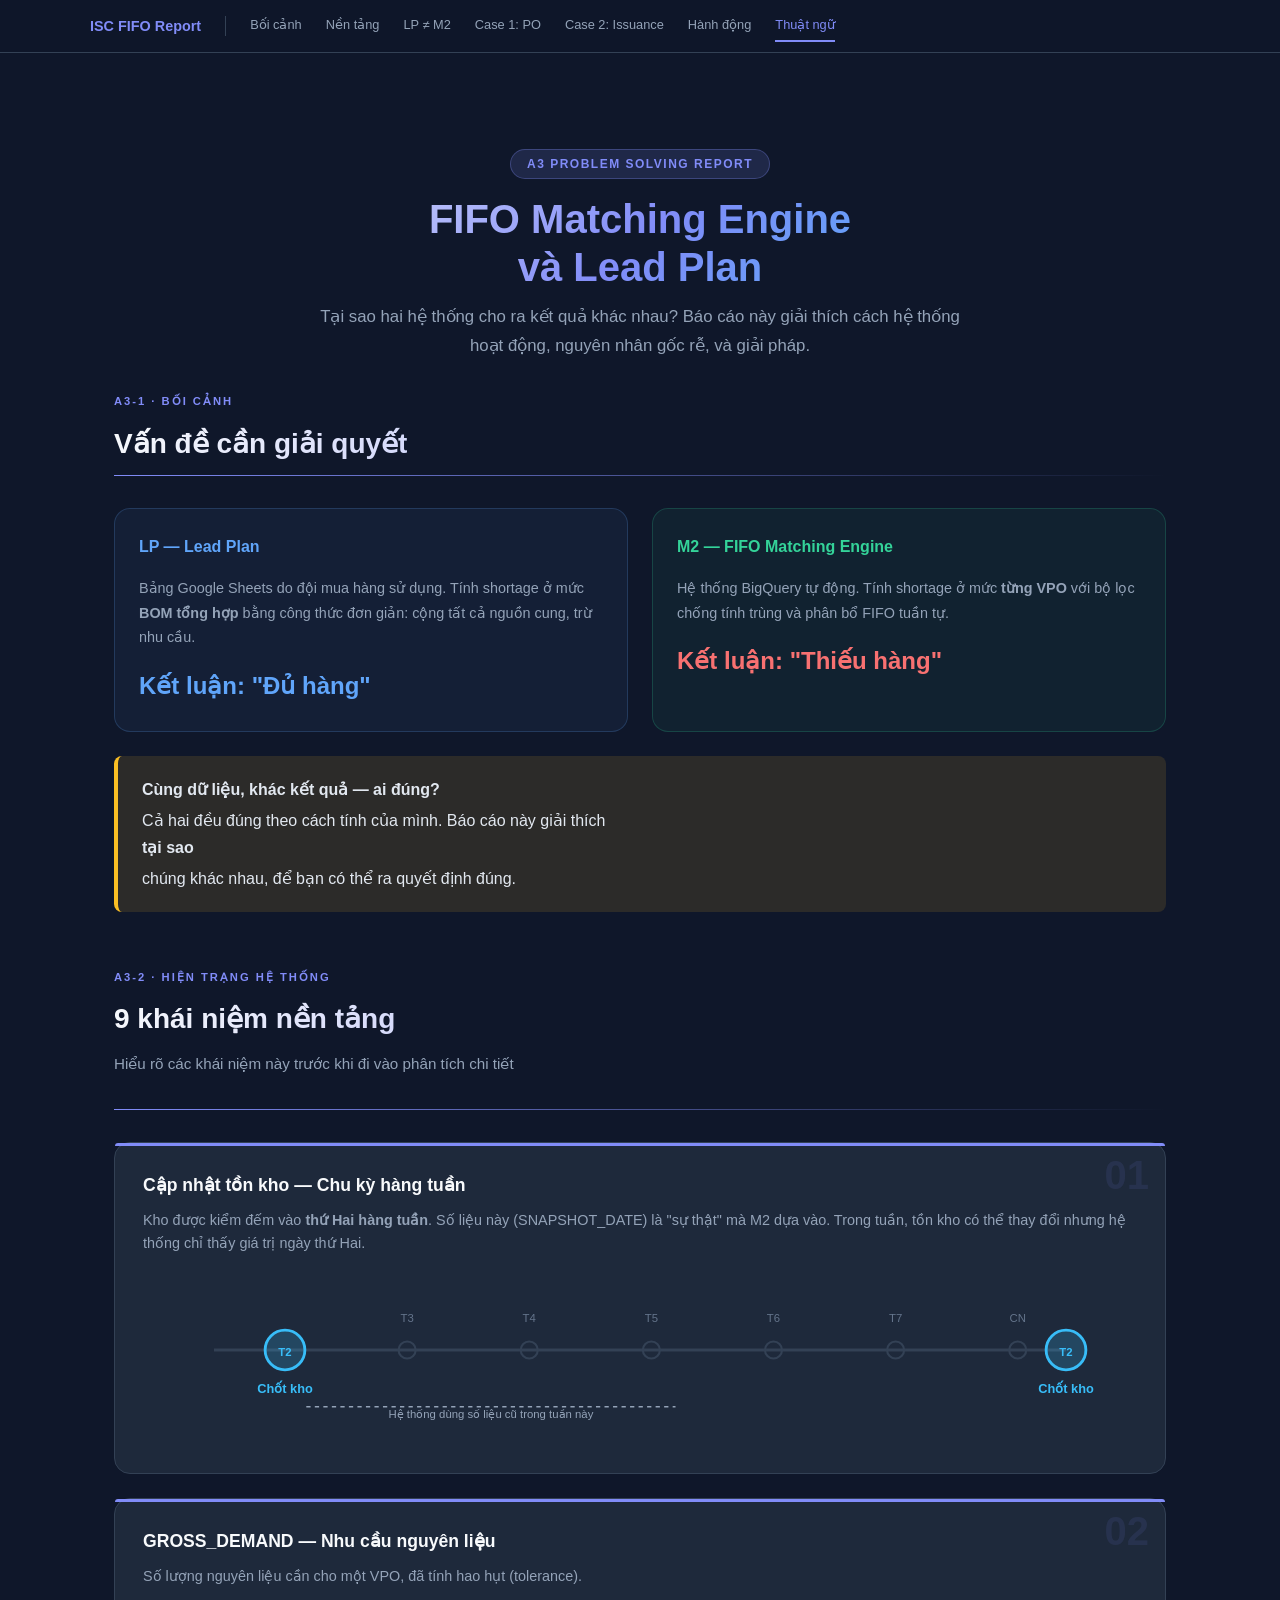
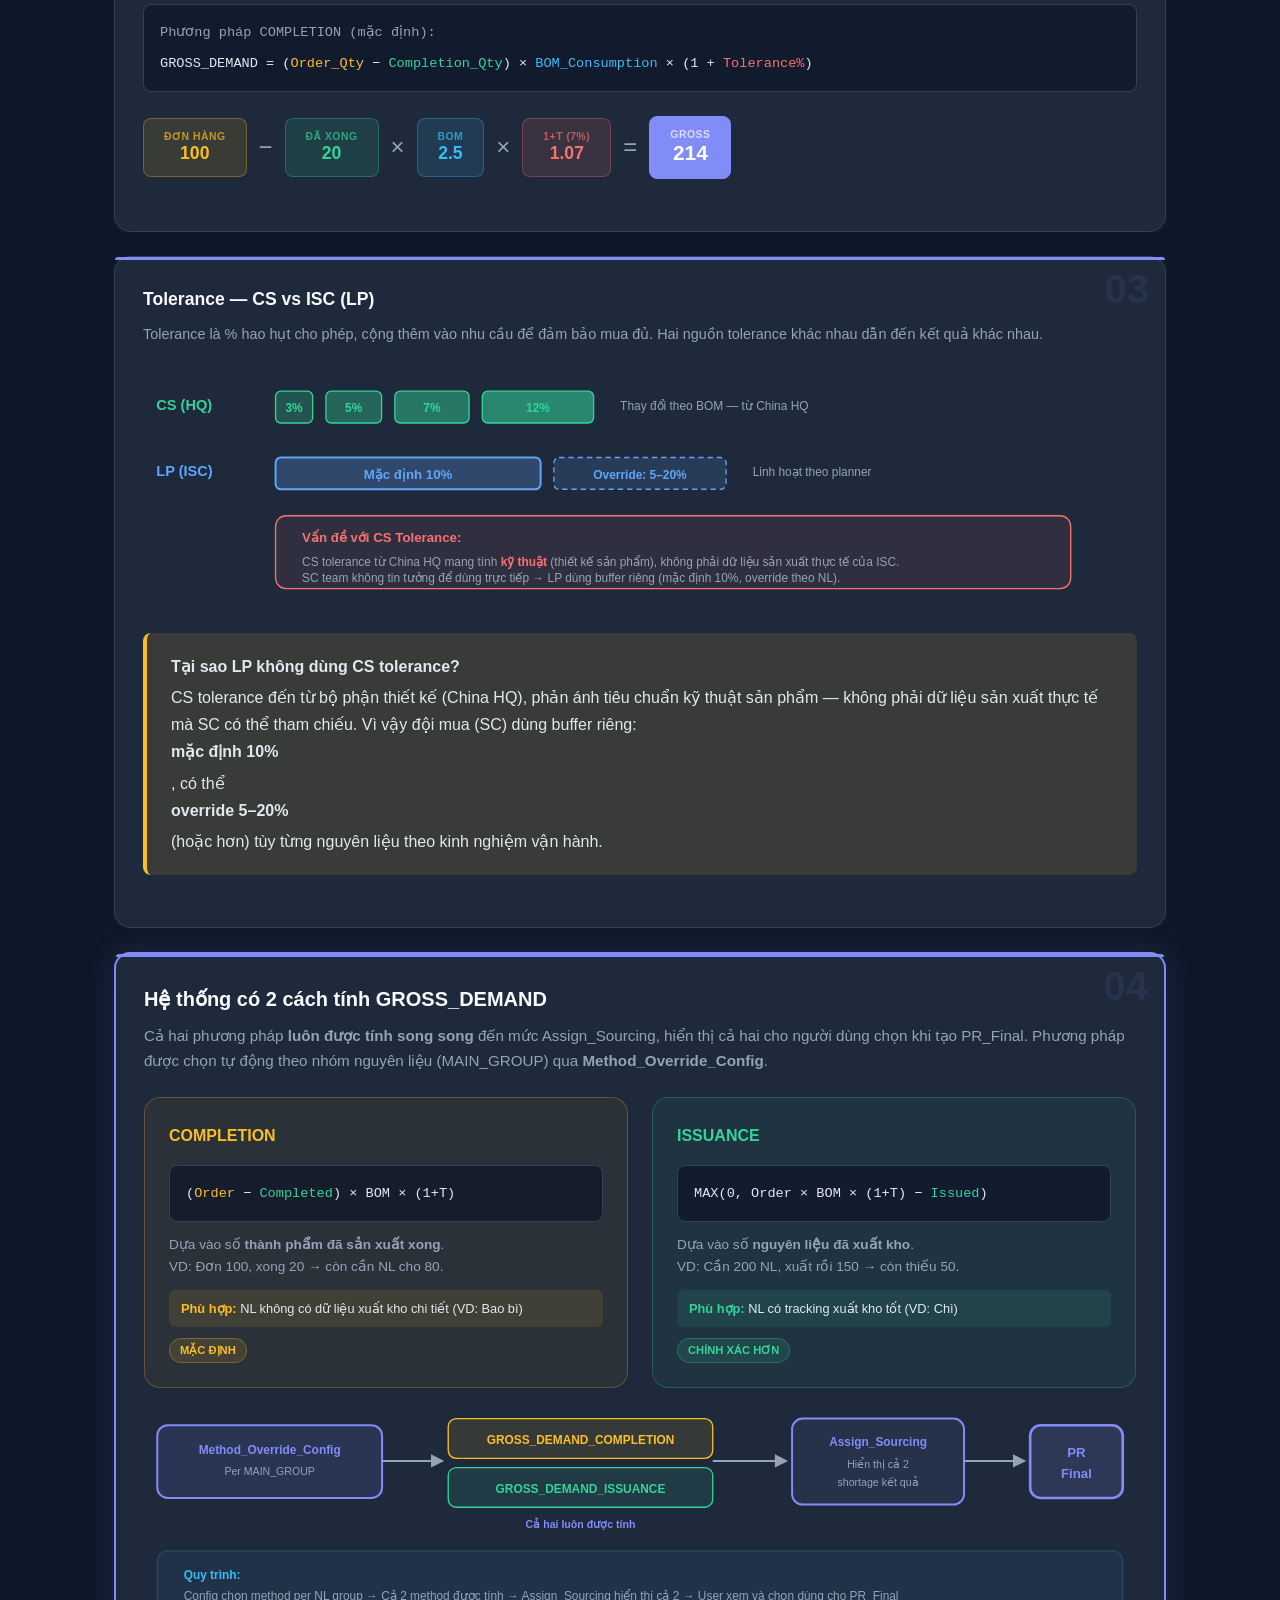
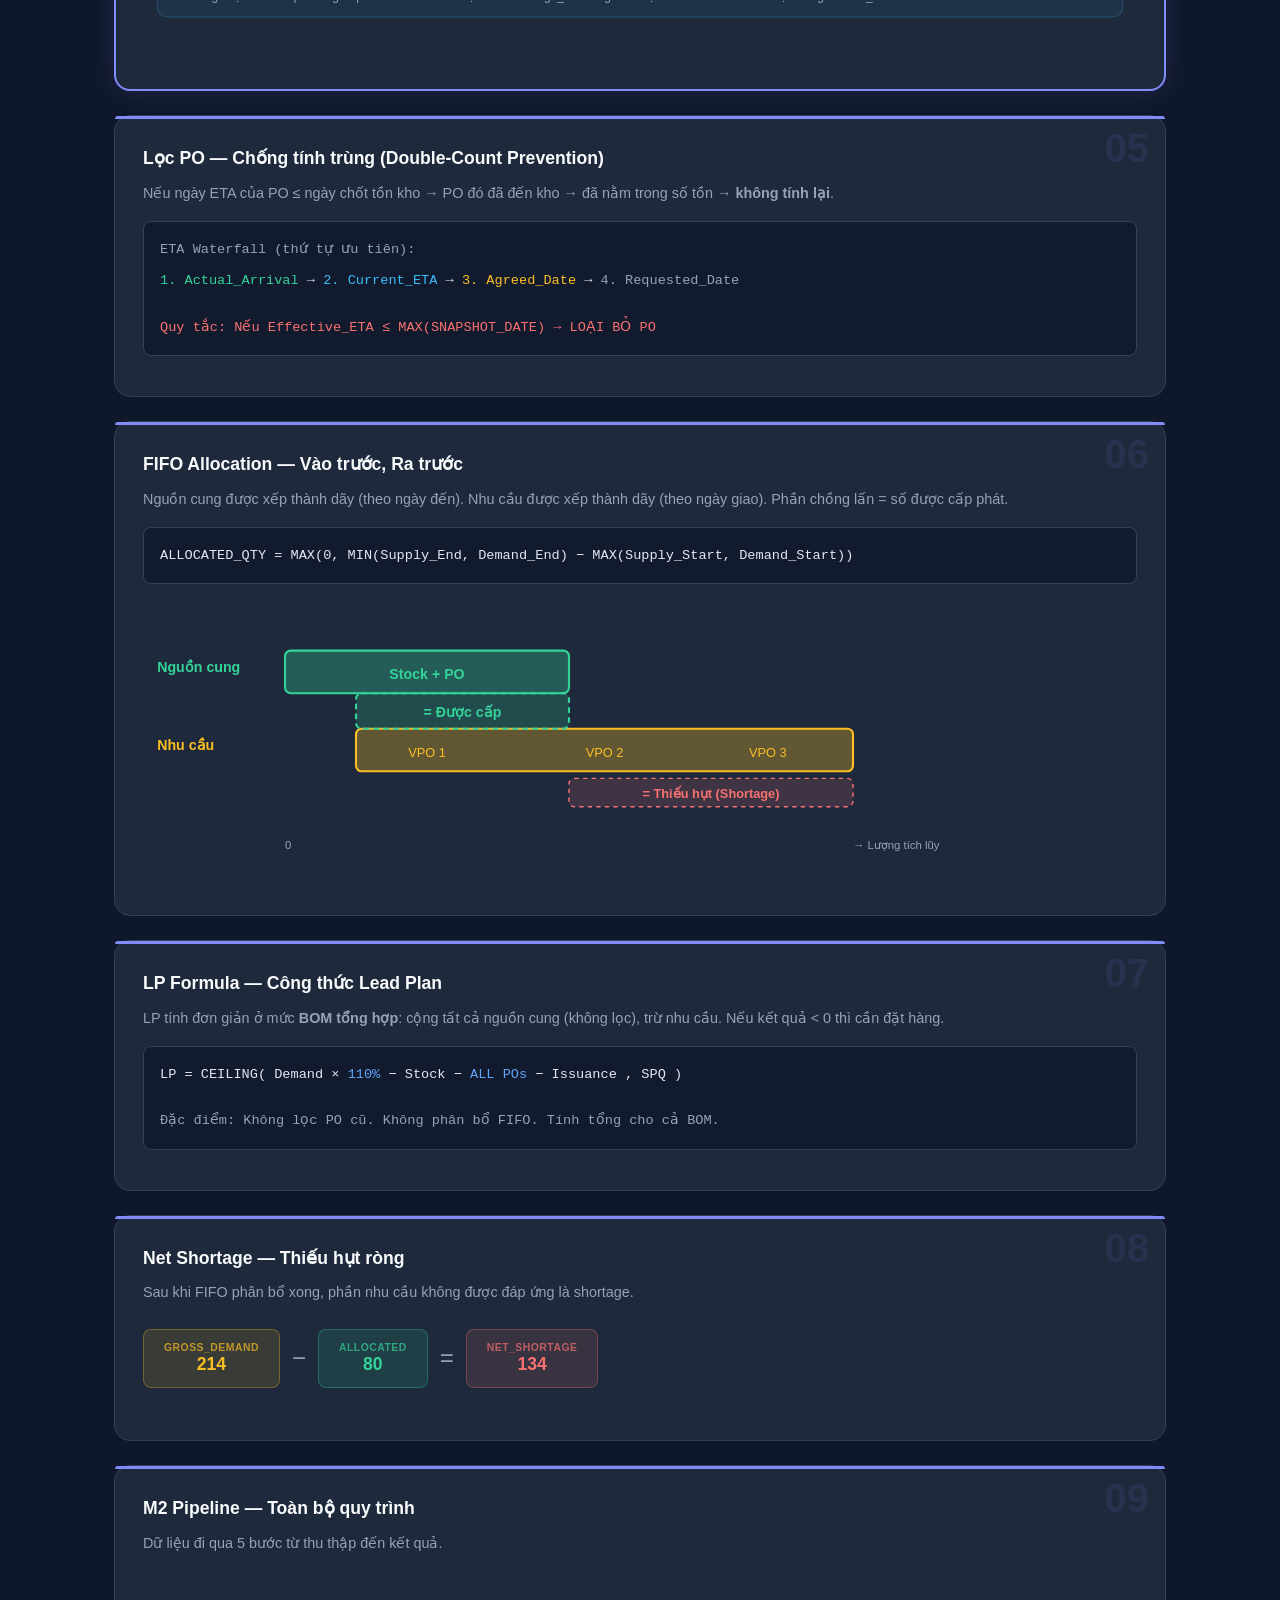
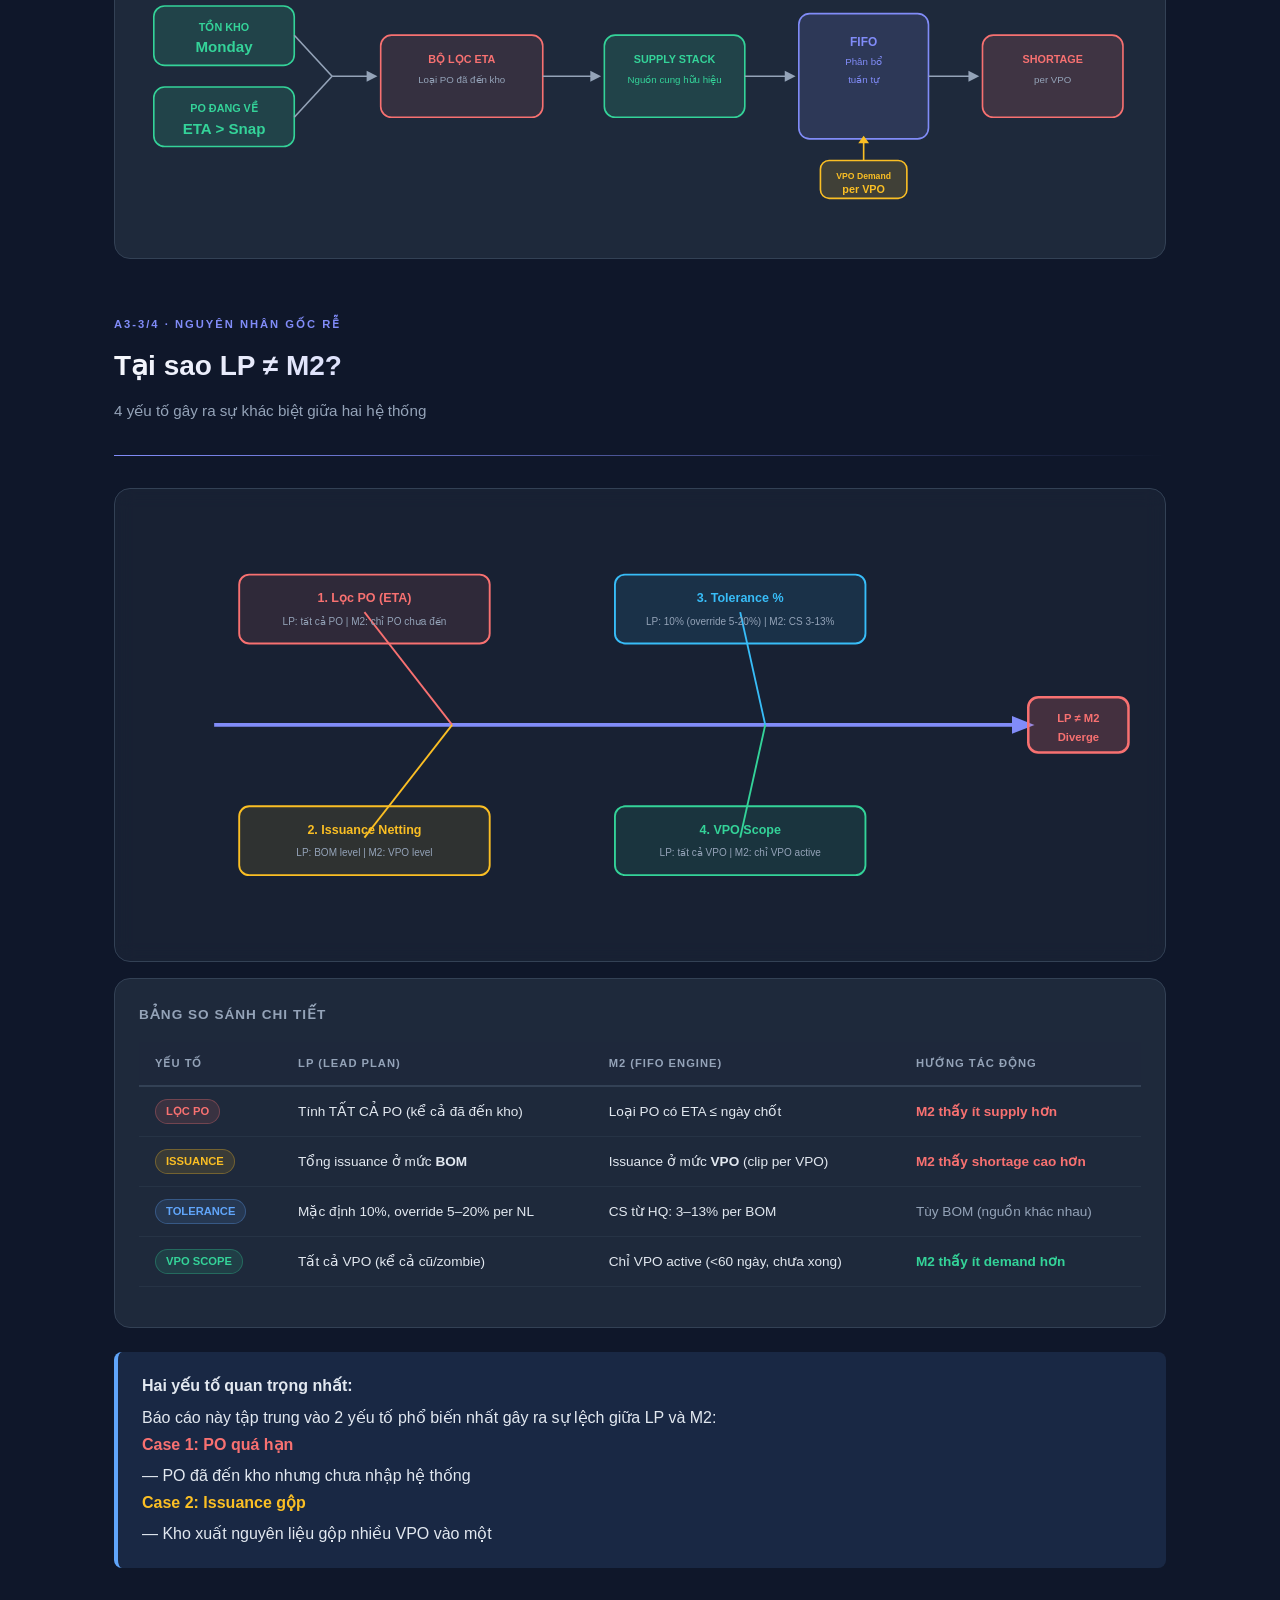
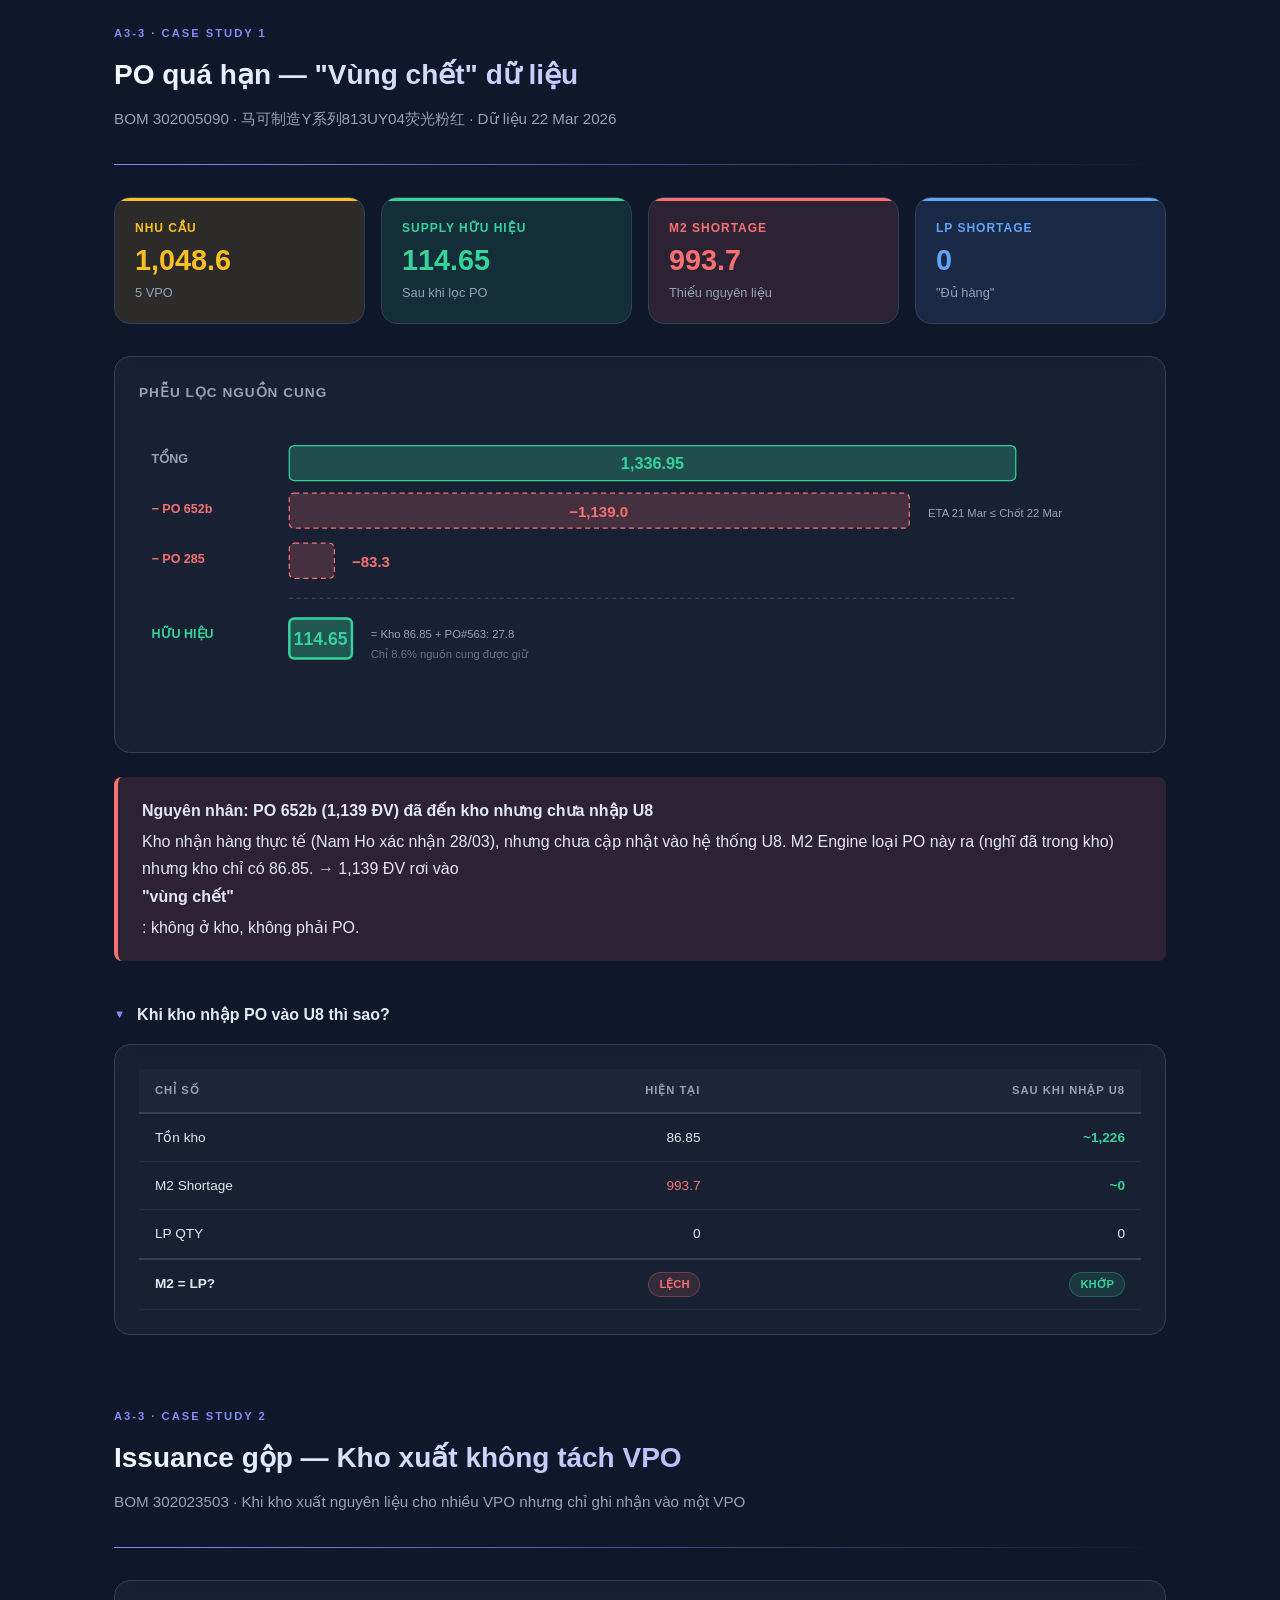
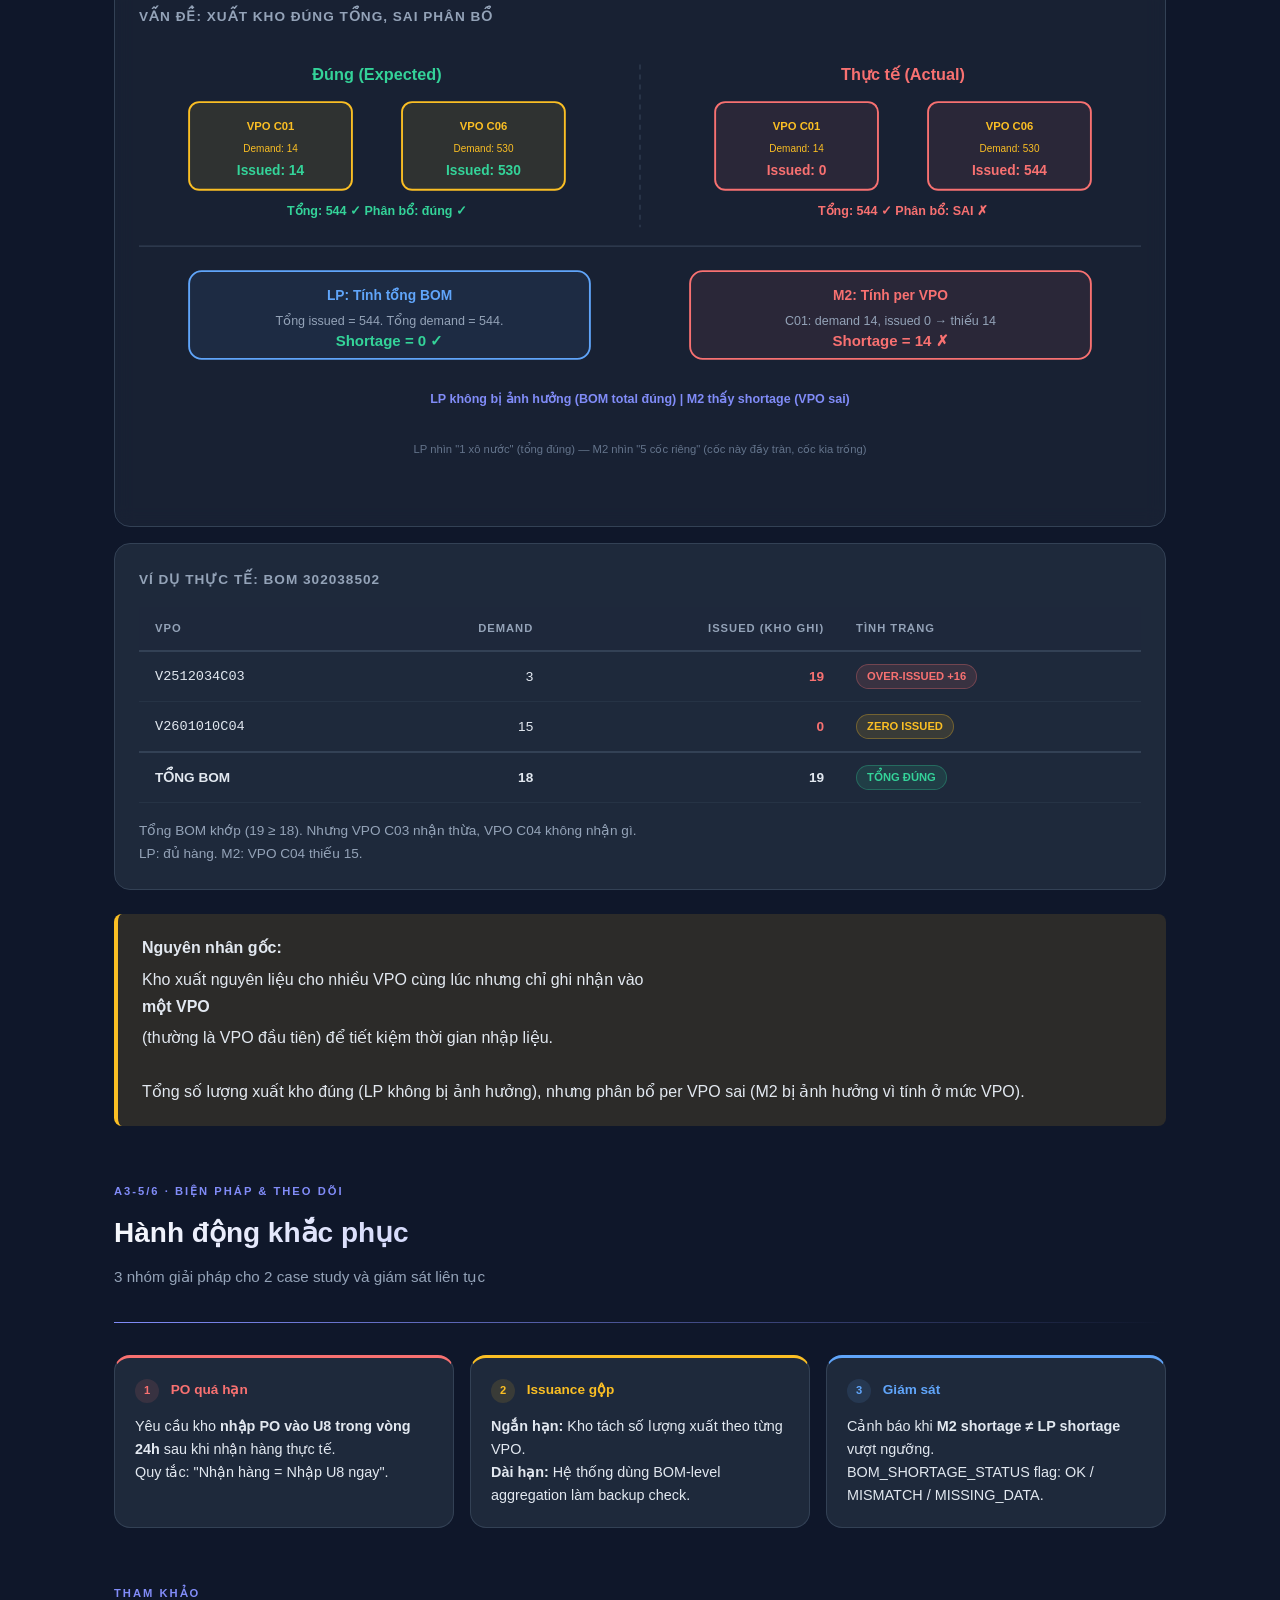
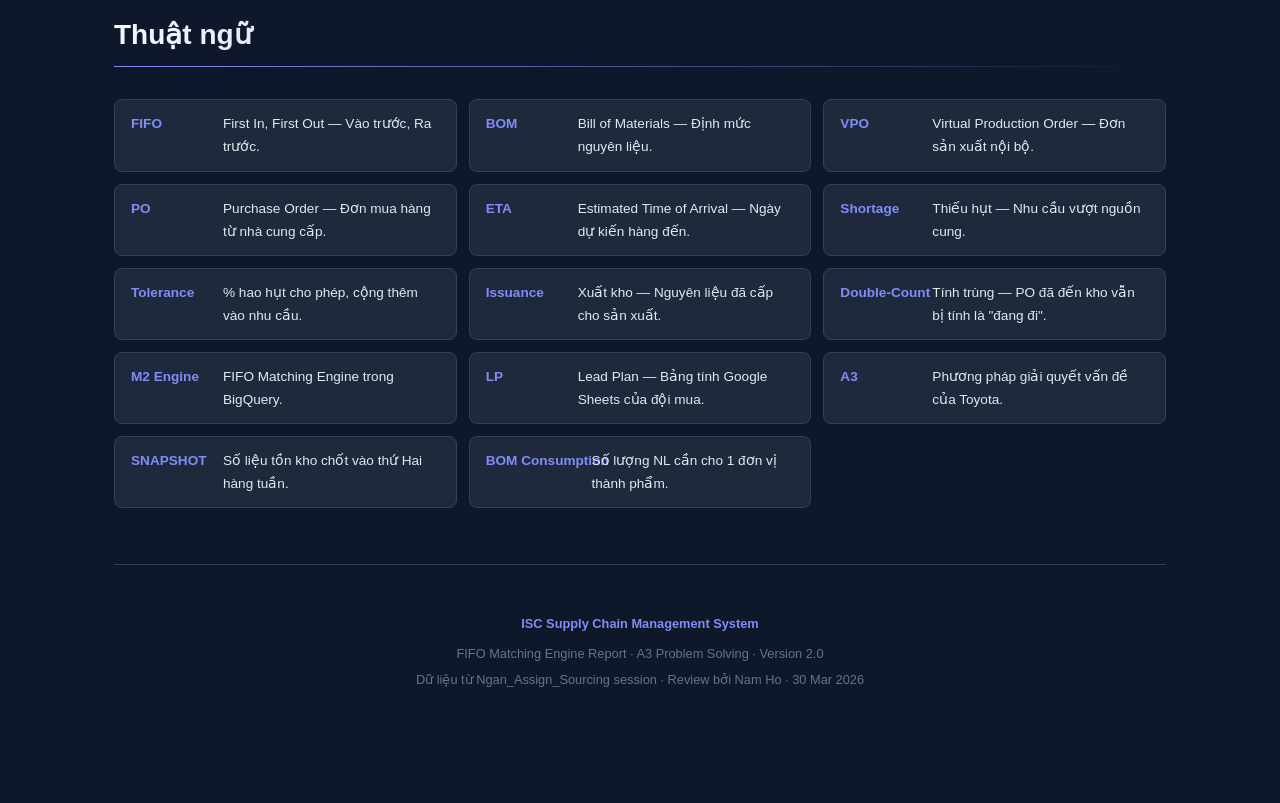
==== commit 1f17a496: "fix: correct tolerance facts, enhance dual-method section, fix CSS overlaps - Tolerance: LP is NOT f" ====
--- a/Report/Report_Nam/FIFO_Engine_Report/index.html
+++ b/Report/Report_Nam/FIFO_Engine_Report/index.html
@@ -104,8 +104,8 @@
         .eq-shortage { background: var(--danger-bg); color: var(--danger); border-color: rgba(248,113,113,0.3); }
 
         /* SVG */
-        .svg-wrap { margin: 1.5rem 0; overflow-x: auto; }
-        .svg-wrap svg { display: block; margin: 0 auto; max-width: 100%; height: auto; }
+        .svg-wrap { margin: 1.5rem 0; overflow-x: auto; position: relative; z-index: 1; }
+        .svg-wrap svg { display: block; margin: 0 auto; max-width: 100%; height: auto; overflow: visible; }
 
         /* HERO */
         .hero { padding: 4rem 0 2rem; text-align: center; }
@@ -114,12 +114,12 @@
         .hero p { color: var(--text-muted); font-size: 1.05rem; max-width: 650px; margin: 0 auto; }
 
         /* FUNDAMENTAL CARDS */
-        .fund-card { background: var(--bg-surface); border: 1px solid var(--border); border-radius: var(--radius-md); padding: 1.75rem; margin-bottom: 1.5rem; position: relative; overflow: hidden; }
-        .fund-card::before { content: ''; position: absolute; top: 0; left: 0; right: 0; height: 3px; background: var(--secondary); }
-        .fund-num { position: absolute; top: 12px; right: 16px; font-size: 2.5rem; font-weight: 900; color: rgba(129,140,248,0.1); line-height: 1; }
-        .fund-card h3 { font-size: 1.1rem; font-weight: 700; margin-bottom: 0.5rem; color: var(--primary); }
-        .fund-card .fund-desc { font-size: 0.9rem; color: var(--text-muted); margin-bottom: 1rem; line-height: 1.6; }
-        .fund-formula { background: rgba(15,23,42,0.8); border: 1px solid var(--border); border-radius: var(--radius-sm); padding: 1rem; font-family: 'SF Mono','Cascadia Code',monospace; font-size: 0.85rem; margin: 0.75rem 0; overflow-x: auto; }
+        .fund-card { background: var(--bg-surface); border: 1px solid var(--border); border-radius: var(--radius-md); padding: 1.75rem; margin-bottom: 1.5rem; position: relative; overflow: visible; }
+        .fund-card::before { content: ''; position: absolute; top: 0; left: 0; right: 0; height: 3px; background: var(--secondary); border-radius: var(--radius-md) var(--radius-md) 0 0; }
+        .fund-num { position: absolute; top: 12px; right: 16px; font-size: 2.5rem; font-weight: 900; color: rgba(129,140,248,0.1); line-height: 1; pointer-events: none; z-index: 0; }
+        .fund-card h3 { font-size: 1.1rem; font-weight: 700; margin-bottom: 0.5rem; color: var(--primary); position: relative; z-index: 1; }
+        .fund-card .fund-desc { font-size: 0.9rem; color: var(--text-muted); margin-bottom: 1rem; line-height: 1.6; position: relative; z-index: 1; }
+        .fund-formula { background: rgba(15,23,42,0.8); border: 1px solid var(--border); border-radius: var(--radius-sm); padding: 1rem; font-family: 'SF Mono','Cascadia Code',monospace; font-size: 0.85rem; margin: 0.75rem 0; overflow-x: auto; position: relative; z-index: 1; }
 
         /* COMPARE GRID */
         .compare-grid { display: grid; grid-template-columns: 1fr 1fr; gap: 1.5rem; }
@@ -319,68 +319,126 @@
     <!-- 2.3 Tolerance -->
     <div class="fund-card">
         <div class="fund-num">03</div>
-        <h3>Tolerance &mdash; CS vs LP</h3>
-        <div class="fund-desc">Tolerance l&#224; % hao h&#7909;t cho ph&#233;p. <strong>CS tolerance</strong> (M2 d&#249;ng) thay &#273;&#7893;i theo t&#7915;ng BOM (4&ndash;13%). <strong>LP tolerance</strong> c&#7889; &#273;&#7883;nh 10% cho t&#7845;t c&#7843;.</div>
+        <h3>Tolerance &mdash; CS vs ISC (LP)</h3>
+        <div class="fund-desc">Tolerance l&#224; % hao h&#7909;t cho ph&#233;p, c&#7897;ng th&#234;m v&#224;o nhu c&#7847;u &#273;&#7875; &#273;&#7843;m b&#7843;o mua &#273;&#7911;. Hai ngu&#7891;n tolerance kh&#225;c nhau d&#7851;n &#273;&#7871;n k&#7871;t qu&#7843; kh&#225;c nhau.</div>
         <div class="svg-wrap">
-            <svg viewBox="0 0 600 120" xmlns="http://www.w3.org/2000/svg" style="font-family:-apple-system,BlinkMacSystemFont,'Segoe UI',Roboto,sans-serif">
-                <!-- M2 bar -->
-                <text x="10" y="30" fill="#34d399" font-size="11" font-weight="700">M2 (CS)</text>
-                <rect x="90" y="16" width="28" height="24" rx="4" fill="rgba(52,211,153,0.25)" stroke="#34d399" stroke-width="1"/>
-                <text x="104" y="32" text-anchor="middle" fill="#34d399" font-size="9" font-weight="700">4%</text>
-                <rect x="128" y="16" width="49" height="24" rx="4" fill="rgba(52,211,153,0.35)" stroke="#34d399" stroke-width="1"/>
-                <text x="152" y="32" text-anchor="middle" fill="#34d399" font-size="9" font-weight="700">7%</text>
-                <rect x="187" y="16" width="70" height="24" rx="4" fill="rgba(52,211,153,0.5)" stroke="#34d399" stroke-width="1"/>
-                <text x="222" y="32" text-anchor="middle" fill="#34d399" font-size="9" font-weight="700">10%</text>
-                <rect x="267" y="16" width="91" height="24" rx="4" fill="rgba(52,211,153,0.65)" stroke="#34d399" stroke-width="1"/>
-                <text x="312" y="32" text-anchor="middle" fill="#34d399" font-size="9" font-weight="700">13%</text>
-                <text x="380" y="32" fill="#94a3b8" font-size="9">Thay &#273;&#7893;i theo BOM</text>
-
-                <!-- LP bar -->
-                <text x="10" y="80" fill="#60a5fa" font-size="11" font-weight="700">LP</text>
-                <rect x="90" y="66" width="350" height="24" rx="4" fill="rgba(96,165,250,0.2)" stroke="#60a5fa" stroke-width="1"/>
-                <text x="265" y="82" text-anchor="middle" fill="#60a5fa" font-size="11" font-weight="800">Lu&#244;n 10%</text>
-                <text x="460" y="82" fill="#94a3b8" font-size="9">C&#7889; &#273;&#7883;nh cho t&#7845;t c&#7843;</text>
+            <svg viewBox="0 0 750 180" xmlns="http://www.w3.org/2000/svg" style="font-family:-apple-system,BlinkMacSystemFont,'Segoe UI',Roboto,sans-serif">
+                <!-- CS Tolerance row -->
+                <text x="10" y="30" fill="#34d399" font-size="11" font-weight="700">CS (HQ)</text>
+                <rect x="100" y="16" width="28" height="24" rx="4" fill="rgba(52,211,153,0.25)" stroke="#34d399" stroke-width="1"/>
+                <text x="114" y="32" text-anchor="middle" fill="#34d399" font-size="9" font-weight="700">3%</text>
+                <rect x="138" y="16" width="42" height="24" rx="4" fill="rgba(52,211,153,0.35)" stroke="#34d399" stroke-width="1"/>
+                <text x="159" y="32" text-anchor="middle" fill="#34d399" font-size="9" font-weight="700">5%</text>
+                <rect x="190" y="16" width="56" height="24" rx="4" fill="rgba(52,211,153,0.45)" stroke="#34d399" stroke-width="1"/>
+                <text x="218" y="32" text-anchor="middle" fill="#34d399" font-size="9" font-weight="700">7%</text>
+                <rect x="256" y="16" width="84" height="24" rx="4" fill="rgba(52,211,153,0.55)" stroke="#34d399" stroke-width="1"/>
+                <text x="298" y="32" text-anchor="middle" fill="#34d399" font-size="9" font-weight="700">12%</text>
+                <text x="360" y="30" fill="#94a3b8" font-size="9">Thay &#273;&#7893;i theo BOM &mdash; t&#7915; China HQ</text>
+
+                <!-- LP Tolerance row -->
+                <text x="10" y="80" fill="#60a5fa" font-size="11" font-weight="700">LP (ISC)</text>
+                <rect x="100" y="66" width="200" height="24" rx="4" fill="rgba(96,165,250,0.25)" stroke="#60a5fa" stroke-width="1.5"/>
+                <text x="200" y="82" text-anchor="middle" fill="#60a5fa" font-size="10" font-weight="800">M&#7863;c &#273;&#7883;nh 10%</text>
+                <rect x="310" y="66" width="130" height="24" rx="4" fill="rgba(96,165,250,0.15)" stroke="#60a5fa" stroke-width="1" stroke-dasharray="4,3"/>
+                <text x="375" y="82" text-anchor="middle" fill="#60a5fa" font-size="9" font-weight="700">Override: 5&ndash;20%</text>
+                <text x="460" y="80" fill="#94a3b8" font-size="9">Linh ho&#7841;t theo planner</text>
+
+                <!-- Problem callout -->
+                <rect x="100" y="110" width="600" height="55" rx="8" fill="rgba(248,113,113,0.08)" stroke="#f87171" stroke-width="1"/>
+                <text x="120" y="130" fill="#f87171" font-size="10" font-weight="700">V&#7845;n &#273;&#7873; v&#7899;i CS Tolerance:</text>
+                <text x="120" y="148" fill="#94a3b8" font-size="9">CS tolerance t&#7915; China HQ mang t&#237;nh <tspan font-weight="700" fill="#f87171">k&#7929; thu&#7853;t</tspan> (thi&#7871;t k&#7871; s&#7843;n ph&#7849;m), kh&#244;ng ph&#7843;i d&#7919; li&#7879;u s&#7843;n xu&#7845;t th&#7921;c t&#7871; c&#7911;a ISC.</text>
+                <text x="120" y="160" fill="#94a3b8" font-size="9">SC team kh&#244;ng tin t&#432;&#7903;ng &#273;&#7875; d&#249;ng tr&#7921;c ti&#7871;p &rarr; LP d&#249;ng buffer ri&#234;ng (m&#7863;c &#273;&#7883;nh 10%, override theo NL).</text>
             </svg>
         </div>
-    </div>
-
-    <!-- 2.4 Issuance Methods -->
-    <div class="fund-card">
+        <div class="callout callout-warning" style="margin-top:0.5rem">
+            <strong>T&#7841;i sao LP kh&#244;ng d&#249;ng CS tolerance?</strong>
+            CS tolerance &#273;&#7871;n t&#7915; b&#7897; ph&#7853;n thi&#7871;t k&#7871; (China HQ), ph&#7843;n &#225;nh ti&#234;u chu&#7849;n k&#7929; thu&#7853;t s&#7843;n ph&#7849;m &mdash; kh&#244;ng ph&#7843;i d&#7919; li&#7879;u s&#7843;n xu&#7845;t th&#7921;c t&#7871; m&#224; SC c&#243; th&#7875; tham chi&#7871;u.
+            V&#236; v&#7853;y &#273;&#7897;i mua (SC) d&#249;ng buffer ri&#234;ng: <strong>m&#7863;c &#273;&#7883;nh 10%</strong>, c&#243; th&#7875; <strong>override 5&ndash;20%</strong> (ho&#7863;c h&#417;n) t&#249;y t&#7915;ng nguy&#234;n li&#7879;u theo kinh nghi&#7879;m v&#7853;n h&#224;nh.
+        </div>
+    </div>
+
+    <!-- 2.4 Issuance Methods — HIGHLIGHTED -->
+    <div class="fund-card" style="border:2px solid var(--secondary);box-shadow:0 0 30px rgba(129,140,248,0.15)">
         <div class="fund-num">04</div>
-        <h3>Ph&#432;&#417;ng ph&#225;p t&#237;nh nhu c&#7847;u &mdash; COMPLETION vs ISSUANCE</h3>
-        <div class="fund-desc">H&#7879; th&#7889;ng c&#243; 2 c&#225;ch t&#237;nh GROSS_DEMAND. <strong>COMPLETION</strong> d&#7921;a v&#224;o s&#7889; &#273;&#227; s&#7843;n xu&#7845;t xong. <strong>ISSUANCE</strong> d&#7921;a v&#224;o s&#7889; nguy&#234;n li&#7879;u &#273;&#227; xu&#7845;t kho. H&#7879; th&#7889;ng t&#7921; ch&#7885;n ph&#432;&#417;ng ph&#225;p ph&#249; h&#7907;p.</div>
+        <h3 style="font-size:1.25rem">H&#7879; th&#7889;ng c&#243; 2 c&#225;ch t&#237;nh GROSS_DEMAND</h3>
+        <div class="fund-desc" style="font-size:0.95rem">
+            C&#7843; hai ph&#432;&#417;ng ph&#225;p <strong>lu&#244;n &#273;&#432;&#7907;c t&#237;nh song song</strong> &#273;&#7871;n m&#7913;c Assign_Sourcing, hi&#7875;n th&#7883; c&#7843; hai cho ng&#432;&#7901;i d&#249;ng ch&#7885;n khi t&#7841;o PR_Final.
+            Ph&#432;&#417;ng ph&#225;p &#273;&#432;&#7907;c ch&#7885;n t&#7921; &#273;&#7897;ng theo nh&#243;m nguy&#234;n li&#7879;u (MAIN_GROUP) qua <strong>Method_Override_Config</strong>.
+        </div>
+
+        <!-- Two method cards side by side -->
+        <div class="compare-grid" style="margin:1.5rem 0">
+            <div class="compare-card" style="background:rgba(251,191,36,0.06);border-color:rgba(251,191,36,0.25)">
+                <h4 style="color:var(--warning);font-size:1rem">COMPLETION</h4>
+                <div class="fund-formula" style="margin:0.75rem 0">
+                    (<span style="color:var(--warning)">Order</span> &minus; <span style="color:var(--success)">Completed</span>) &times; BOM &times; (1+T)
+                </div>
+                <p style="font-size:0.85rem;color:var(--text-muted);line-height:1.6">
+                    D&#7921;a v&#224;o s&#7889; <strong>th&#224;nh ph&#7849;m &#273;&#227; s&#7843;n xu&#7845;t xong</strong>.
+                    <br>VD: &#272;&#417;n 100, xong 20 &rarr; c&#242;n c&#7847;n NL cho 80.
+                </p>
+                <div style="margin-top:0.75rem;padding:0.5rem 0.75rem;background:rgba(251,191,36,0.1);border-radius:6px;font-size:0.8rem">
+                    <strong style="color:var(--warning)">Ph&#249; h&#7907;p:</strong> NL kh&#244;ng c&#243; d&#7919; li&#7879;u xu&#7845;t kho chi ti&#7871;t (VD: Bao b&#236;)
+                </div>
+                <div style="margin-top:0.5rem"><span class="badge badge-warning">M&#7862;C &#272;&#7882;NH</span></div>
+            </div>
+            <div class="compare-card" style="background:rgba(52,211,153,0.06);border-color:rgba(52,211,153,0.25)">
+                <h4 style="color:var(--success);font-size:1rem">ISSUANCE</h4>
+                <div class="fund-formula" style="margin:0.75rem 0">
+                    MAX(0, Order &times; BOM &times; (1+T) &minus; <span style="color:var(--success)">Issued</span>)
+                </div>
+                <p style="font-size:0.85rem;color:var(--text-muted);line-height:1.6">
+                    D&#7921;a v&#224;o s&#7889; <strong>nguy&#234;n li&#7879;u &#273;&#227; xu&#7845;t kho</strong>.
+                    <br>VD: C&#7847;n 200 NL, xu&#7845;t r&#7891;i 150 &rarr; c&#242;n thi&#7871;u 50.
+                </p>
+                <div style="margin-top:0.75rem;padding:0.5rem 0.75rem;background:rgba(52,211,153,0.1);border-radius:6px;font-size:0.8rem">
+                    <strong style="color:var(--success)">Ph&#249; h&#7907;p:</strong> NL c&#243; tracking xu&#7845;t kho t&#7889;t (VD: Ch&#236;)
+                </div>
+                <div style="margin-top:0.5rem"><span class="badge badge-success">CH&#205;NH X&#193;C H&#416;N</span></div>
+            </div>
+        </div>
+
+        <!-- Flow: how it works in practice -->
         <div class="svg-wrap">
-            <svg viewBox="0 0 700 200" xmlns="http://www.w3.org/2000/svg" style="font-family:-apple-system,BlinkMacSystemFont,'Segoe UI',Roboto,sans-serif">
-                <!-- Decision diamond -->
-                <polygon points="350,10 430,50 350,90 270,50" fill="rgba(129,140,248,0.15)" stroke="#818cf8" stroke-width="1.5"/>
-                <text x="350" y="46" text-anchor="middle" fill="#818cf8" font-size="9" font-weight="700">C&#243; d&#7919; li&#7879;u</text>
-                <text x="350" y="58" text-anchor="middle" fill="#818cf8" font-size="9" font-weight="700">issuance?</text>
-
-                <!-- Left: COMPLETION -->
-                <line x1="270" y1="50" x2="130" y2="50" stroke="#fbbf24" stroke-width="1.5"/>
-                <text x="200" y="42" text-anchor="middle" fill="#94a3b8" font-size="8">KH&#212;NG</text>
-                <rect x="20" y="25" width="220" height="90" rx="10" fill="rgba(251,191,36,0.1)" stroke="#fbbf24" stroke-width="1.5"/>
-                <text x="130" y="50" text-anchor="middle" fill="#fbbf24" font-size="11" font-weight="700">COMPLETION</text>
-                <text x="130" y="70" text-anchor="middle" fill="#94a3b8" font-size="9">(Order &minus; Completed) &times; BOM &times; (1+T)</text>
-                <text x="130" y="90" text-anchor="middle" fill="#64748b" font-size="8">D&#249;ng s&#7889; &#273;&#227; s&#7843;n xu&#7845;t xong</text>
-                <text x="130" y="105" text-anchor="middle" fill="#fbbf24" font-size="8" font-weight="700">M&#7863;c &#273;&#7883;nh</text>
-
-                <!-- Right: ISSUANCE -->
-                <line x1="430" y1="50" x2="570" y2="50" stroke="#34d399" stroke-width="1.5"/>
-                <text x="500" y="42" text-anchor="middle" fill="#94a3b8" font-size="8">C&#211;</text>
-                <rect x="460" y="25" width="220" height="90" rx="10" fill="rgba(52,211,153,0.1)" stroke="#34d399" stroke-width="1.5"/>
-                <text x="570" y="50" text-anchor="middle" fill="#34d399" font-size="11" font-weight="700">ISSUANCE</text>
-                <text x="570" y="70" text-anchor="middle" fill="#94a3b8" font-size="9">MAX(0, Order&times;BOM&times;(1+T) &minus; Issued)</text>
-                <text x="570" y="90" text-anchor="middle" fill="#64748b" font-size="8">D&#249;ng s&#7889; nguy&#234;n li&#7879;u &#273;&#227; xu&#7845;t</text>
-                <text x="570" y="105" text-anchor="middle" fill="#34d399" font-size="8" font-weight="700">Ch&#237;nh x&#225;c h&#417;n</text>
-
-                <!-- Both lead to -->
-                <line x1="130" y1="115" x2="130" y2="155" stroke="#94a3b8" stroke-width="1"/>
-                <line x1="570" y1="115" x2="570" y2="155" stroke="#94a3b8" stroke-width="1"/>
-                <line x1="130" y1="155" x2="570" y2="155" stroke="#94a3b8" stroke-width="1"/>
-                <line x1="350" y1="155" x2="350" y2="175" stroke="#94a3b8" stroke-width="1.5"/>
-                <polygon points="345,172 350,180 355,172" fill="#94a3b8"/>
-                <text x="350" y="195" text-anchor="middle" fill="#818cf8" font-size="10" font-weight="700">GROSS_DEMAND_QTY</text>
+            <svg viewBox="0 0 750 170" xmlns="http://www.w3.org/2000/svg" style="font-family:-apple-system,BlinkMacSystemFont,'Segoe UI',Roboto,sans-serif">
+                <!-- Config box -->
+                <rect x="10" y="10" width="170" height="55" rx="8" fill="rgba(129,140,248,0.12)" stroke="#818cf8" stroke-width="1.5"/>
+                <text x="95" y="32" text-anchor="middle" fill="#818cf8" font-size="9" font-weight="700">Method_Override_Config</text>
+                <text x="95" y="48" text-anchor="middle" fill="#94a3b8" font-size="8">Per MAIN_GROUP</text>
+                <!-- Arrow -->
+                <line x1="180" y1="37" x2="220" y2="37" stroke="#94a3b8" stroke-width="1.5"/>
+                <polygon points="217,32 227,37 217,42" fill="#94a3b8"/>
+
+                <!-- Both computed -->
+                <rect x="230" y="5" width="200" height="30" rx="6" fill="rgba(251,191,36,0.1)" stroke="#fbbf24" stroke-width="1"/>
+                <text x="330" y="24" text-anchor="middle" fill="#fbbf24" font-size="9" font-weight="700">GROSS_DEMAND_COMPLETION</text>
+                <rect x="230" y="42" width="200" height="30" rx="6" fill="rgba(52,211,153,0.1)" stroke="#34d399" stroke-width="1"/>
+                <text x="330" y="61" text-anchor="middle" fill="#34d399" font-size="9" font-weight="700">GROSS_DEMAND_ISSUANCE</text>
+                <text x="330" y="88" text-anchor="middle" fill="#818cf8" font-size="8" font-weight="600">C&#7843; hai lu&#244;n &#273;&#432;&#7907;c t&#237;nh</text>
+
+                <!-- Arrow to Assign_Sourcing -->
+                <line x1="430" y1="37" x2="480" y2="37" stroke="#94a3b8" stroke-width="1.5"/>
+                <polygon points="477,32 487,37 477,42" fill="#94a3b8"/>
+
+                <!-- Assign_Sourcing shows both -->
+                <rect x="490" y="5" width="130" height="65" rx="8" fill="rgba(129,140,248,0.08)" stroke="#818cf8" stroke-width="1.5"/>
+                <text x="555" y="26" text-anchor="middle" fill="#818cf8" font-size="9" font-weight="700">Assign_Sourcing</text>
+                <text x="555" y="42" text-anchor="middle" fill="#94a3b8" font-size="8">Hi&#7875;n th&#7883; c&#7843; 2</text>
+                <text x="555" y="56" text-anchor="middle" fill="#94a3b8" font-size="8">shortage k&#7871;t qu&#7843;</text>
+
+                <!-- Arrow to PR_Final -->
+                <line x1="620" y1="37" x2="660" y2="37" stroke="#94a3b8" stroke-width="1.5"/>
+                <polygon points="657,32 667,37 657,42" fill="#94a3b8"/>
+
+                <!-- PR_Final -->
+                <rect x="670" y="10" width="70" height="55" rx="8" fill="rgba(129,140,248,0.15)" stroke="#818cf8" stroke-width="2"/>
+                <text x="705" y="34" text-anchor="middle" fill="#818cf8" font-size="10" font-weight="800">PR</text>
+                <text x="705" y="50" text-anchor="middle" fill="#818cf8" font-size="10" font-weight="800">Final</text>
+
+                <!-- Bottom note -->
+                <rect x="10" y="105" width="730" height="50" rx="8" fill="rgba(56,189,248,0.06)" stroke="rgba(56,189,248,0.2)" stroke-width="1"/>
+                <text x="30" y="126" fill="#38bdf8" font-size="9" font-weight="700">Quy tr&#236;nh:</text>
+                <text x="30" y="142" fill="#94a3b8" font-size="9">Config ch&#7885;n method per NL group &rarr; C&#7843; 2 method &#273;&#432;&#7907;c t&#237;nh &rarr; Assign_Sourcing hi&#7875;n th&#7883; c&#7843; 2 &rarr; User xem v&#224; ch&#7885;n d&#249;ng cho PR_Final</text>
             </svg>
         </div>
     </div>
@@ -540,7 +598,7 @@
                 <line x1="480" y1="60" x2="500" y2="150" stroke="#38bdf8" stroke-width="1.5"/>
                 <rect x="380" y="30" width="200" height="55" rx="8" fill="rgba(56,189,248,0.1)" stroke="#38bdf8" stroke-width="1.5"/>
                 <text x="480" y="52" text-anchor="middle" fill="#38bdf8" font-size="10" font-weight="700">3. Tolerance %</text>
-                <text x="480" y="70" text-anchor="middle" fill="#94a3b8" font-size="8">LP: 10% c&#7889; &#273;&#7883;nh | M2: 4-13% per BOM</text>
+                <text x="480" y="70" text-anchor="middle" fill="#94a3b8" font-size="8">LP: 10% (override 5-20%) | M2: CS 3-13%</text>
 
                 <!-- Factor 4: VPO Scope (bottom-right) -->
                 <line x1="480" y1="240" x2="500" y2="150" stroke="#34d399" stroke-width="1.5"/>
@@ -574,9 +632,9 @@
                     </tr>
                     <tr>
                         <td><span class="badge badge-info">Tolerance</span></td>
-                        <td>C&#7889; &#273;&#7883;nh 10%</td>
-                        <td>CS cung c&#7845;p: 4&ndash;13% per BOM</td>
-                        <td style="color:var(--text-muted)">T&#249;y BOM</td>
+                        <td>M&#7863;c &#273;&#7883;nh 10%, override 5&ndash;20% per NL</td>
+                        <td>CS t&#7915; HQ: 3&ndash;13% per BOM</td>
+                        <td style="color:var(--text-muted)">T&#249;y BOM (ngu&#7891;n kh&#225;c nhau)</td>
                     </tr>
                     <tr>
                         <td><span class="badge badge-success">VPO Scope</span></td>
